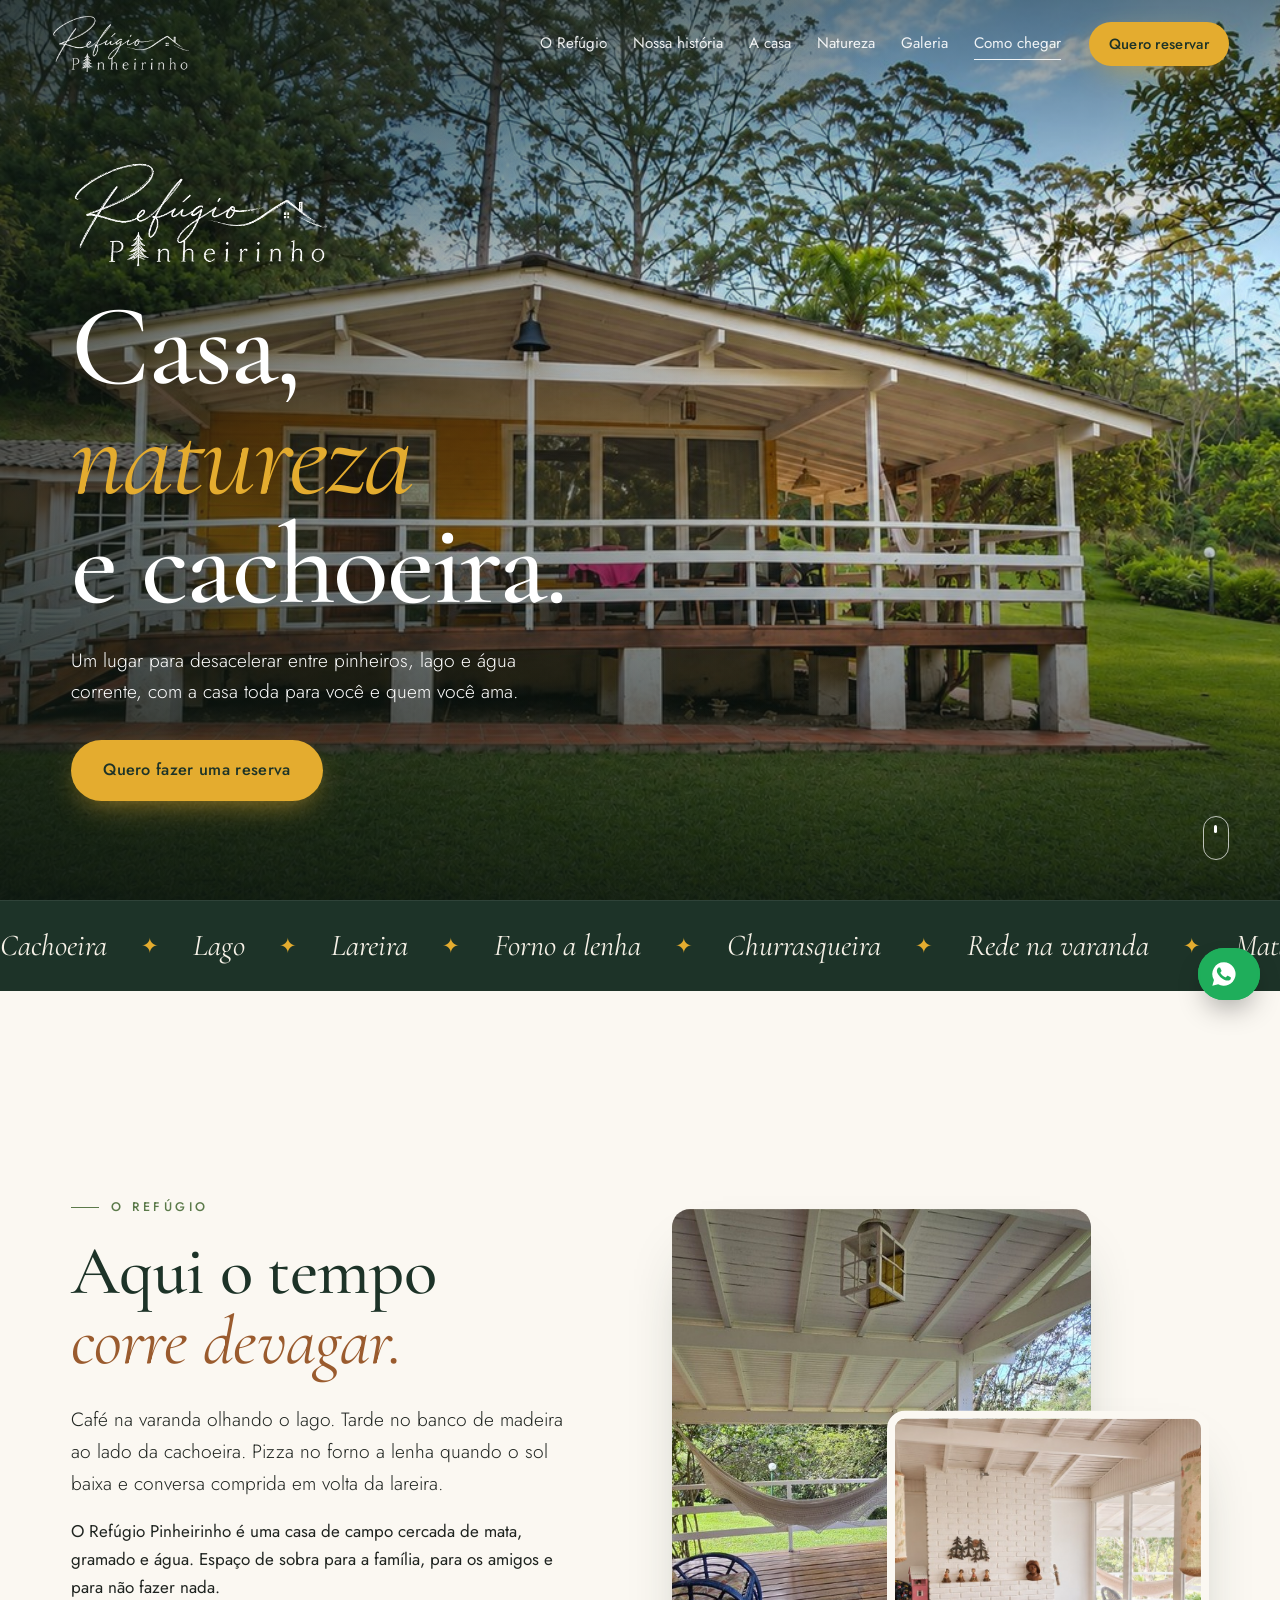
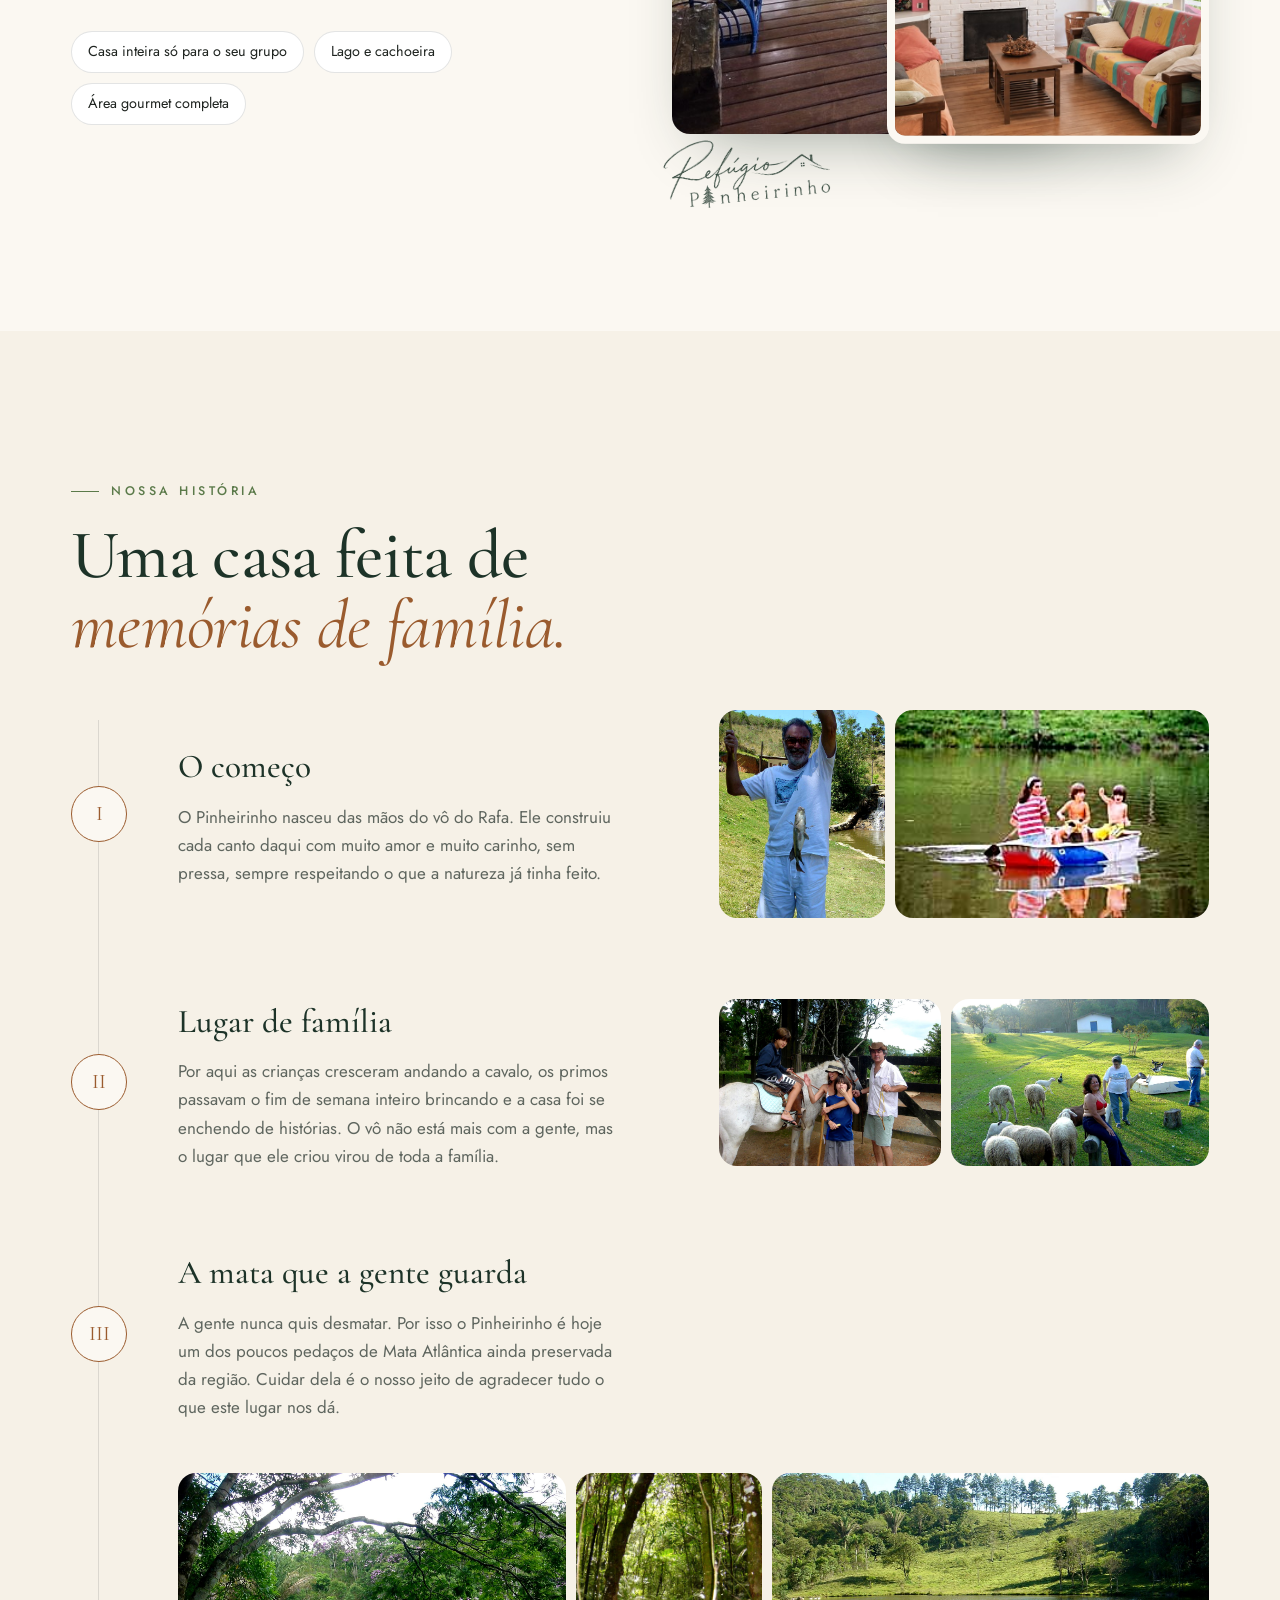
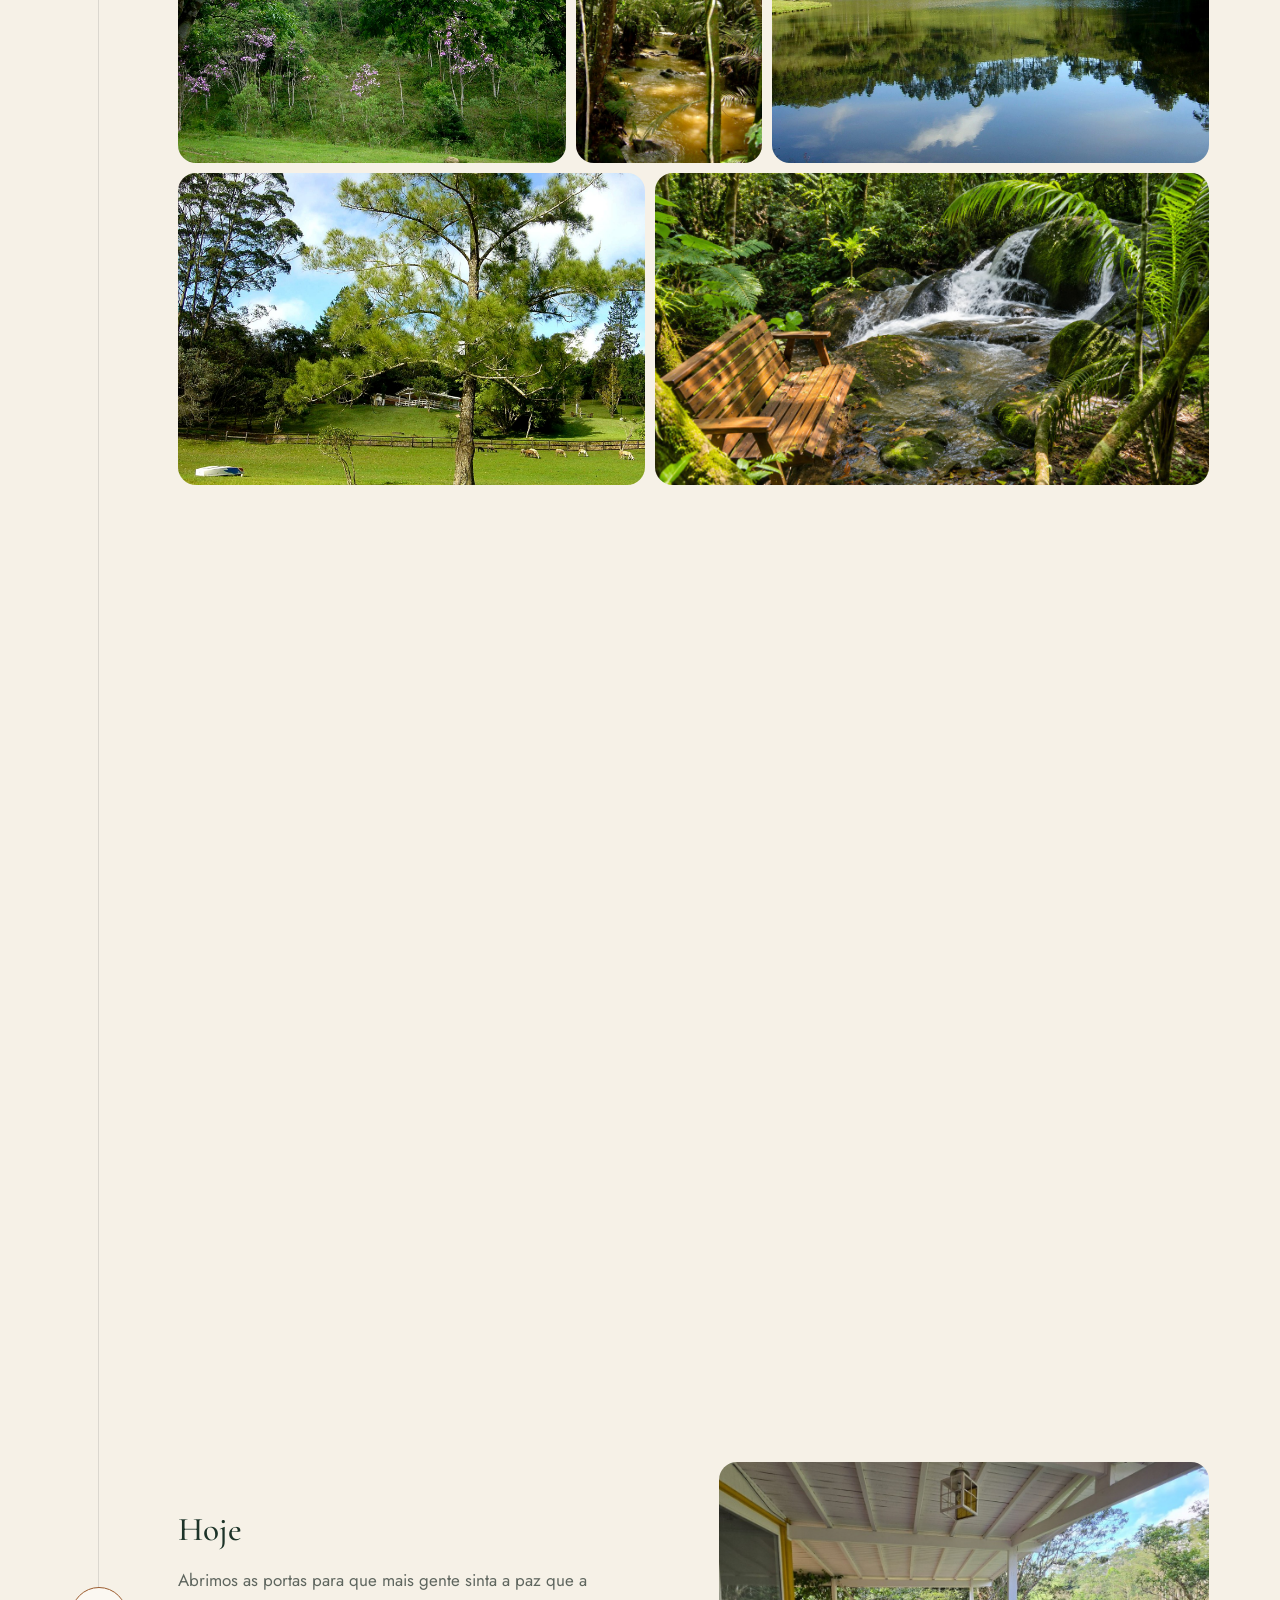
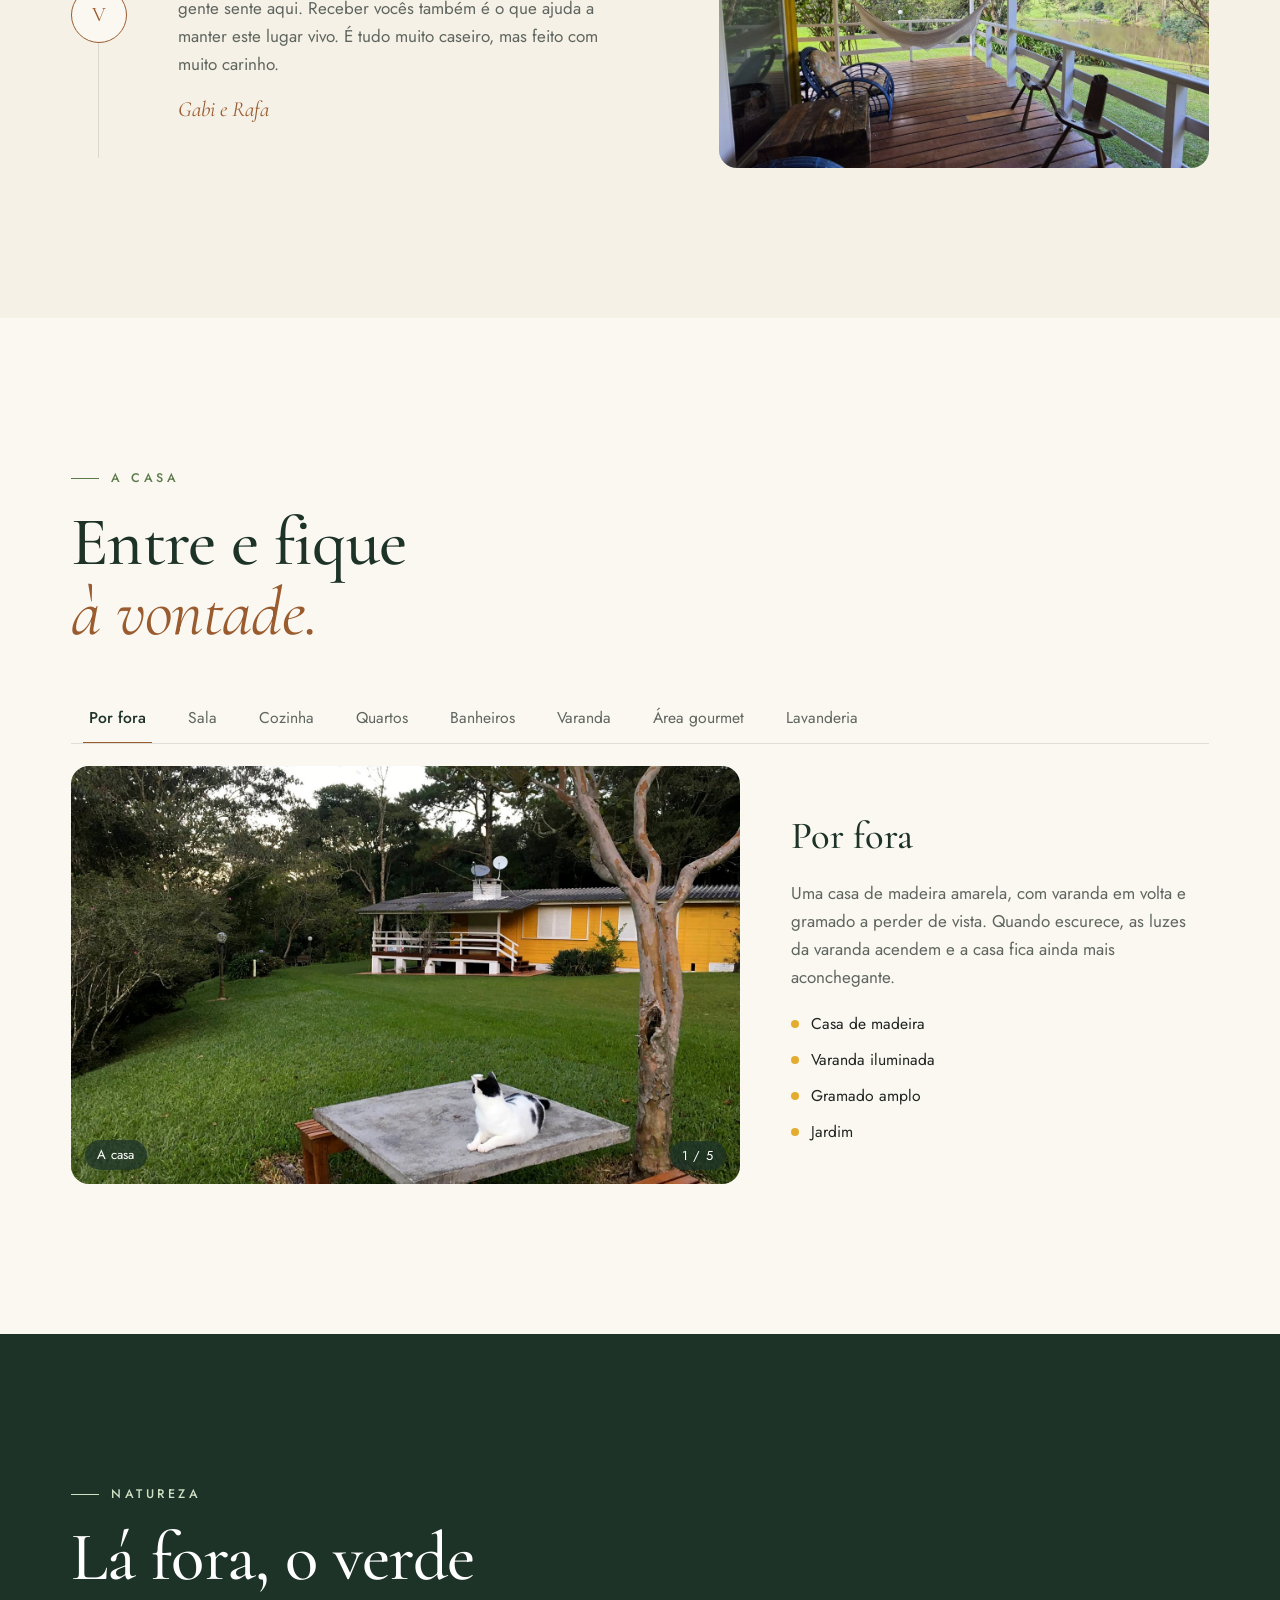
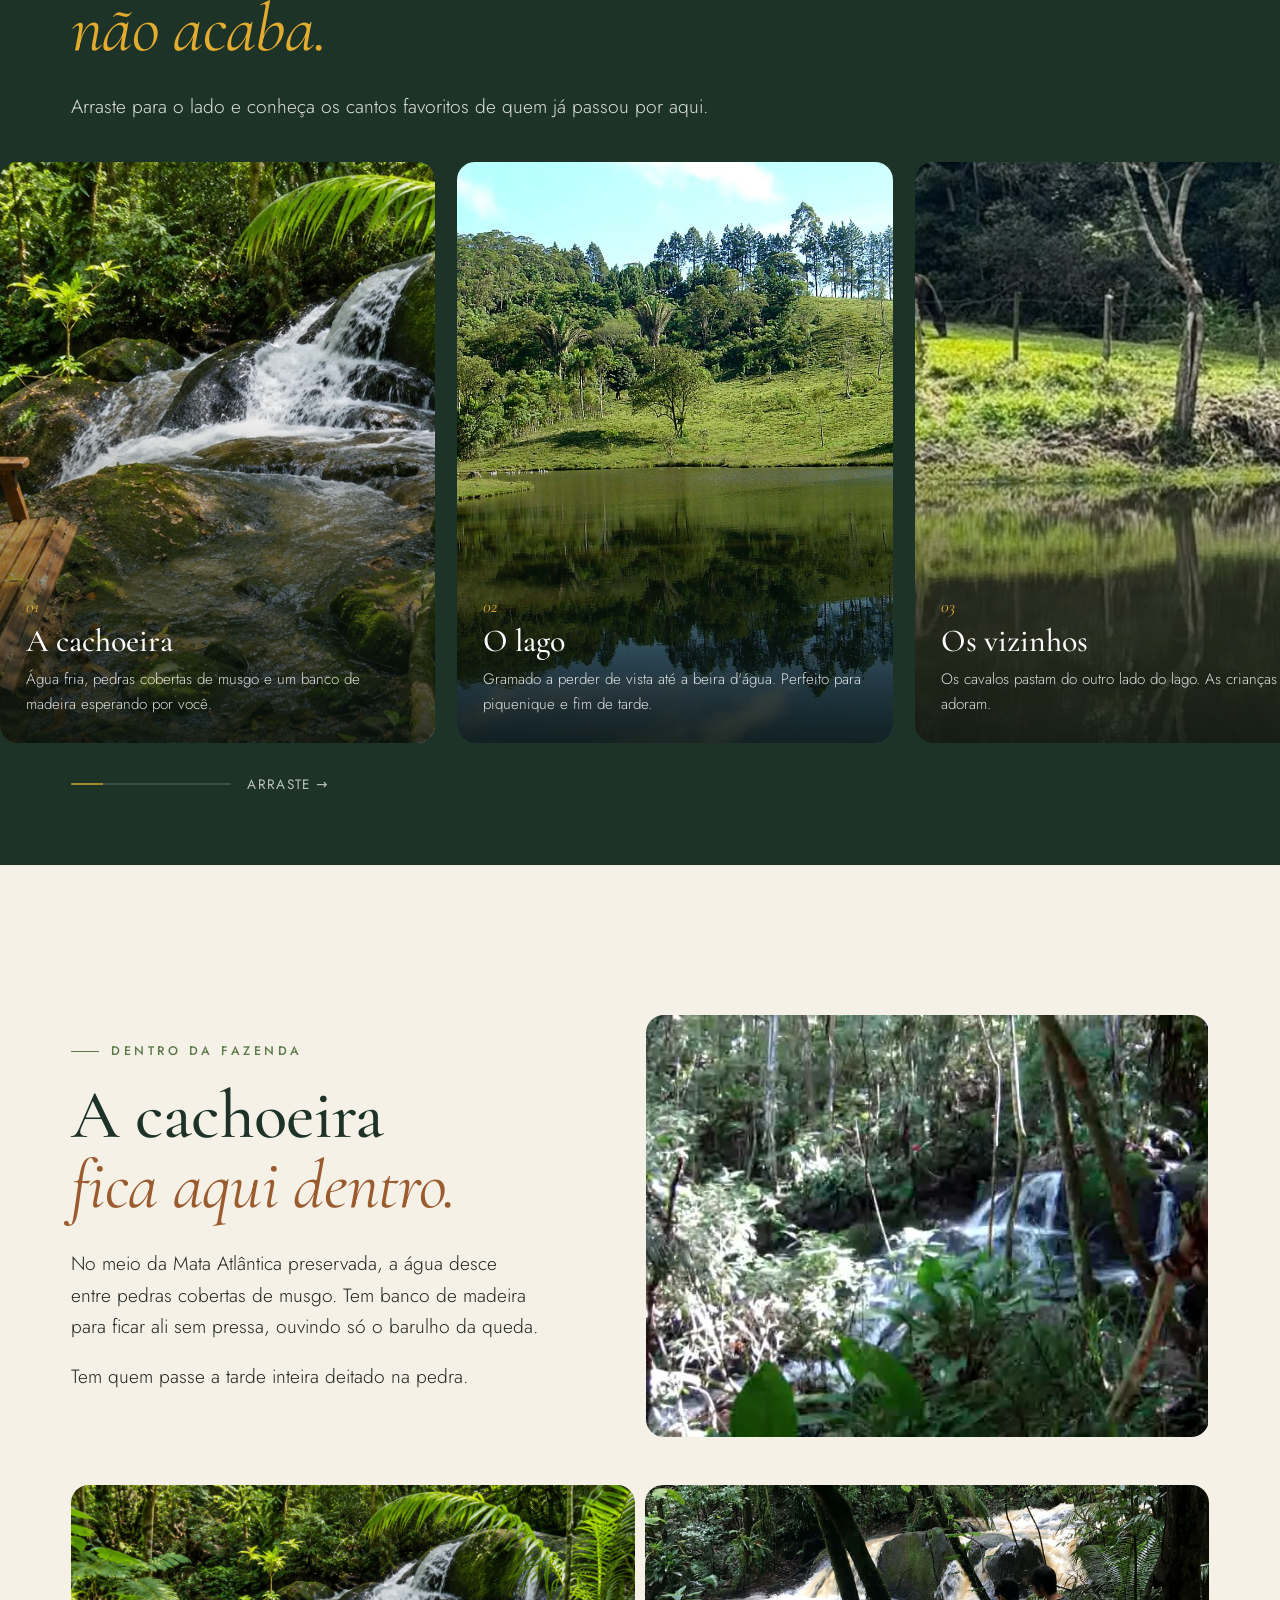
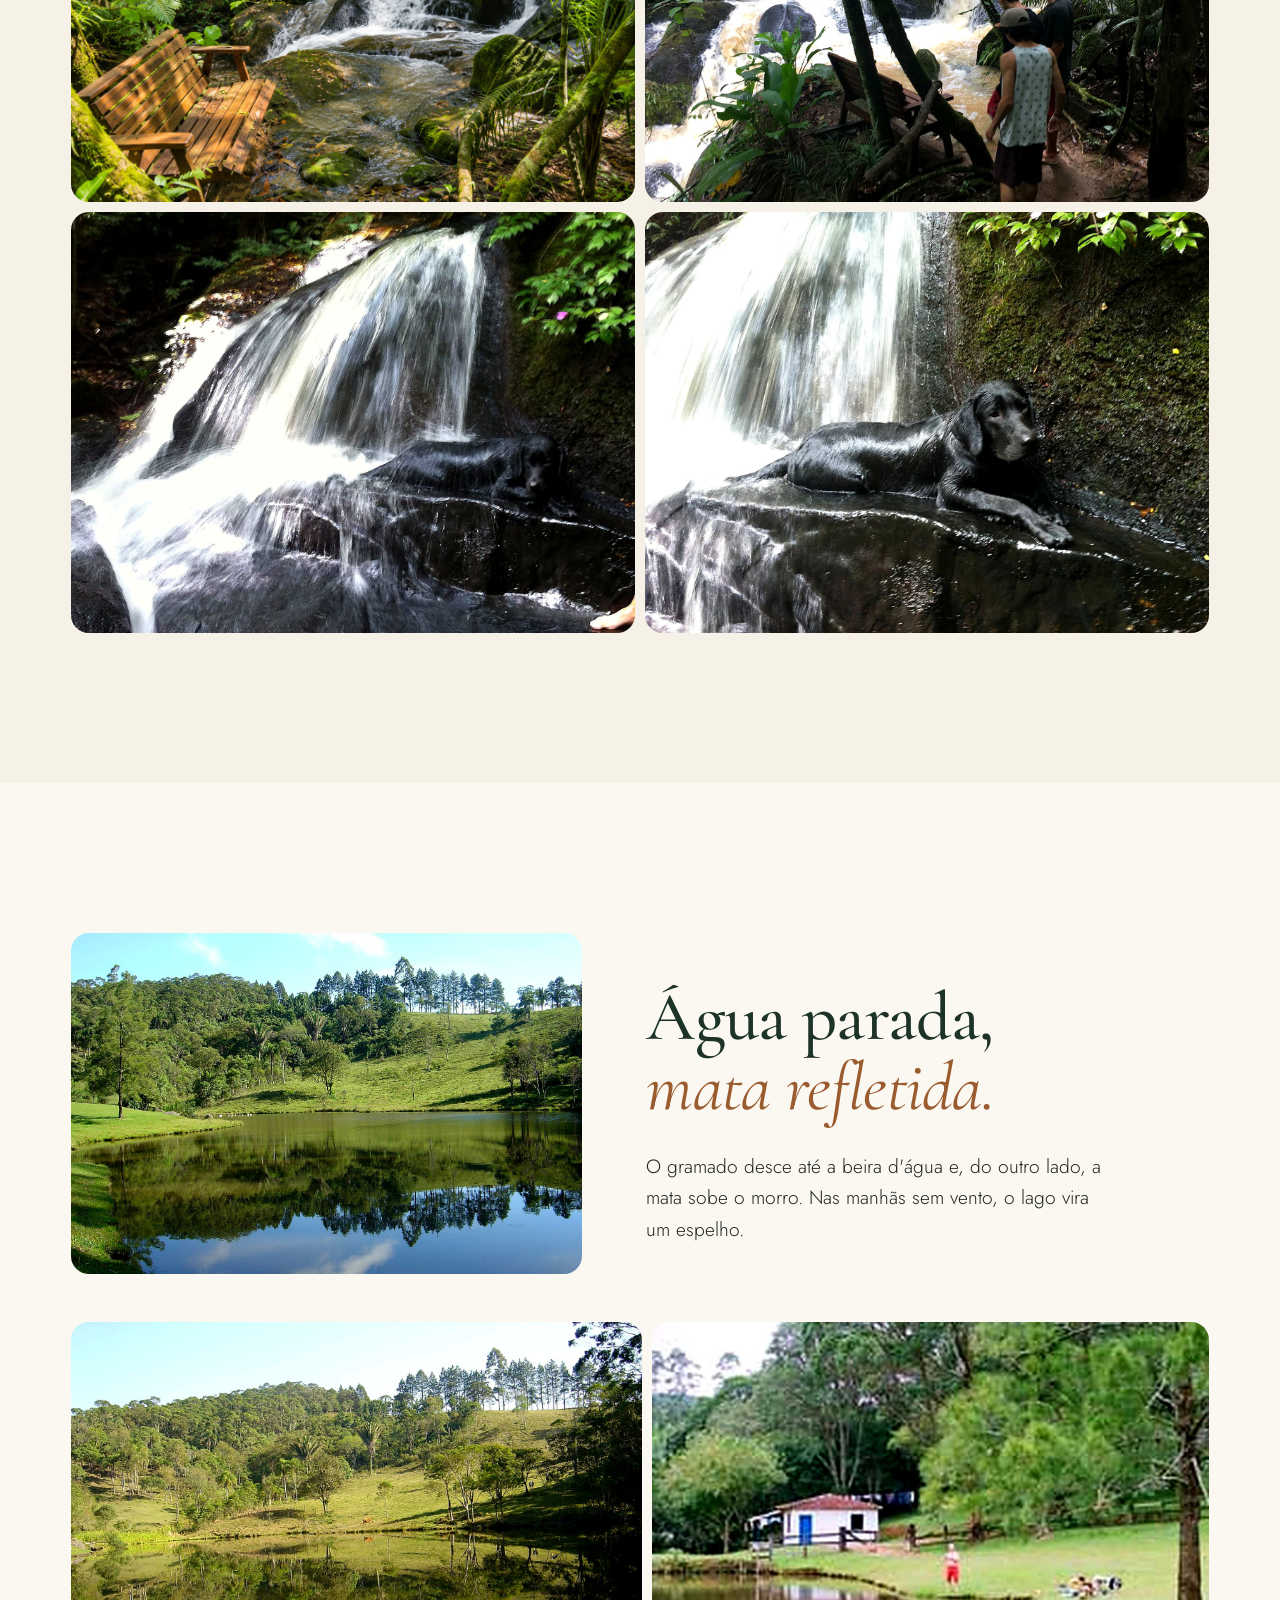
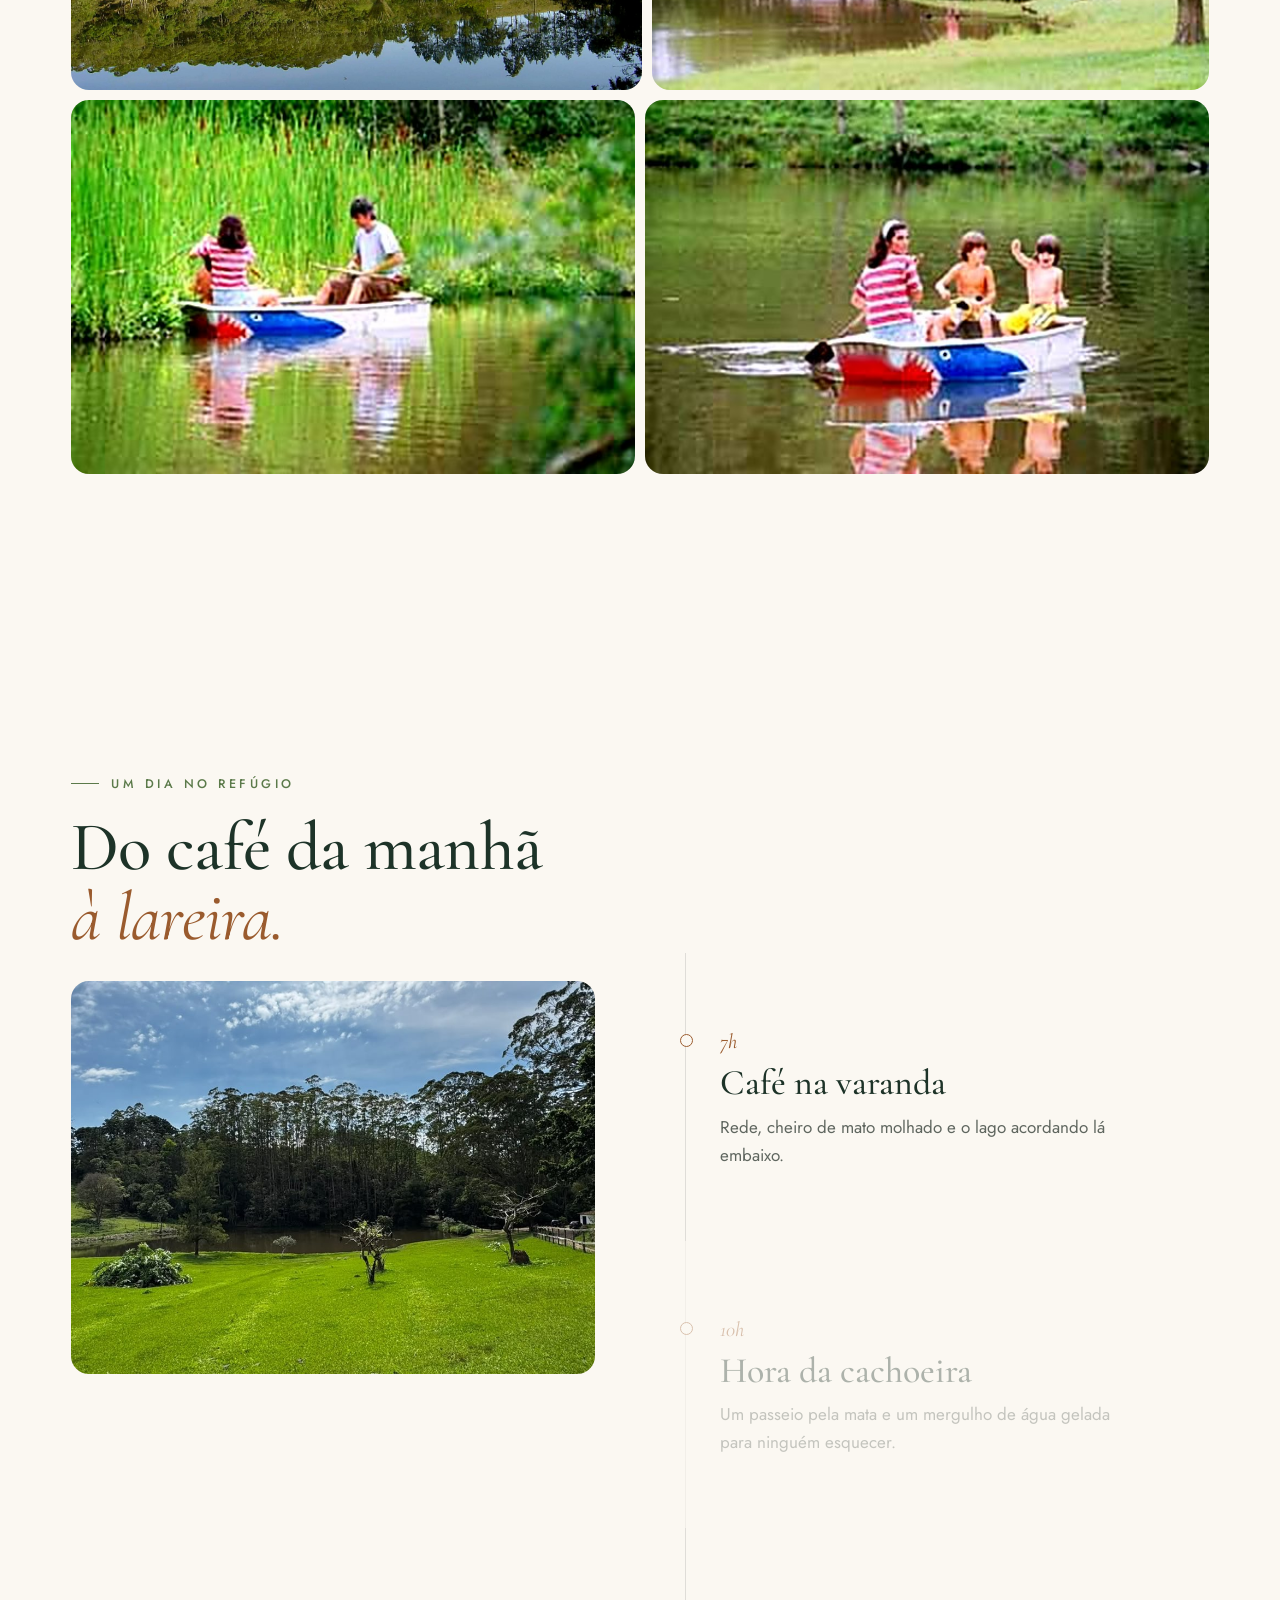
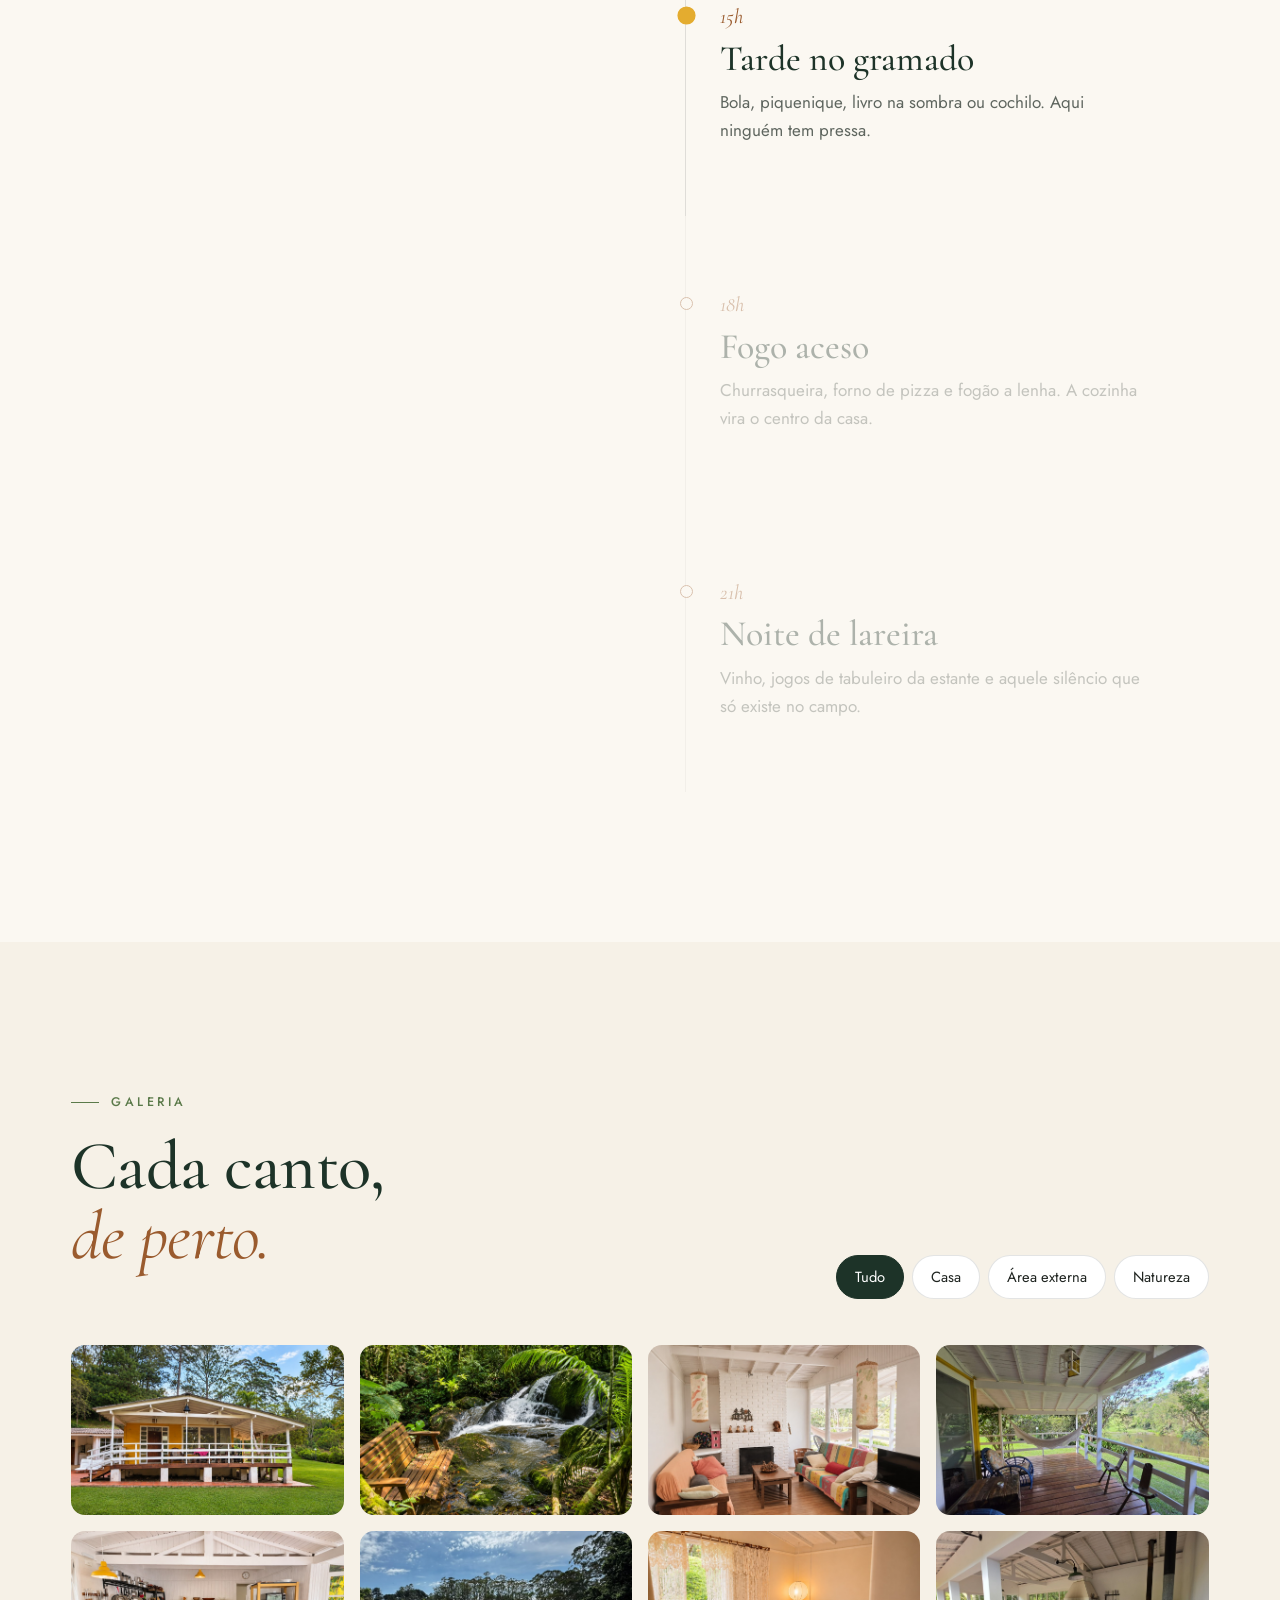
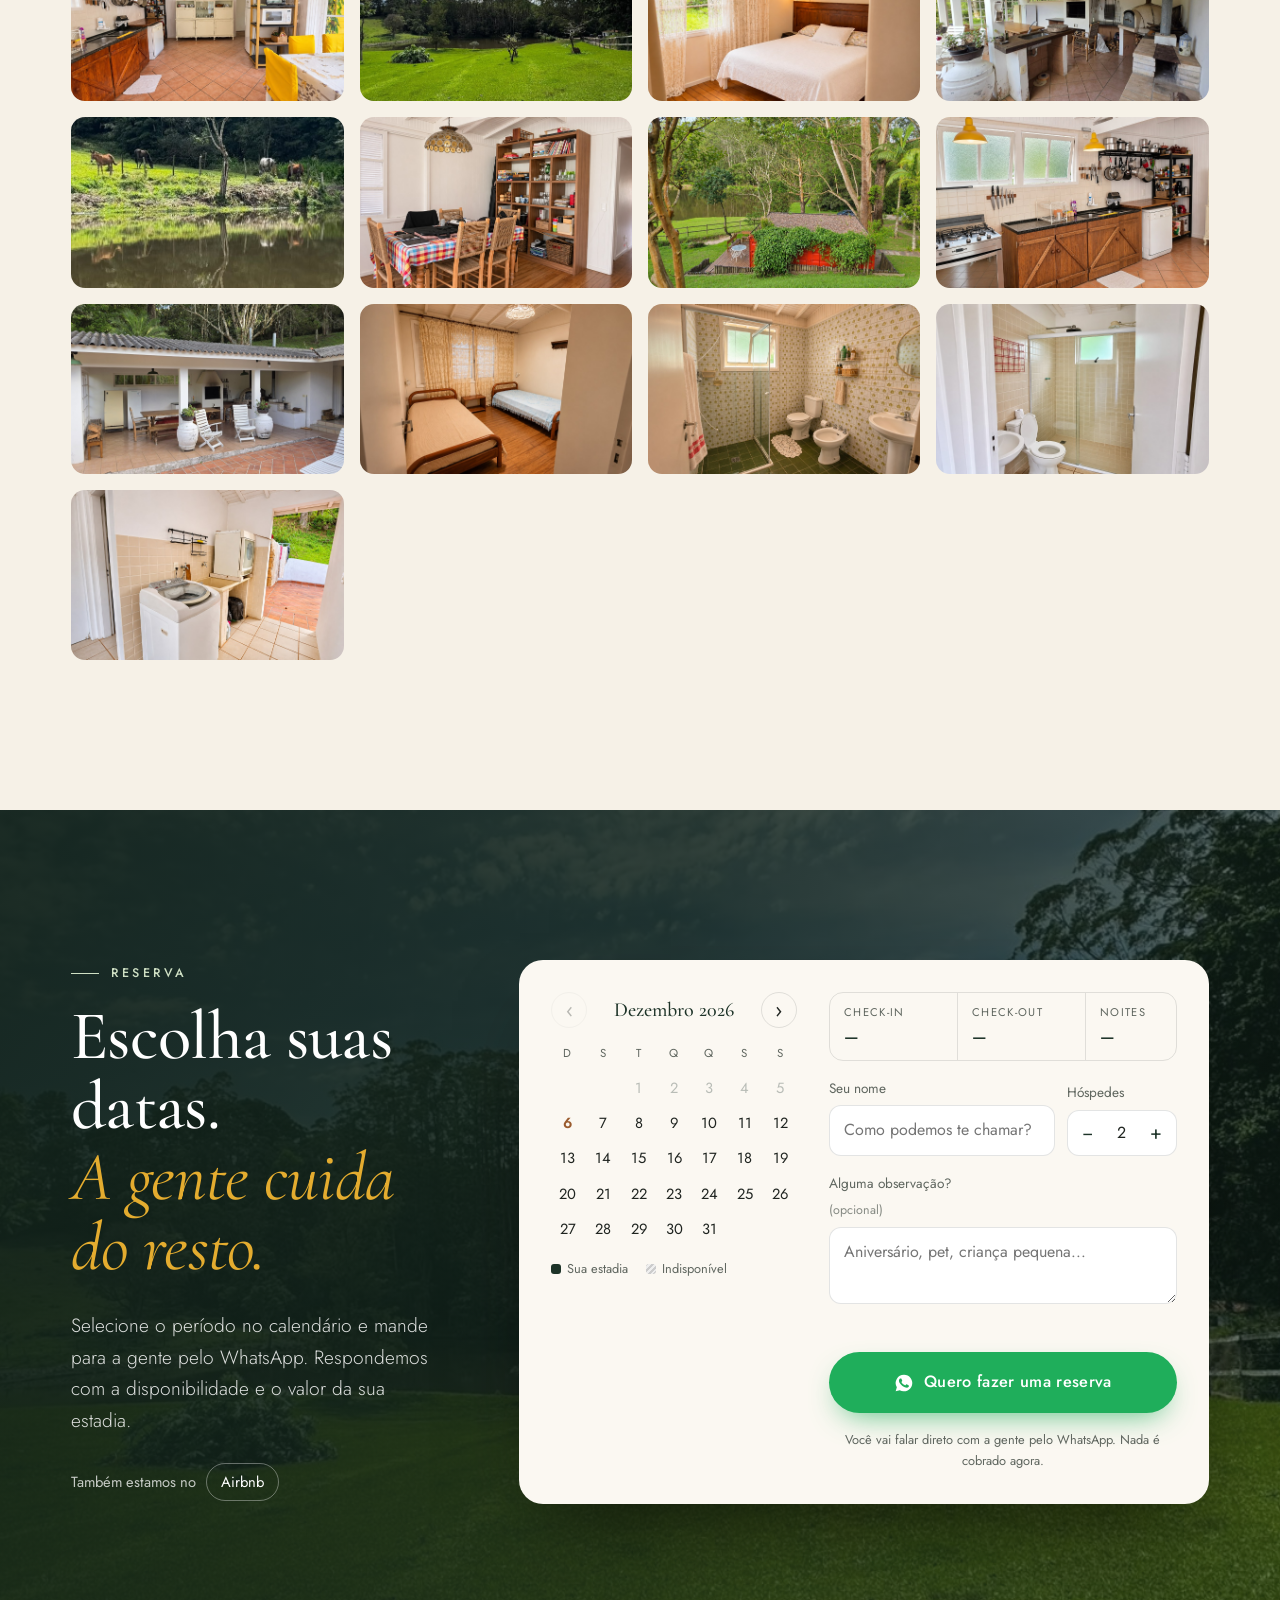
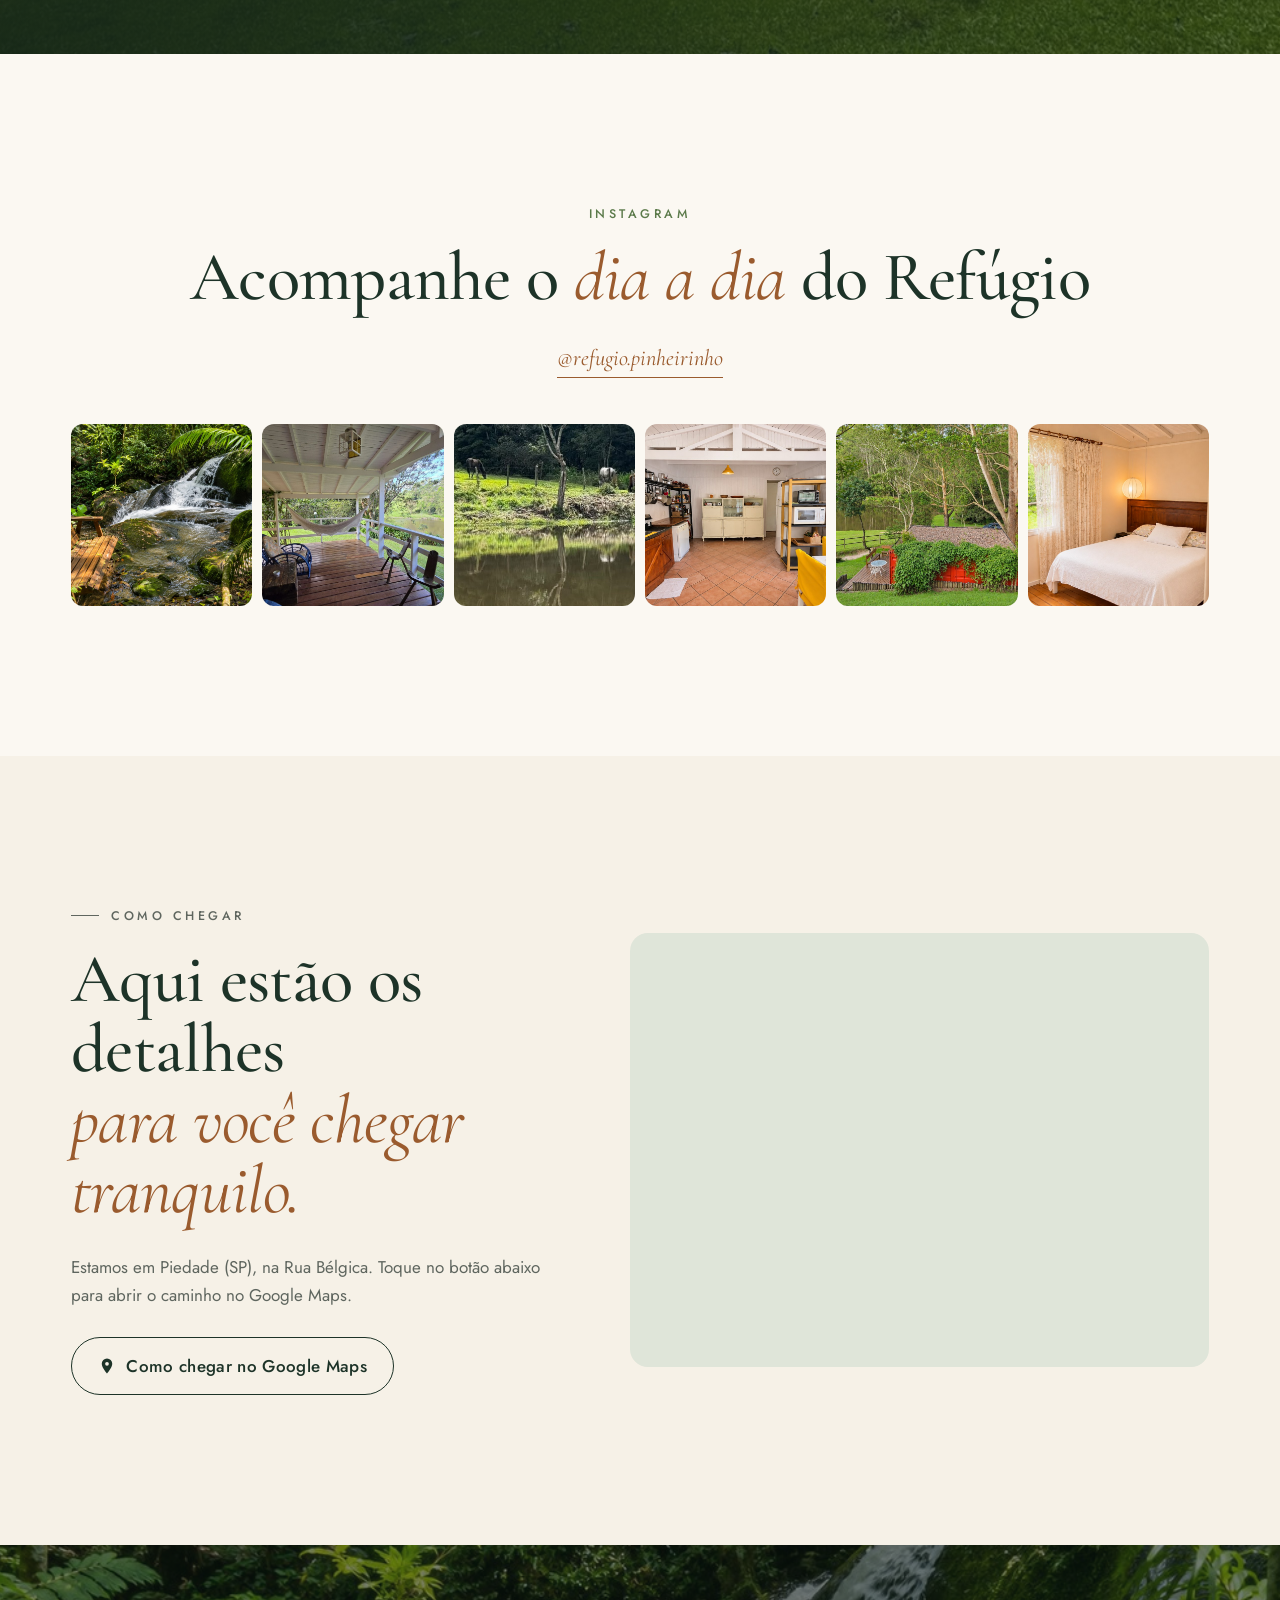
==== index.html @ 537b684e "Localização: título acolhedor, aviso de sentido (vindo de São Paulo pela Castelo Branco), aviso de s" ====
<!doctype html>
<html lang="pt-BR">
<head>
  <meta charset="utf-8">
  <meta name="viewport" content="width=device-width, initial-scale=1">
  <title>Refúgio Pinheirinho · Casa, natureza e cachoeira</title>
  <meta name="description" content="Uma casa de campo cercada de mata, com lago, cachoeira particular, lareira, forno a lenha e varanda com rede. Reserve sua estadia no Refúgio Pinheirinho.">
  <meta property="og:title" content="Refúgio Pinheirinho · Casa, natureza e cachoeira">
  <meta property="og:description" content="Casa de campo com lago, cachoeira, lareira e muito verde. Reserve pelo WhatsApp.">
  <meta property="og:image" content="assets/img/cachoeira.jpg">
  <meta name="theme-color" content="#1d3328">
  <link rel="icon" href="assets/img/favicon.svg" type="image/svg+xml">
  <link rel="preconnect" href="https://fonts.googleapis.com">
  <link rel="preconnect" href="https://fonts.gstatic.com" crossorigin>
  <link href="https://fonts.googleapis.com/css2?family=Cormorant+Garamond:ital,wght@0,400;0,500;0,600;1,400;1,500&family=Jost:wght@300;400;500;600&display=swap" rel="stylesheet">
  <link rel="stylesheet" href="assets/css/style.css?v=202611122143">
</head>
<body>

<!-- ===================== NAV ===================== -->
<header class="nav" id="nav">
  <a href="#topo" class="nav__logo" aria-label="Refúgio Pinheirinho — início">
    <img class="logo-l" src="assets/img/logo-light.png" alt="Refúgio Pinheirinho">
    <img class="logo-d" src="assets/img/logo-dark.png" alt="" aria-hidden="true">
  </a>
  <nav class="nav__links" id="navLinks" aria-label="Seções">
    <a href="#refugio">O Refúgio</a>
    <a href="#historia">Nossa história</a>
    <a href="#casa">A casa</a>
    <a href="#natureza">Natureza</a>
    <a href="#galeria">Galeria</a>
    <a href="#local">Como chegar</a>
  </nav>
  <a href="#reserva" class="btn btn--sm btn--solid nav__cta">Quero reservar</a>
  <button class="nav__burger" id="burger" aria-label="Abrir menu" aria-expanded="false"><span></span><span></span></button>
</header>

<!-- ===================== HERO ===================== -->
<section class="hero" id="topo">
  <div class="hero__media" id="heroMedia">
    <!-- O vídeo do YouTube entra aqui via JS (config.js > youtubeId). Sem vídeo, roda o slideshow abaixo. -->
    <div class="hero__slides" id="heroSlides">
      <div class="hero__slide is-active" style="background-image:url(assets/img/fachada.jpg)"></div>
      <div class="hero__slide" style="background-image:url(assets/img/cachoeira.jpg)"></div>
      <div class="hero__slide" style="background-image:url(assets/img/area-verde.jpg)"></div>
      <div class="hero__slide" style="background-image:url(assets/img/varanda.jpg)"></div>
    </div>
  </div>
  <div class="hero__shade"></div>

  <div class="hero__content">
    <img class="hero__logo" src="assets/img/logo-light.png" alt="Refúgio Pinheirinho">
    <h1 class="hero__title">
      <span class="reveal-line"><span>Casa,</span></span>
      <span class="reveal-line"><span><em>natureza</em></span></span>
      <span class="reveal-line"><span>e cachoeira.</span></span>
    </h1>
    <p class="hero__sub">Um lugar para desacelerar entre pinheiros, lago e água corrente, com a casa toda para você e quem você ama.</p>
    <div class="hero__actions">
      <a href="#reserva" class="btn btn--solid btn--lg">Quero fazer uma reserva</a>
      <button class="btn btn--ghost btn--lg" id="playFilm" hidden>
        <svg viewBox="0 0 24 24" width="18" height="18" aria-hidden="true"><path fill="currentColor" d="M8 5v14l11-7z"/></svg>
        Assistir ao vídeo
      </button>
    </div>
  </div>

  <a href="#refugio" class="hero__scroll" aria-label="Rolar para baixo"><span></span></a>
</section>

<!-- ===================== MARQUEE ===================== -->
<div class="marquee" aria-hidden="true">
  <div class="marquee__track">
    <span>Cachoeira</span><i>✦</i><span>Lago</span><i>✦</i><span>Lareira</span><i>✦</i><span>Forno a lenha</span><i>✦</i><span>Churrasqueira</span><i>✦</i><span>Rede na varanda</span><i>✦</i><span>Mata nativa</span><i>✦</i><span>Cavalos no pasto</span><i>✦</i>
    <span>Cachoeira</span><i>✦</i><span>Lago</span><i>✦</i><span>Lareira</span><i>✦</i><span>Forno a lenha</span><i>✦</i><span>Churrasqueira</span><i>✦</i><span>Rede na varanda</span><i>✦</i><span>Mata nativa</span><i>✦</i><span>Cavalos no pasto</span><i>✦</i>
  </div>
</div>

<!-- ===================== O REFÚGIO ===================== -->
<section class="intro section" id="refugio">
  <div class="wrap intro__grid">
    <div class="intro__text">
      <p class="eyebrow reveal">O Refúgio</p>
      <h2 class="h2 reveal">Aqui o tempo<br><em>corre devagar.</em></h2>
      <p class="lead reveal">Café na varanda olhando o lago. Tarde no banco de madeira ao lado da cachoeira. Pizza no forno a lenha quando o sol baixa e conversa comprida em volta da lareira.</p>
      <p class="reveal">O Refúgio Pinheirinho é uma casa de campo cercada de mata, gramado e água. Espaço de sobra para a família, para os amigos e para não fazer nada.</p>
      <ul class="pills reveal">
        <li>Casa inteira só para o seu grupo</li>
        <li>Lago e cachoeira</li>
        <li>Área gourmet completa</li>
      </ul>
    </div>
    <div class="intro__visual">
      <figure class="intro__img intro__img--a" data-parallax="0.08"><img src="assets/img/varanda.jpg" alt="Varanda com rede e vista para o lago" loading="lazy"></figure>
      <figure class="intro__img intro__img--b" data-parallax="-0.06"><img src="assets/img/sala-estar.jpg" alt="Sala de estar com lareira" loading="lazy"></figure>
      <img class="intro__stamp" src="assets/img/logo-dark.png" alt="" aria-hidden="true">
    </div>
  </div>
</section>

<!-- ===================== HISTÓRIA ===================== -->
<!-- TODO: substituir pelos textos da história que a Gabi vai enviar. Cada .story__item é um capítulo. -->
<section class="story section" id="historia">
  <div class="wrap">
    <p class="eyebrow reveal">Nossa história</p>
    <h2 class="h2 reveal">Uma casa feita de<br><em>memórias de família.</em></h2>

    <div class="story__track">
      <div class="story__line"><span id="storyProgress"></span></div>

      <article class="story__item reveal">
        <span class="story__mark">I</span>
        <div>
          <h3>O começo</h3>
          <p>O Pinheirinho nasceu das mãos do vô do Rafa. Ele construiu cada canto daqui com muito amor e muito carinho, sem pressa, sempre respeitando o que a natureza já tinha feito.</p>
        </div>
        <div class="story__pics">
          <img src="assets/img/inicio-1.jpg" alt="Memórias do Pinheirinho" loading="lazy" style="--r:.8">
          <img src="assets/img/inicio-2.jpg" alt="Memórias do Pinheirinho" loading="lazy" style="--r:1.51">
        </div>
      </article>

      <article class="story__item reveal">
        <span class="story__mark">II</span>
        <div>
          <h3>Lugar de família</h3>
          <p>Por aqui as crianças cresceram andando a cavalo, os primos passavam o fim de semana inteiro brincando e a casa foi se enchendo de histórias. O vô não está mais com a gente, mas o lugar que ele criou virou de toda a família.</p>
        </div>
        <div class="story__pics">
          <img src="assets/img/familia-1.jpg" alt="Família no Pinheirinho" loading="lazy" style="--r:1.33">
          <img src="assets/img/familia-2.jpg" alt="Família no Pinheirinho" loading="lazy" style="--r:1.54">
        </div>
      </article>

      <article class="story__item story__item--wide reveal">
        <span class="story__mark">III</span>
        <div>
          <h3>A mata que a gente guarda</h3>
          <p>A gente nunca quis desmatar. Por isso o Pinheirinho é hoje um dos poucos pedaços de Mata Atlântica ainda preservada da região. Cuidar dela é o nosso jeito de agradecer tudo o que este lugar nos dá.</p>
        </div>
        <div class="story__mosaic">
          <div class="story__pics">
            <img src="assets/img/mata-1.jpg" alt="Mata Atlântica no Pinheirinho" loading="lazy" style="--r:1.333">
            <img src="assets/img/mata-2.jpg" alt="Mata Atlântica no Pinheirinho" loading="lazy" style="--r:0.641">
            <img src="assets/img/mata-3.jpg" alt="Mata Atlântica no Pinheirinho" loading="lazy" style="--r:1.501">
          </div>
          <div class="story__pics">
            <img src="assets/img/mata-4.jpg" alt="Mata Atlântica no Pinheirinho" loading="lazy" style="--r:1.501">
            <img src="assets/img/cachoeira.jpg" alt="Cachoeira no meio da Mata Atlântica" loading="lazy" style="--r:1.778">
          </div>
        </div>
      </article>

      <article class="story__item story__item--wide reveal">
        <span class="story__mark">IV</span>
        <div>
          <h3>O nosso sim</h3>
          <p>Foi aqui, no meio desse verde, que nós dois nos casamos. Mais um capítulo da família escrito num lugar que é muito especial para a gente.</p>
        </div>
        <div class="story__mosaic">
          <div class="story__pics">
            <img src="assets/img/casamento-1.jpg" alt="Casamento no Pinheirinho" loading="lazy" style="--r:1.5">
            <img src="assets/img/casamento-2.jpg" alt="Casamento no Pinheirinho" loading="lazy" style="--r:.667">
            <img src="assets/img/casamento-3.jpg" alt="Casamento no Pinheirinho" loading="lazy" style="--r:1.5">
          </div>
          <div class="story__pics">
            <img src="assets/img/casamento-4.jpg" alt="Casamento no Pinheirinho" loading="lazy" style="--r:1.5">
            <img src="assets/img/casamento-5.jpg" alt="Casamento no Pinheirinho" loading="lazy" style="--r:1.5">
          </div>
        </div>
      </article>

      <article class="story__item reveal">
        <span class="story__mark">V</span>
        <div>
          <h3>Hoje</h3>
          <p>Abrimos as portas para que mais gente sinta a paz que a gente sente aqui. Receber vocês também é o que ajuda a manter este lugar vivo. É tudo muito caseiro, mas feito com muito carinho.</p>
          <p class="story__sign">Gabi e Rafa</p>
        </div>
        <img src="assets/img/varanda.jpg" alt="Varanda da casa com vista para o verde" loading="lazy">
      </article>
    </div>
  </div>
</section>

<!-- ===================== A CASA (explorador de ambientes) ===================== -->
<section class="house section" id="casa">
  <div class="wrap">
    <div class="section__head">
      <p class="eyebrow reveal">A casa</p>
      <h2 class="h2 reveal">Entre e fique<br><em>à vontade.</em></h2>
    </div>

    <div class="rooms">
      <div class="rooms__tabs" role="tablist" aria-label="Ambientes da casa" id="roomTabs"></div>
      <div class="rooms__stage">
        <div class="rooms__photo" id="roomPhoto">
          <img id="roomImg" src="assets/img/casa-gato.jpg" alt="">
          <button class="rooms__nav rooms__nav--prev" id="roomPrev" aria-label="Foto anterior">‹</button>
          <button class="rooms__nav rooms__nav--next" id="roomNext" aria-label="Próxima foto">›</button>
          <span class="rooms__cap" id="roomCap" hidden></span>
          <span class="rooms__count" id="roomCount"></span>
        </div>
        <div class="rooms__info">
          <h3 id="roomTitle"></h3>
          <p id="roomText"></p>
          <ul class="rooms__feats" id="roomFeats"></ul>
        </div>
      </div>
    </div>
  </div>
</section>

<!-- ===================== NATUREZA ===================== -->
<section class="nature" id="natureza">
  <div class="nature__intro wrap">
    <p class="eyebrow eyebrow--light reveal">Natureza</p>
    <h2 class="h2 h2--light reveal">Lá fora, o verde<br><em>não acaba.</em></h2>
    <p class="lead lead--light reveal">Arraste para o lado e conheça os cantos favoritos de quem já passou por aqui.</p>
  </div>

  <div class="nature__rail" id="natureRail" tabindex="0" aria-label="Galeria da natureza, arraste para o lado">
    <article class="ncard">
      <img src="assets/img/cachoeira.jpg" alt="Cachoeira com banco de madeira" loading="lazy">
      <div class="ncard__body"><span>01</span><h3>A cachoeira</h3><p>Água fria, pedras cobertas de musgo e um banco de madeira esperando por você.</p></div>
    </article>
    <article class="ncard">
      <img src="assets/img/lago-1.jpg" alt="Lago com a mata refletida na água" loading="lazy">
      <div class="ncard__body"><span>02</span><h3>O lago</h3><p>Gramado a perder de vista até a beira d'água. Perfeito para piquenique e fim de tarde.</p></div>
    </article>
    <article class="ncard">
      <img src="assets/img/lago.jpg" alt="Cavalos pastando à beira do lago" loading="lazy">
      <div class="ncard__body"><span>03</span><h3>Os vizinhos</h3><p>Os cavalos pastam do outro lado do lago. As crianças adoram.</p></div>
    </article>
    <article class="ncard">
      <img src="assets/img/jardim.jpg" alt="Jardim com deck e árvores" loading="lazy">
      <div class="ncard__body"><span>04</span><h3>O jardim</h3><p>Deck, mesinha e sombra de árvore. Um cantinho para ler, conversar ou só ouvir os passarinhos.</p></div>
    </article>
    <article class="ncard">
      <img src="assets/img/fachada.jpg" alt="Casa amarela com varanda cercada de pinheiros" loading="lazy">
      <div class="ncard__body"><span>05</span><h3>Os pinheiros</h3><p>Os pinheiros que dão nome ao lugar abraçam a casa por todos os lados.</p></div>
    </article>
  </div>
  <div class="nature__hint wrap" aria-hidden="true"><span class="nature__bar"><span id="railProgress"></span></span> arraste →</div>
</section>

<!-- ===================== A CACHOEIRA ===================== -->
<section class="falls section" id="cachoeira">
  <div class="wrap">
    <div class="falls__head">
      <div class="falls__text">
        <p class="eyebrow reveal">Dentro da fazenda</p>
        <h2 class="h2 reveal">A cachoeira<br><em>fica aqui dentro.</em></h2>
        <p class="lead reveal">No meio da Mata Atlântica preservada, a água desce entre pedras cobertas de musgo. Tem banco de madeira para ficar ali sem pressa, ouvindo só o barulho da queda.</p>
        <p class="lead reveal">Tem quem passe a tarde inteira deitado na pedra.</p>
      </div>
      <div class="falls__video reveal">
        <video src="assets/video/cachoeira.mp4" poster="assets/img/cachoeira-video.jpg" autoplay muted loop playsinline preload="metadata" aria-label="Vídeo da cachoeira no meio da mata"></video>
      </div>
    </div>
    <div class="falls__pics reveal">
      <div class="falls__row">
        <img src="assets/img/cachoeira.jpg" alt="Cachoeira com banco de madeira" loading="lazy" style="--r:1.778">
        <img src="assets/img/cachoeira-4.jpg" alt="Cachoeira cheia no meio da mata" loading="lazy" style="--r:1.776">
      </div>
      <div class="falls__row">
        <img src="assets/img/cachoeira-2.jpg" alt="Queda d'água da cachoeira" loading="lazy" style="--r:1.339">
        <img src="assets/img/cachoeira-3.jpg" alt="Cachorro deitado na pedra da cachoeira" loading="lazy" style="--r:1.339">
      </div>
    </div>
  </div>
</section>

<!-- ===================== O LAGO ===================== -->
<section class="falls falls--lake falls--flip section" id="lago">
  <div class="wrap">
    <div class="falls__head">
      <div class="falls__text">
        <p class="eyebrow reveal">O lago</p>
        <h2 class="h2 reveal">Água parada,<br><em>mata refletida.</em></h2>
        <p class="lead reveal">O gramado desce até a beira d'água e, do outro lado, a mata sobe o morro. Nas manhãs sem vento, o lago vira um espelho.</p>
      </div>
      <div class="falls__media reveal">
        <img src="assets/img/lago-1.jpg" alt="Lago com a mata refletida na água" loading="lazy">
      </div>
    </div>
    <div class="falls__pics reveal">
      <div class="falls__row">
        <img src="assets/img/lago-2.jpg" alt="Reflexo da mata no lago" loading="lazy" style="--r:1.55">
        <img src="assets/img/lago-casa.jpg" alt="Beira do lago com o gramado" loading="lazy" style="--r:1.511">
      </div>
      <div class="falls__row">
        <img src="assets/img/lago-3.jpg" alt="Barco no lago" loading="lazy" style="--r:1.511">
        <img src="assets/img/lago-4.jpg" alt="Barco no lago" loading="lazy" style="--r:1.511">
      </div>
    </div>
  </div>
</section>

<!-- ===================== UM DIA NO REFÚGIO ===================== -->
<section class="day section" id="dia">
  <div class="wrap day__grid">
    <div class="day__sticky">
      <p class="eyebrow reveal">Um dia no Refúgio</p>
      <h2 class="h2 reveal">Do café da manhã<br><em>à lareira.</em></h2>
      <div class="day__frame">
        <img data-day="0" class="is-on" src="assets/img/varanda.jpg" alt="" loading="lazy">
        <img data-day="1" src="assets/img/cachoeira.jpg" alt="" loading="lazy">
        <img data-day="2" src="assets/img/area-verde.jpg" alt="" loading="lazy">
        <img data-day="3" src="assets/img/churrasqueira.jpg" alt="" loading="lazy">
        <img data-day="4" src="assets/img/sala-estar.jpg" alt="" loading="lazy">
      </div>
    </div>
    <ol class="day__list">
      <li data-step="0"><time>7h</time><h3>Café na varanda</h3><p>Rede, cheiro de mato molhado e o lago acordando lá embaixo.</p></li>
      <li data-step="1"><time>10h</time><h3>Hora da cachoeira</h3><p>Um passeio pela mata e um mergulho de água gelada para ninguém esquecer.</p></li>
      <li data-step="2"><time>15h</time><h3>Tarde no gramado</h3><p>Bola, piquenique, livro na sombra ou cochilo. Aqui ninguém tem pressa.</p></li>
      <li data-step="3"><time>18h</time><h3>Fogo aceso</h3><p>Churrasqueira, forno de pizza e fogão a lenha. A cozinha vira o centro da casa.</p></li>
      <li data-step="4"><time>21h</time><h3>Noite de lareira</h3><p>Vinho, jogos de tabuleiro da estante e aquele silêncio que só existe no campo.</p></li>
    </ol>
  </div>
</section>

<!-- ===================== GALERIA ===================== -->
<section class="gallery section" id="galeria">
  <div class="wrap">
    <div class="section__head section__head--row">
      <div>
        <p class="eyebrow reveal">Galeria</p>
        <h2 class="h2 reveal">Cada canto,<br><em>de perto.</em></h2>
      </div>
      <div class="chips" role="group" aria-label="Filtrar fotos" id="galleryFilters">
        <button class="chip is-on" data-filter="all">Tudo</button>
        <button class="chip" data-filter="casa">Casa</button>
        <button class="chip" data-filter="externa">Área externa</button>
        <button class="chip" data-filter="natureza">Natureza</button>
      </div>
    </div>
    <div class="masonry" id="gallery"></div>
  </div>
</section>

<!-- ===================== RESERVA ===================== -->
<section class="booking section" id="reserva">
  <div class="booking__bg" style="background-image:url(assets/img/area-verde.jpg)"></div>
  <div class="wrap booking__grid">
    <div class="booking__text">
      <p class="eyebrow eyebrow--light reveal">Reserva</p>
      <h2 class="h2 h2--light reveal">Escolha suas datas.<br><em>A gente cuida do resto.</em></h2>
      <p class="lead lead--light reveal">Selecione o período no calendário e mande para a gente pelo WhatsApp. Respondemos com a disponibilidade e o valor da sua estadia.</p>
      <div class="channels reveal" id="channels">
        <span>Também estamos no</span>
        <a id="lnkAirbnb" target="_blank" rel="noopener">Airbnb</a>
        <a id="lnkBooking" target="_blank" rel="noopener">Booking</a>
      </div>
    </div>

    <form class="bform" id="bookingForm" novalidate>
      <div class="cal" id="calendar" aria-label="Calendário de disponibilidade">
        <div class="cal__head">
          <button type="button" class="cal__arrow" id="calPrev" aria-label="Mês anterior">‹</button>
          <div class="cal__months" id="calMonths"></div>
          <button type="button" class="cal__arrow" id="calNext" aria-label="Próximo mês">›</button>
        </div>
        <div class="cal__body" id="calBody"></div>
        <div class="cal__legend">
          <span><i class="dot dot--sel"></i>Sua estadia</span>
          <span><i class="dot dot--off"></i>Indisponível</span>
        </div>
      </div>

      <div class="bform__summary">
        <div class="bform__dates">
          <div><small>Check-in</small><strong id="outIn">—</strong></div>
          <div><small>Check-out</small><strong id="outOut">—</strong></div>
          <div><small>Noites</small><strong id="outNights">—</strong></div>
        </div>
        <div class="bform__row">
          <label>Seu nome<input type="text" id="fName" autocomplete="name" placeholder="Como podemos te chamar?"></label>
          <label>Hóspedes
            <div class="stepper">
              <button type="button" data-step="-1" aria-label="Menos hóspedes">−</button>
              <output id="fGuests">2</output>
              <button type="button" data-step="1" aria-label="Mais hóspedes">+</button>
            </div>
          </label>
        </div>
        <label>Alguma observação? <span class="opt">(opcional)</span><textarea id="fNotes" rows="2" placeholder="Aniversário, pet, criança pequena..."></textarea></label>
        <p class="bform__msg" id="formMsg" role="status"></p>
        <button type="submit" class="btn btn--wa btn--lg btn--block">
          <svg viewBox="0 0 24 24" width="20" height="20" aria-hidden="true"><path fill="currentColor" d="M12 2a10 10 0 0 0-8.6 15.1L2 22l5-1.3A10 10 0 1 0 12 2Zm5.8 14.2c-.2.7-1.4 1.3-2 1.4-.5.1-1.2.1-1.9-.1-.4-.1-1-.3-1.7-.6-3-1.3-4.9-4.3-5.1-4.5-.1-.2-1.2-1.6-1.2-3s.8-2.2 1-2.5c.3-.3.6-.4.8-.4h.6c.2 0 .4 0 .6.5l.9 2.1c.1.2.1.3 0 .5l-.3.5-.4.5c-.1.1-.3.3-.1.6.2.3.8 1.3 1.7 2.1 1.2 1 2.1 1.3 2.4 1.5.3.1.5.1.6-.1l.9-1c.2-.3.4-.2.7-.1l2 1c.3.1.5.2.5.3.1.2.1.7-.1 1.3Z"/></svg>
          Quero fazer uma reserva
        </button>
        <p class="bform__note">Você vai falar direto com a gente pelo WhatsApp. Nada é cobrado agora.</p>
      </div>
    </form>
  </div>
</section>

<!-- ===================== INSTAGRAM ===================== -->
<section class="insta section" id="instagram">
  <div class="wrap">
    <div class="section__head section__head--center">
      <p class="eyebrow reveal">Instagram</p>
      <h2 class="h2 reveal">Acompanhe o <em>dia a dia</em> do Refúgio</h2>
      <a class="insta__handle reveal" id="instaHandle" target="_blank" rel="noopener">@refugiopinheirinho</a>
    </div>
    <div class="insta__grid" id="instaGrid">
      <a target="_blank" rel="noopener"><img src="assets/img/cachoeira.jpg" alt="" loading="lazy"></a>
      <a target="_blank" rel="noopener"><img src="assets/img/varanda.jpg" alt="" loading="lazy"></a>
      <a target="_blank" rel="noopener"><img src="assets/img/lago.jpg" alt="" loading="lazy"></a>
      <a target="_blank" rel="noopener"><img src="assets/img/cozinha-1.jpg" alt="" loading="lazy"></a>
      <a target="_blank" rel="noopener"><img src="assets/img/jardim.jpg" alt="" loading="lazy"></a>
      <a target="_blank" rel="noopener"><img src="assets/img/quarto-casal.jpg" alt="" loading="lazy"></a>
    </div>
  </div>
</section>

<!-- ===================== LOCALIZAÇÃO / GOOGLE ===================== -->
<section class="local section" id="local">
  <div class="wrap local__grid">
    <div>
      <p class="eyebrow reveal">Como chegar</p>
      <h2 class="h2 reveal">Aqui estão os detalhes<br><em>para você chegar tranquilo.</em></h2>
      <p class="reveal">Estamos em Piedade (SP), na Rua Bélgica. Toque no botão abaixo para abrir o caminho no Google Maps.</p>
      <div class="local__actions reveal">
        <a class="btn btn--line" id="lnkGoogle" target="_blank" rel="noopener">
          <svg viewBox="0 0 24 24" width="18" height="18" aria-hidden="true"><path fill="currentColor" d="M12 2a7 7 0 0 0-7 7c0 5.2 7 13 7 13s7-7.8 7-13a7 7 0 0 0-7-7Zm0 9.5A2.5 2.5 0 1 1 12 6.5a2.5 2.5 0 0 1 0 5Z"/></svg>
          Como chegar no Google Maps
        </a>
        <a class="btn btn--line" id="lnkReview" target="_blank" rel="noopener">★ Avalie a gente no Google</a>
      </div>
    </div>
    <div class="local__map" id="mapBox">
      <div class="local__mapph">
        <img src="assets/img/area-verde.jpg" alt="" loading="lazy">
        <span>Mapa do Google entra aqui</span>
      </div>
    </div>
  </div>
</section>

<!-- ===================== CTA FINAL ===================== -->
<section class="final">
  <div class="final__bg" data-parallax="0.15" style="background-image:url(assets/img/cachoeira.jpg)"></div>
  <div class="final__content wrap">
    <h2 class="h2 h2--light reveal">Seu próximo fim de semana<br><em>pode ser aqui.</em></h2>
    <a href="#reserva" class="btn btn--solid btn--lg reveal">Quero fazer uma reserva</a>
  </div>
</section>

<!-- ===================== FOOTER ===================== -->
<footer class="footer">
  <div class="wrap footer__grid">
    <img class="footer__logo" src="assets/img/logo-light.png" alt="Refúgio Pinheirinho">
    <p>Casa, natureza e cachoeira.</p>
    <div class="footer__links">
      <a id="ftWa" target="_blank" rel="noopener">WhatsApp</a>
      <a id="ftInsta" target="_blank" rel="noopener">Instagram</a>
      <a id="ftGoogle" target="_blank" rel="noopener">Google</a>
    </div>
    <small>© <span id="year"></span> Refúgio Pinheirinho</small>
  </div>
</footer>

<!-- WhatsApp flutuante -->
<a class="wa-float" id="waFloat" target="_blank" rel="noopener" aria-label="Falar no WhatsApp">
  <svg viewBox="0 0 24 24" width="28" height="28" aria-hidden="true"><path fill="currentColor" d="M12 2a10 10 0 0 0-8.6 15.1L2 22l5-1.3A10 10 0 1 0 12 2Zm5.8 14.2c-.2.7-1.4 1.3-2 1.4-.5.1-1.2.1-1.9-.1-.4-.1-1-.3-1.7-.6-3-1.3-4.9-4.3-5.1-4.5-.1-.2-1.2-1.6-1.2-3s.8-2.2 1-2.5c.3-.3.6-.4.8-.4h.6c.2 0 .4 0 .6.5l.9 2.1c.1.2.1.3 0 .5l-.3.5-.4.5c-.1.1-.3.3-.1.6.2.3.8 1.3 1.7 2.1 1.2 1 2.1 1.3 2.4 1.5.3.1.5.1.6-.1l.9-1c.2-.3.4-.2.7-.1l2 1c.3.1.5.2.5.3.1.2.1.7-.1 1.3Z"/></svg>
  <span>Fale com a gente</span>
</a>

<!-- Lightbox -->
<div class="lightbox" id="lightbox" hidden>
  <button class="lightbox__close" id="lbClose" aria-label="Fechar">×</button>
  <button class="lightbox__nav lightbox__nav--prev" id="lbPrev" aria-label="Anterior">‹</button>
  <figure><img id="lbImg" alt=""><figcaption id="lbCap"></figcaption></figure>
  <button class="lightbox__nav lightbox__nav--next" id="lbNext" aria-label="Próxima">›</button>
</div>

<!-- Modal do vídeo -->
<div class="lightbox" id="filmModal" hidden>
  <button class="lightbox__close" id="filmClose" aria-label="Fechar">×</button>
  <div class="film" id="filmBox"></div>
</div>

<script src="assets/js/config.js?v=202611122143"></script>
<script src="assets/js/main.js?v=202611122143"></script>
</body>
</html>
---- assets/css/style.css ----
/* =========================================================
   Refúgio Pinheirinho — estilos
   Paleta tirada das fotos: verde da mata, creme do papel da
   logo, madeira da varanda e o amarelo da casa.
   ========================================================= */
:root{
  --forest:#1d3328;
  --forest-2:#27443a;
  --moss:#5b7a4a;
  --cream:#f6f1e7;
  --paper:#fbf8f2;
  --ink:#1f2420;
  --muted:#5f665f;
  --wood:#9a5b2e;
  --sun:#e4ac2f;
  --line:rgba(31,36,32,.12);
  --wa:#1fae5b;

  --serif:"Cormorant Garamond", Georgia, serif;
  --sans:"Jost", system-ui, sans-serif;
  --radius:18px;
  --ease:cubic-bezier(.2,.7,.2,1);
  --gutter:clamp(16px,4vw,56px);
}
*{box-sizing:border-box;margin:0;padding:0}
[hidden]{display:none!important}
html{scroll-behavior:smooth;-webkit-text-size-adjust:100%}
body{font-family:var(--sans);font-weight:400;color:var(--ink);background:var(--paper);font-size:17px;line-height:1.65;overflow-x:hidden}
img{display:block;max-width:100%}
a{color:inherit;text-decoration:none}
button{font:inherit;cursor:pointer;border:0;background:none;color:inherit}
em{font-style:italic;font-weight:400;color:var(--wood)}
.wrap{width:100%;max-width:1240px;margin:0 auto;padding:0 var(--gutter)}
.section{padding:clamp(80px,12vw,150px) 0}
::selection{background:var(--sun);color:var(--forest)}

/* ---------- tipografia ---------- */
.eyebrow{font-size:.78rem;letter-spacing:.28em;text-transform:uppercase;color:var(--moss);font-weight:500;margin-bottom:18px;display:flex;align-items:center;gap:12px}
.eyebrow::before{content:"";width:28px;height:1px;background:currentColor}
.eyebrow--light{color:#cfe0c4}
.h2{font-family:var(--serif);font-weight:500;font-size:clamp(2.3rem,5.4vw,4.3rem);line-height:1.02;letter-spacing:-.01em;color:var(--forest);margin-bottom:28px}
.h2--light{color:#fff}
.h2--light em{color:var(--sun)}
.lead{font-size:clamp(1.08rem,1.5vw,1.25rem);color:var(--ink);margin-bottom:18px;font-weight:300}
.lead--light{color:rgba(255,255,255,.85)}

/* ---------- botões ---------- */
.btn{display:inline-flex;align-items:center;justify-content:center;gap:10px;border-radius:999px;padding:14px 26px;font-weight:500;letter-spacing:.02em;transition:transform .35s var(--ease),background .3s,color .3s,box-shadow .3s;white-space:nowrap}
.btn:hover{transform:translateY(-2px)}
.btn--sm{padding:10px 20px;font-size:.92rem}
.btn--lg{padding:17px 32px;font-size:1.02rem}
.btn--block{width:100%}
.btn--solid{background:var(--sun);color:var(--forest);box-shadow:0 10px 30px -10px rgba(228,172,47,.7)}
.btn--solid:hover{background:#f0bd45}
.btn--ghost{border:1px solid rgba(255,255,255,.55);color:#fff;backdrop-filter:blur(6px);background:rgba(255,255,255,.06)}
.btn--ghost:hover{background:rgba(255,255,255,.16)}
.btn--line{border:1px solid var(--forest);color:var(--forest)}
.btn--line:hover{background:var(--forest);color:#fff}
.btn--wa{background:var(--wa);color:#fff;box-shadow:0 12px 30px -12px rgba(31,174,91,.8)}
.btn--wa:hover{background:#18994f}

/* ---------- NAV ---------- */
.nav{position:fixed;inset:0 0 auto 0;z-index:50;display:flex;align-items:center;gap:28px;padding:14px var(--gutter);transition:background .4s,box-shadow .4s,padding .4s}
.nav__logo{width:140px;flex-shrink:0;position:relative;display:block}
.nav__logo img{width:100%;height:auto;transition:opacity .4s}
.nav__logo .logo-d{position:absolute;inset:0;opacity:0}
.nav__links{display:flex;gap:26px;margin-left:auto;font-size:.95rem;color:#fff}
.nav__links a{position:relative;opacity:.9}
.nav__links a::after{content:"";position:absolute;left:0;right:0;bottom:-4px;height:1px;background:currentColor;transform:scaleX(0);transform-origin:left;transition:transform .35s var(--ease)}
.nav__links a:hover::after,.nav__links a.is-active::after{transform:scaleX(1)}
.nav__burger{display:none;width:42px;height:42px;position:relative;margin-left:auto}
.nav__burger span{position:absolute;left:10px;right:10px;height:1.5px;background:#fff;transition:.35s var(--ease)}
.nav__burger span:first-child{top:16px}.nav__burger span:last-child{top:25px}
.nav.is-solid{background:rgba(251,248,242,.92);backdrop-filter:blur(14px);box-shadow:0 1px 0 var(--line);padding-top:8px;padding-bottom:8px}
.nav.is-solid .logo-l{opacity:0}
.nav.is-solid .logo-d{opacity:1}
.nav.is-solid .nav__links{color:var(--ink)}
.nav.is-solid .nav__burger span{background:var(--ink)}

/* ---------- HERO ---------- */
.hero{position:relative;height:100vh;height:100svh;min-height:600px;overflow:hidden;color:#fff;display:flex;align-items:flex-end}
.hero__media{position:absolute;inset:0;background:var(--forest)}
.hero__slides,.hero__slide{position:absolute;inset:0}
.hero__slide{background-size:cover;background-position:center;opacity:0;transform:scale(1.12);transition:opacity 1.6s ease,transform 9s linear}
.hero__slide.is-active{opacity:1;transform:scale(1)}
.hero__video{position:absolute;top:50%;left:50%;width:100vw;height:56.25vw;min-height:100%;min-width:177.78vh;transform:translate(-50%,-50%);pointer-events:none;border:0;opacity:0;transition:opacity 1.2s}
.hero__video.is-ready{opacity:1}
.hero__shade{position:absolute;inset:0;background:linear-gradient(90deg,rgba(12,22,17,.62) 0%,rgba(12,22,17,.25) 45%,rgba(12,22,17,0) 70%),linear-gradient(180deg,rgba(15,28,21,.5) 0%,rgba(15,28,21,0) 30%,rgba(15,28,21,.2) 60%,rgba(12,22,17,.85) 100%)}
.hero__content{position:relative;z-index:2;padding:0 var(--gutter) clamp(70px,11vh,120px);max-width:1240px;margin:0 auto;width:100%}
.hero__logo{width:min(260px,58vw);margin:0 0 22px;opacity:0;animation:fadeUp 1.2s .2s var(--ease) forwards}
.hero__title{font-family:var(--serif);font-weight:500;font-size:clamp(3rem,9vw,7.5rem);line-height:.95;letter-spacing:-.02em;margin-bottom:24px}
.hero__title em{color:var(--sun)}
.reveal-line{display:block;overflow:hidden}
.reveal-line>span{display:inline-block;transform:translateY(105%);animation:lineUp 1.1s var(--ease) forwards}
.reveal-line:nth-child(1)>span{animation-delay:.35s}
.reveal-line:nth-child(2)>span{animation-delay:.5s}
.reveal-line:nth-child(3)>span{animation-delay:.65s}
.hero__sub{max-width:520px;font-size:clamp(1.02rem,1.5vw,1.2rem);font-weight:300;opacity:0;animation:fadeUp 1s .95s var(--ease) forwards;margin-bottom:32px}
.hero__actions{display:flex;flex-wrap:wrap;gap:14px;opacity:0;animation:fadeUp 1s 1.15s var(--ease) forwards}
.hero__scroll{position:absolute;right:var(--gutter);bottom:40px;z-index:2;width:26px;height:44px;border:1.5px solid rgba(255,255,255,.7);border-radius:20px}
.hero__scroll span{position:absolute;left:50%;top:8px;width:3px;height:8px;margin-left:-1.5px;background:#fff;border-radius:2px;animation:scrollDot 1.8s infinite}
@keyframes lineUp{to{transform:none}}
@keyframes fadeUp{from{opacity:0;transform:translateY(24px)}to{opacity:1;transform:none}}
@keyframes scrollDot{0%{opacity:0;transform:translateY(0)}30%{opacity:1}100%{opacity:0;transform:translateY(16px)}}

/* ---------- MARQUEE ---------- */
.marquee{background:var(--forest);color:var(--cream);overflow:hidden;padding:20px 0;border-top:1px solid rgba(255,255,255,.08)}
.marquee__track{display:flex;gap:34px;width:max-content;animation:marquee 38s linear infinite;font-family:var(--serif);font-size:clamp(1.3rem,2.4vw,1.9rem);font-style:italic;align-items:center}
.marquee i{font-style:normal;color:var(--sun);font-size:.7em}
@keyframes marquee{to{transform:translateX(-50%)}}

/* ---------- reveal ao rolar ---------- */
.reveal{opacity:0;transform:translateY(34px);transition:opacity 1s var(--ease),transform 1s var(--ease)}
.reveal.is-in{opacity:1;transform:none}

/* ---------- INTRO ---------- */
.intro__grid{display:grid;grid-template-columns:1fr 1.05fr;gap:clamp(40px,7vw,110px);align-items:center}
.pills{list-style:none;display:flex;flex-wrap:wrap;gap:10px;margin-top:30px}
.pills li{border:1px solid var(--line);border-radius:999px;padding:8px 16px;font-size:.9rem;background:#fff}
.intro__visual{position:relative;height:clamp(420px,52vw,640px)}
.intro__img{position:absolute;overflow:hidden;border-radius:var(--radius);box-shadow:0 30px 60px -30px rgba(29,51,40,.45)}
.intro__img img{width:100%;height:100%;object-fit:cover;transition:transform 1.2s var(--ease)}
.intro__img:hover img{transform:scale(1.05)}
.intro__img--a{inset:0 22% 18% 0}
.intro__img--b{inset:48% 0 0 40%;border:8px solid var(--paper)}
.intro__stamp{position:absolute;left:-10px;bottom:-4%;width:170px;transform:rotate(-6deg);opacity:.9}

/* ---------- HISTÓRIA ---------- */
.story{background:var(--cream)}
.story__track{position:relative;margin-top:50px;display:grid;gap:clamp(40px,6vw,80px)}
.story__line{position:absolute;left:27px;top:10px;bottom:10px;width:1px;background:var(--line)}
.story__line span{position:absolute;left:0;top:0;width:1px;height:0;background:var(--wood);transition:height .1s linear}
.story__item{position:relative;display:grid;grid-template-columns:56px 1fr 1fr;gap:clamp(20px,4vw,56px);align-items:center}
.story__mark{width:56px;height:56px;border-radius:50%;display:grid;place-items:center;background:var(--paper);border:1px solid var(--wood);color:var(--wood);font-family:var(--serif);font-size:1.3rem;z-index:1}
.story__item h3{font-family:var(--serif);font-weight:500;font-size:clamp(1.6rem,2.6vw,2.2rem);color:var(--forest);margin-bottom:8px}
.story__item p{color:var(--muted);max-width:440px}
.story__pics{display:flex;gap:10px;align-items:stretch}
.story__item .story__pics img{flex:var(--r) 1 0;min-width:0;width:auto;aspect-ratio:var(--r);border-radius:var(--radius)}
.story__item--wide{grid-template-columns:56px 1fr}
.story__item--wide .story__mosaic{grid-column:2;display:grid;gap:10px}
.story__item p.story__sign{margin-top:14px;font-family:var(--serif);font-style:italic;font-size:1.35rem;color:var(--wood)}
.story__item img{width:100%;aspect-ratio:16/10;object-fit:cover;border-radius:var(--radius)}

/* ---------- A CASA ---------- */
.section__head{margin-bottom:46px}
.section__head--row{display:flex;justify-content:space-between;align-items:flex-end;gap:24px;flex-wrap:wrap}
.section__head--center{text-align:center}
.section__head--center .eyebrow{justify-content:center}
.section__head--center .eyebrow::before{display:none}
.rooms__tabs{display:flex;gap:6px;overflow-x:auto;scrollbar-width:none;margin-bottom:22px;border-bottom:1px solid var(--line)}
.rooms__tabs::-webkit-scrollbar{display:none}
.rooms__tab{padding:12px 18px;font-size:.98rem;color:var(--muted);position:relative;white-space:nowrap}
.rooms__tab::after{content:"";position:absolute;left:12px;right:12px;bottom:-1px;height:2px;background:var(--wood);transform:scaleX(0);transition:transform .4s var(--ease)}
.rooms__tab[aria-selected="true"]{color:var(--forest);font-weight:500}
.rooms__tab[aria-selected="true"]::after{transform:scaleX(1)}
.rooms__stage{display:grid;grid-template-columns:1.6fr 1fr;gap:clamp(24px,4vw,56px);align-items:center}
.rooms__photo{position:relative;border-radius:var(--radius);overflow:hidden;aspect-ratio:16/10;background:var(--cream)}
.rooms__photo img{width:100%;height:100%;object-fit:cover;transition:opacity .45s,transform .9s var(--ease)}
.rooms__photo img.is-swap{opacity:0;transform:scale(1.04)}
.rooms__nav{position:absolute;top:50%;transform:translateY(-50%);width:46px;height:46px;border-radius:50%;background:rgba(255,255,255,.88);color:var(--forest);font-size:1.6rem;line-height:1;display:grid;place-items:center;opacity:0;transition:opacity .3s}
.rooms__photo:hover .rooms__nav,.rooms__nav:focus-visible{opacity:1}
.rooms__nav--prev{left:14px}.rooms__nav--next{right:14px}
.rooms__cap{position:absolute;left:14px;bottom:14px;max-width:calc(100% - 110px);background:rgba(29,51,40,.75);color:#fff;font-size:.82rem;padding:4px 12px;border-radius:999px;letter-spacing:.02em}
.rooms__count{position:absolute;right:14px;bottom:14px;background:rgba(29,51,40,.75);color:#fff;font-size:.8rem;padding:4px 12px;border-radius:999px;letter-spacing:.06em}
.rooms__info h3{font-family:var(--serif);font-size:clamp(1.9rem,3vw,2.6rem);font-weight:500;color:var(--forest);margin-bottom:10px}
.rooms__info p{color:var(--muted);margin-bottom:20px}
.rooms__feats{list-style:none;display:grid;gap:10px}
.rooms__feats li{display:flex;gap:12px;align-items:center;font-size:.98rem}
.rooms__feats li::before{content:"";width:8px;height:8px;border-radius:50%;background:var(--sun);flex-shrink:0}
.rooms__info>*{transition:opacity .35s,transform .35s}
.rooms__info.is-swap>*{opacity:0;transform:translateY(10px)}

/* ---------- NATUREZA ---------- */
.nature{background:var(--forest);color:#fff;padding:clamp(80px,12vw,150px) 0 70px;overflow:hidden}
.nature__rail{display:flex;gap:22px;overflow-x:auto;scroll-snap-type:x mandatory;padding:20px var(--gutter) 30px;margin-top:20px;cursor:grab;scrollbar-width:none;overscroll-behavior-x:contain}
.nature__rail::-webkit-scrollbar{display:none}
.nature__rail.is-drag{cursor:grabbing;scroll-snap-type:none}
.nature__rail.is-drag *{pointer-events:none}
.ncard{position:relative;flex:0 0 clamp(270px,34vw,440px);aspect-ratio:3/4;border-radius:var(--radius);overflow:hidden;scroll-snap-align:start;user-select:none}
.ncard img{position:absolute;inset:0;width:100%;height:100%;object-fit:cover;transition:transform 1.2s var(--ease)}
.ncard:hover img{transform:scale(1.07)}
.ncard::after{content:"";position:absolute;inset:0;background:linear-gradient(180deg,transparent 40%,rgba(10,20,15,.85))}
.ncard__body{position:absolute;left:0;right:0;bottom:0;padding:26px;z-index:1}
.ncard__body span{font-family:var(--serif);font-style:italic;color:var(--sun);font-size:1.1rem}
.ncard__body h3{font-family:var(--serif);font-weight:500;font-size:2rem;line-height:1.1;margin:2px 0 8px}
.ncard__body p{font-size:.95rem;opacity:.85;font-weight:300}
.nature__hint{display:flex;align-items:center;gap:16px;font-size:.85rem;letter-spacing:.1em;text-transform:uppercase;opacity:.7}
.nature__bar{flex:0 0 160px;height:2px;background:rgba(255,255,255,.2);position:relative;border-radius:2px;overflow:hidden}
.nature__bar span{position:absolute;inset:0 auto 0 0;width:20%;background:var(--sun);transition:width .15s}

/* ---------- UM DIA ---------- */
.day__grid{display:grid;grid-template-columns:1fr 1fr;gap:clamp(40px,7vw,110px)}
.day__sticky{position:sticky;top:110px;align-self:start}
.day__frame{position:relative;aspect-ratio:4/3;border-radius:var(--radius);overflow:hidden;background:var(--cream)}
.day__frame img{position:absolute;inset:0;width:100%;height:100%;object-fit:cover;opacity:0;transform:scale(1.06);transition:opacity .8s,transform 1.4s var(--ease)}
.day__frame img.is-on{opacity:1;transform:none}
.day__list{list-style:none;padding-top:clamp(0px,14vw,180px)}
.day__list li{padding:clamp(40px,8vh,80px) 0 clamp(40px,8vh,80px) 34px;border-left:1px solid var(--line);position:relative;opacity:.35;transition:opacity .5s}
.day__list li::before{content:"";position:absolute;left:-6px;top:clamp(50px,9vh,90px);width:11px;height:11px;border-radius:50%;background:var(--paper);border:1px solid var(--wood);transition:background .4s,transform .4s}
.day__list li.is-on{opacity:1}
.day__list li.is-on::before{background:var(--sun);border-color:var(--sun);transform:scale(1.4)}
.day__list time{font-family:var(--serif);font-style:italic;color:var(--wood);font-size:1.3rem}
.day__list h3{font-family:var(--serif);font-weight:500;font-size:clamp(1.7rem,2.8vw,2.4rem);color:var(--forest);line-height:1.1;margin:4px 0 10px}
.day__list p{color:var(--muted);max-width:420px}

/* ---------- GALERIA ---------- */
.gallery{background:var(--cream)}
.chips{display:flex;flex-wrap:wrap;gap:8px}
.chip{padding:9px 18px;border-radius:999px;border:1px solid var(--line);font-size:.92rem;background:#fff;transition:.3s}
.chip:hover{border-color:var(--forest)}
.chip.is-on{background:var(--forest);color:#fff;border-color:var(--forest)}
.masonry{display:grid;grid-template-columns:repeat(auto-fill,minmax(260px,1fr));gap:16px}
.masonry figure{aspect-ratio:16/10;border-radius:14px;overflow:hidden;position:relative;cursor:zoom-in;transition:opacity .4s,transform .4s}
.masonry figure.is-hidden{display:none}
.masonry img{width:100%;height:100%;object-fit:cover;transition:transform 1s var(--ease)}
.masonry figure:hover img{transform:scale(1.05)}
.masonry figcaption{position:absolute;left:12px;bottom:12px;background:rgba(251,248,242,.92);color:var(--forest);font-size:.82rem;padding:4px 12px;border-radius:999px;opacity:0;transform:translateY(6px);transition:.35s}
.masonry figure:hover figcaption{opacity:1;transform:none}
.masonry figure.tall img{aspect-ratio:4/5;object-fit:cover}

/* ---------- LIGHTBOX ---------- */
.lightbox{position:fixed;inset:0;z-index:100;background:rgba(12,20,16,.94);display:flex;align-items:center;justify-content:center;padding:60px 70px;animation:fadeIn .3s}
.lightbox[hidden]{display:none}
.lightbox figure{max-width:1200px;width:100%;text-align:center}
.lightbox img{max-height:80vh;width:auto;margin:0 auto;border-radius:10px}
.lightbox figcaption{color:#fff;opacity:.8;margin-top:14px;font-family:var(--serif);font-style:italic;font-size:1.2rem}
.lightbox__close{position:absolute;top:16px;right:22px;color:#fff;font-size:2.4rem;line-height:1;width:48px;height:48px}
.lightbox__nav{position:absolute;top:50%;transform:translateY(-50%);color:#fff;font-size:3rem;width:56px;height:56px;opacity:.75}
.lightbox__nav:hover{opacity:1}
.lightbox__nav--prev{left:10px}.lightbox__nav--next{right:10px}
.film{width:min(1100px,100%);aspect-ratio:16/9}
.film iframe{width:100%;height:100%;border:0;border-radius:10px}
@keyframes fadeIn{from{opacity:0}}

/* ---------- RESERVA ---------- */
.booking{position:relative;color:#fff;overflow:hidden}
.booking__bg{position:absolute;inset:0;background-size:cover;background-position:center}
.booking__bg::after{content:"";position:absolute;inset:0;background:linear-gradient(110deg,rgba(18,34,26,.95) 0%,rgba(18,34,26,.86) 45%,rgba(18,34,26,.55) 100%)}
.booking__grid{position:relative;display:grid;grid-template-columns:.7fr 1.3fr;gap:clamp(36px,6vw,90px);align-items:center}
.channels{display:flex;flex-wrap:wrap;align-items:center;gap:10px;margin-top:26px;font-size:.92rem;color:rgba(255,255,255,.75)}
.channels a{border:1px solid rgba(255,255,255,.35);border-radius:999px;padding:6px 14px;color:#fff;transition:.3s}
.channels a:hover{background:#fff;color:var(--forest)}
.channels a[hidden]{display:none}
.bform{background:var(--paper);color:var(--ink);border-radius:24px;padding:clamp(18px,3vw,32px);display:grid;grid-template-columns:1.1fr 1fr;gap:clamp(18px,3vw,32px);box-shadow:0 40px 80px -30px rgba(0,0,0,.6)}
.cal__head{display:flex;align-items:center;gap:8px;margin-bottom:10px}
.cal__months{flex:1;text-align:center;white-space:nowrap;font-family:var(--serif);font-size:1.25rem;font-weight:500;color:var(--forest);text-transform:capitalize}
.cal__arrow{width:36px;height:36px;border-radius:50%;border:1px solid var(--line);font-size:1.3rem;line-height:1;display:grid;place-items:center;transition:.25s}
.cal__arrow:hover:not(:disabled){background:var(--forest);color:#fff}
.cal__arrow:disabled{opacity:.3;cursor:default}
.cal__grid{display:grid;grid-template-columns:repeat(7,1fr);gap:2px;text-align:center}
.cal__dow{font-size:.72rem;letter-spacing:.08em;text-transform:uppercase;color:var(--muted);padding:6px 0}
.cal__day{aspect-ratio:1;display:grid;place-items:center;font-size:.92rem;border-radius:10px;position:relative;transition:background .2s,color .2s}
.cal__day:hover:not(:disabled){background:var(--cream)}
.cal__day:disabled{color:#b9bdb7;cursor:not-allowed}
.cal__day.is-off{text-decoration:line-through;color:#b9bdb7;background:repeating-linear-gradient(135deg,transparent 0 4px,rgba(0,0,0,.035) 4px 8px)}
.cal__day.is-today{font-weight:600;color:var(--wood)}
.cal__day.in-range{background:rgba(228,172,47,.22);border-radius:0}
.cal__day.is-start,.cal__day.is-end{background:var(--forest)!important;color:#fff!important;border-radius:10px}
.cal__legend{display:flex;gap:18px;font-size:.8rem;color:var(--muted);margin-top:12px}
.cal__legend span{display:flex;align-items:center;gap:6px}
.dot{width:10px;height:10px;border-radius:3px;display:inline-block}
.dot--sel{background:var(--forest)}
.dot--off{background:repeating-linear-gradient(135deg,#ccc 0 2px,#eee 2px 4px)}
.bform__summary{display:flex;flex-direction:column;gap:16px}
.bform__dates{display:grid;grid-template-columns:1fr 1fr .7fr;border:1px solid var(--line);border-radius:14px;overflow:hidden}
.bform__dates>div{padding:10px 14px;border-right:1px solid var(--line)}
.bform__dates>div:last-child{border-right:0}
.bform__dates small{display:block;font-size:.7rem;letter-spacing:.12em;text-transform:uppercase;color:var(--muted)}
.bform__dates strong{font-weight:500;color:var(--forest);font-size:1rem}
.bform label{display:flex;flex-direction:column;gap:6px;font-size:.85rem;color:var(--muted)}
.bform .opt{font-size:.78rem;opacity:.75}
.bform input,.bform textarea{font:inherit;font-size:1rem;color:var(--ink);border:1px solid var(--line);border-radius:12px;padding:11px 14px;background:#fff;resize:vertical;transition:border-color .2s}
.bform input:focus,.bform textarea:focus{outline:none;border-color:var(--forest)}
.bform__row{display:grid;grid-template-columns:1fr auto;gap:12px;align-items:end}
.bform__row input{min-width:0}
.stepper{display:flex;align-items:center;border:1px solid var(--line);border-radius:12px;background:#fff;height:46px}
.stepper button{width:40px;height:100%;font-size:1.2rem;color:var(--forest)}
.stepper output{min-width:28px;text-align:center;color:var(--ink);font-size:1rem}
.bform__msg{font-size:.88rem;color:#b3452c;min-height:1.2em}
.bform__msg.ok{color:var(--moss)}
.bform__note{font-size:.8rem;color:var(--muted);text-align:center}

/* ---------- INSTAGRAM ---------- */
.insta__handle{display:inline-block;font-family:var(--serif);font-style:italic;font-size:1.4rem;color:var(--wood);border-bottom:1px solid currentColor}
.insta__grid{display:grid;grid-template-columns:repeat(6,1fr);gap:10px;margin-top:10px}
.insta__grid a{position:relative;aspect-ratio:1;overflow:hidden;border-radius:12px}
.insta__grid img{width:100%;height:100%;object-fit:cover;transition:transform .8s var(--ease)}
.insta__grid a::after{content:"";position:absolute;inset:0;background:rgba(29,51,40,.45) url("data:image/svg+xml,%3Csvg xmlns='http://www.w3.org/2000/svg' viewBox='0 0 24 24' fill='none' stroke='white' stroke-width='1.6'%3E%3Crect x='3' y='3' width='18' height='18' rx='5'/%3E%3Ccircle cx='12' cy='12' r='4'/%3E%3Ccircle cx='17.5' cy='6.5' r='.8' fill='white'/%3E%3C/svg%3E") center/34px no-repeat;opacity:0;transition:opacity .35s}
.insta__grid a:hover::after{opacity:1}
.insta__grid a:hover img{transform:scale(1.08)}

/* ---------- LOCAL ---------- */
.local{background:var(--cream)}
.local__grid{display:grid;grid-template-columns:1fr 1.2fr;gap:clamp(36px,6vw,90px);align-items:center}
.local__grid p{color:var(--muted)}
.local__actions{display:flex;flex-wrap:wrap;gap:12px;margin-top:28px}
.local__actions a[hidden]{display:none}
.local__tip{margin-top:16px;font-size:.95rem}
.btn--route{color:#fff;padding:15px 26px;font-size:1rem}
.btn--waze{background:#1a8fd6;box-shadow:0 12px 30px -14px rgba(26,143,214,.85)}
.btn--waze:hover{background:#1580c0}
.btn--gmaps{background:var(--forest);box-shadow:0 12px 30px -14px rgba(29,51,40,.8)}
.btn--gmaps:hover{background:#264536}
/* Página /localizacao */
.loc__top{position:absolute;inset:0 0 auto 0;z-index:5;padding:22px 0}
.loc__logo img{width:170px}
.loc__intro{padding-top:clamp(130px,16vw,170px)}
.loc__intro h1{margin-bottom:22px}
.local__map[hidden]{display:none}
.loc__help{margin-top:clamp(48px,7vw,80px);text-align:center;display:flex;flex-direction:column;align-items:center;gap:16px}
.loc__help p{font-family:var(--serif);font-style:italic;font-size:1.4rem;color:var(--forest)}
.steps{margin-top:clamp(64px,9vw,110px)}
.steps__list{list-style:none;padding:0;margin:0 auto;max-width:1040px;display:grid;gap:clamp(28px,4vw,44px)}
.step{display:grid;grid-template-columns:1fr 1fr;gap:clamp(20px,4vw,48px);align-items:center}
.step:nth-child(even) .step__img{order:2}
.step__img{margin:0;border-radius:var(--radius);overflow:hidden;aspect-ratio:16/9;background:#dfe5d9}
.step__img img{width:100%;height:100%;object-fit:cover}
.step__n{display:inline-grid;place-items:center;width:40px;height:40px;border-radius:50%;background:var(--forest);color:#fff;font-weight:500;margin-bottom:14px}
.step__txt h3{font-family:var(--serif);font-weight:500;font-size:clamp(1.5rem,2.6vw,2rem);line-height:1.15;color:var(--forest);margin-bottom:8px}
.step__txt p{color:var(--muted)}
.step--alert{background:var(--cream);border-left:4px solid var(--sun);border-radius:var(--radius);padding:clamp(20px,3vw,32px)}
.step__play{margin-top:14px;font:inherit;font-size:.9rem;color:var(--wood);background:none;border:0;padding:0;cursor:pointer;text-decoration:underline;text-underline-offset:3px}
.step__play[hidden]{display:none}
#rota{scroll-margin-top:20px}
.route{margin-top:clamp(56px,8vw,100px)}
.route[hidden]{display:none}
.route__head{max-width:640px;margin:0 auto 28px;text-align:center}
.route__head .eyebrow{justify-content:center}
.route__head h2{font-family:var(--serif);font-weight:500;font-size:clamp(1.9rem,3.6vw,2.8rem);line-height:1.1;color:var(--forest);margin-bottom:14px}
.route__head p{color:var(--muted)}
.route__video{max-width:960px;margin:0 auto;border-radius:var(--radius);overflow:hidden;aspect-ratio:16/9;background:#000;box-shadow:0 30px 60px -30px rgba(29,51,40,.45)}
.route__video iframe{width:100%;height:100%;border:0;display:block}
.local__map{border-radius:var(--radius);overflow:hidden;aspect-ratio:4/3;background:#dfe5d9}
.local__map iframe{width:100%;height:100%;border:0}
.local__mapph{position:relative;height:100%}
.local__mapph img{width:100%;height:100%;object-fit:cover;filter:grayscale(.4) brightness(.75)}
.local__mapph span{position:absolute;inset:auto 0 0 0;padding:18px;color:#fff;font-family:var(--serif);font-style:italic;font-size:1.2rem}

/* ---------- CTA FINAL ---------- */
.final{position:relative;min-height:80vh;display:grid;place-items:center;text-align:center;overflow:hidden;color:#fff}
.final__bg{position:absolute;inset:-15% 0;background-size:cover;background-position:center}
.final::before{content:"";position:absolute;inset:0;background:rgba(12,24,18,.55);z-index:1}
.final__content{position:relative;z-index:2}
.final .h2{font-size:clamp(2.6rem,6.5vw,5.6rem);margin-bottom:36px}

/* ---------- FOOTER ---------- */
.footer{background:var(--forest);color:rgba(255,255,255,.75);padding:60px 0 100px;text-align:center}
.footer__grid{display:flex;flex-direction:column;align-items:center;gap:14px}
.footer__logo{width:220px;opacity:.95}
.footer p{font-family:var(--serif);font-style:italic;font-size:1.2rem;color:#fff}
.footer__links{display:flex;gap:22px}
.footer__links a:hover{color:var(--sun)}
.footer__links a[hidden]{display:none}
.footer small{font-size:.8rem;opacity:.6}

/* ---------- WhatsApp flutuante ---------- */
.wa-float{position:fixed;right:20px;bottom:20px;z-index:60;display:flex;align-items:center;gap:10px;background:var(--wa);color:#fff;border-radius:999px;padding:12px;box-shadow:0 14px 30px -10px rgba(0,0,0,.45);transition:transform .35s var(--ease),padding .35s;transform:translateY(120px)}
.wa-float.is-in{transform:none}
.wa-float span{max-width:0;overflow:hidden;white-space:nowrap;transition:max-width .4s var(--ease);font-weight:500}
.wa-float:hover span{max-width:180px;padding-right:6px}
.wa-float::before{content:"";position:absolute;inset:0;border-radius:inherit;border:2px solid var(--wa);animation:pulse 2.4s infinite}
@keyframes pulse{0%{opacity:.8;transform:scale(1)}100%{opacity:0;transform:scale(1.35)}}

/* ---------- RESPONSIVO ---------- */
@media (max-width:1000px){
  .nav__links{position:fixed;inset:0;background:var(--forest);color:#fff!important;flex-direction:column;align-items:center;justify-content:center;gap:22px;font-family:var(--serif);font-size:2rem;opacity:0;pointer-events:none;transition:opacity .4s;margin:0}
  .nav.is-open .nav__links{opacity:1;pointer-events:auto}
  .nav.is-open .nav__burger span{background:#fff}
  .nav.is-open .nav__burger span:first-child{transform:translateY(4.5px) rotate(45deg)}
  .nav.is-open .nav__burger span:last-child{transform:translateY(-4.5px) rotate(-45deg)}
  .nav__burger{display:block;z-index:2}
  .nav__cta{display:none}
  .intro__grid,.rooms__stage,.booking__grid,.local__grid,.day__grid{grid-template-columns:1fr}
  .bform{grid-template-columns:1fr}
  .day__sticky{position:sticky;top:64px;z-index:2;background:var(--paper);padding-bottom:12px}
  .day__sticky .h2{display:none}
  .day__sticky .eyebrow{display:none}
  .day__frame{aspect-ratio:16/9}
  .day__list{padding-top:0}
  .insta__grid{grid-template-columns:repeat(3,1fr)}
  .story__item{grid-template-columns:56px 1fr}
  .story__item img,.story__pics{grid-column:2}
}
@media (max-width:600px){
  body{font-size:16px}
  .hero__logo{margin-top:0}
  .hero__actions .btn{width:100%}
  .local__actions .btn--route{flex:1 1 100%}
  .step{grid-template-columns:1fr;gap:14px}
  .step:nth-child(even) .step__img{order:0}
  .hero__scroll{display:none}
  .intro__visual{height:440px}
  .intro__stamp{display:none}
  .story__item{grid-template-columns:44px 1fr;gap:16px}
  .story__mark{width:44px;height:44px;font-size:1.1rem}
  .story__line{left:21px}
  .story__pics{flex-direction:column}
  .story__item .story__pics img{flex:none;width:100%}
  .story__mosaic{grid-template-columns:1fr 1fr}
  .story__mosaic .story__pics{display:contents}
  .story__item .story__mosaic img{grid-column:auto;aspect-ratio:1;object-fit:cover}
  .story__item .story__mosaic .story__pics:first-child img:first-child{grid-column:1/-1;aspect-ratio:1.5}
  .masonry{grid-template-columns:1fr 1fr;gap:10px}
  .bform__row{grid-template-columns:1fr}
  .stepper{width:max-content}
  .lightbox{padding:50px 10px}
  .lightbox__nav{top:auto;bottom:10px;transform:none}
  .wa-float{right:14px;bottom:14px}
}
@media (prefers-reduced-motion:reduce){
  *,*::before,*::after{animation-duration:.01ms!important;animation-iteration-count:1!important;transition-duration:.01ms!important;scroll-behavior:auto!important}
  .reveal{opacity:1;transform:none}
}

/* logo do menu some no topo (o hero já mostra a logo grande) */
.nav__logo{transition:opacity .4s}
.nav:not(.is-solid):not(.is-open) .nav__logo{opacity:0;pointer-events:none}

/* ---------- cachoeira ---------- */
.falls{background:var(--cream)}
.falls__head{display:grid;grid-template-columns:1fr 1.1fr;gap:clamp(28px,5vw,72px);align-items:center}
.falls__text .lead{max-width:470px}
.falls__video{border-radius:var(--radius);overflow:hidden;aspect-ratio:4/3;background:var(--forest)}
.falls__video video{width:100%;height:100%;object-fit:cover;display:block}
.falls__pics{display:grid;gap:10px;margin-top:clamp(28px,4vw,48px)}
.falls__row{display:flex;gap:10px}
.falls__row img{flex:var(--r) 1 0;min-width:0;aspect-ratio:var(--r);object-fit:cover;border-radius:var(--radius)}
@media (max-width:900px){
  .falls__head{grid-template-columns:1fr}
}
@media (max-width:600px){
  .falls__pics{grid-template-columns:1fr 1fr}
  .falls__row{display:contents}
  .falls__row img{aspect-ratio:1;width:100%}
}
.falls--lake{background:var(--paper)}
.falls__media{border-radius:var(--radius);overflow:hidden;aspect-ratio:3/2}
.falls__media img{width:100%;height:100%;object-fit:cover;display:block}
@media (min-width:901px){ .falls--flip .falls__text{order:2} }
@media (max-width:600px){
}
/* ---------- perto da casa (localização) ---------- */
.near{margin-top:clamp(64px,9vw,110px);max-width:1040px}
.near__head{text-align:center;max-width:620px;margin:0 auto clamp(24px,4vw,40px)}
.near__head .eyebrow{justify-content:center}
.near__head h2{font-family:var(--serif);font-weight:500;font-size:clamp(1.9rem,3.6vw,2.8rem);line-height:1.1;color:var(--forest);margin-bottom:12px}
.near__head p{color:var(--muted)}
.near__grid{display:grid;grid-template-columns:repeat(3,1fr);gap:16px}
.near__card{display:flex;flex-direction:column;gap:8px;background:var(--cream);border:1px solid var(--line);border-radius:var(--radius);padding:clamp(20px,3vw,28px);transition:transform .3s var(--ease),box-shadow .3s}
.near__card:hover{transform:translateY(-2px);box-shadow:0 14px 30px -18px rgba(29,51,40,.35)}
.near__tag{font-size:.75rem;letter-spacing:.2em;text-transform:uppercase;color:var(--moss)}
.near__card h3{font-family:var(--serif);font-weight:500;font-size:1.6rem;color:var(--forest)}
.near__card p{color:var(--muted);font-size:.96rem}
.near__link{margin-top:auto;padding-top:8px;display:inline-flex;align-items:center;gap:8px;color:var(--wood);font-weight:500}
@media (max-width:900px){ .near__grid{grid-template-columns:1fr} }
.steps__notes{max-width:760px;margin:0 auto clamp(28px,4vw,44px);display:grid;gap:12px;text-align:left}
.steps__note{background:var(--cream);border-left:4px solid var(--sun);border-radius:12px;padding:14px 18px;color:var(--ink);font-size:.98rem}
.steps__note--signal{border-left-color:var(--wood)}
.steps__pdf{justify-self:center;margin-top:6px}
.steps__end{text-align:center;margin-top:clamp(36px,5vw,56px);display:grid;gap:14px;justify-items:center}
.steps__end p{color:var(--muted)}
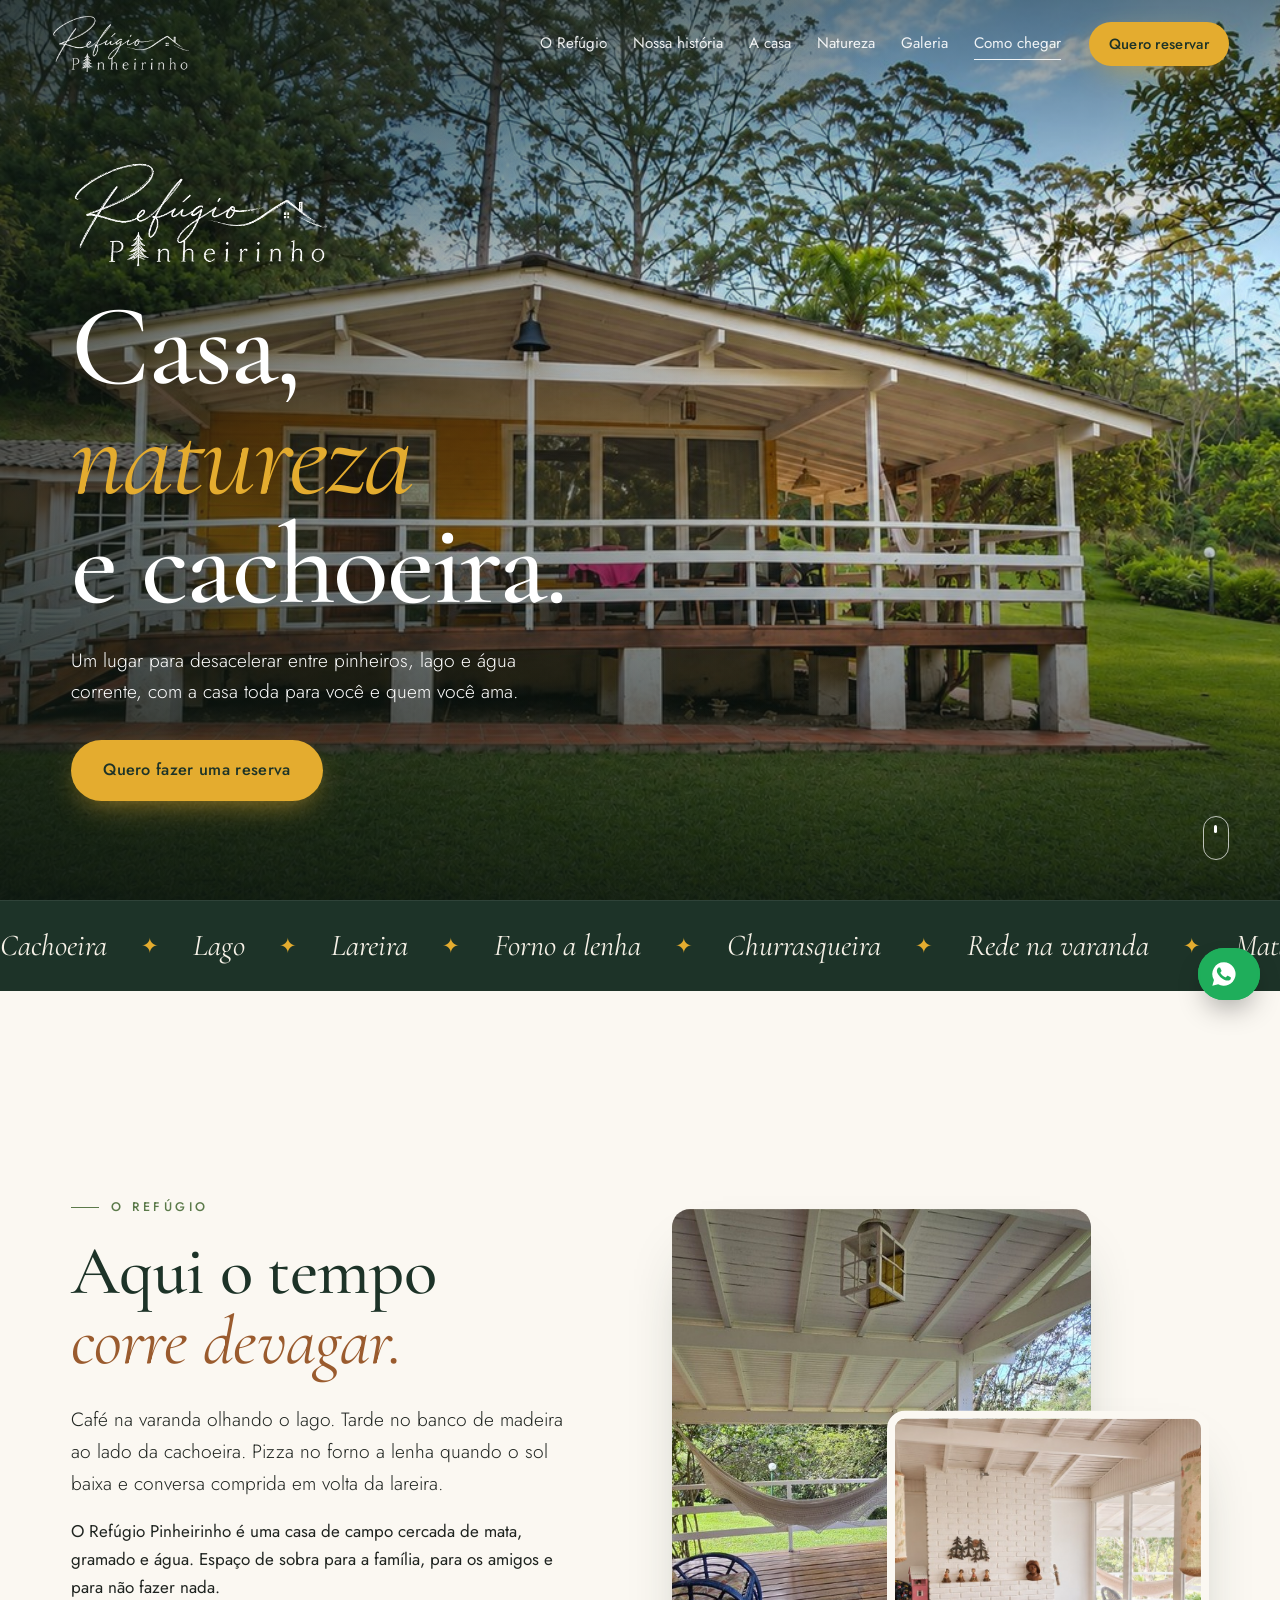
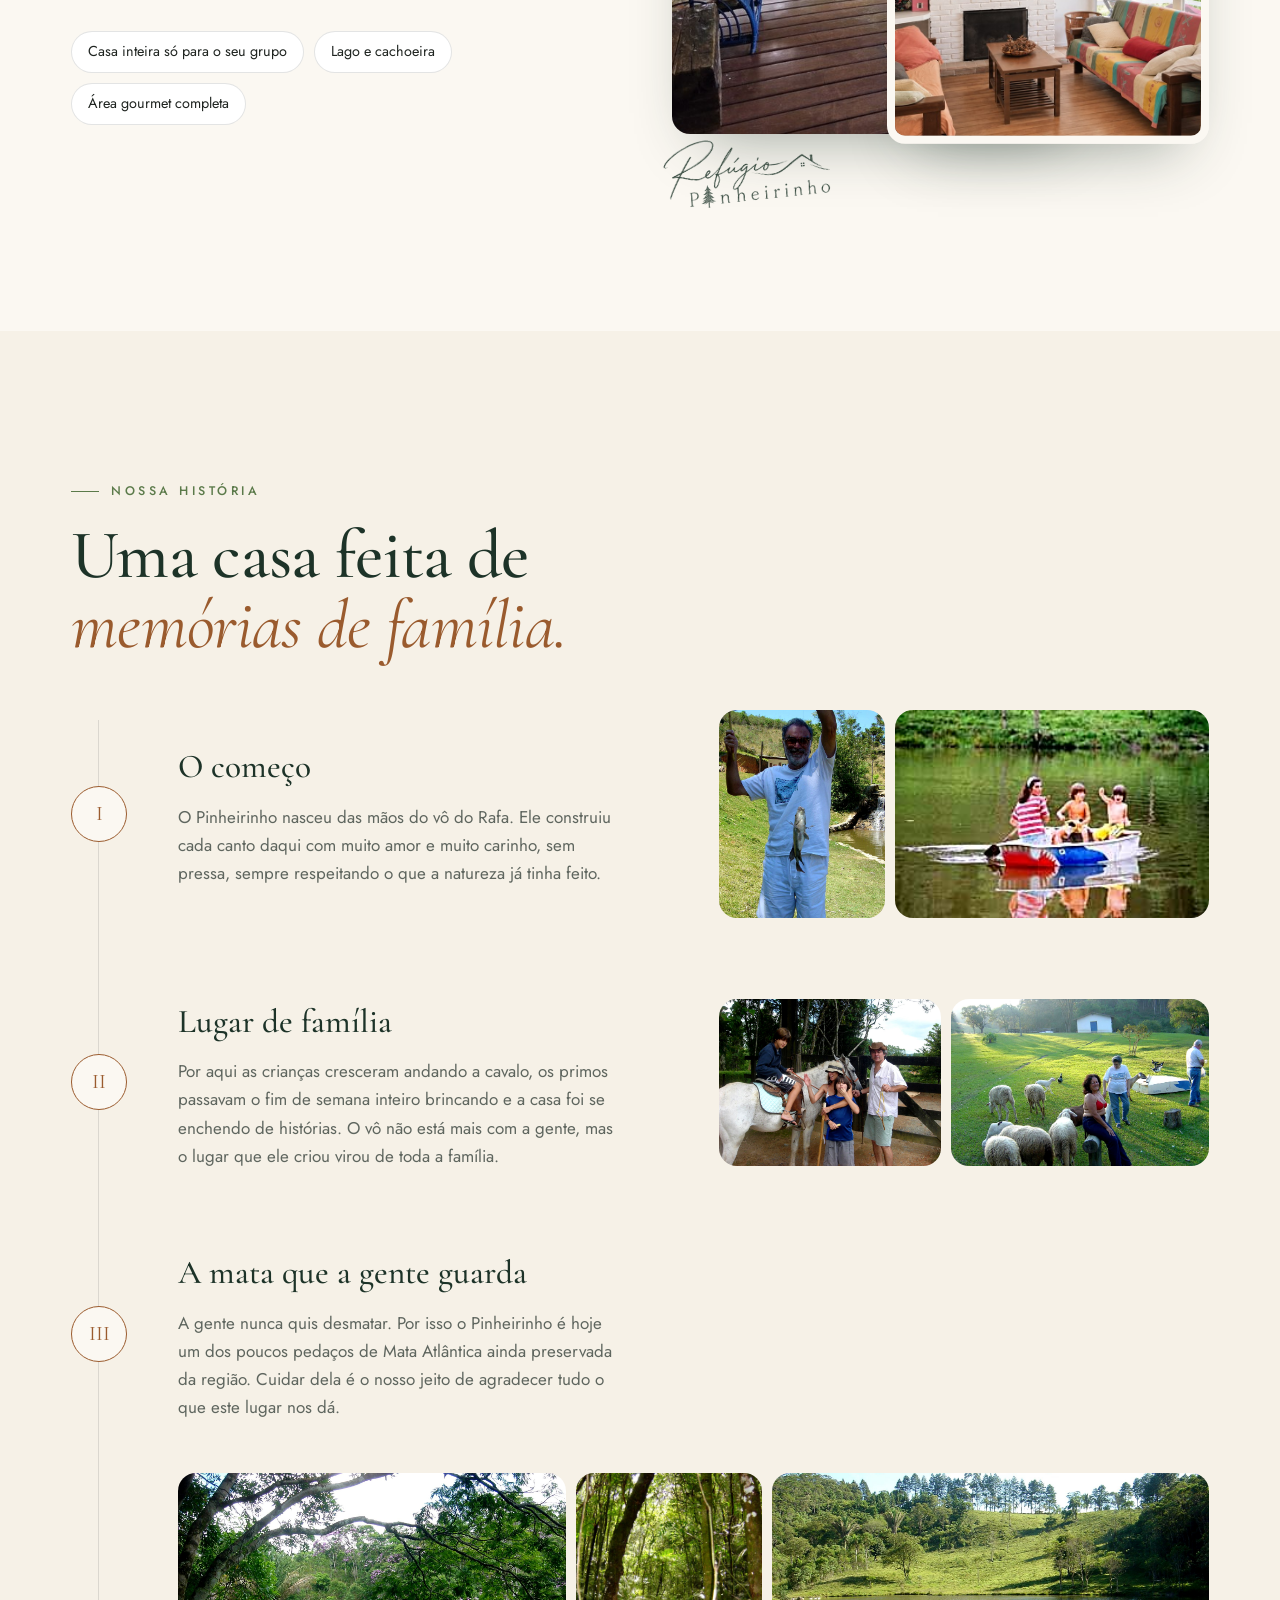
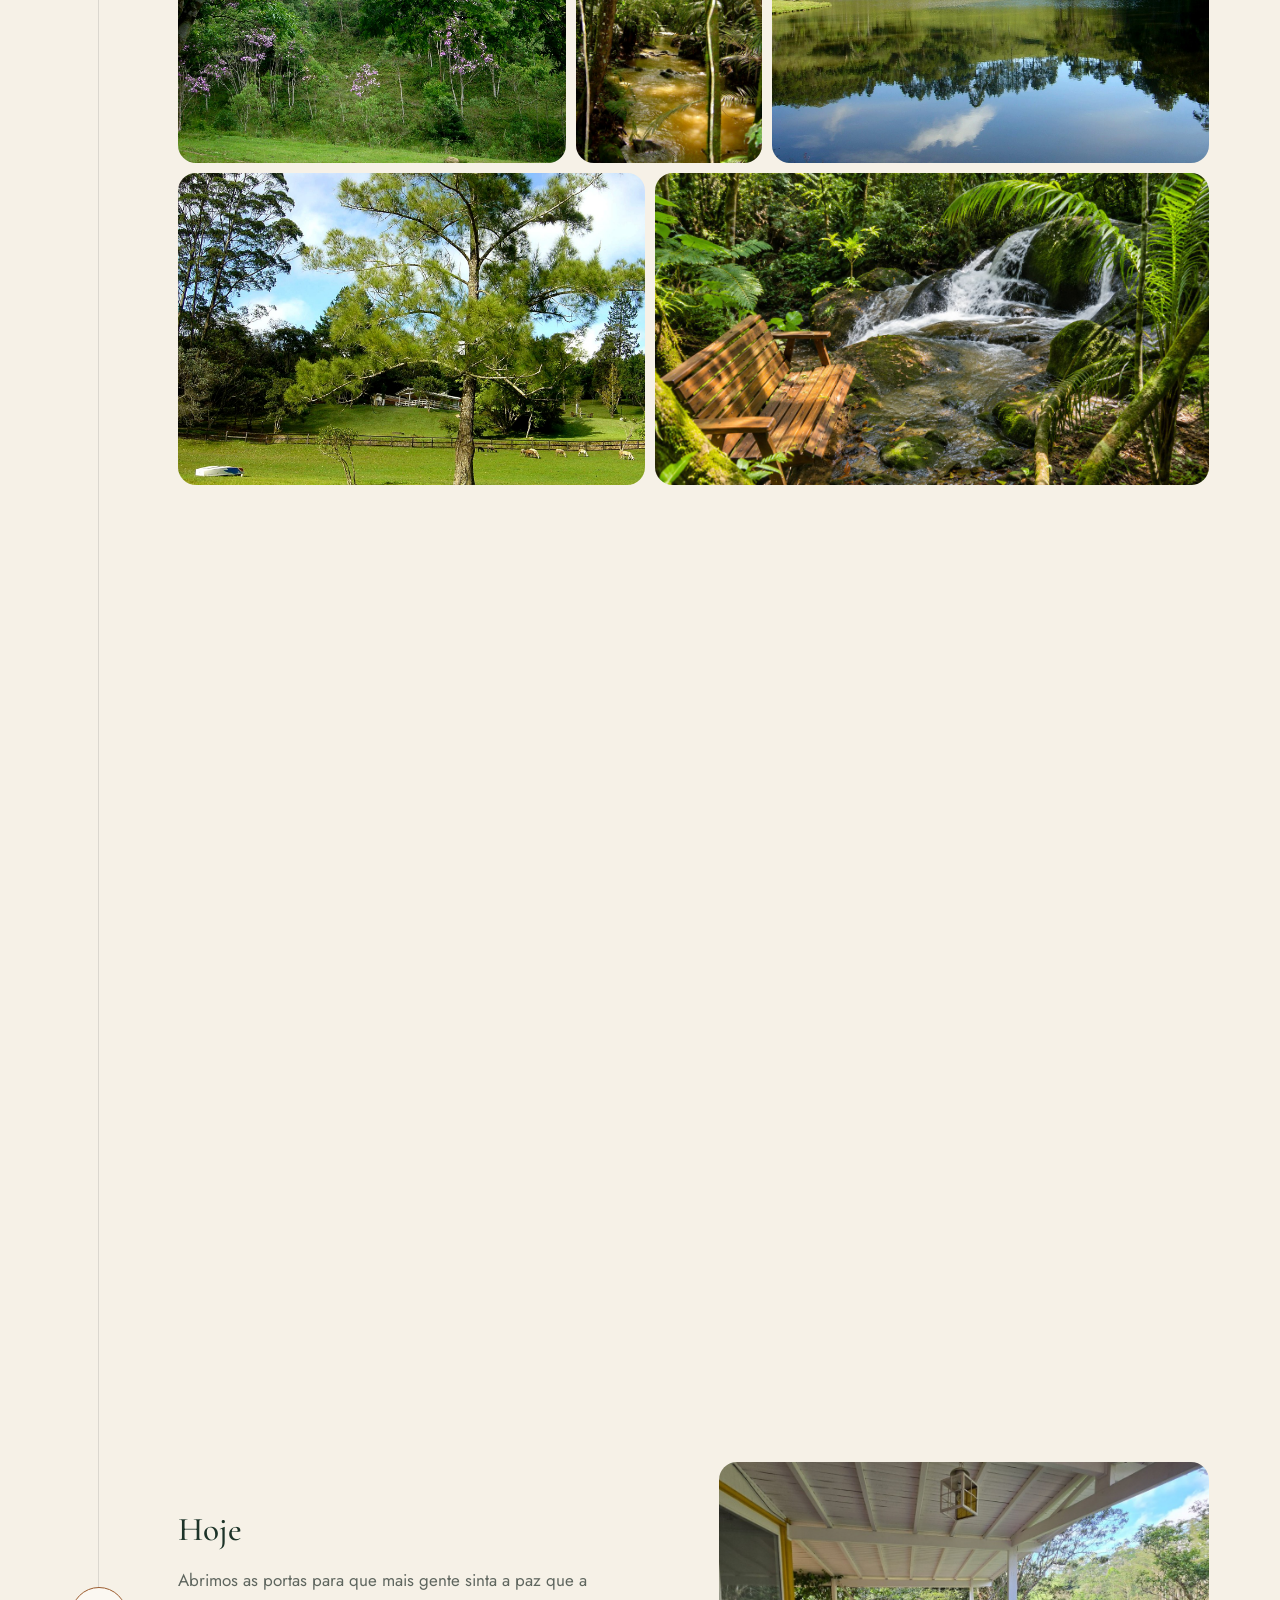
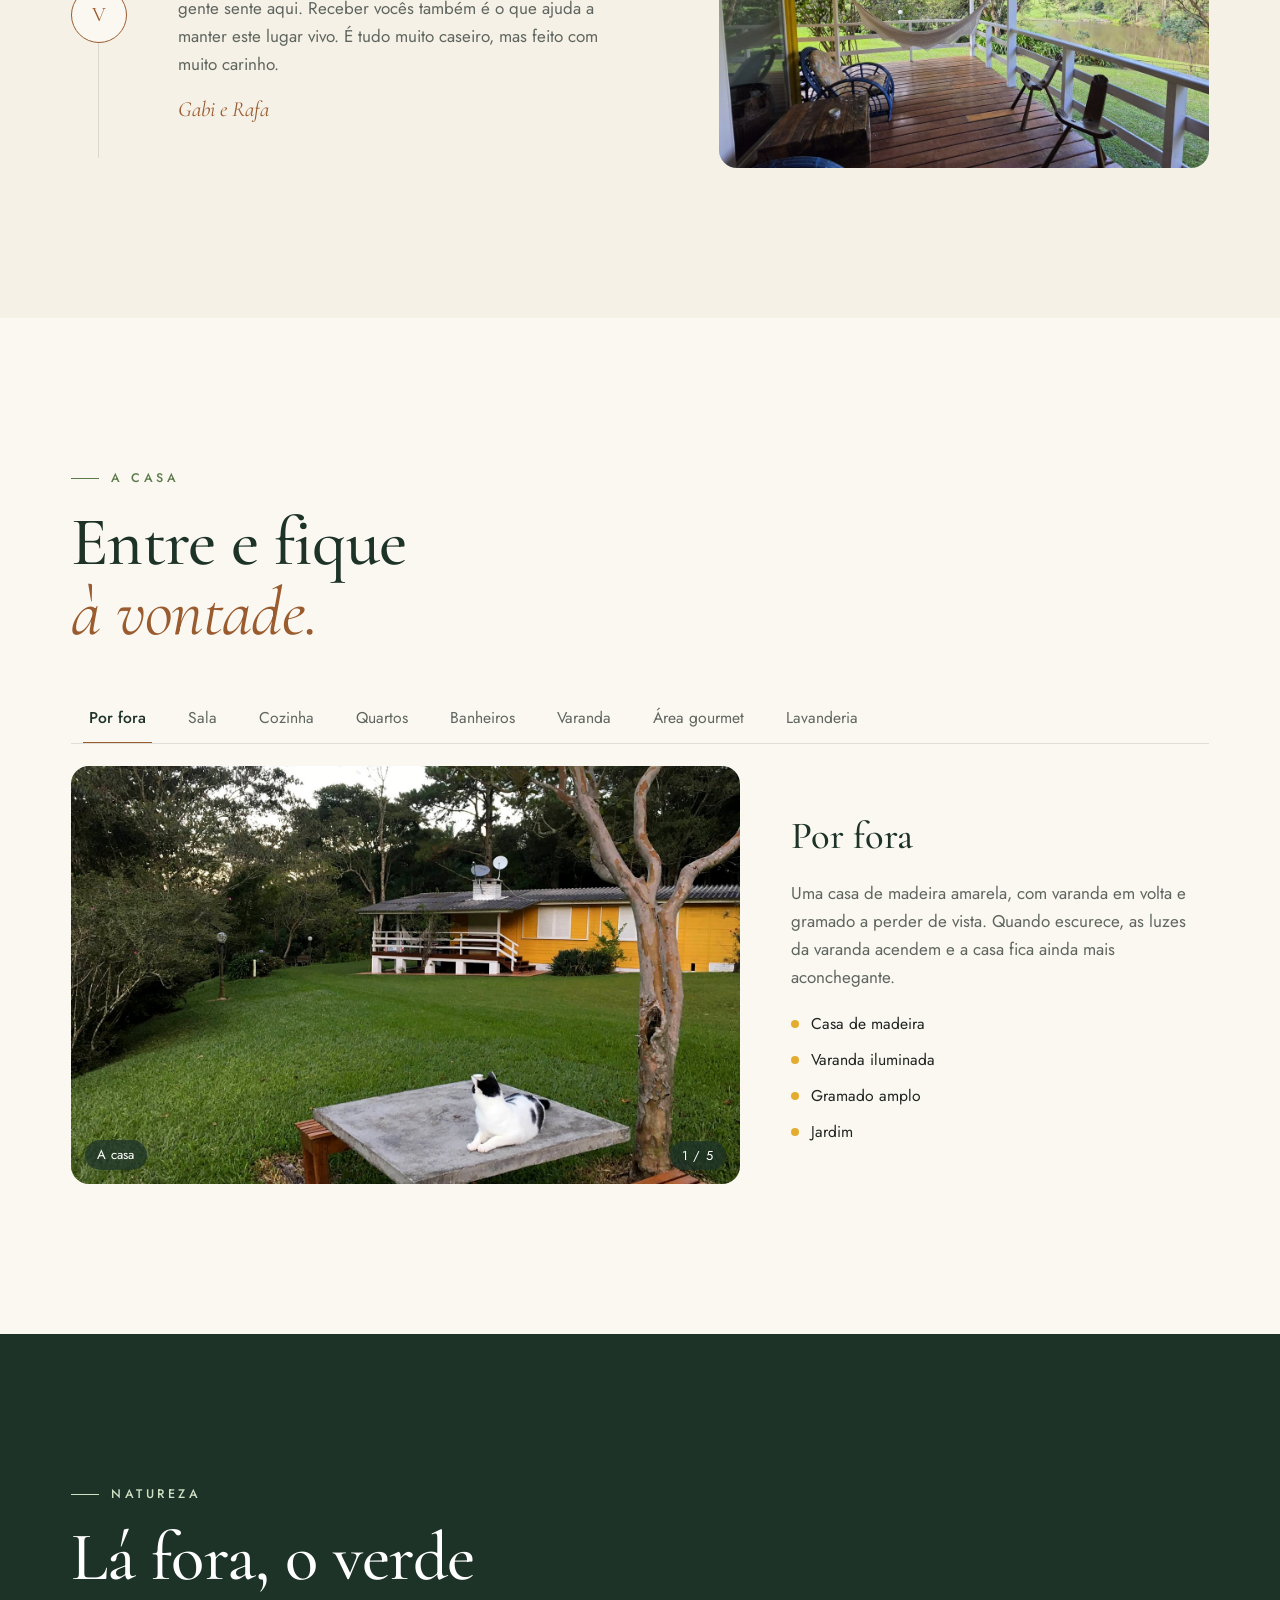
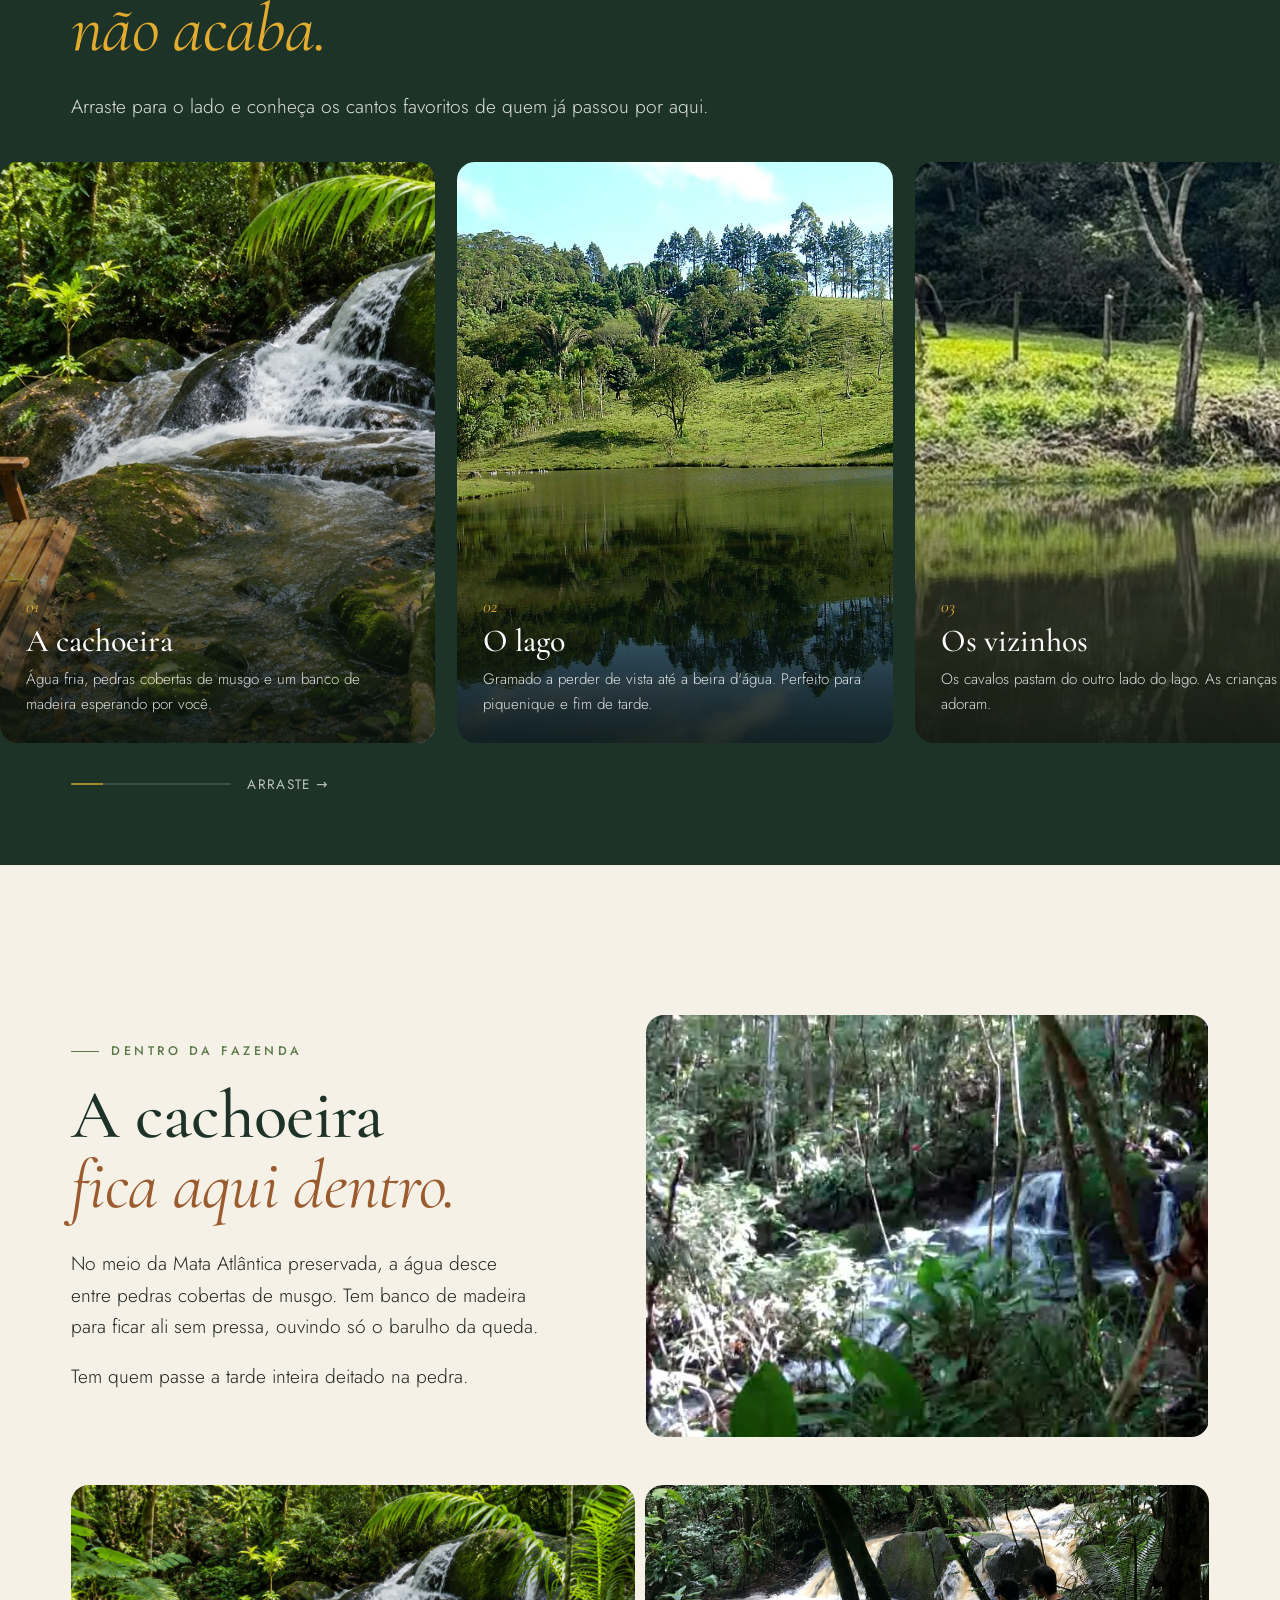
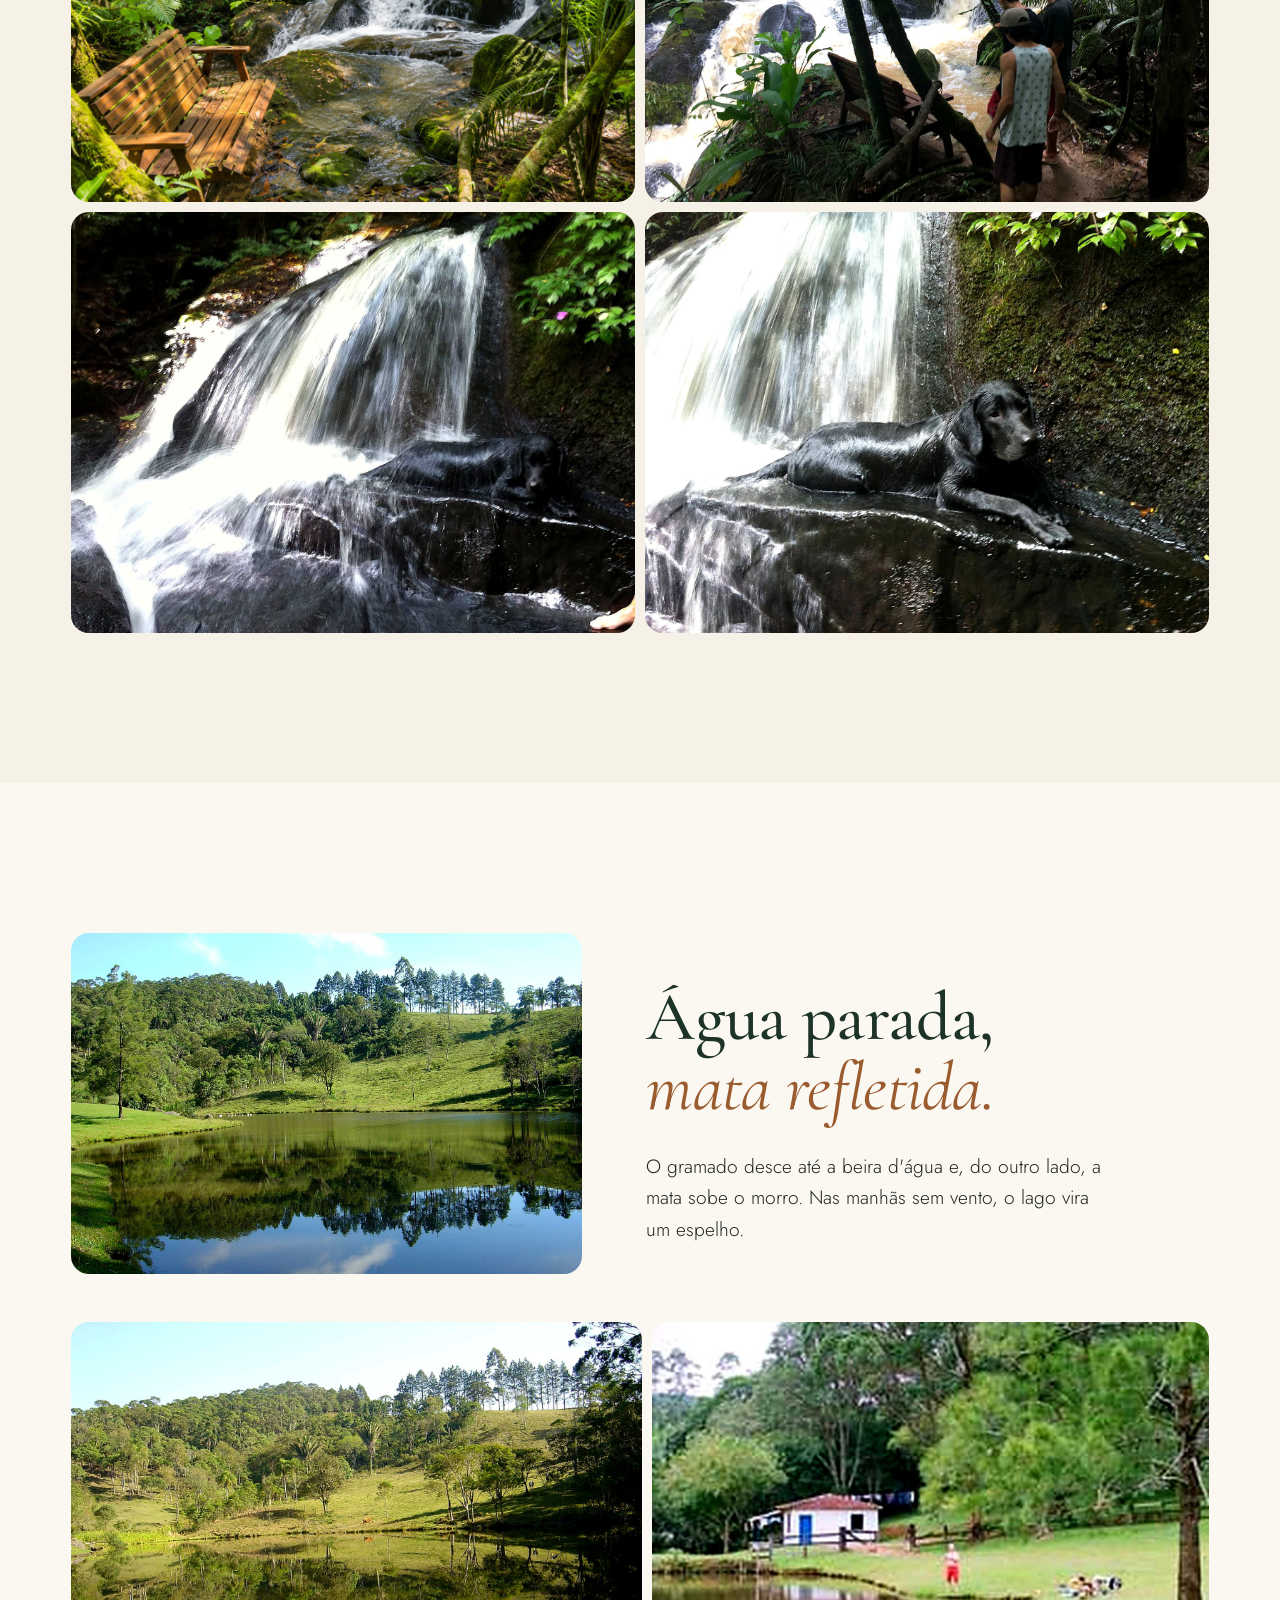
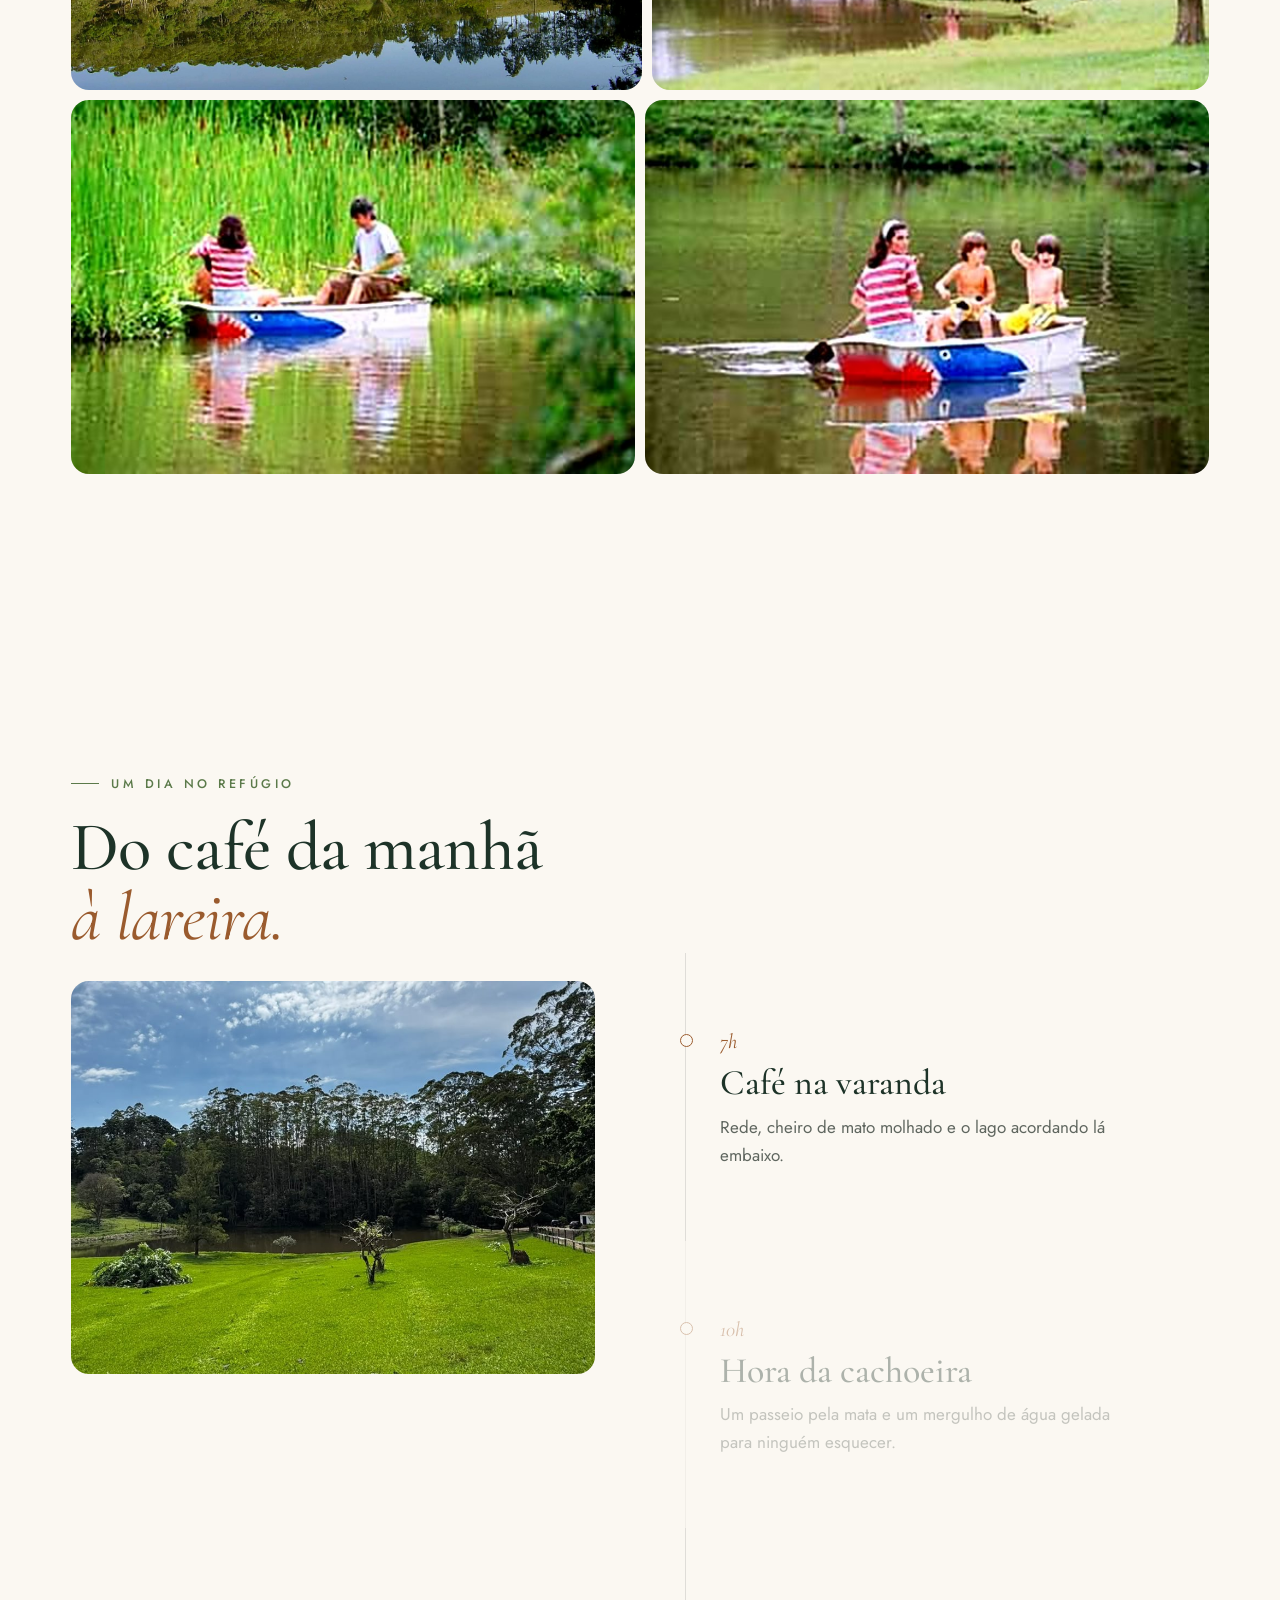
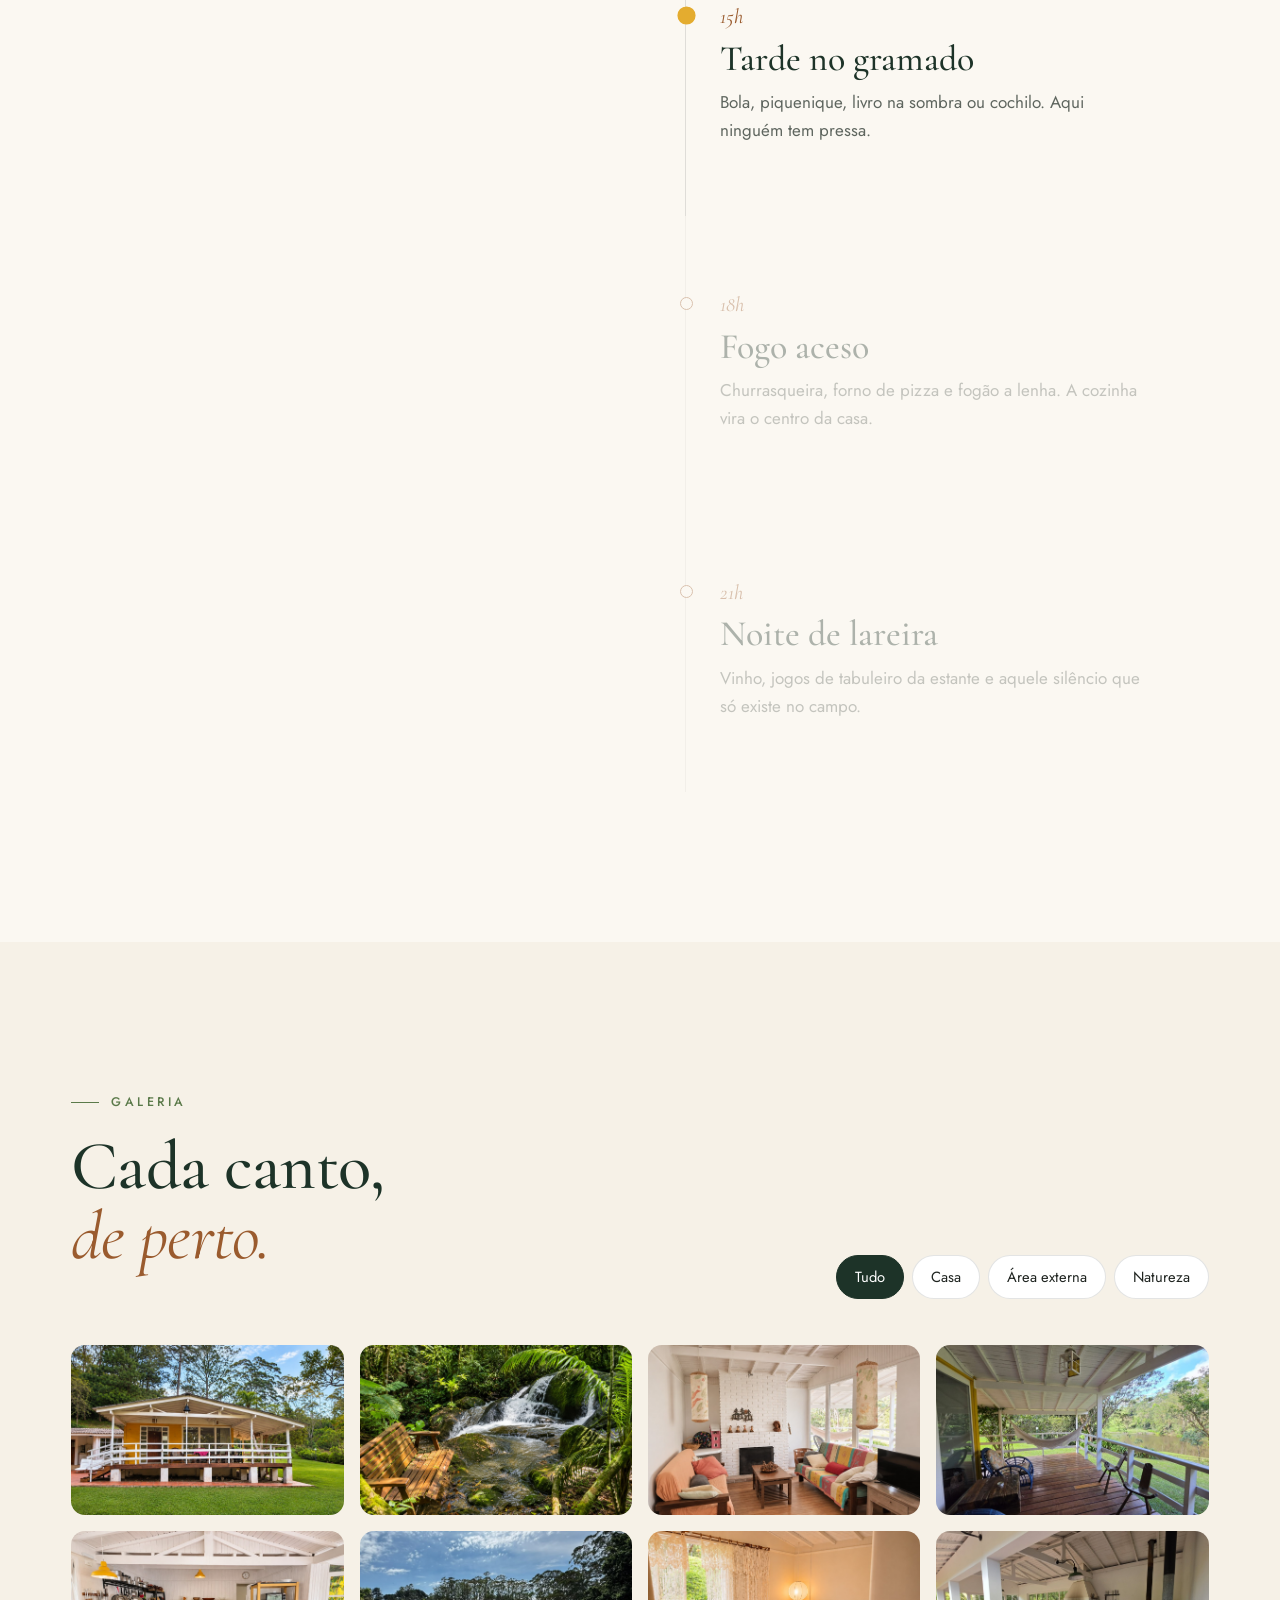
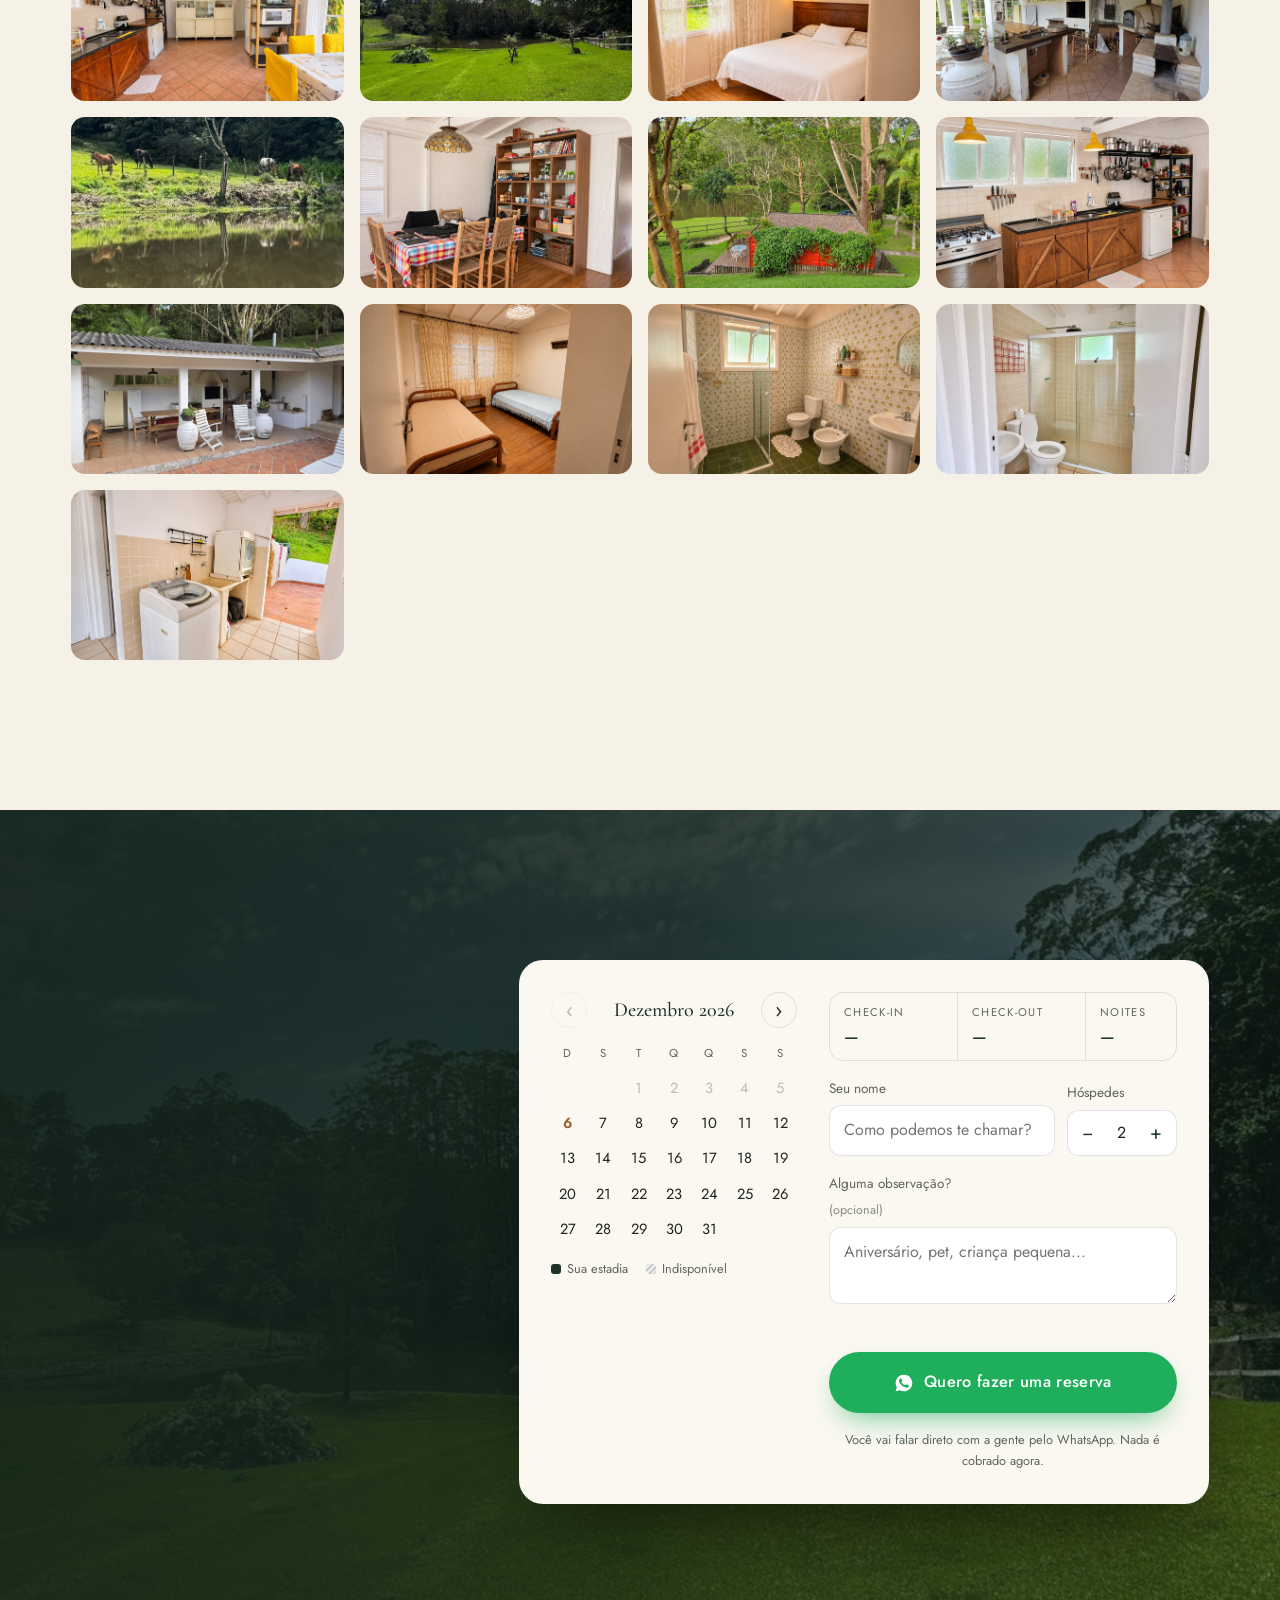
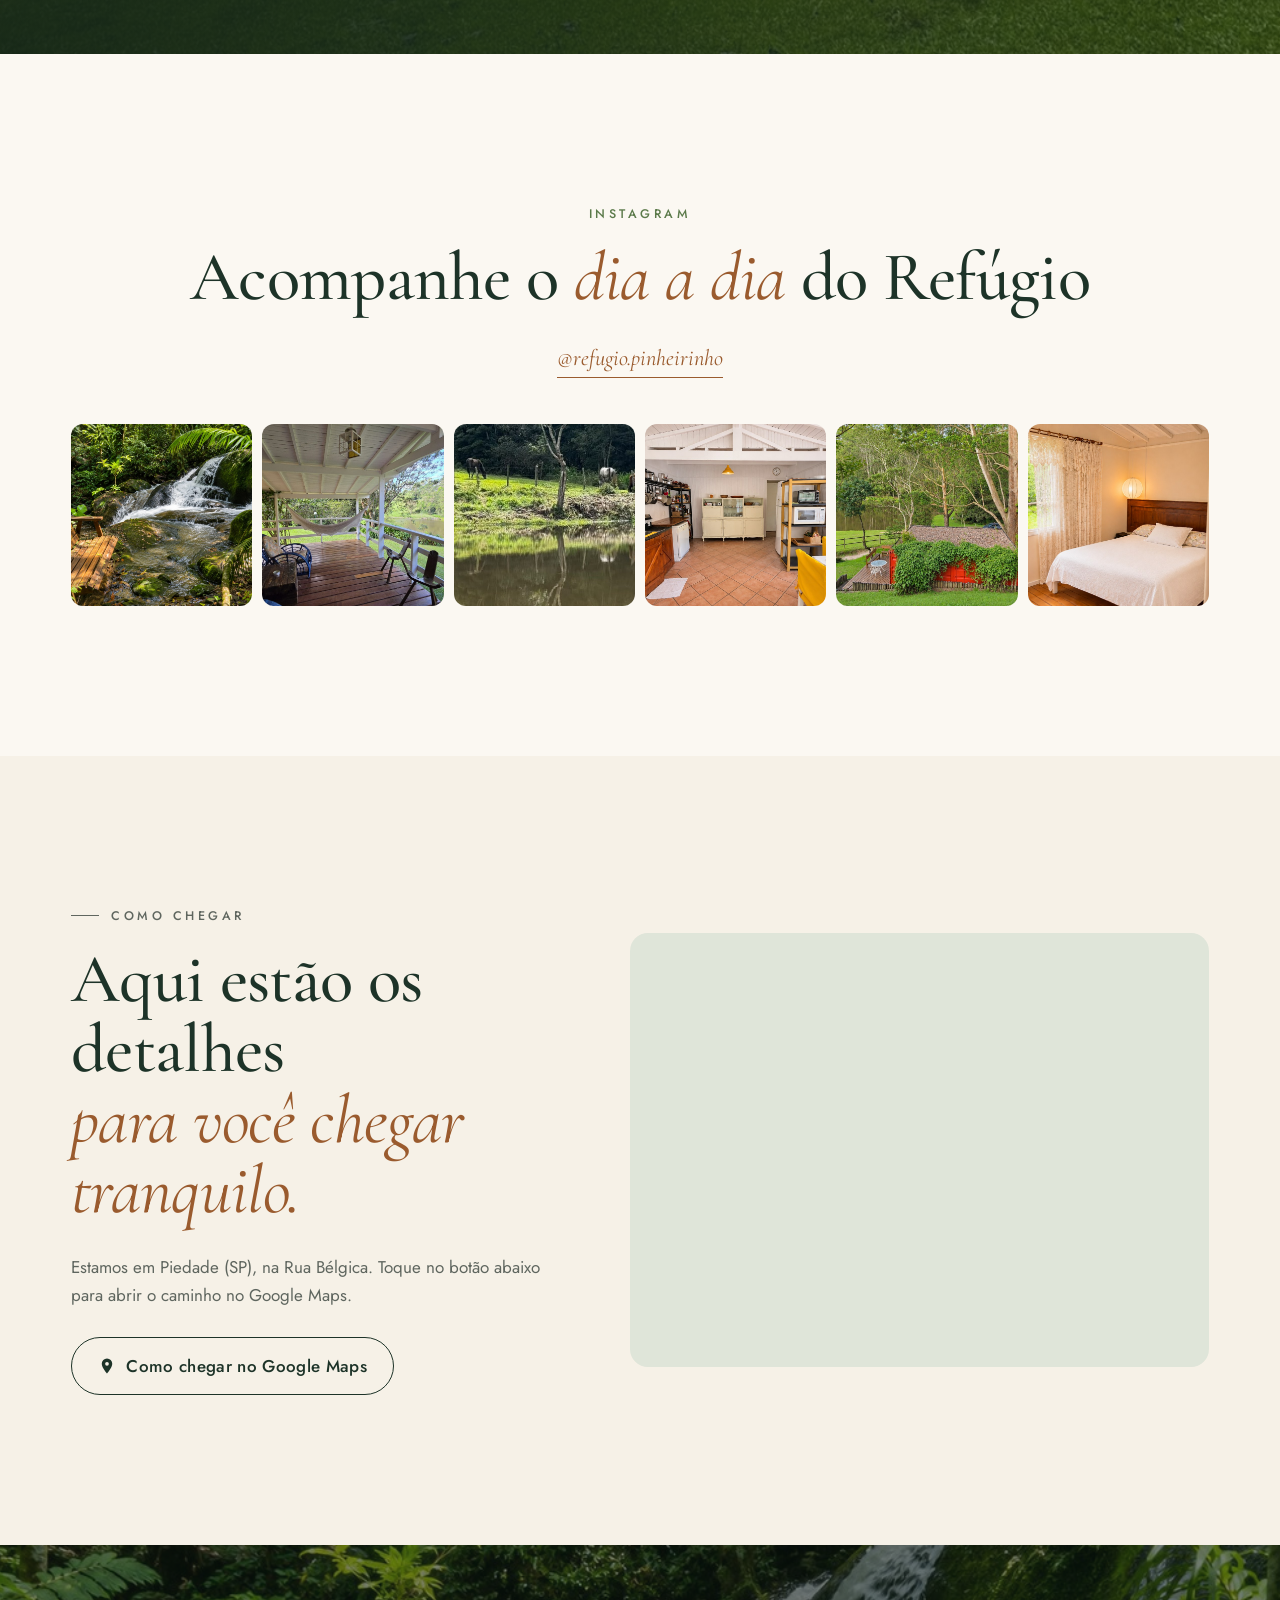
==== commit d5ce8159: "Localização: espaço entre o botão do WhatsApp e o rodapé Co-Authored-By: Claude Opus 5.5 <noreply@an" ====
--- a/index.html
+++ b/index.html
@@ -13,7 +13,7 @@
   <link rel="preconnect" href="https://fonts.googleapis.com">
   <link rel="preconnect" href="https://fonts.gstatic.com" crossorigin>
   <link href="https://fonts.googleapis.com/css2?family=Cormorant+Garamond:ital,wght@0,400;0,500;0,600;1,400;1,500&family=Jost:wght@300;400;500;600&display=swap" rel="stylesheet">
-  <link rel="stylesheet" href="assets/css/style.css?v=202611122143">
+  <link rel="stylesheet" href="assets/css/style.css?v=202611122207">
 </head>
 <body>
 
@@ -483,7 +483,7 @@
   <div class="film" id="filmBox"></div>
 </div>
 
-<script src="assets/js/config.js?v=202611122143"></script>
-<script src="assets/js/main.js?v=202611122143"></script>
+<script src="assets/js/config.js?v=202611122207"></script>
+<script src="assets/js/main.js?v=202611122207"></script>
 </body>
 </html>
--- a/assets/css/style.css
+++ b/assets/css/style.css
@@ -307,7 +307,7 @@
 .loc__intro{padding-top:clamp(130px,16vw,170px)}
 .loc__intro h1{margin-bottom:22px}
 .local__map[hidden]{display:none}
-.loc__help{margin-top:clamp(48px,7vw,80px);text-align:center;display:flex;flex-direction:column;align-items:center;gap:16px}
+.loc__help{margin-top:clamp(48px,7vw,80px);padding-bottom:clamp(56px,8vw,96px);text-align:center;display:flex;flex-direction:column;align-items:center;gap:16px}
 .loc__help p{font-family:var(--serif);font-style:italic;font-size:1.4rem;color:var(--forest)}
 .steps{margin-top:clamp(64px,9vw,110px)}
 .steps__list{list-style:none;padding:0;margin:0 auto;max-width:1040px;display:grid;gap:clamp(28px,4vw,44px)}
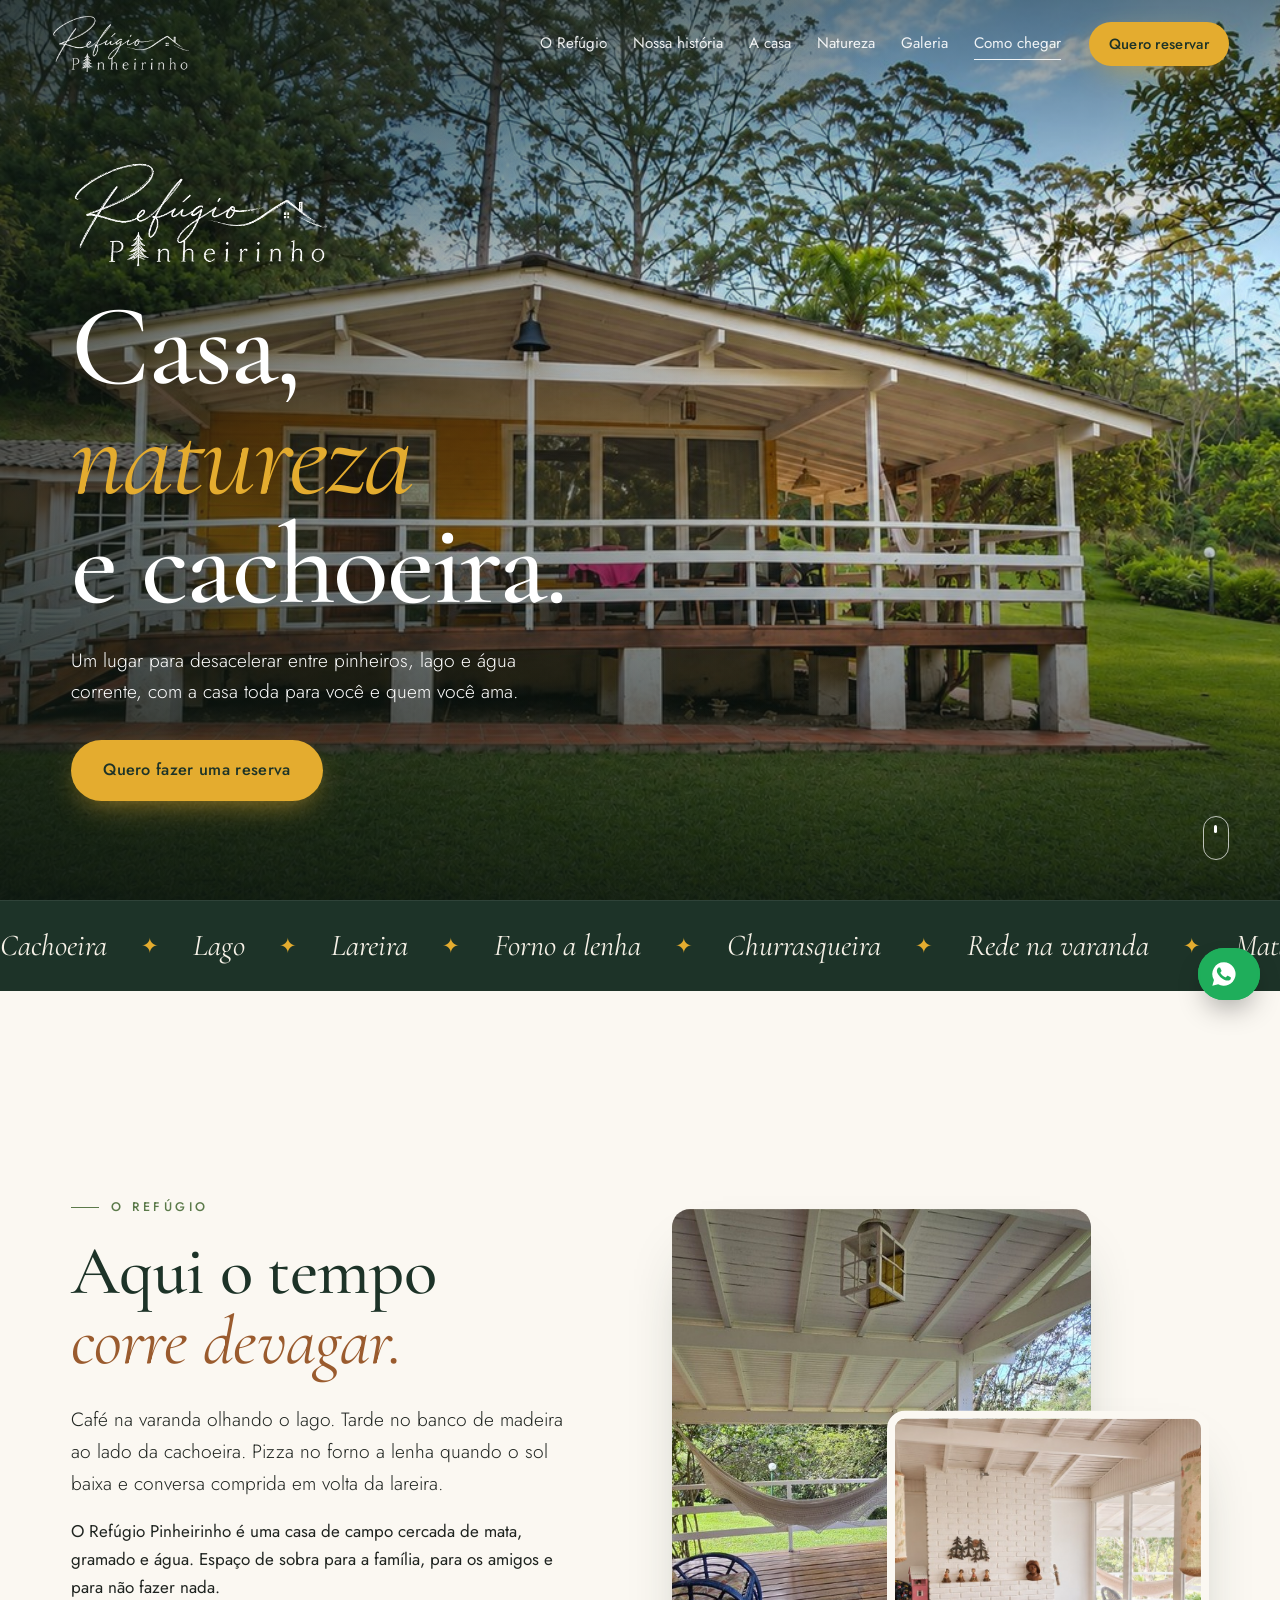
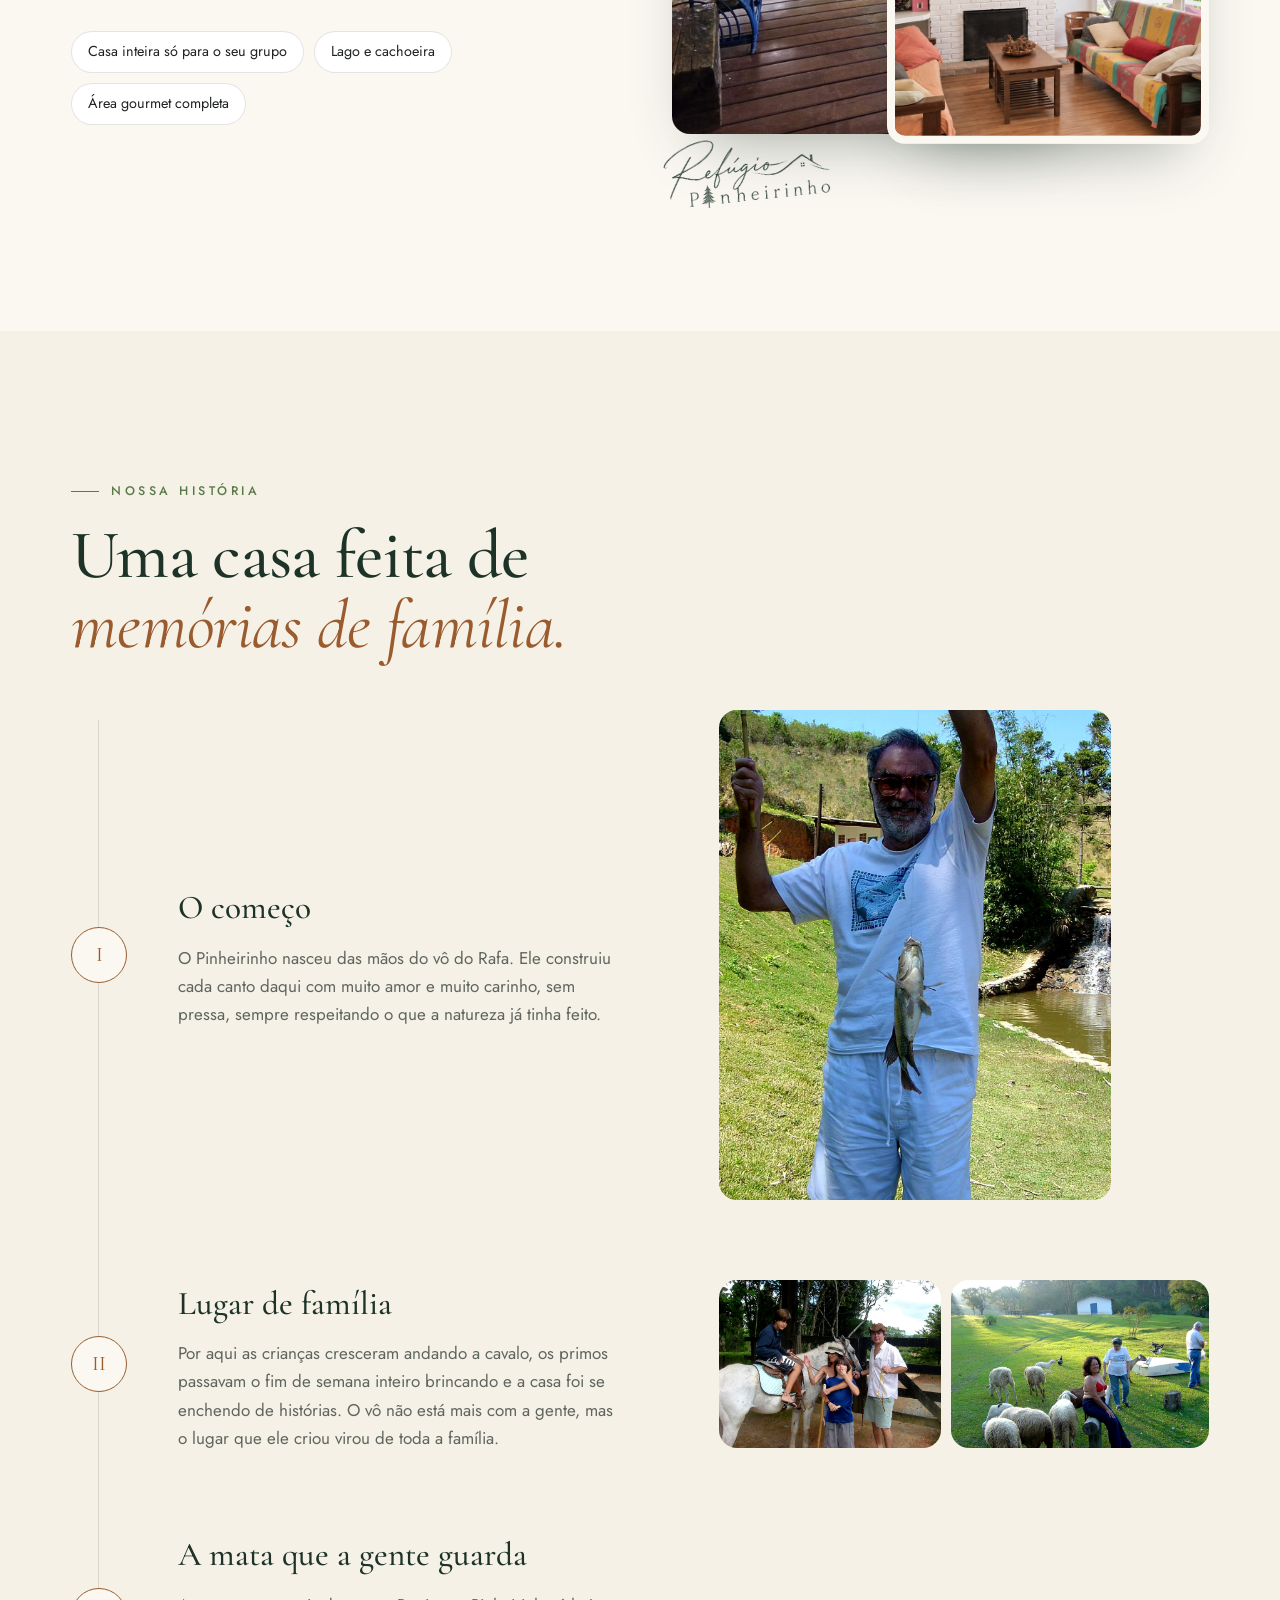
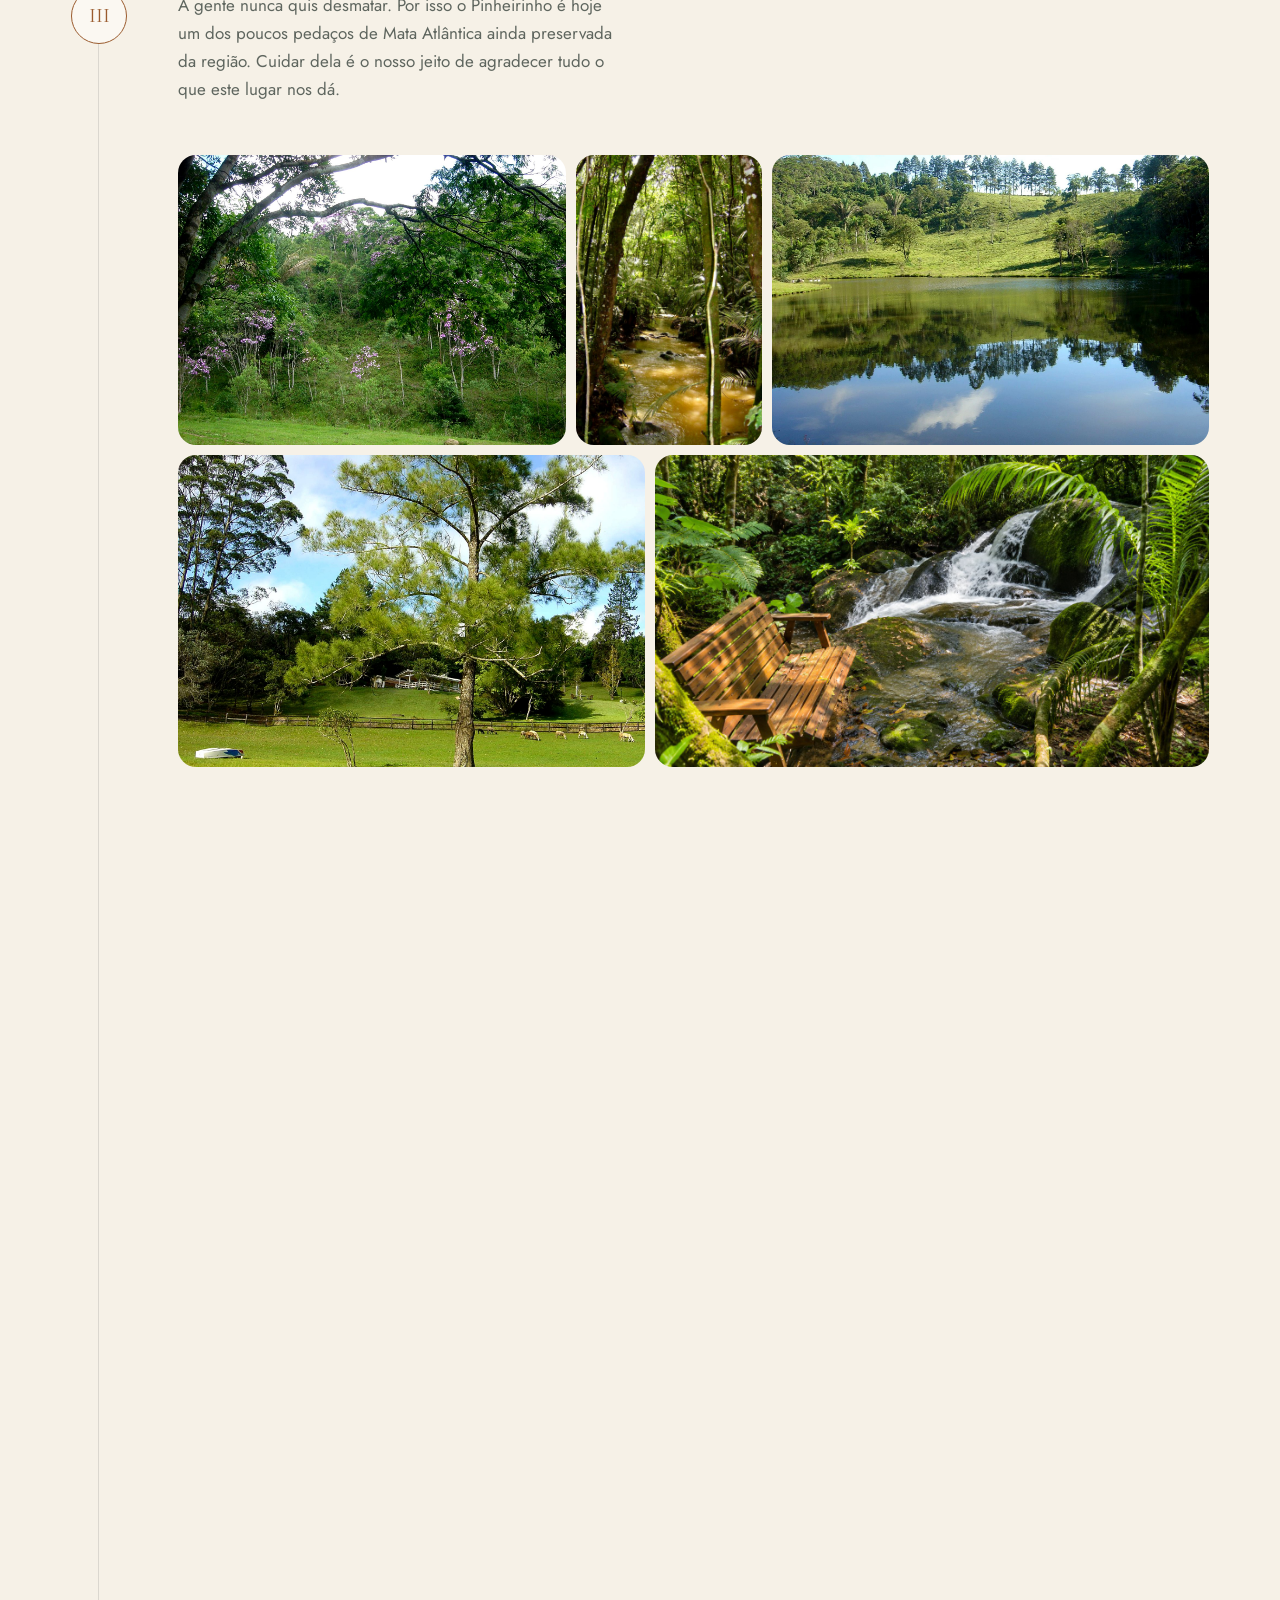
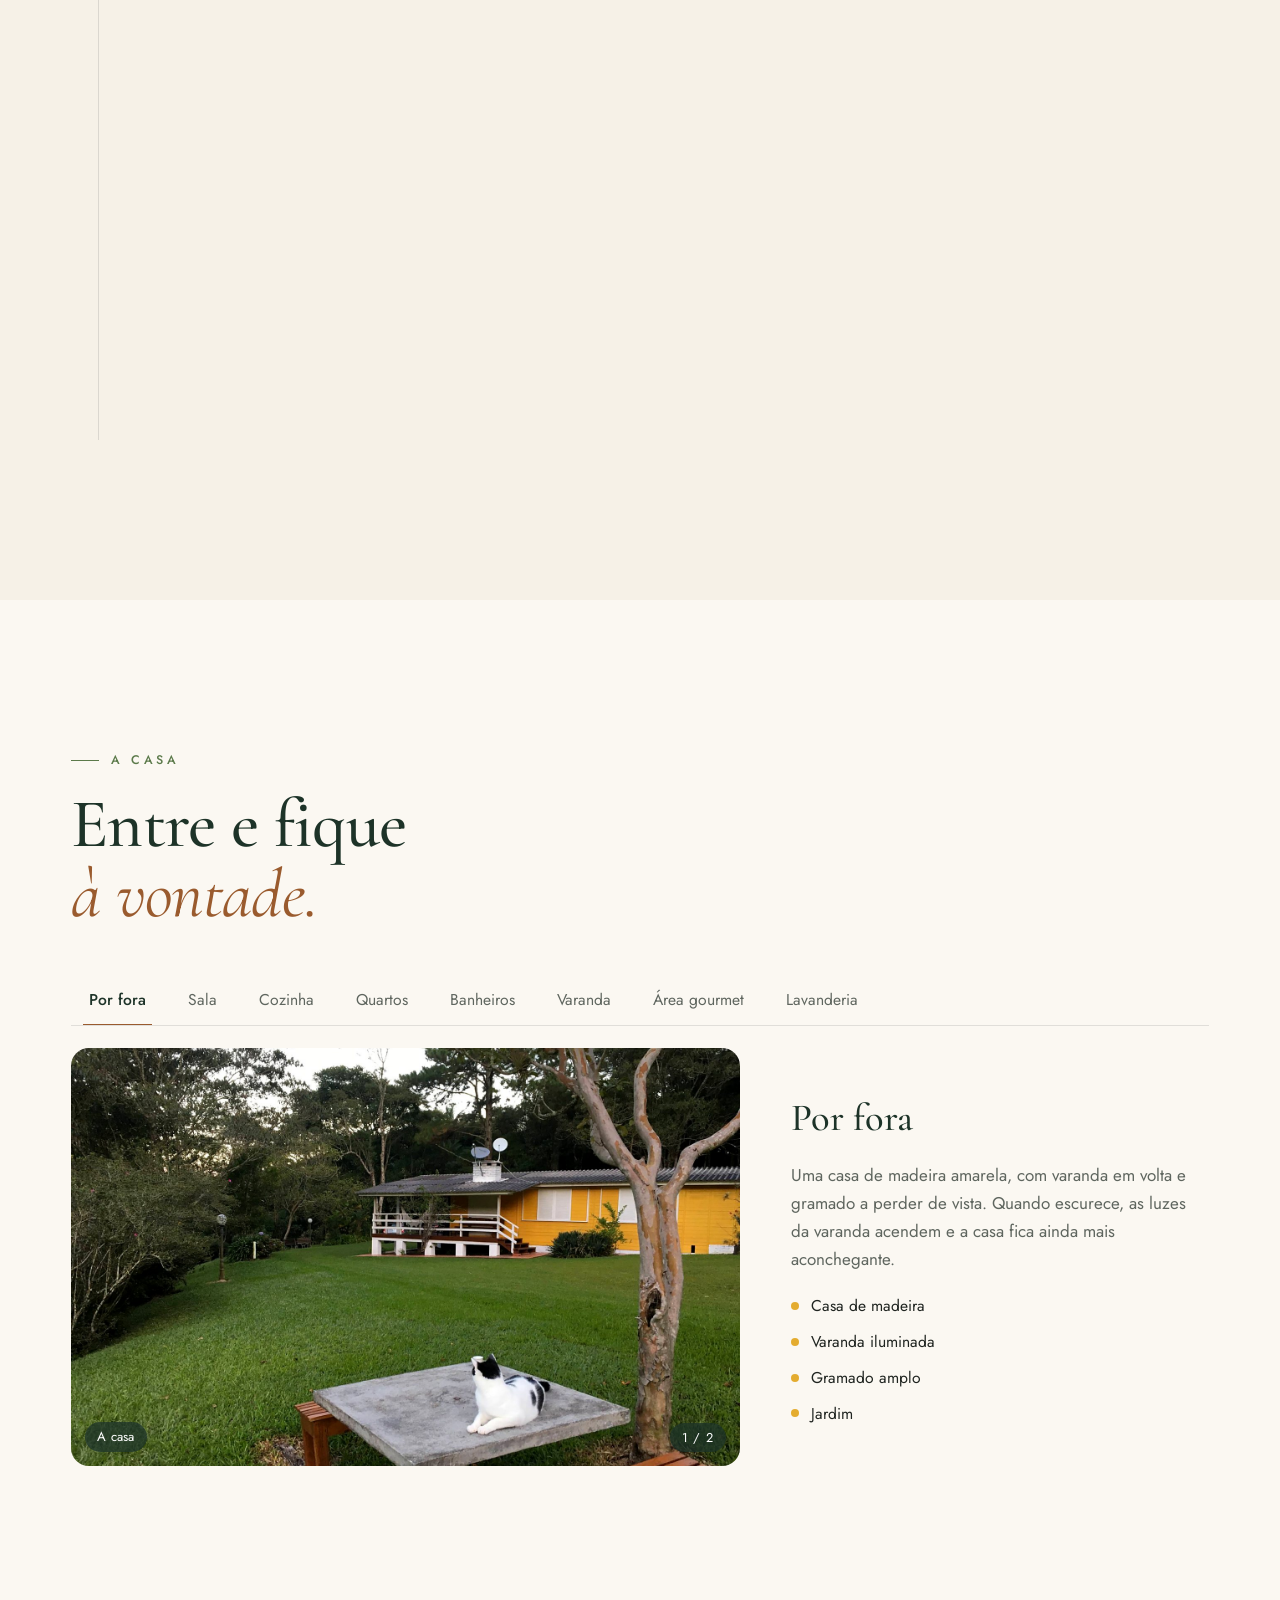
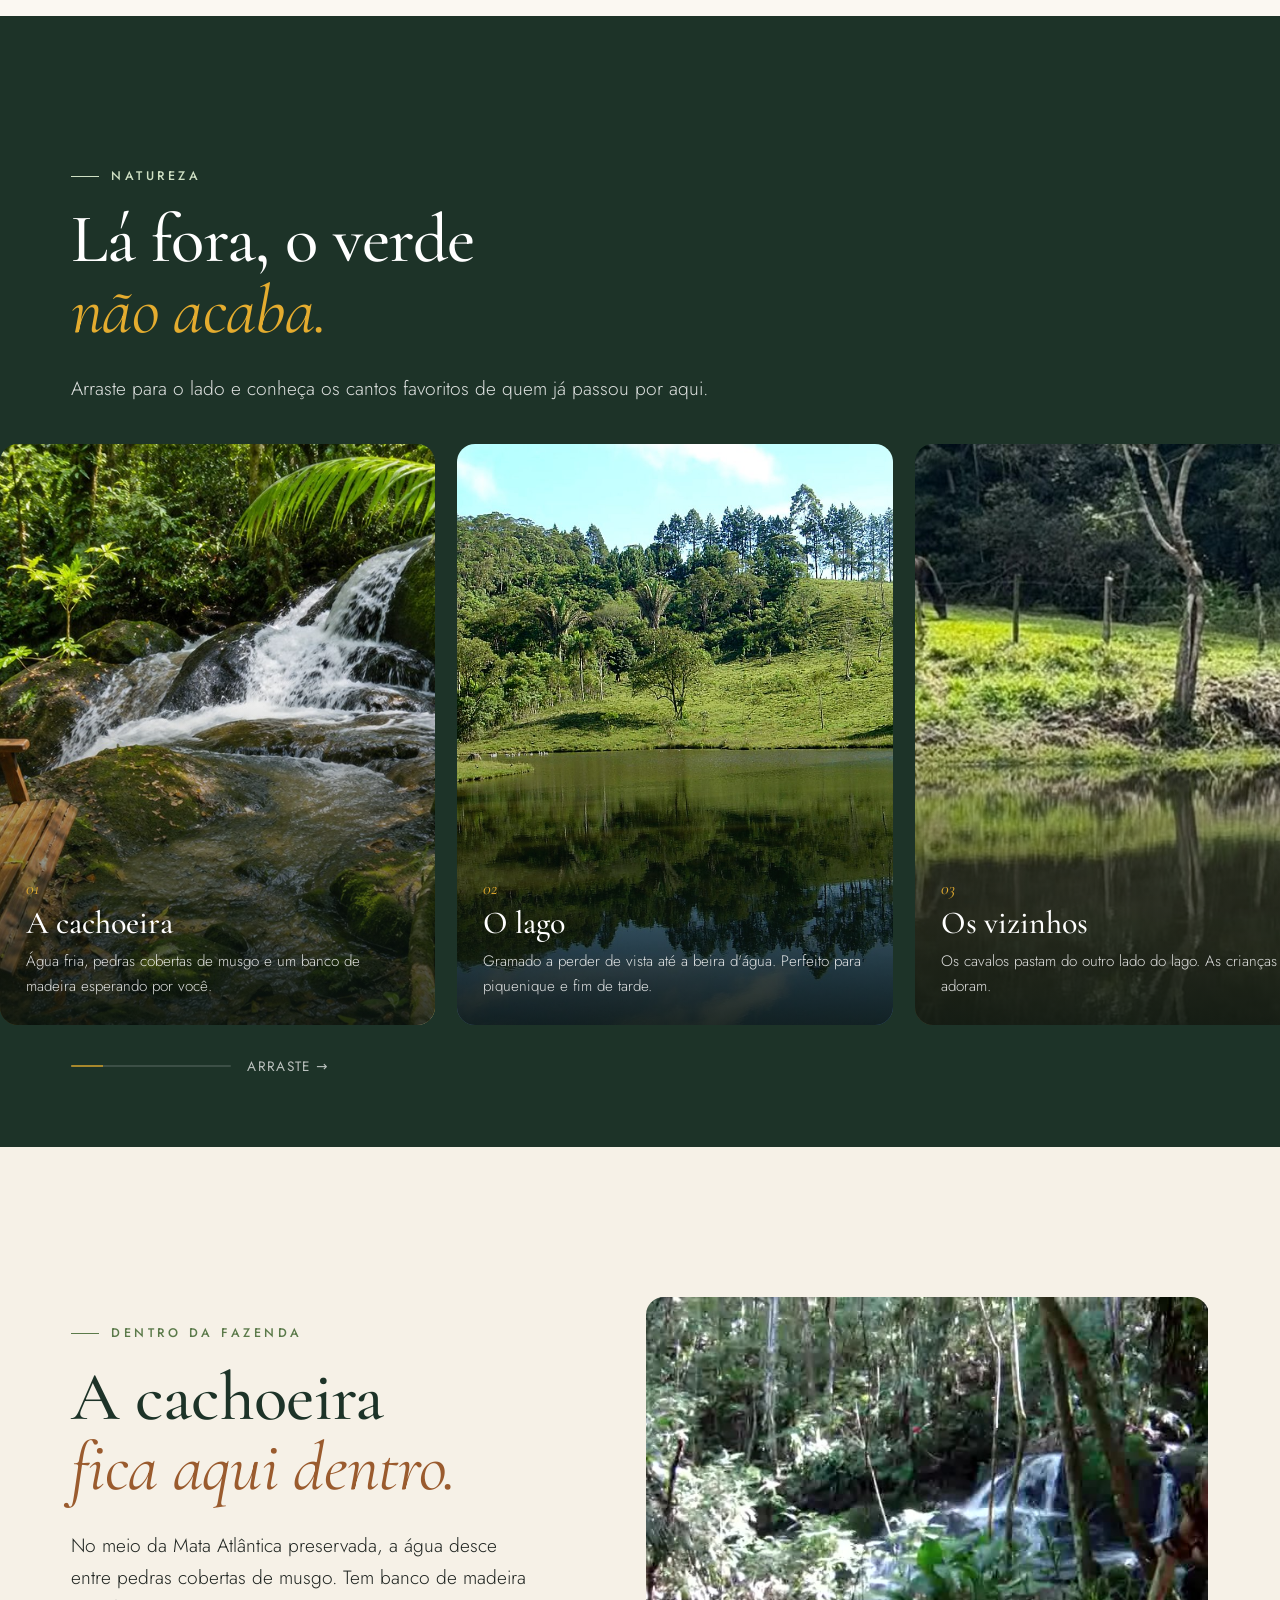
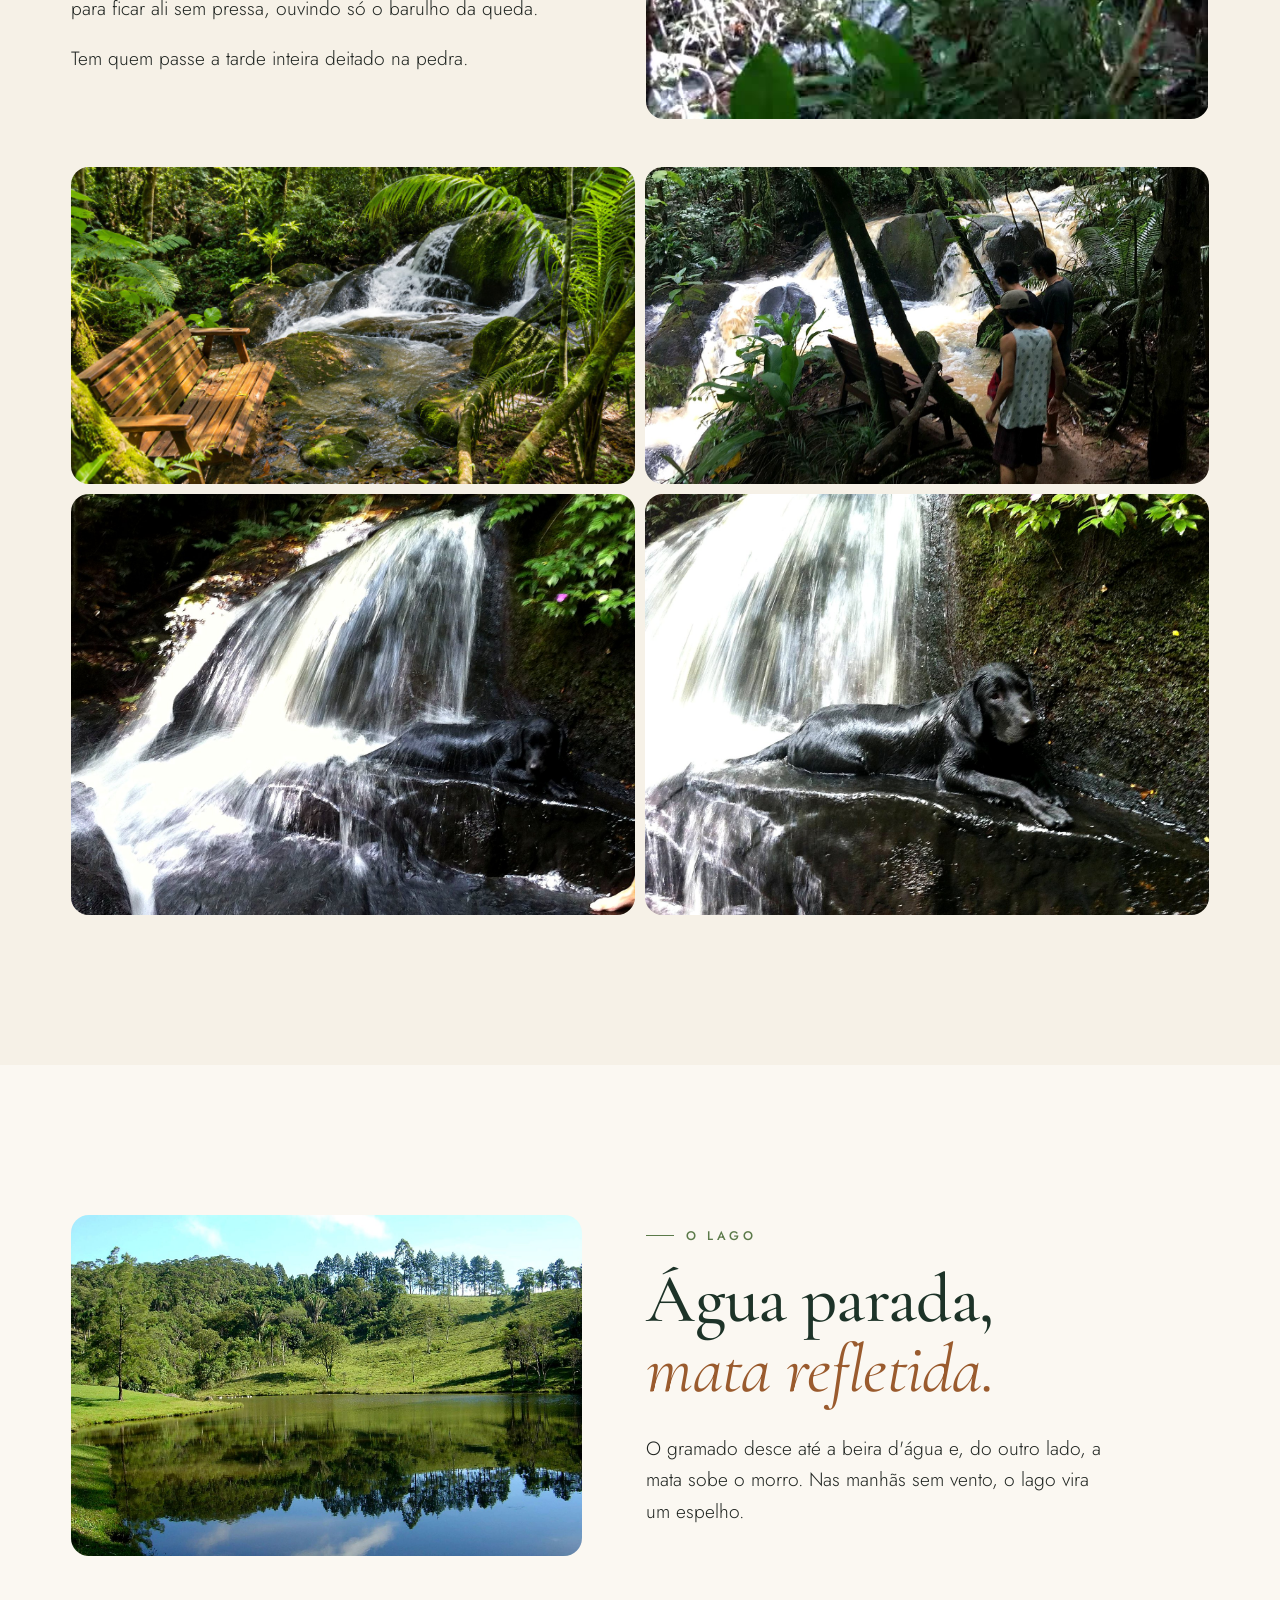
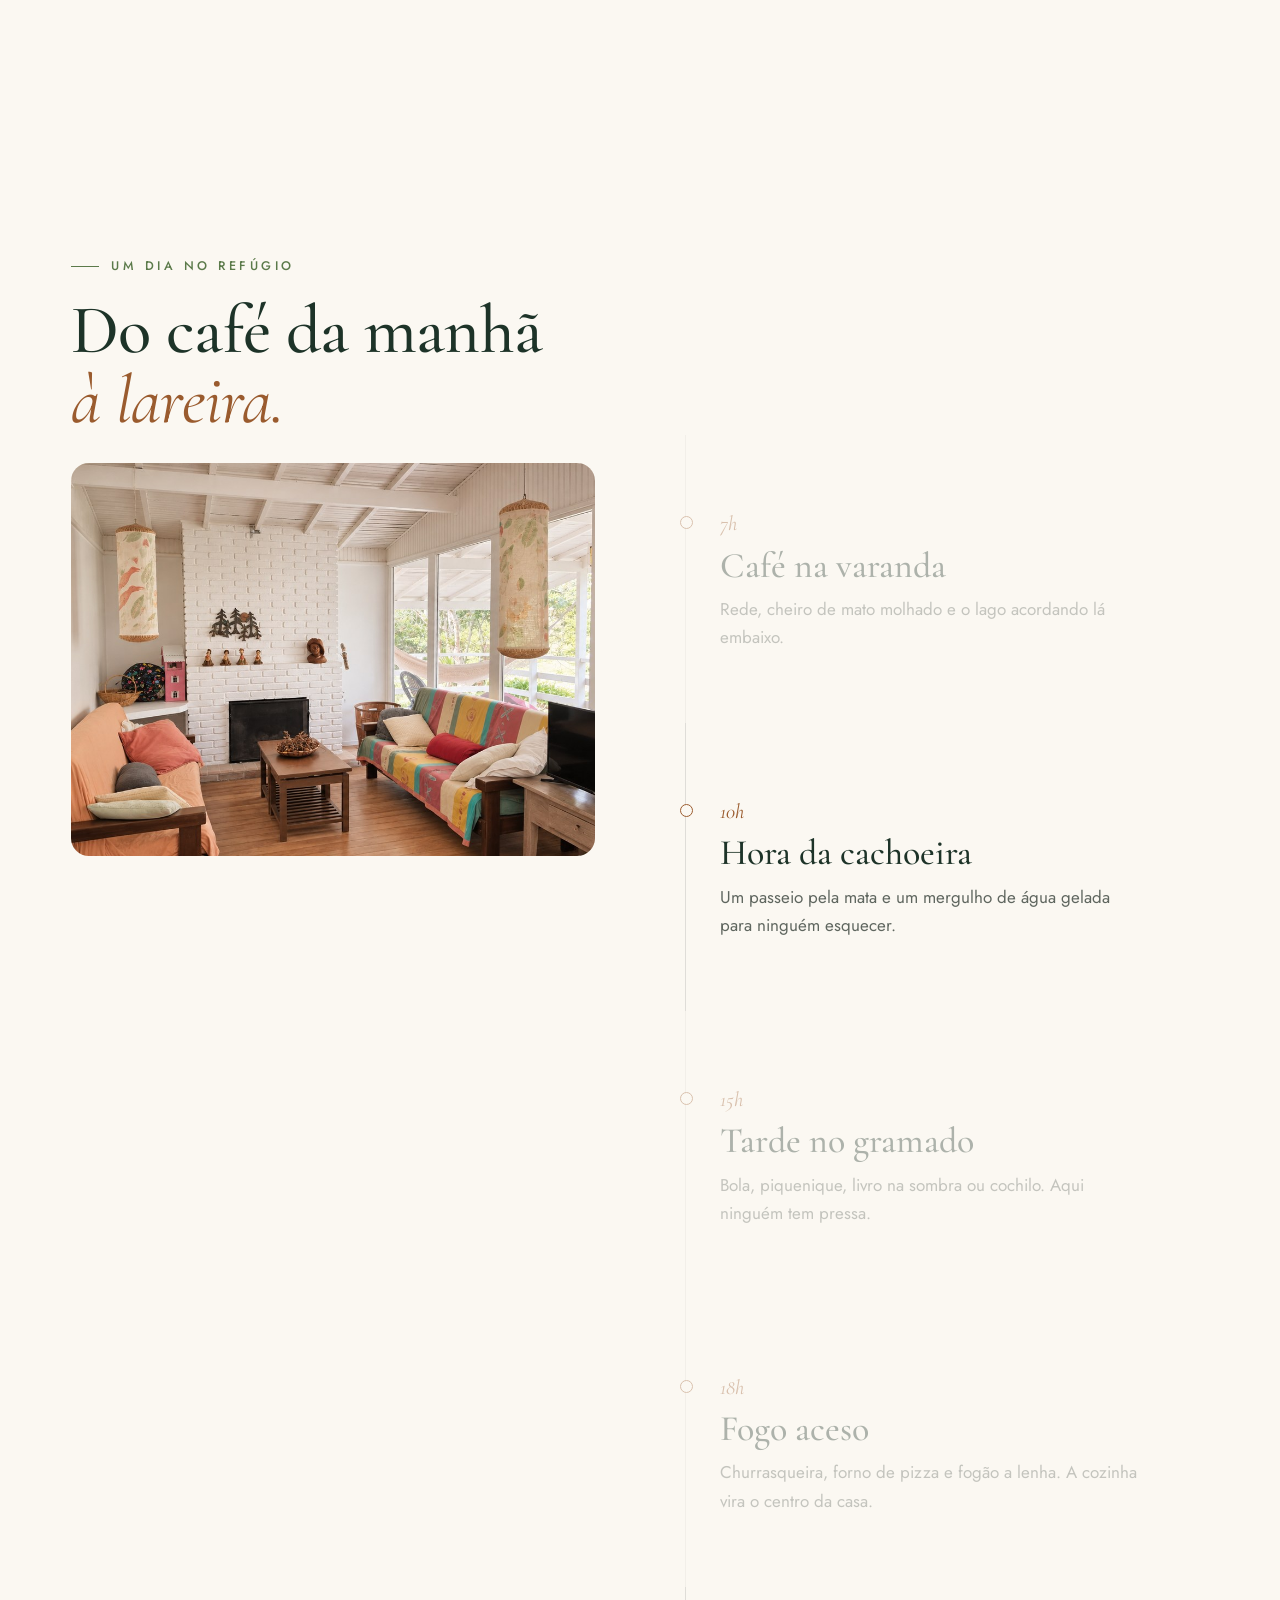
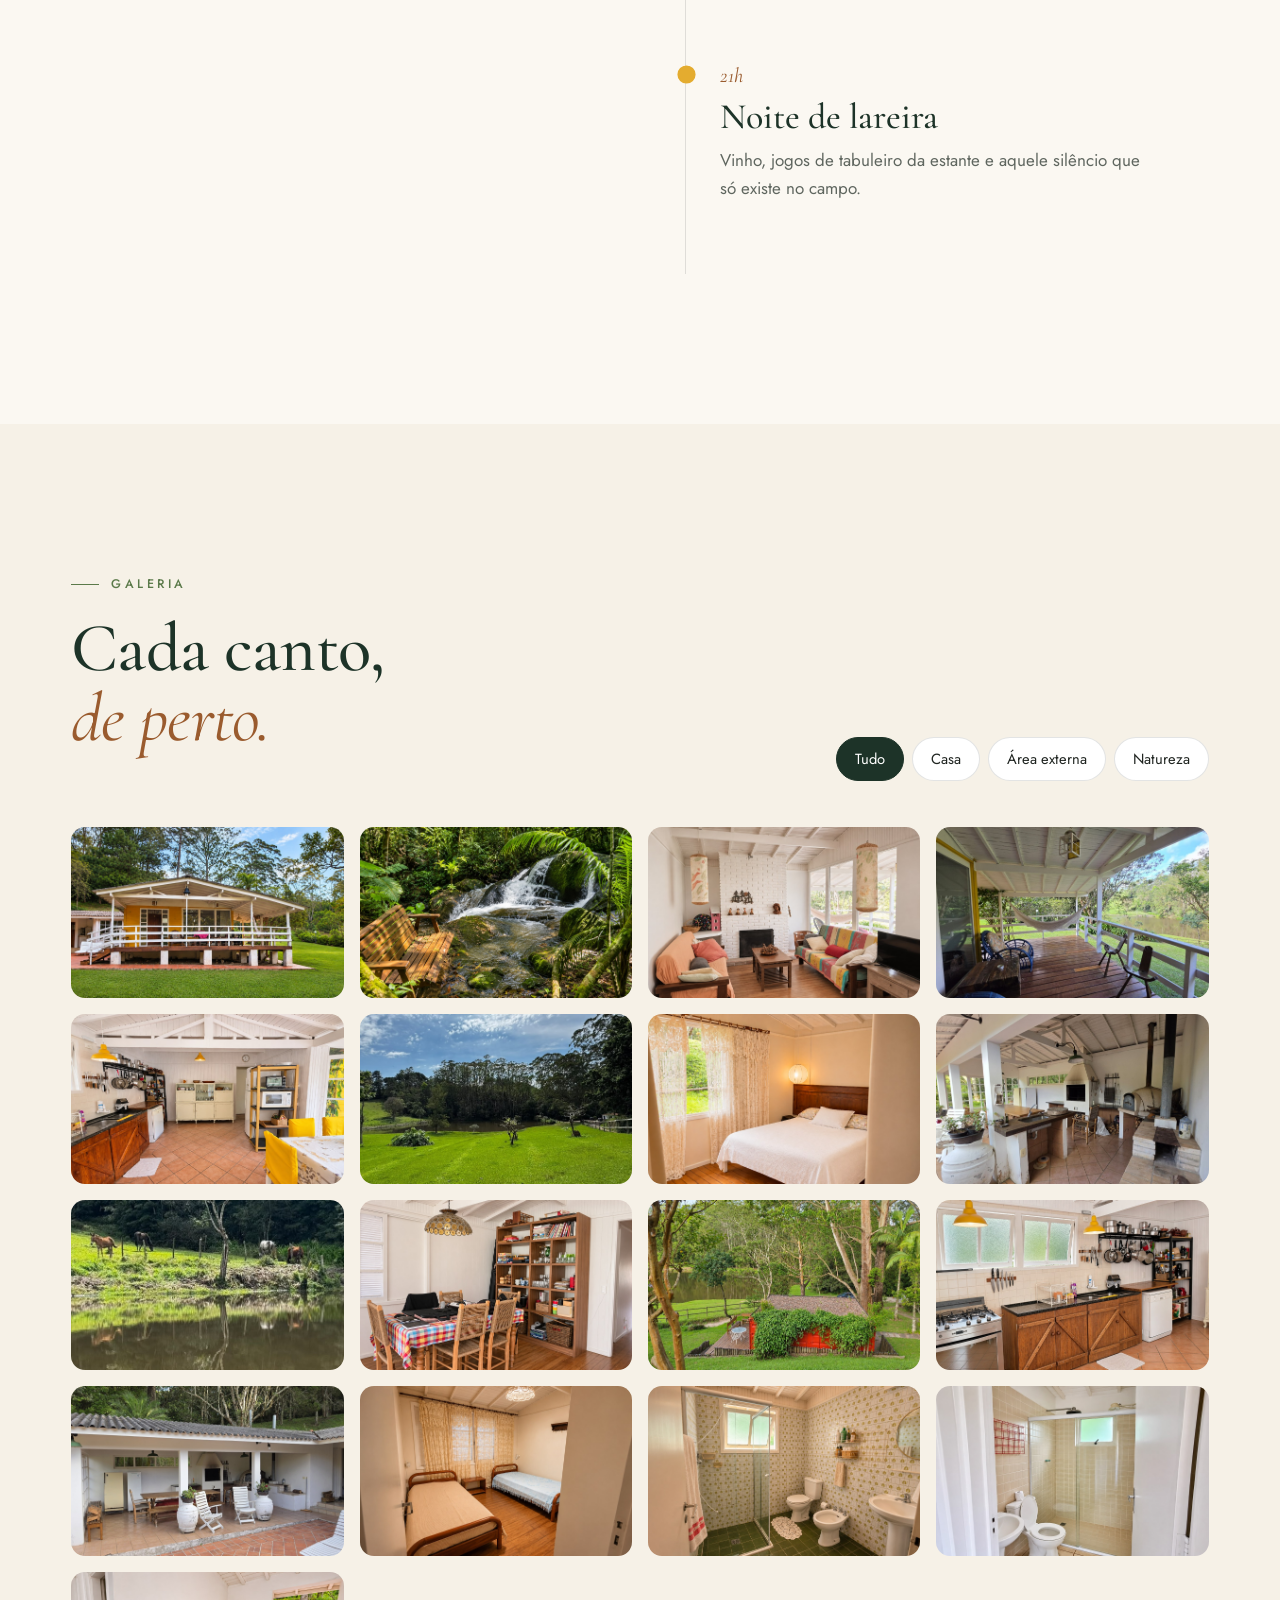
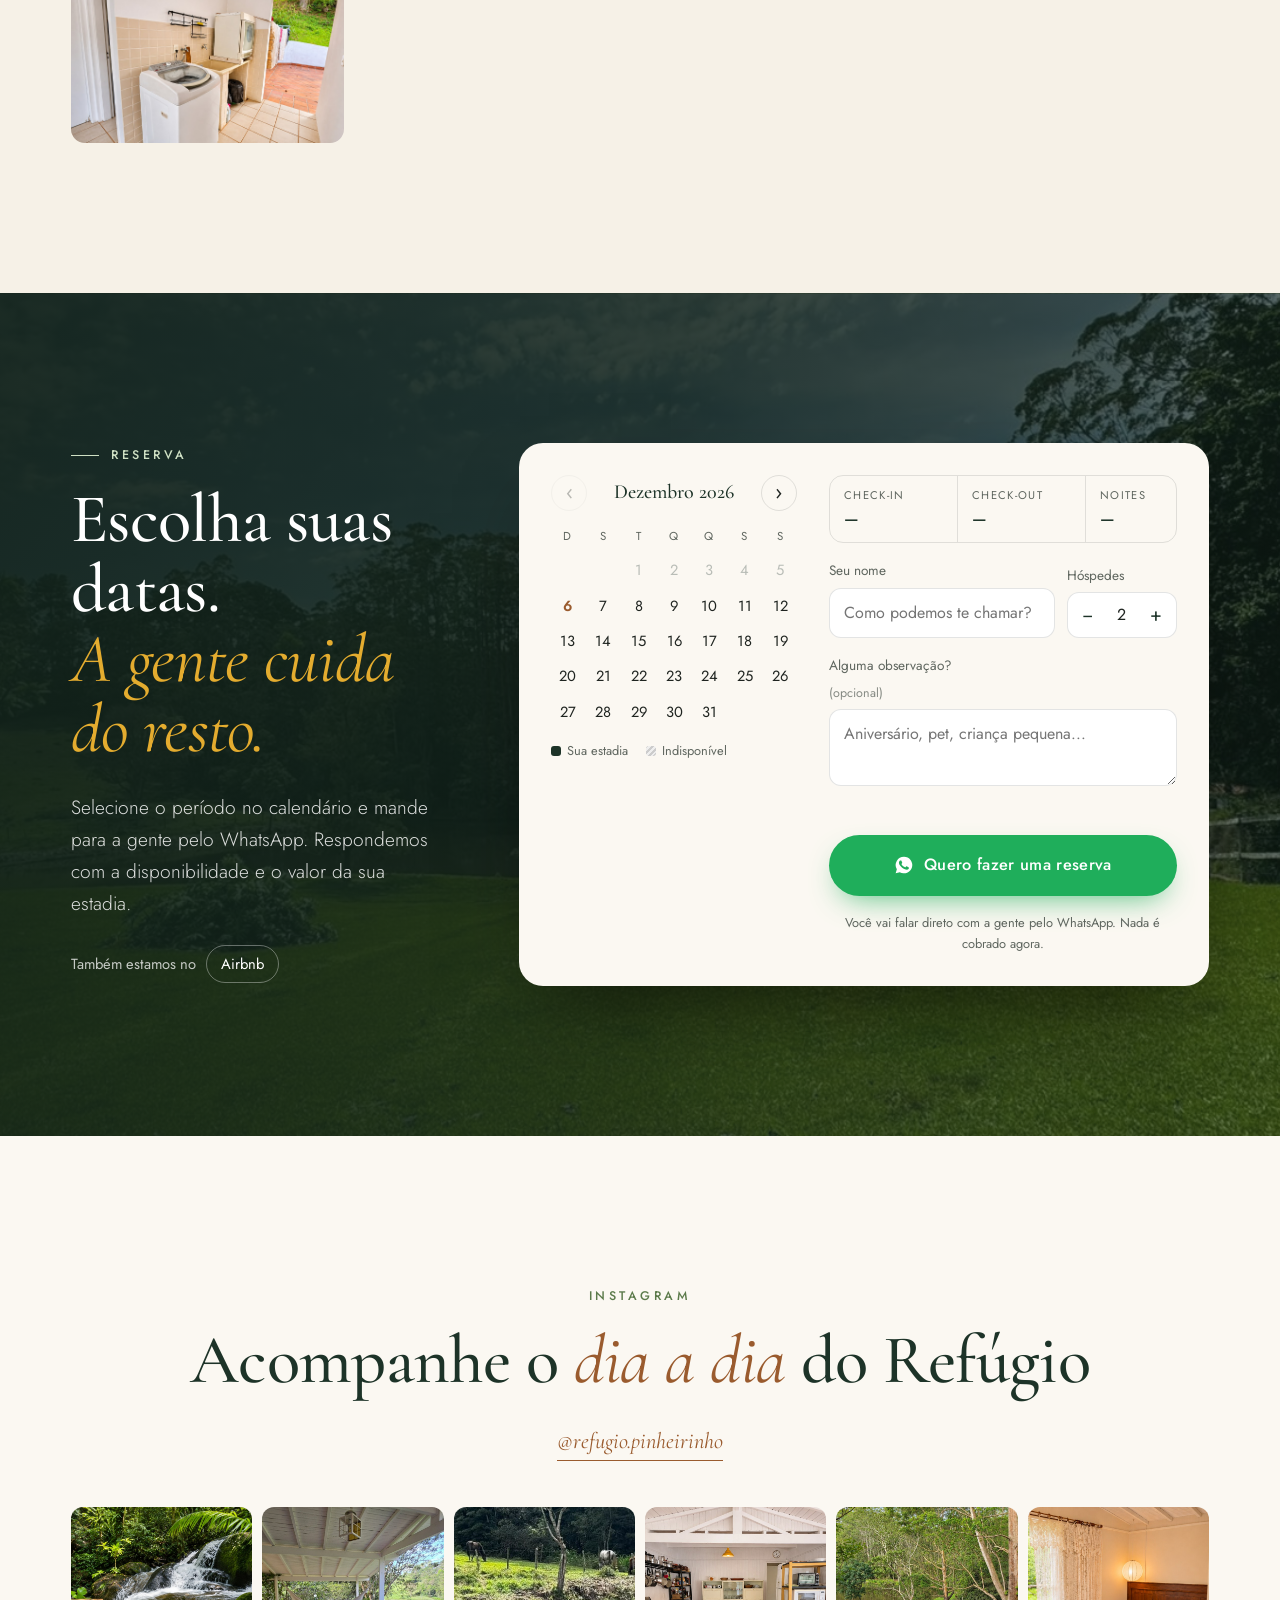
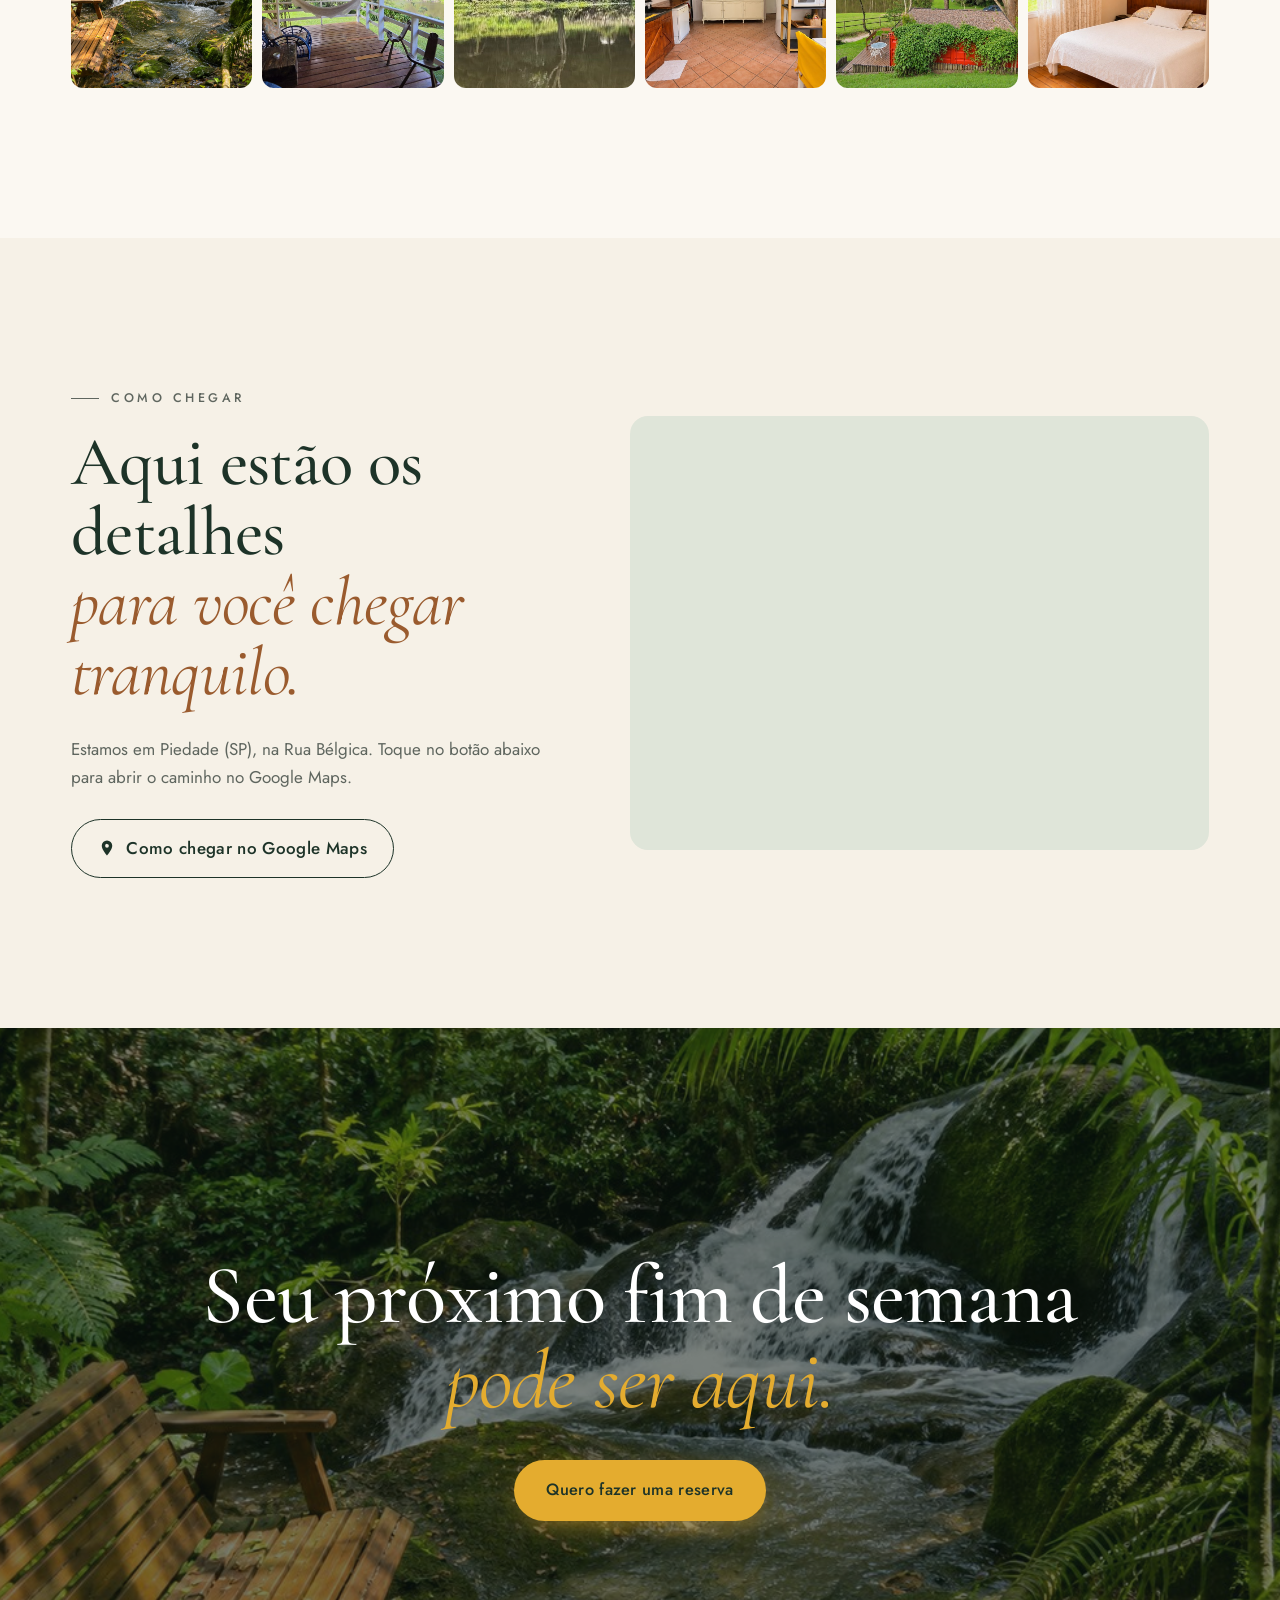
==== commit 04b7a70b: "Tira do site as fotos com resolução muito baixa (barco, casa à noite, área gourmet com violão, lago " ====
--- a/index.html
+++ b/index.html
@@ -13,7 +13,7 @@
   <link rel="preconnect" href="https://fonts.googleapis.com">
   <link rel="preconnect" href="https://fonts.gstatic.com" crossorigin>
   <link href="https://fonts.googleapis.com/css2?family=Cormorant+Garamond:ital,wght@0,400;0,500;0,600;1,400;1,500&family=Jost:wght@300;400;500;600&display=swap" rel="stylesheet">
-  <link rel="stylesheet" href="assets/css/style.css?v=202611122207">
+  <link rel="stylesheet" href="assets/css/style.css?v=202611122222">
 </head>
 <body>
 
@@ -116,7 +116,6 @@
         </div>
         <div class="story__pics">
           <img src="assets/img/inicio-1.jpg" alt="Memórias do Pinheirinho" loading="lazy" style="--r:.8">
-          <img src="assets/img/inicio-2.jpg" alt="Memórias do Pinheirinho" loading="lazy" style="--r:1.51">
         </div>
       </article>
 
@@ -284,16 +283,6 @@
         <img src="assets/img/lago-1.jpg" alt="Lago com a mata refletida na água" loading="lazy">
       </div>
     </div>
-    <div class="falls__pics reveal">
-      <div class="falls__row">
-        <img src="assets/img/lago-2.jpg" alt="Reflexo da mata no lago" loading="lazy" style="--r:1.55">
-        <img src="assets/img/lago-casa.jpg" alt="Beira do lago com o gramado" loading="lazy" style="--r:1.511">
-      </div>
-      <div class="falls__row">
-        <img src="assets/img/lago-3.jpg" alt="Barco no lago" loading="lazy" style="--r:1.511">
-        <img src="assets/img/lago-4.jpg" alt="Barco no lago" loading="lazy" style="--r:1.511">
-      </div>
-    </div>
   </div>
 </section>
 
@@ -483,7 +472,7 @@
   <div class="film" id="filmBox"></div>
 </div>
 
-<script src="assets/js/config.js?v=202611122207"></script>
-<script src="assets/js/main.js?v=202611122207"></script>
+<script src="assets/js/config.js?v=202611122222"></script>
+<script src="assets/js/main.js?v=202611122222"></script>
 </body>
 </html>
--- a/assets/css/style.css
+++ b/assets/css/style.css
@@ -459,3 +459,5 @@
 .steps__pdf{justify-self:center;margin-top:6px}
 .steps__end{text-align:center;margin-top:clamp(36px,5vw,56px);display:grid;gap:14px;justify-items:center}
 .steps__end p{color:var(--muted)}
+.step__img--duo{display:grid;grid-template-rows:1fr 1fr;gap:6px;aspect-ratio:8/9;background:none}
+.step__img--duo img{border-radius:var(--radius)}
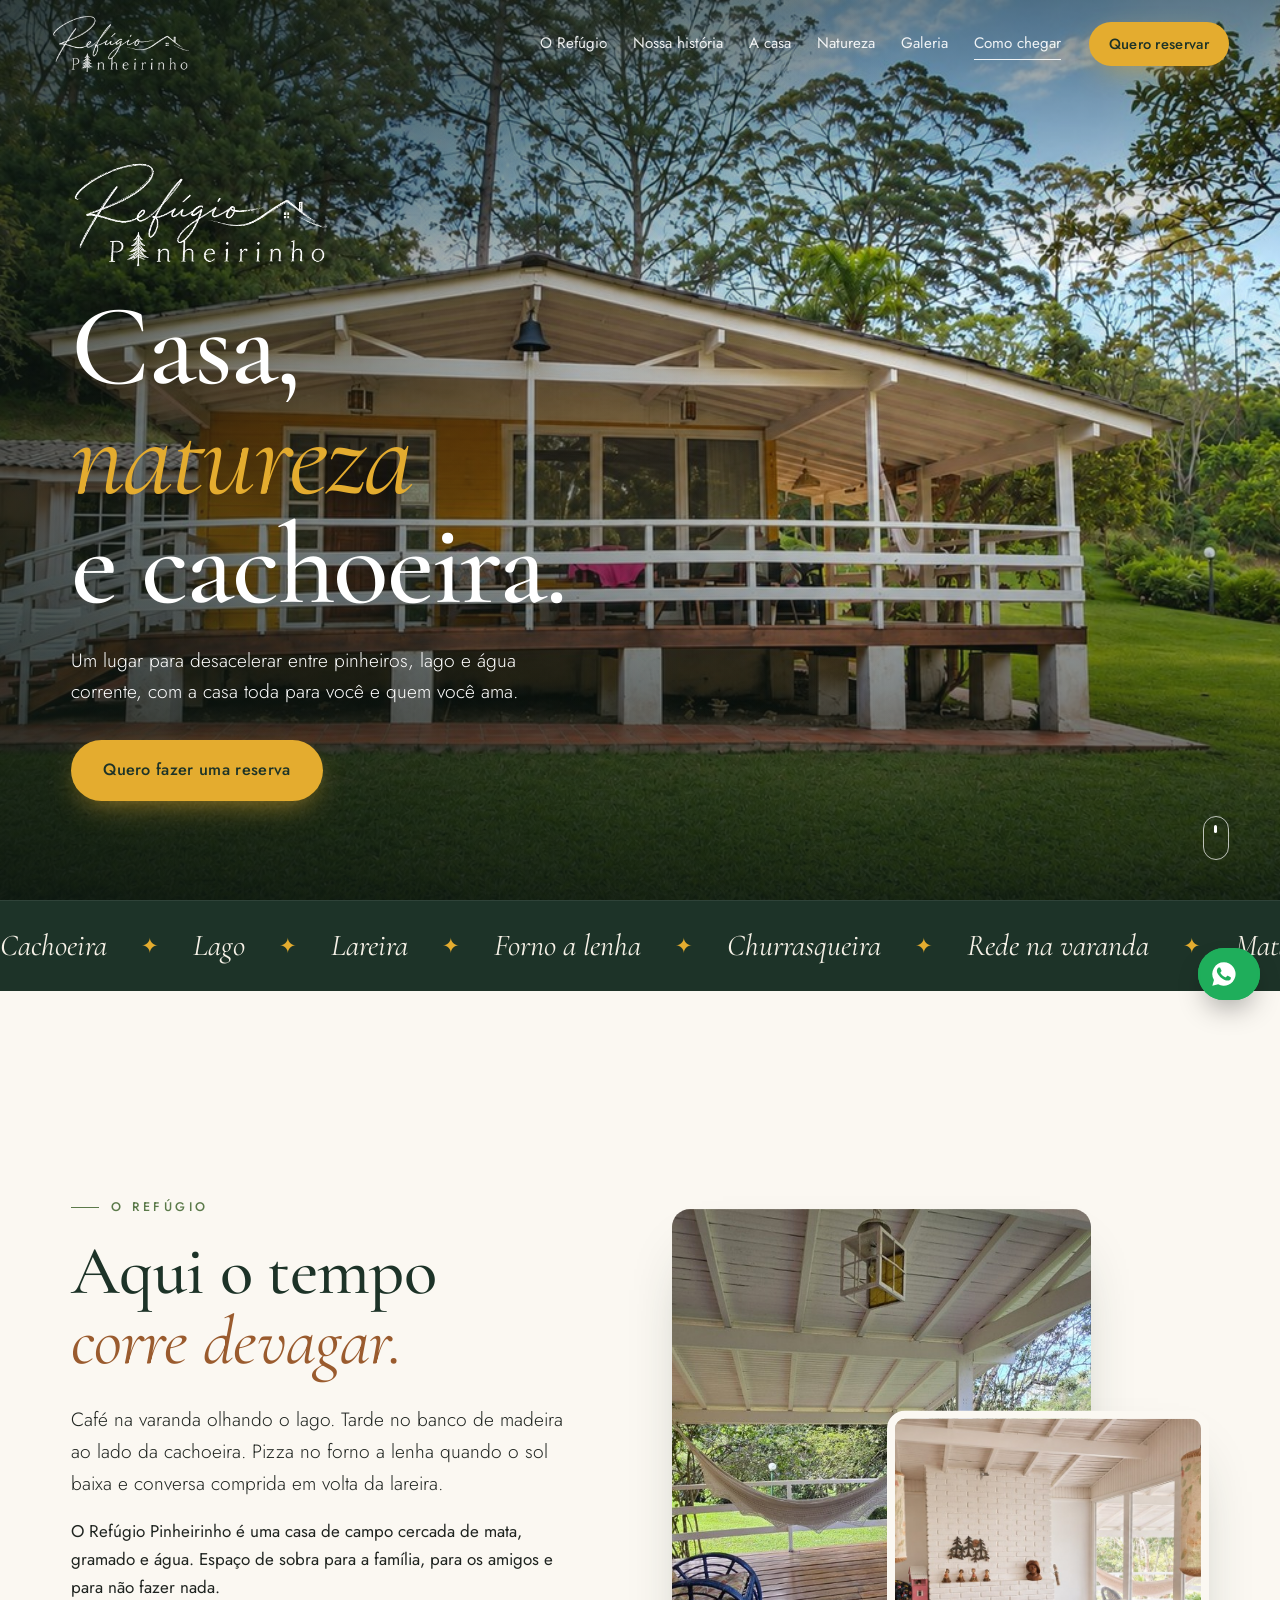
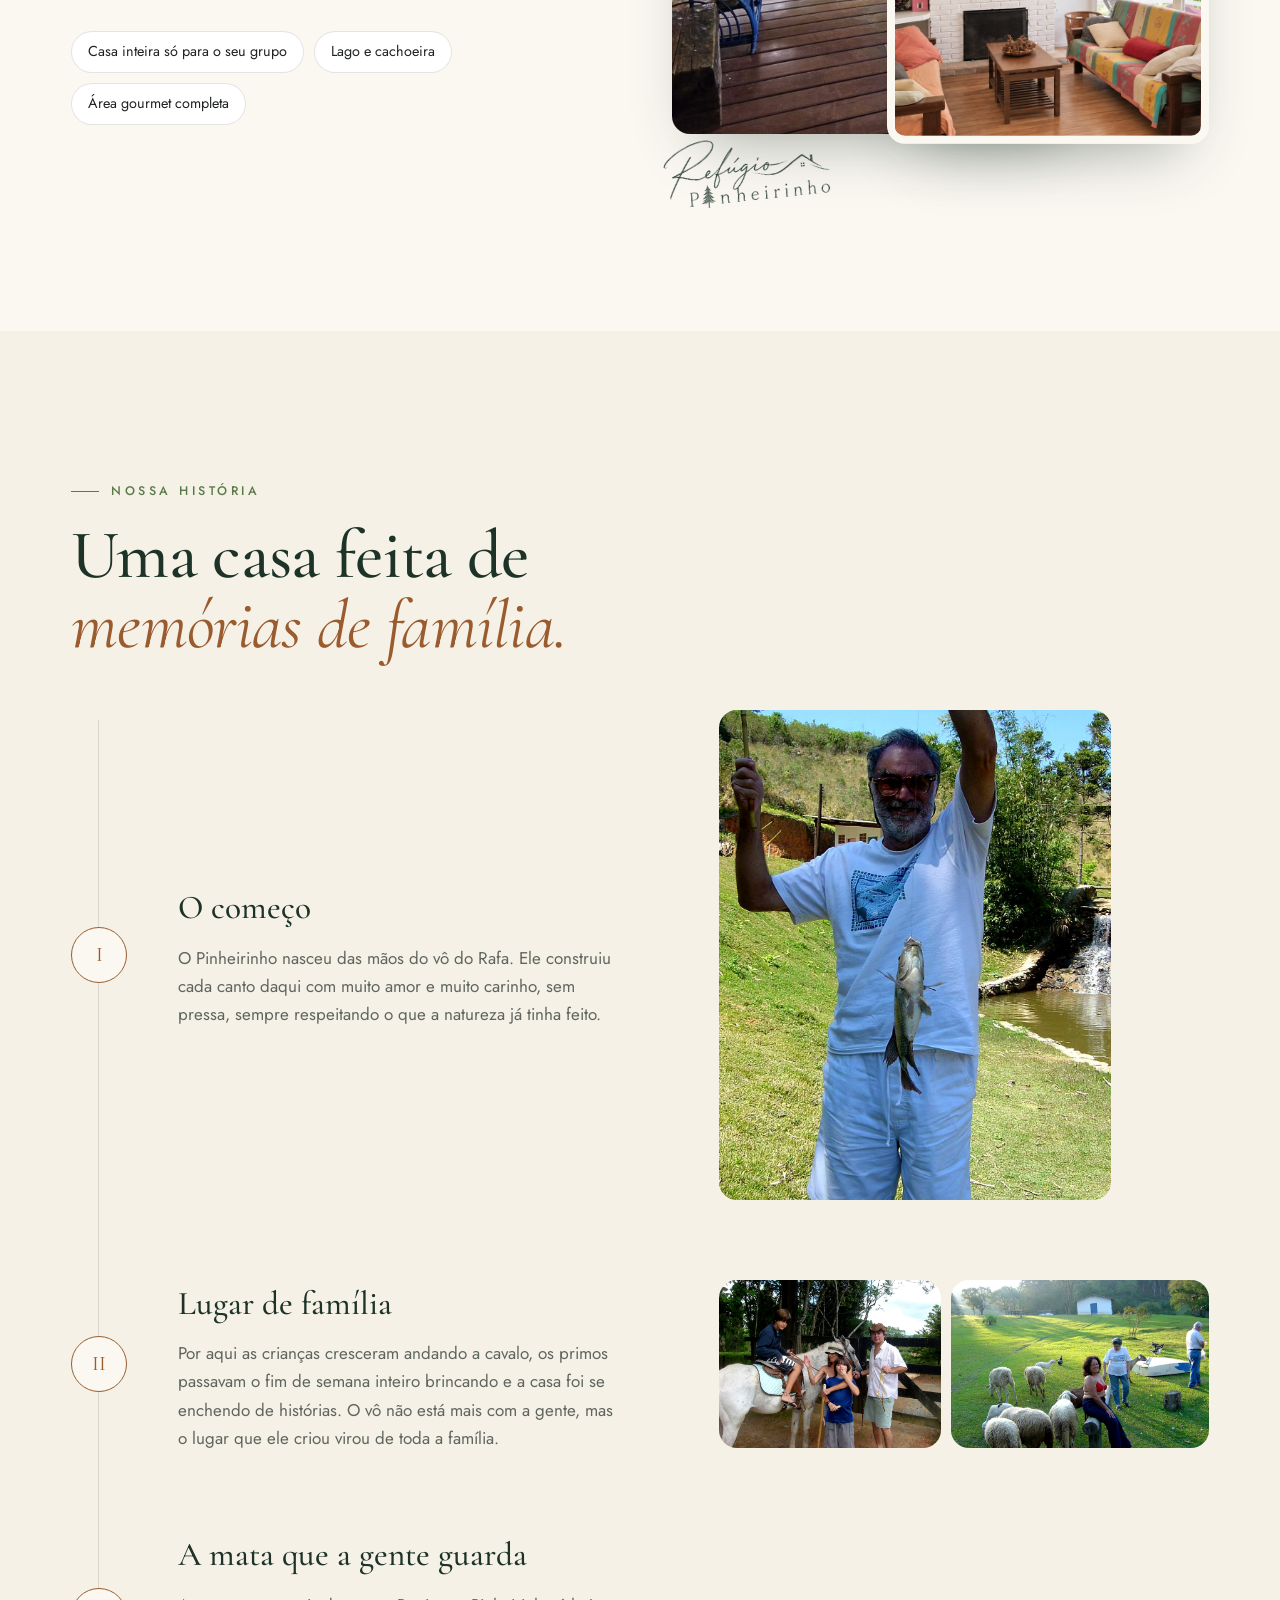
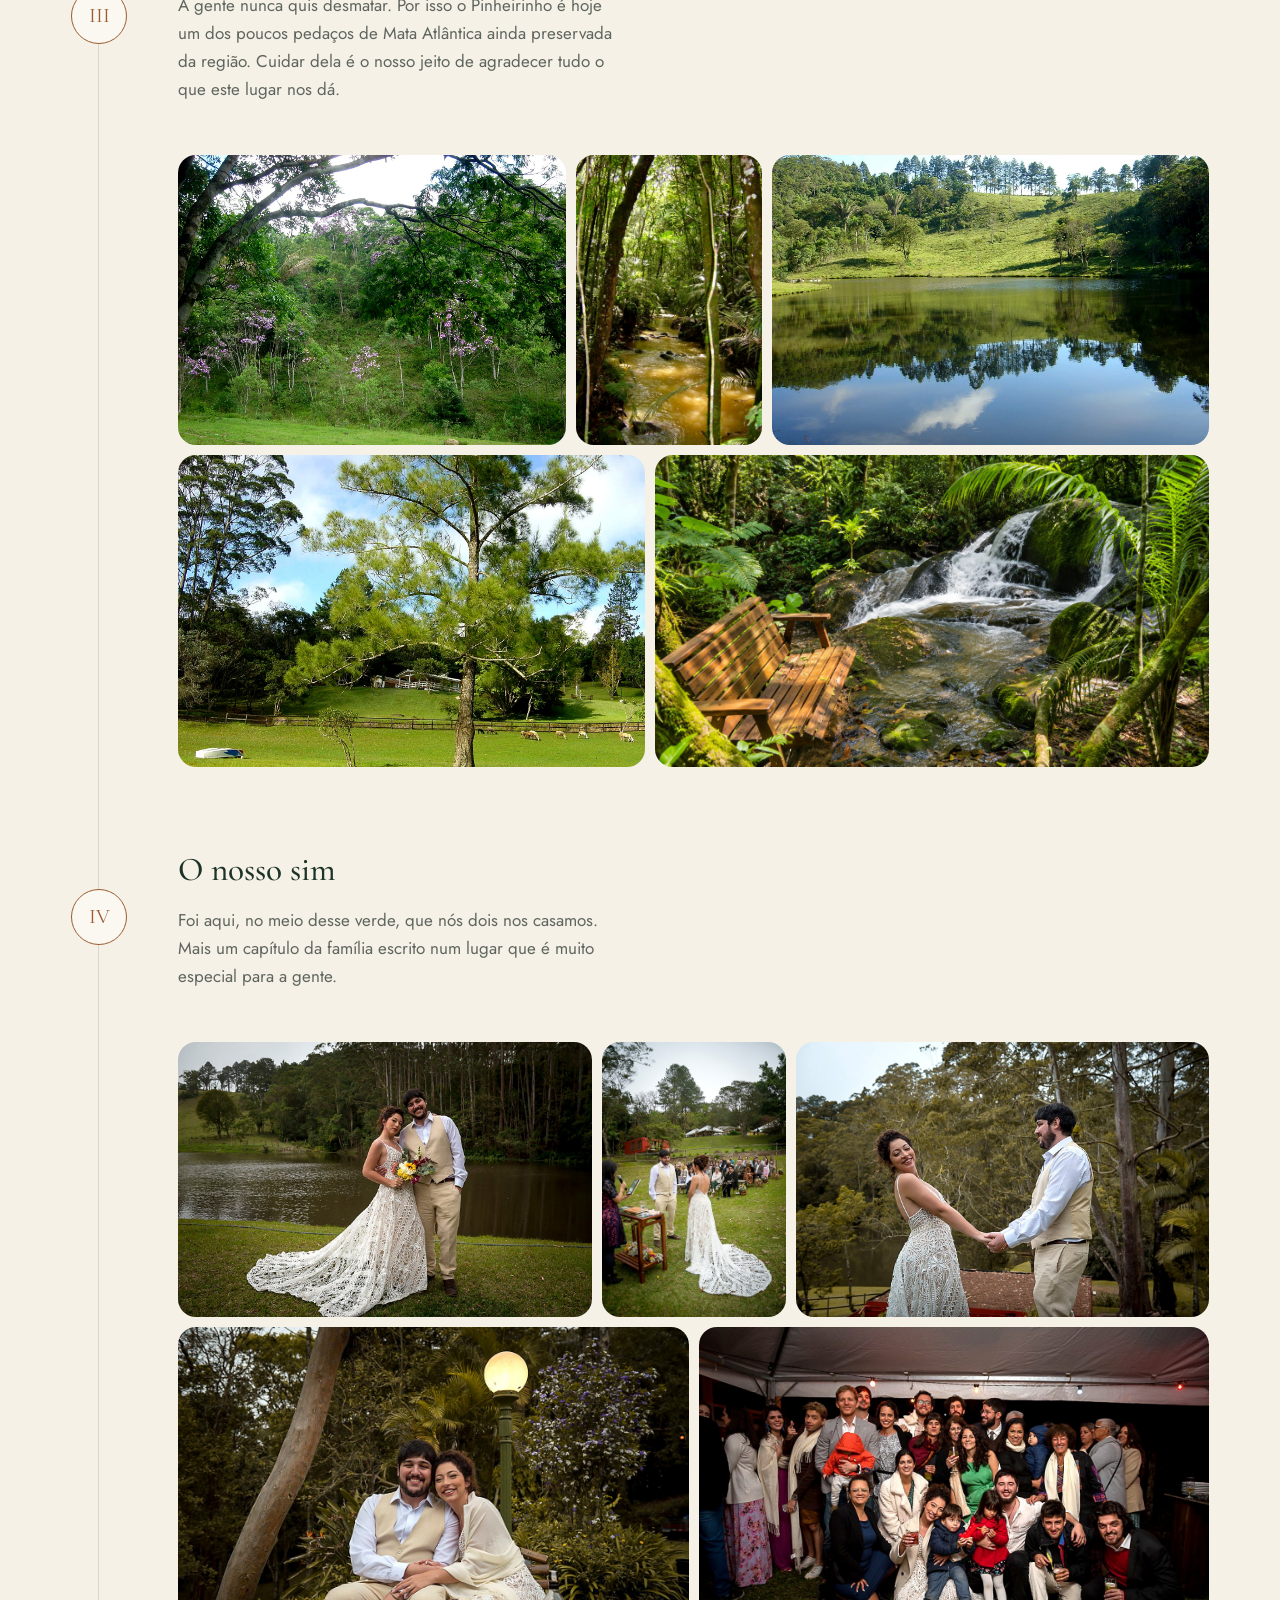
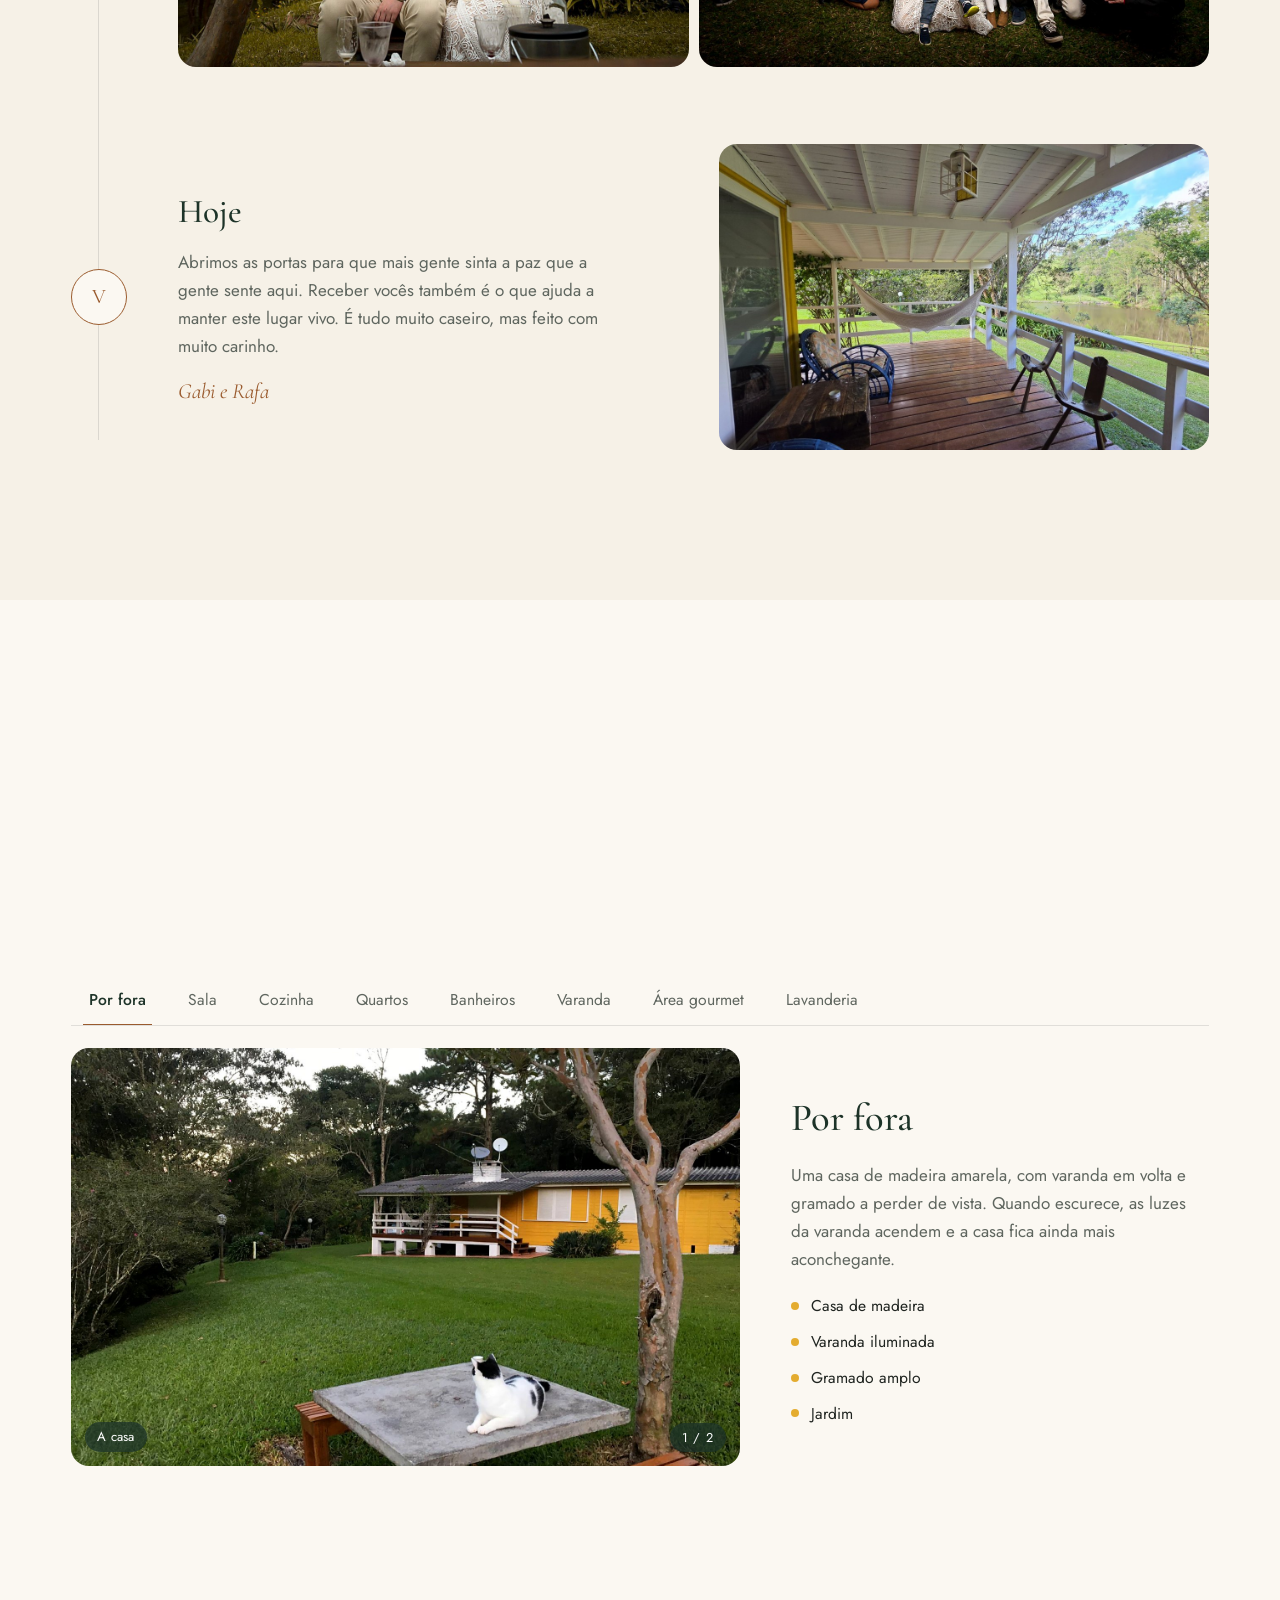
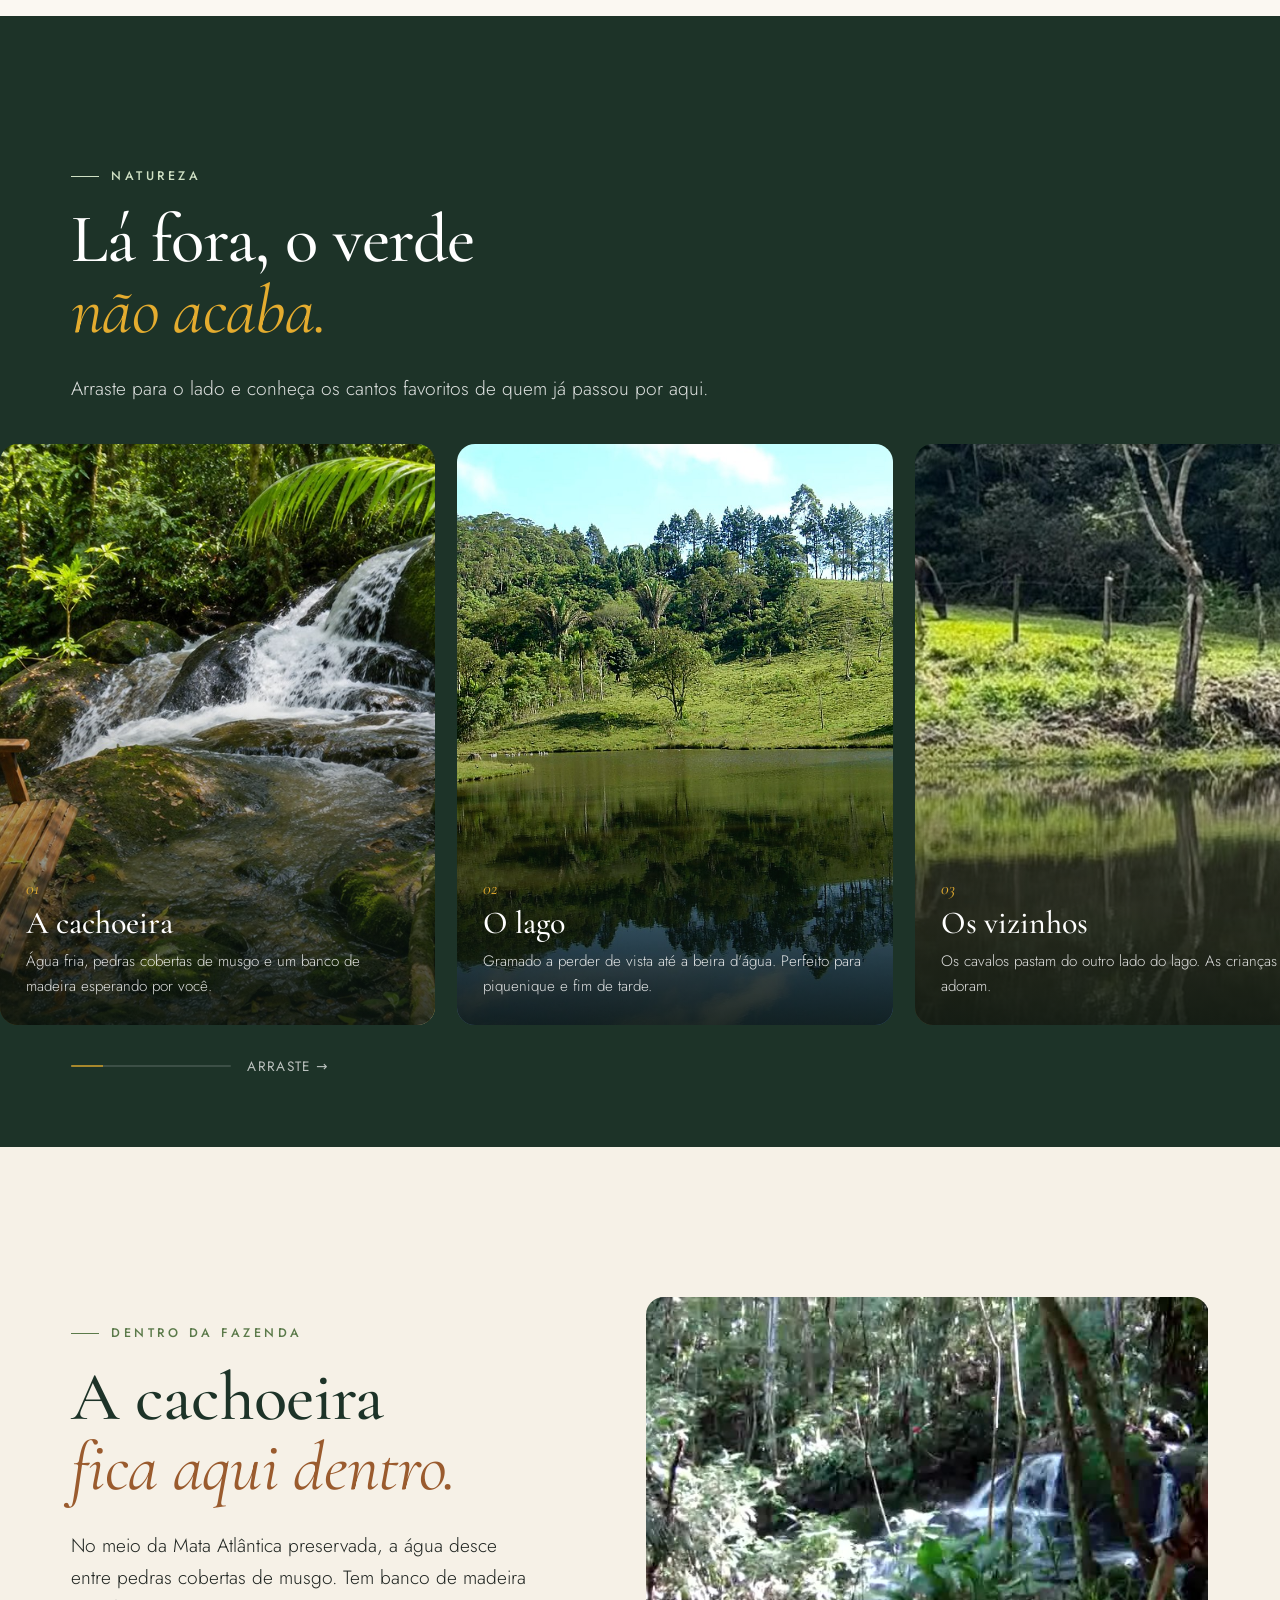
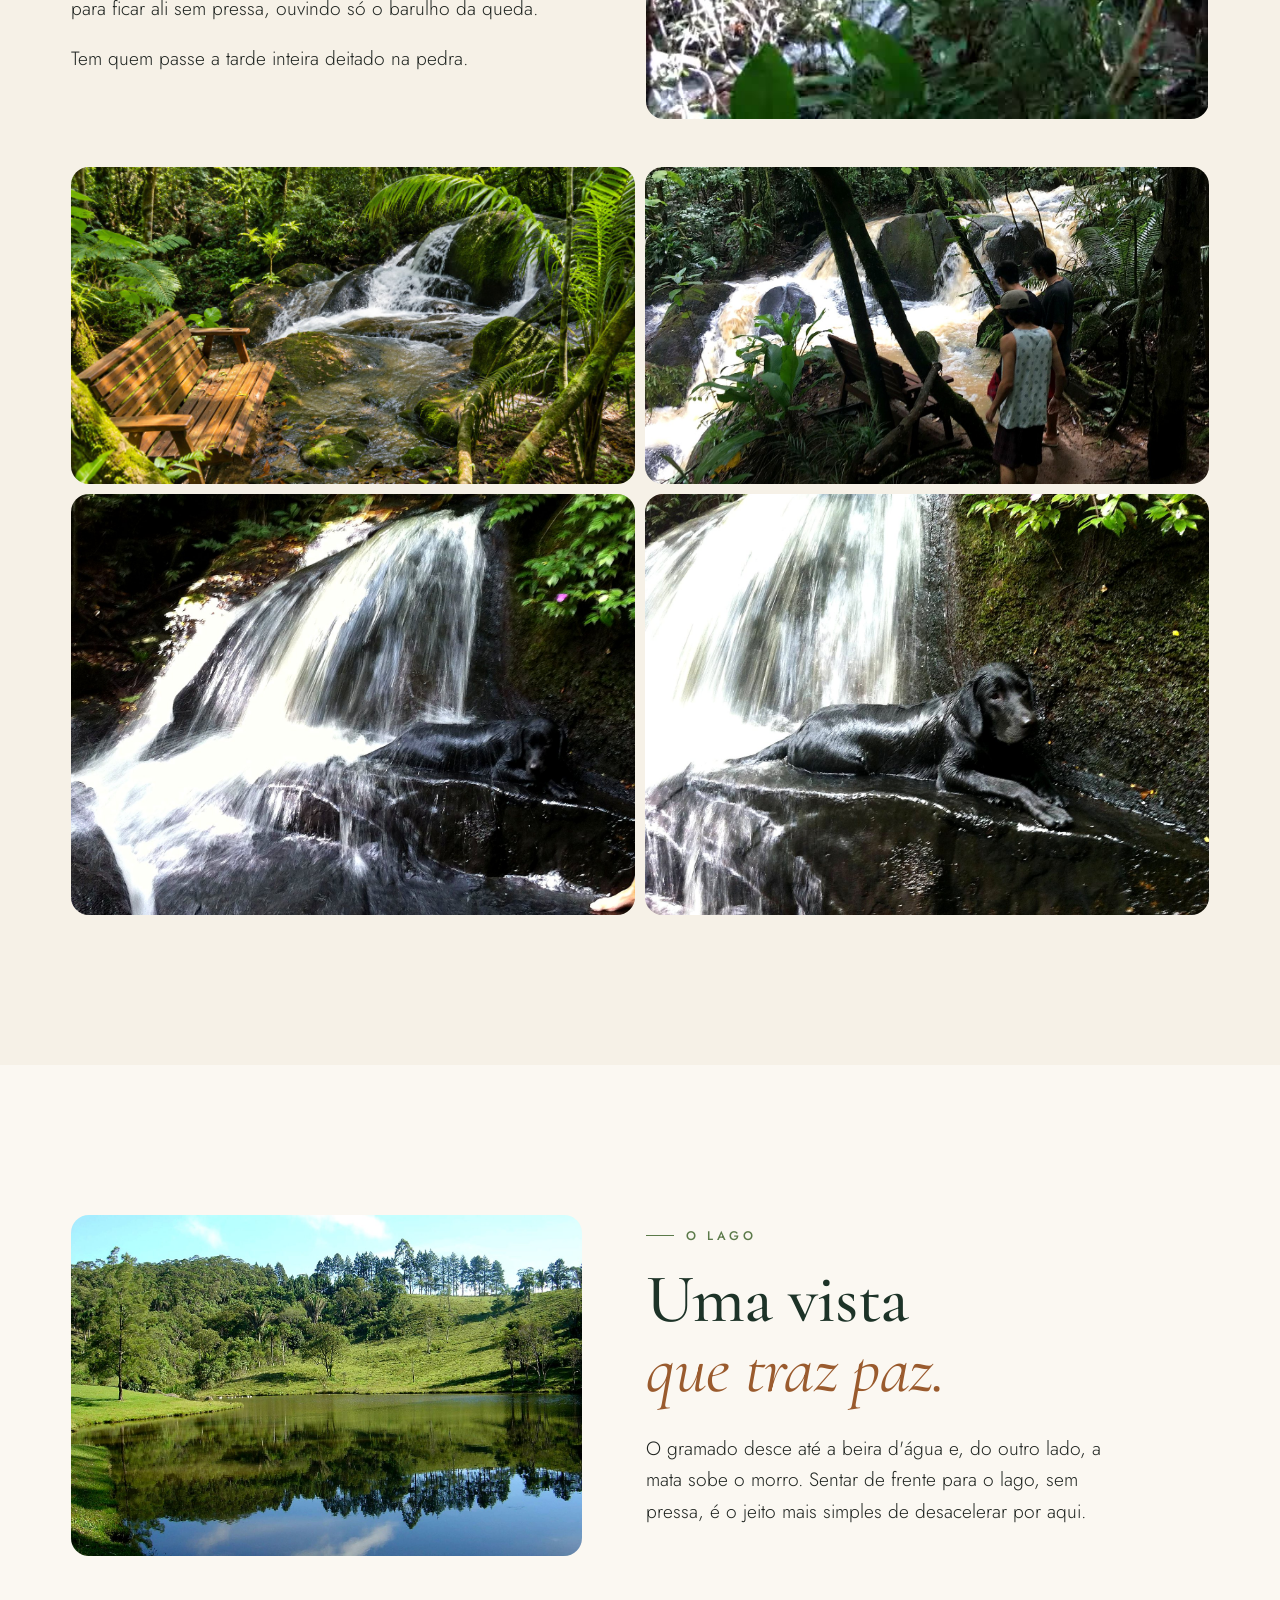
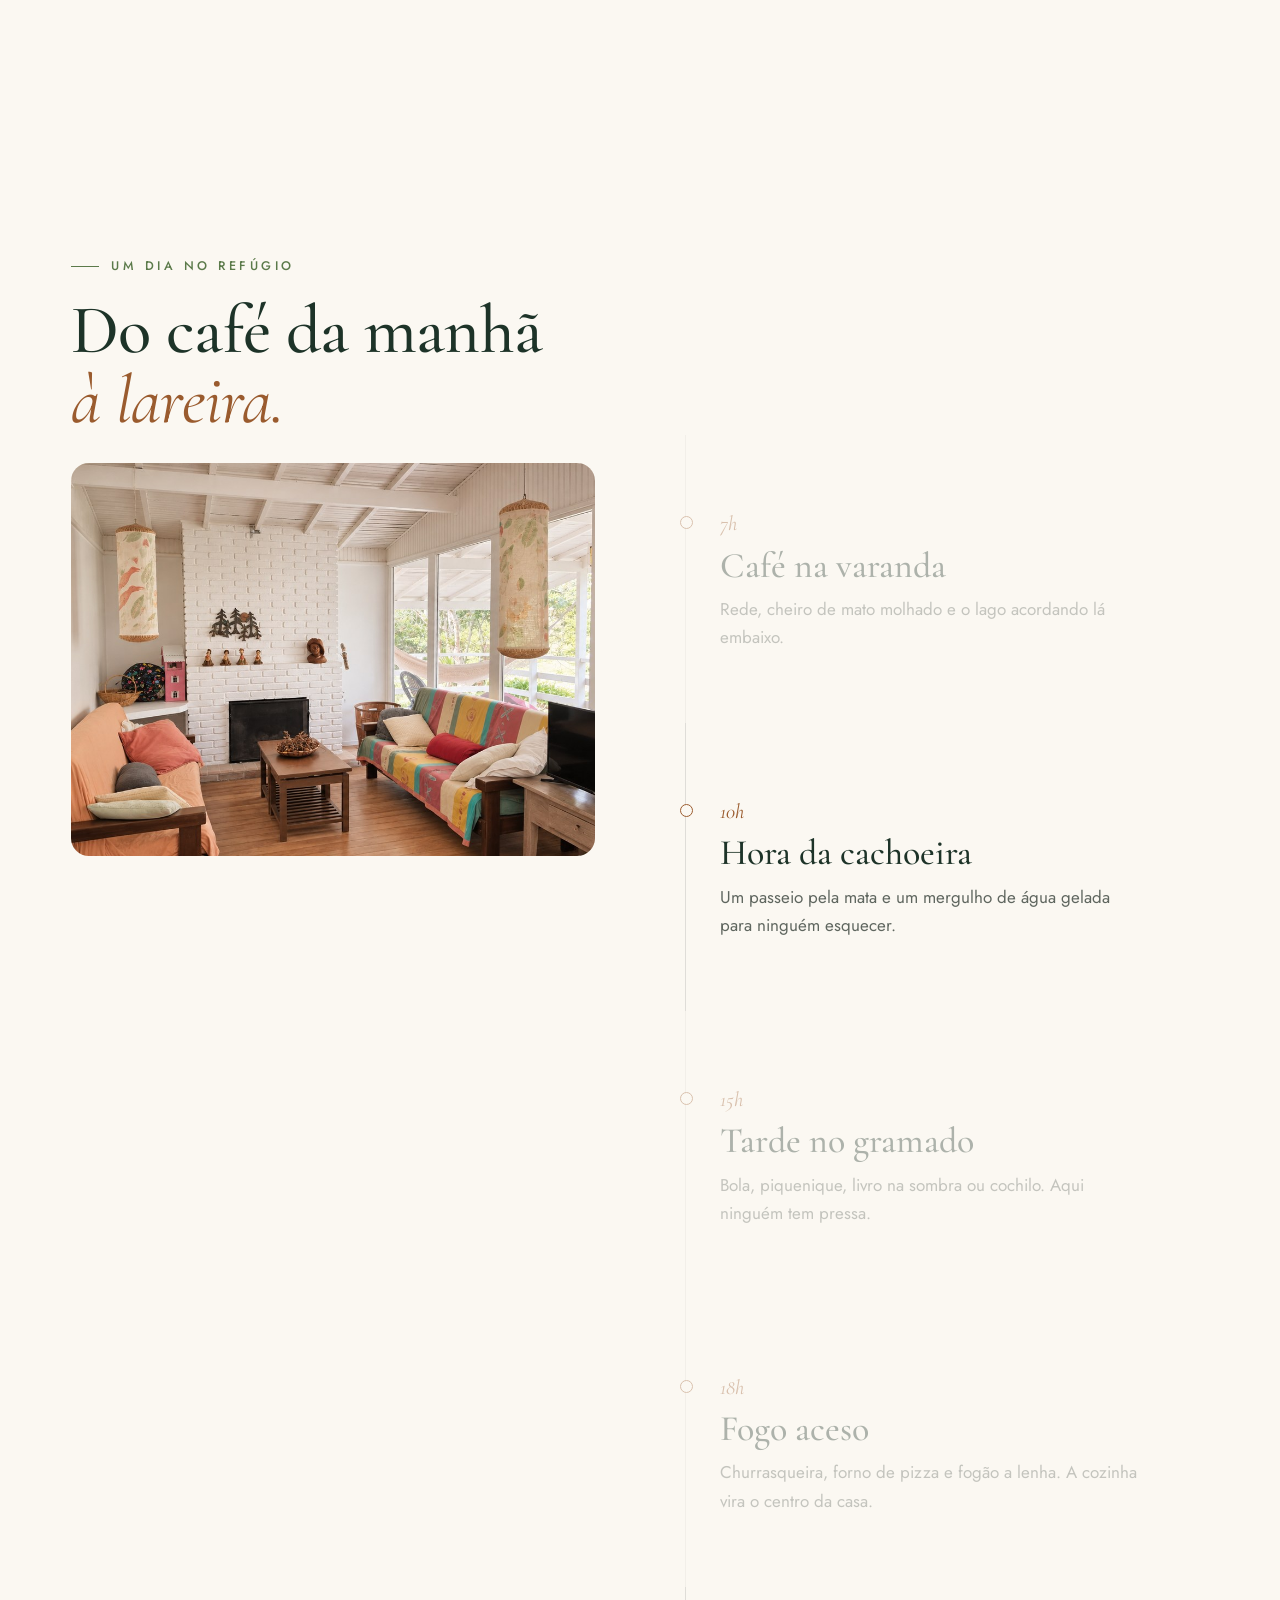
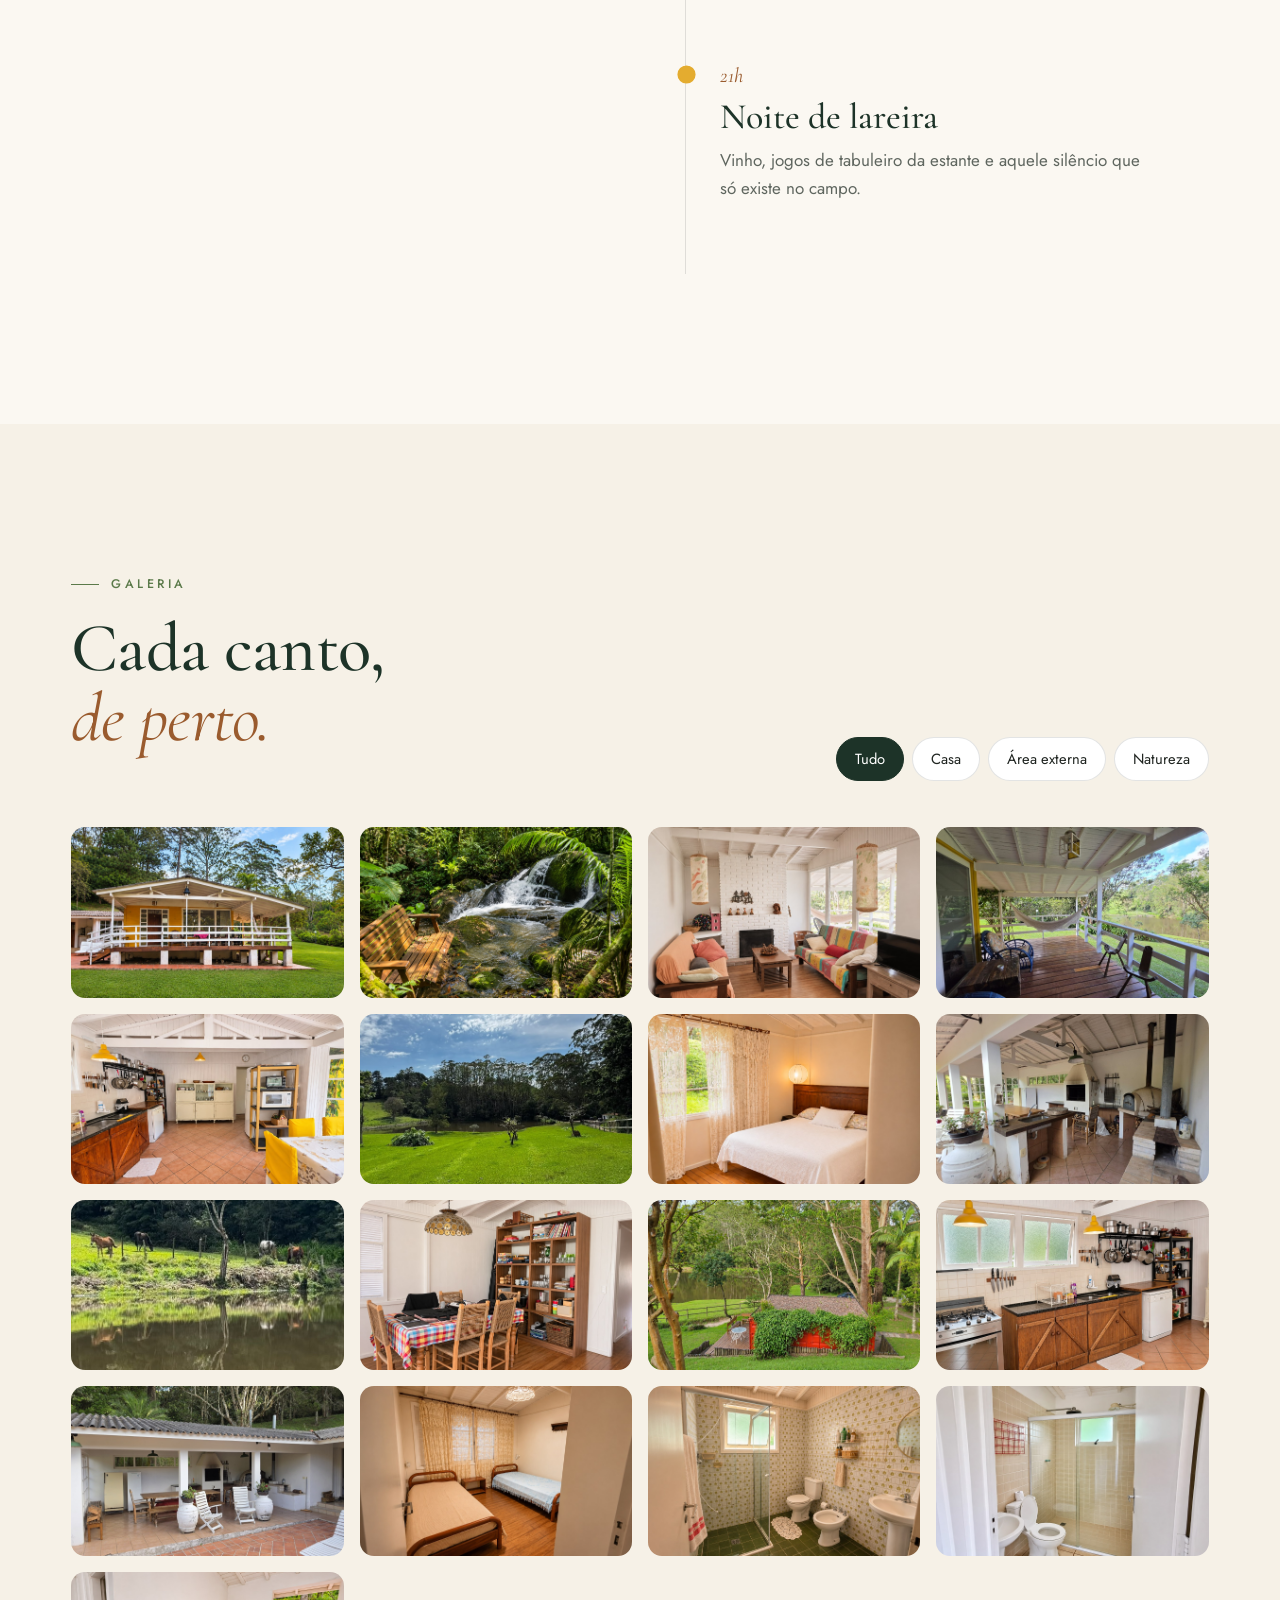
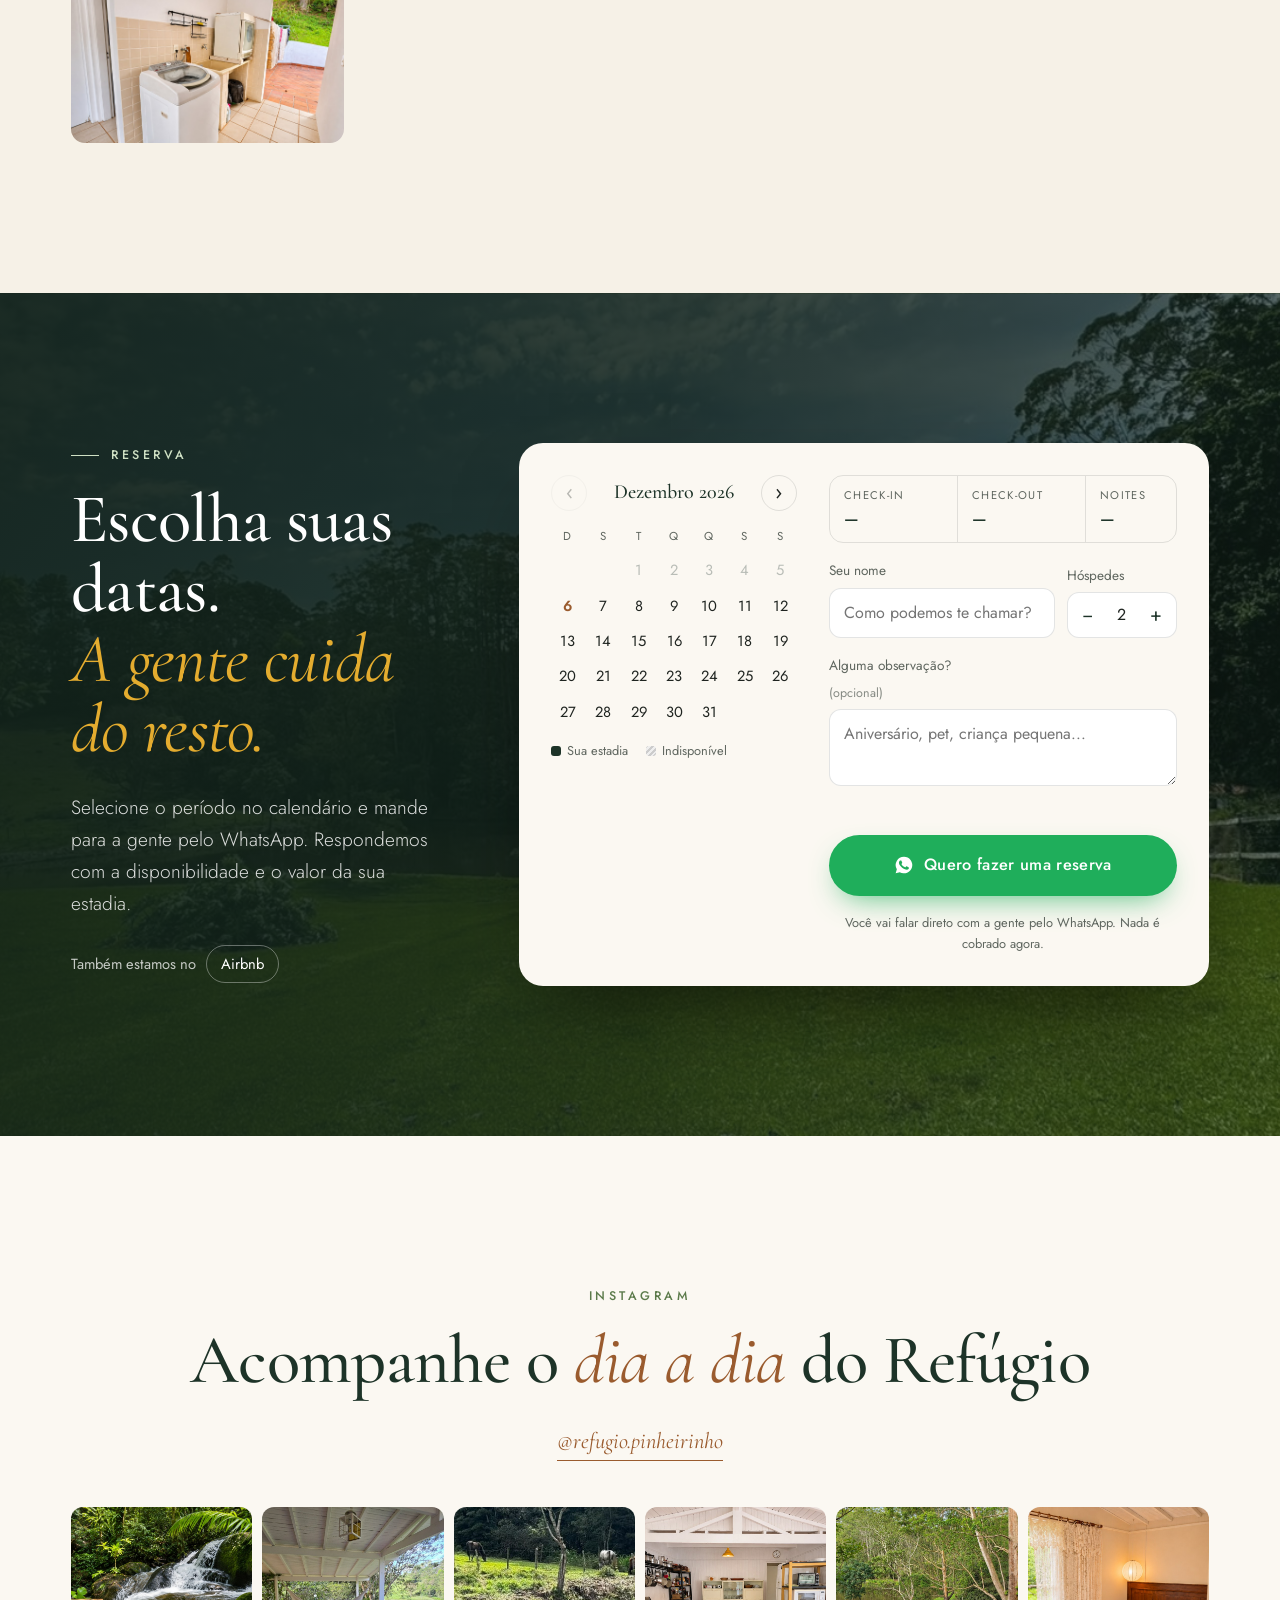
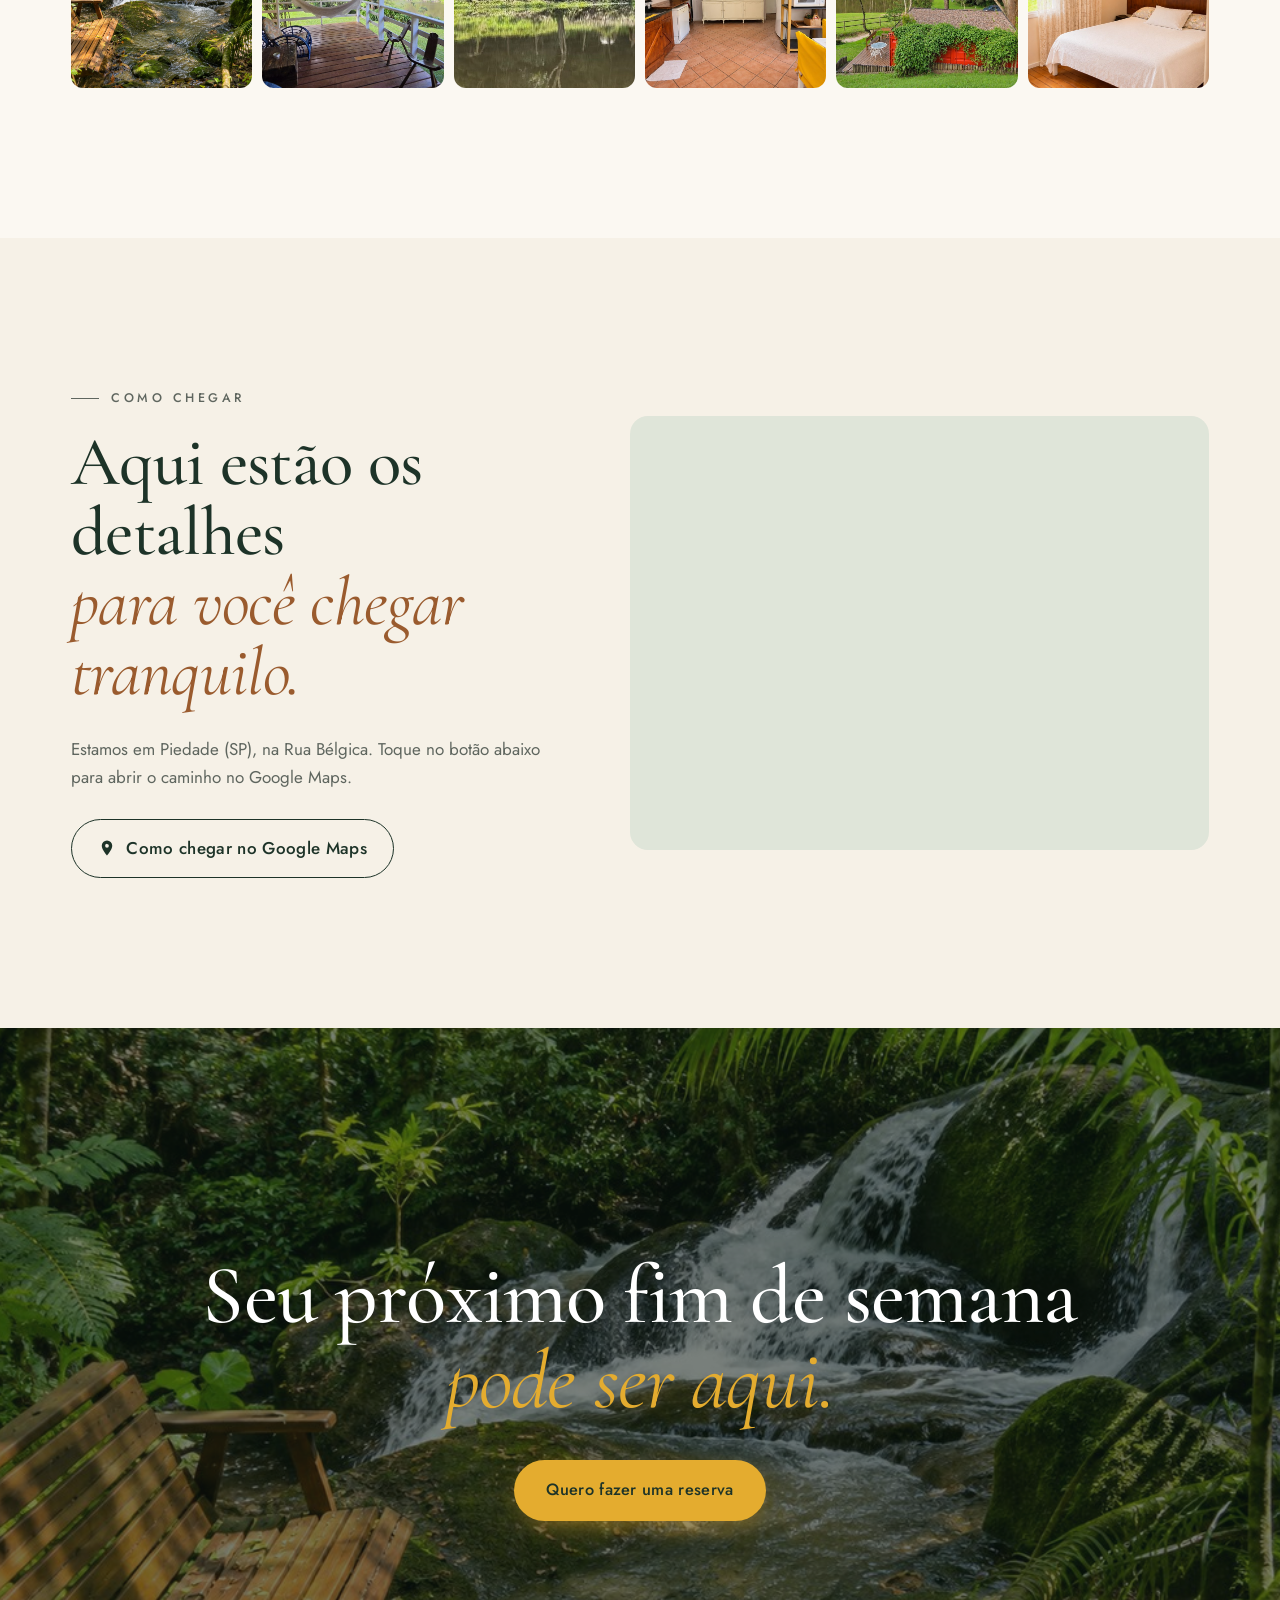
==== commit 85b1ab9f: "O lago: título e texto sobre a vista que traz paz Co-Authored-By: Claude Opus 5.5 <noreply@anthropic" ====
--- a/index.html
+++ b/index.html
@@ -13,7 +13,7 @@
   <link rel="preconnect" href="https://fonts.googleapis.com">
   <link rel="preconnect" href="https://fonts.gstatic.com" crossorigin>
   <link href="https://fonts.googleapis.com/css2?family=Cormorant+Garamond:ital,wght@0,400;0,500;0,600;1,400;1,500&family=Jost:wght@300;400;500;600&display=swap" rel="stylesheet">
-  <link rel="stylesheet" href="assets/css/style.css?v=202611122222">
+  <link rel="stylesheet" href="assets/css/style.css?v=202611122223">
 </head>
 <body>
 
@@ -276,8 +276,8 @@
     <div class="falls__head">
       <div class="falls__text">
         <p class="eyebrow reveal">O lago</p>
-        <h2 class="h2 reveal">Água parada,<br><em>mata refletida.</em></h2>
-        <p class="lead reveal">O gramado desce até a beira d'água e, do outro lado, a mata sobe o morro. Nas manhãs sem vento, o lago vira um espelho.</p>
+        <h2 class="h2 reveal">Uma vista<br><em>que traz paz.</em></h2>
+        <p class="lead reveal">O gramado desce até a beira d'água e, do outro lado, a mata sobe o morro. Sentar de frente para o lago, sem pressa, é o jeito mais simples de desacelerar por aqui.</p>
       </div>
       <div class="falls__media reveal">
         <img src="assets/img/lago-1.jpg" alt="Lago com a mata refletida na água" loading="lazy">
@@ -472,7 +472,7 @@
   <div class="film" id="filmBox"></div>
 </div>
 
-<script src="assets/js/config.js?v=202611122222"></script>
-<script src="assets/js/main.js?v=202611122222"></script>
+<script src="assets/js/config.js?v=202611122223"></script>
+<script src="assets/js/main.js?v=202611122223"></script>
 </body>
 </html>
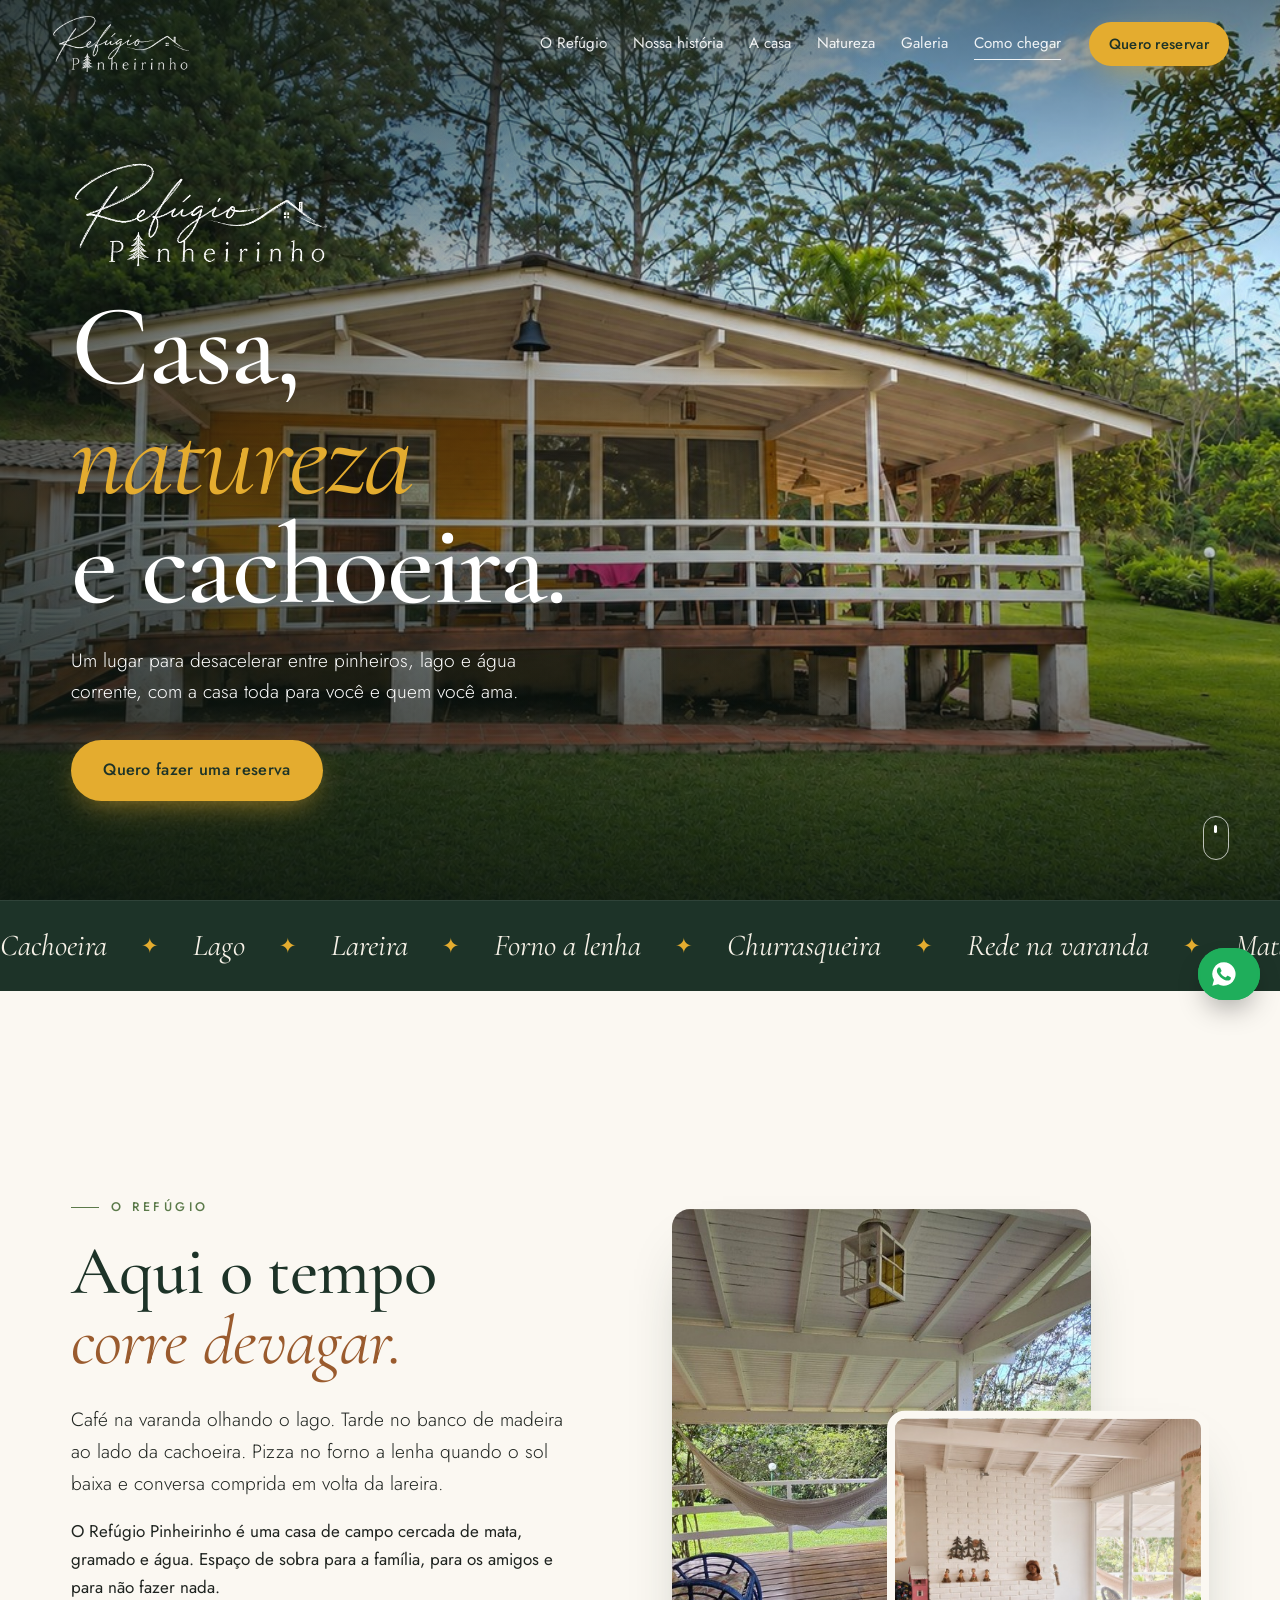
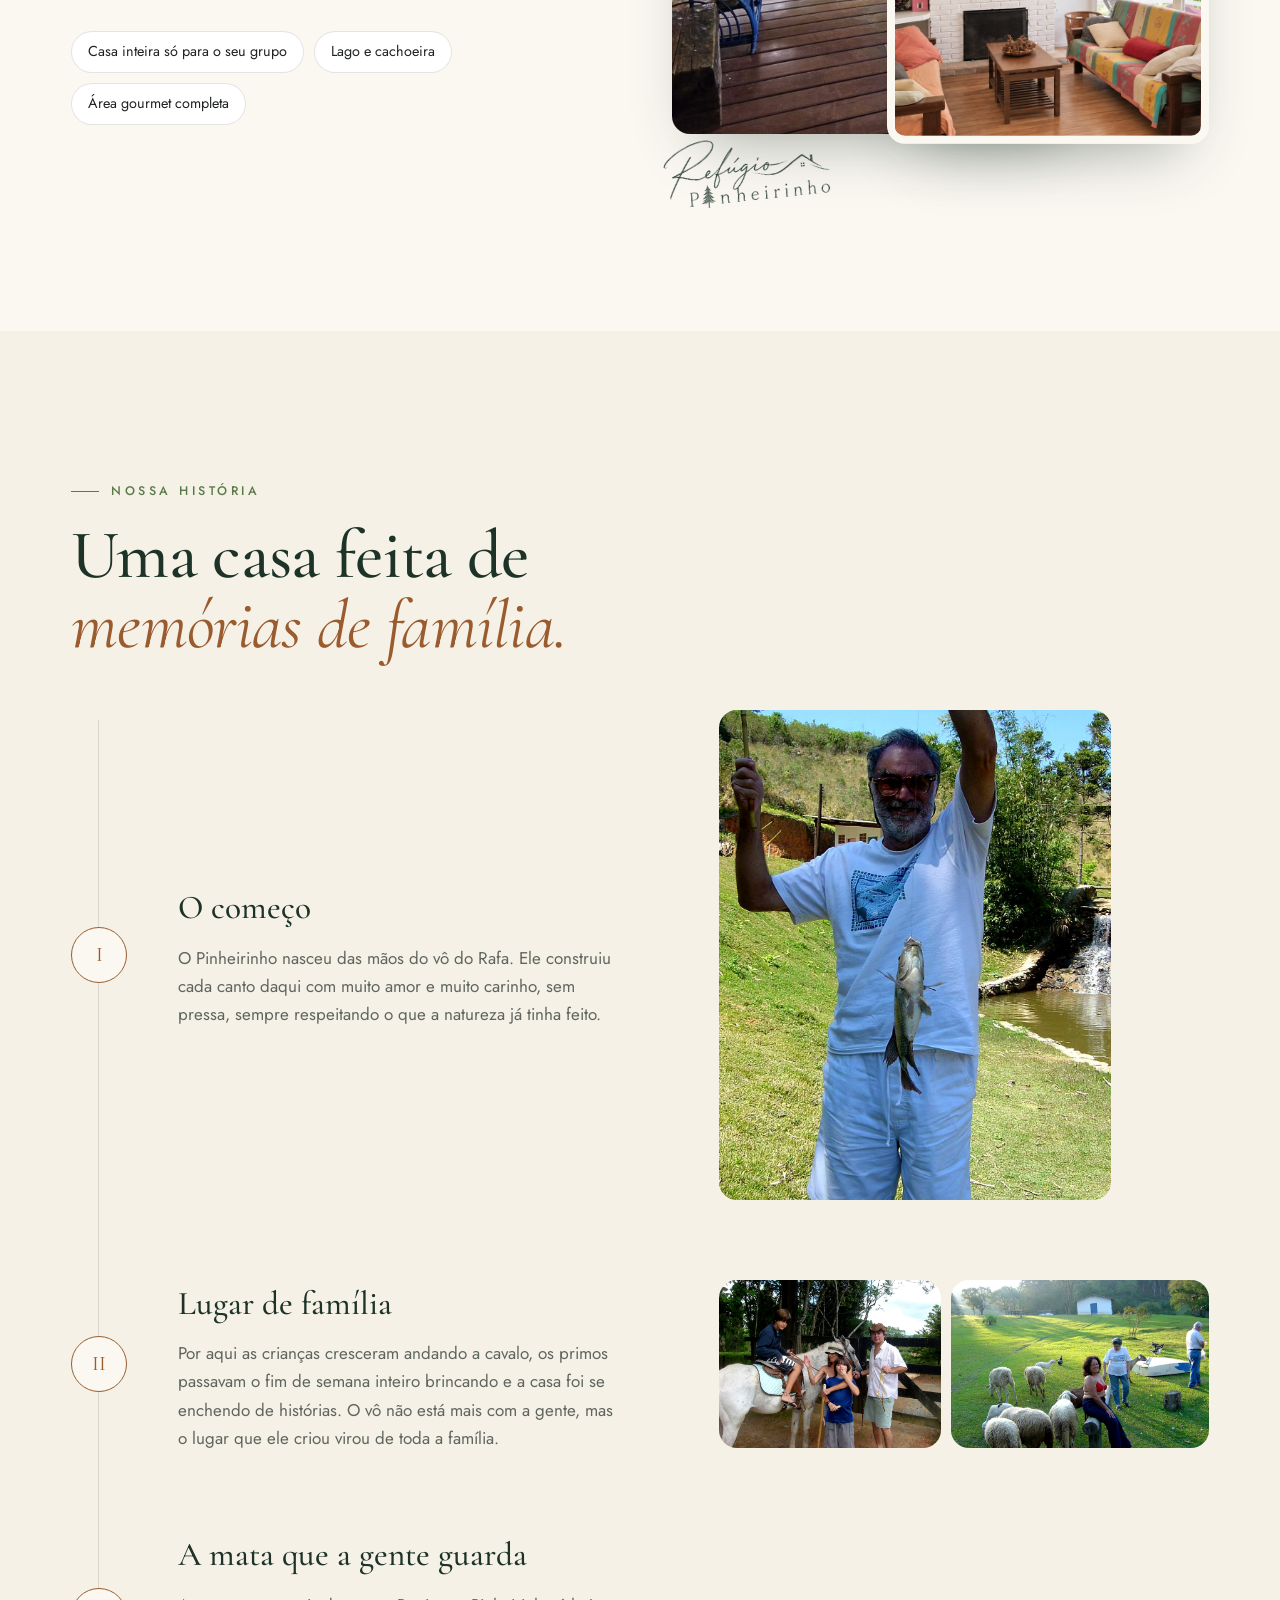
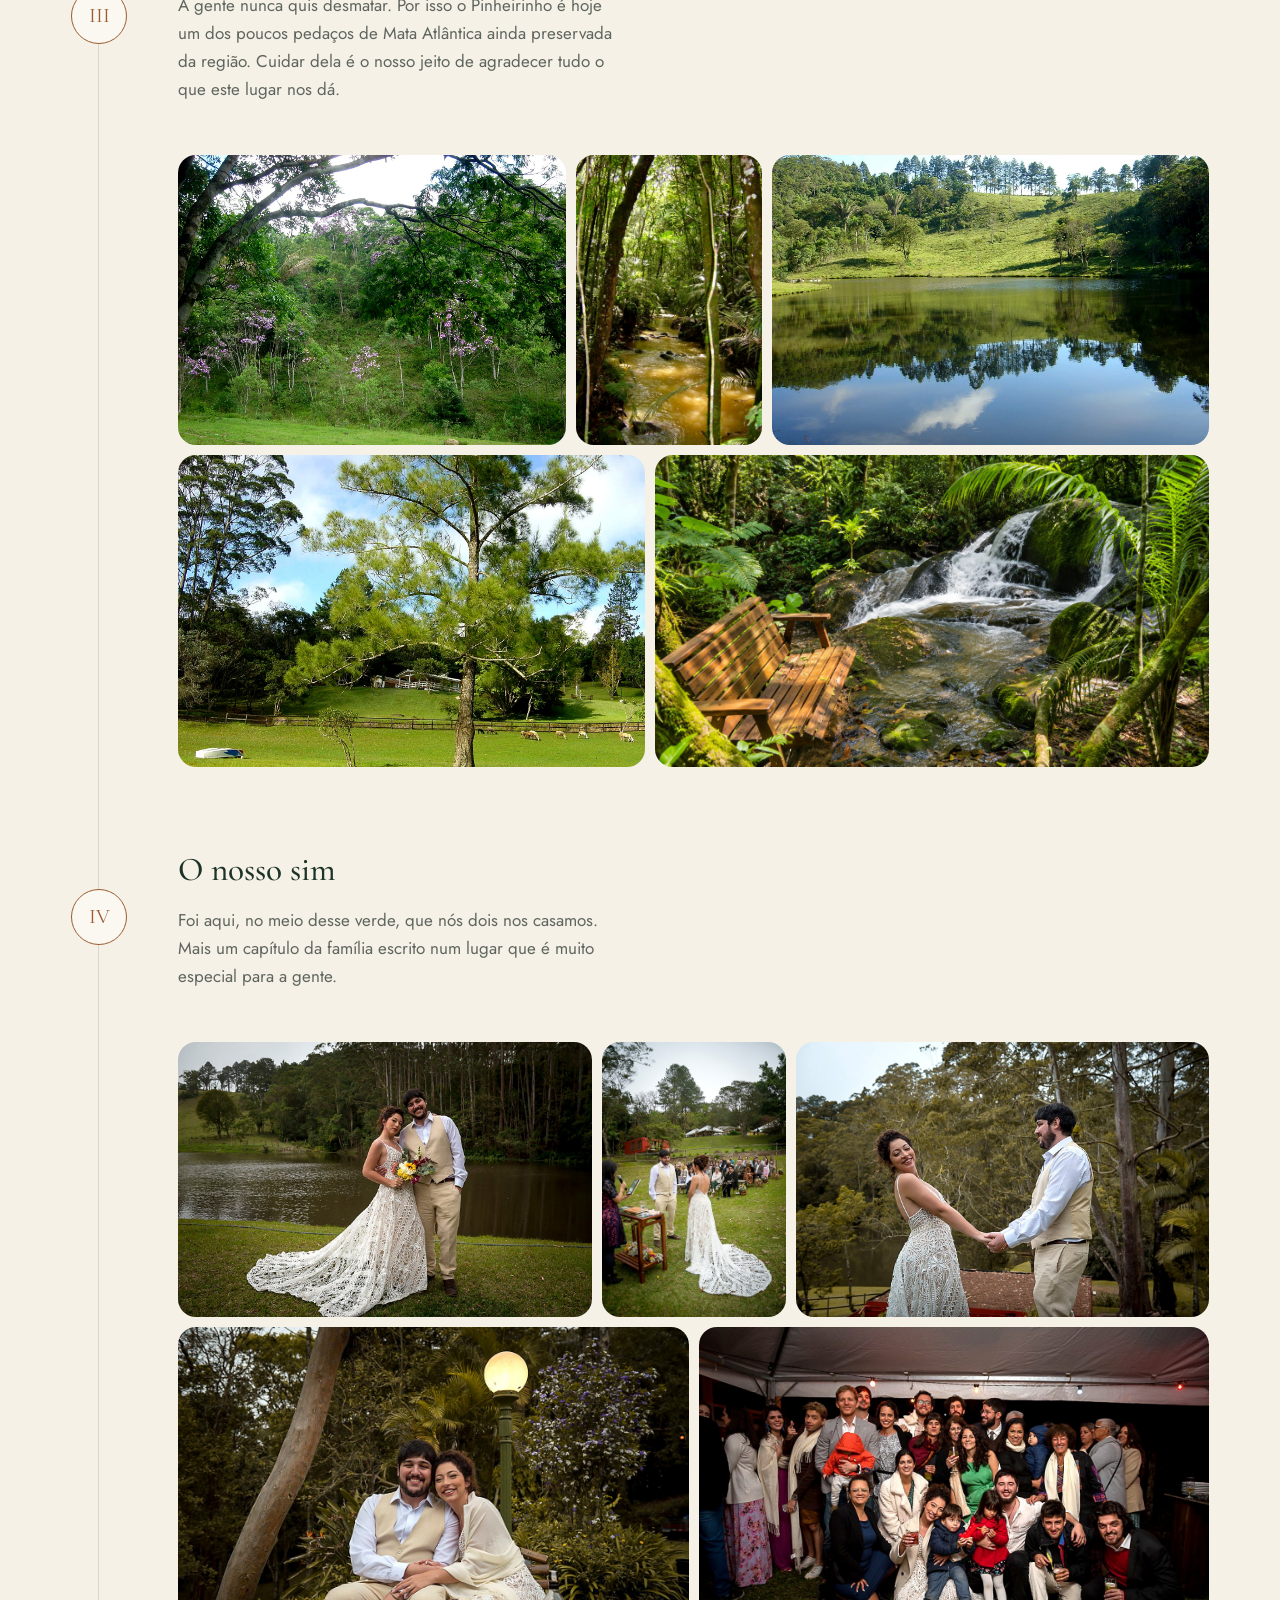
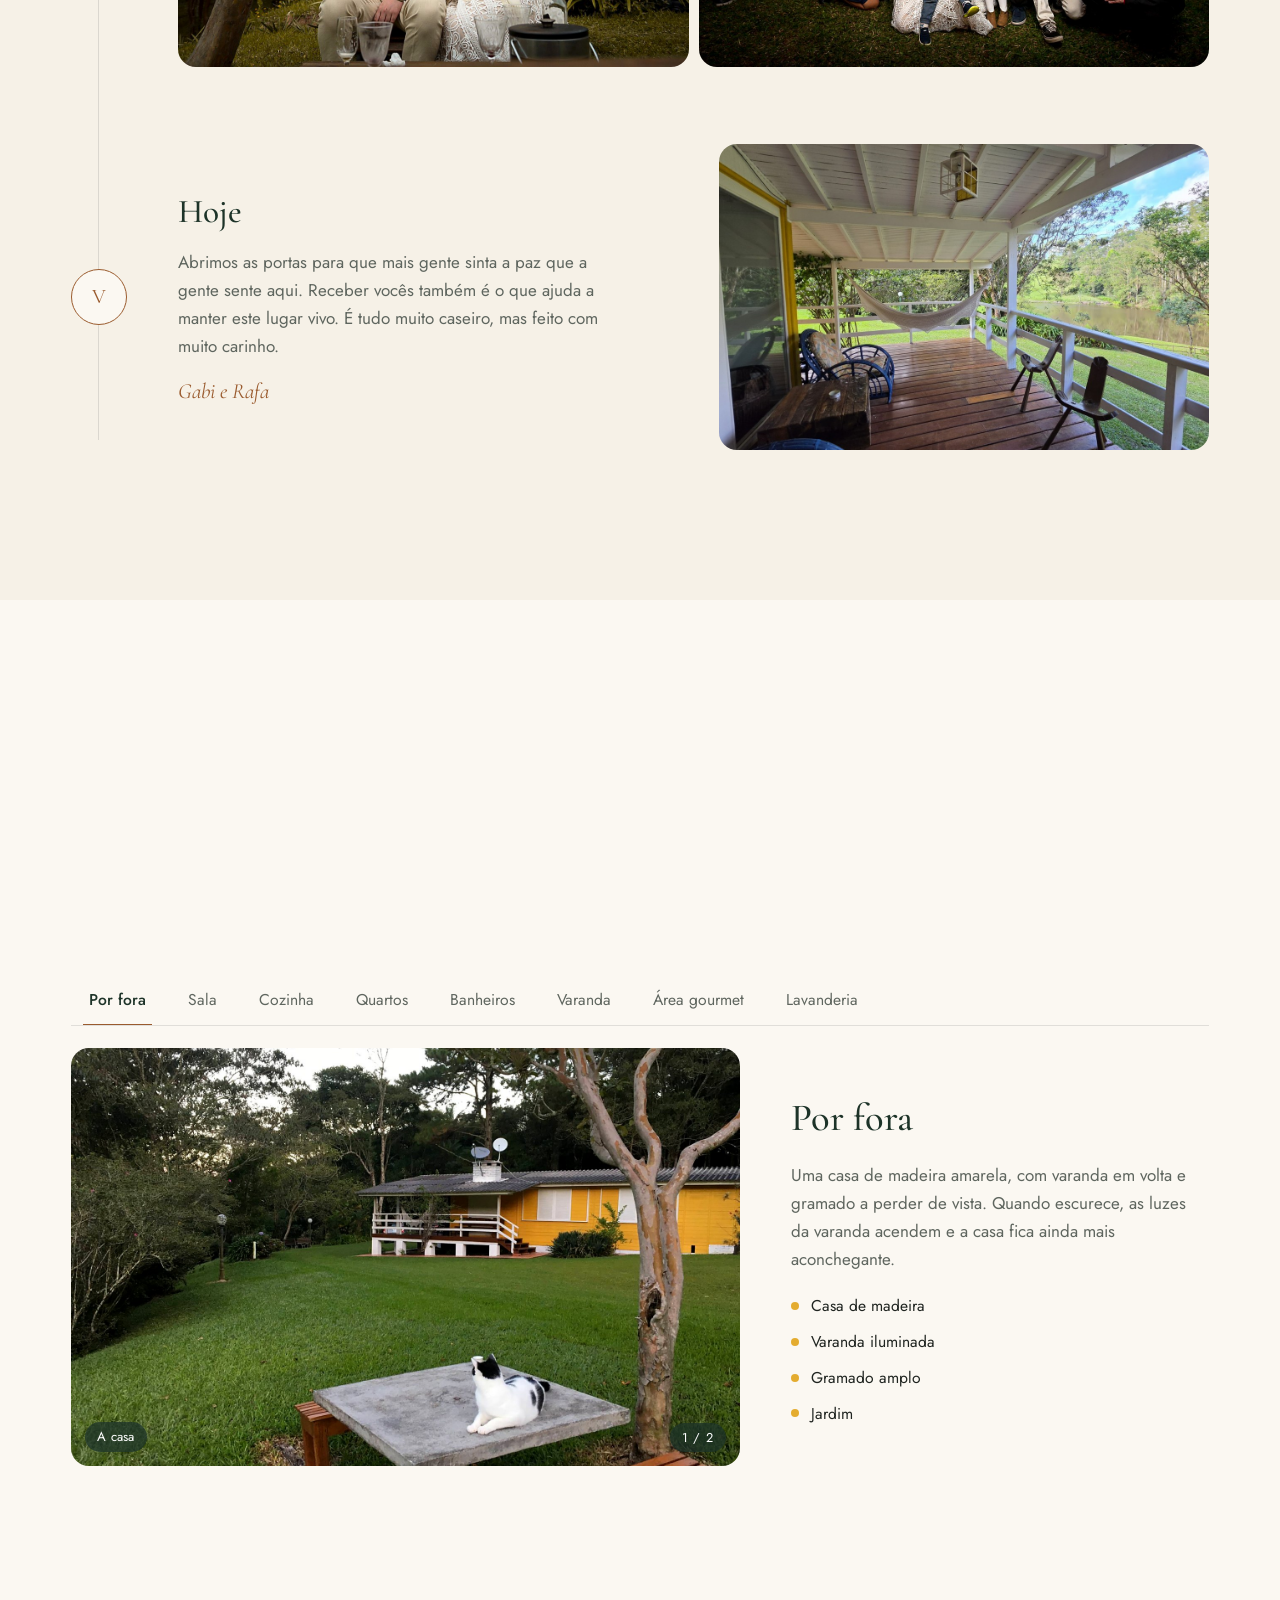
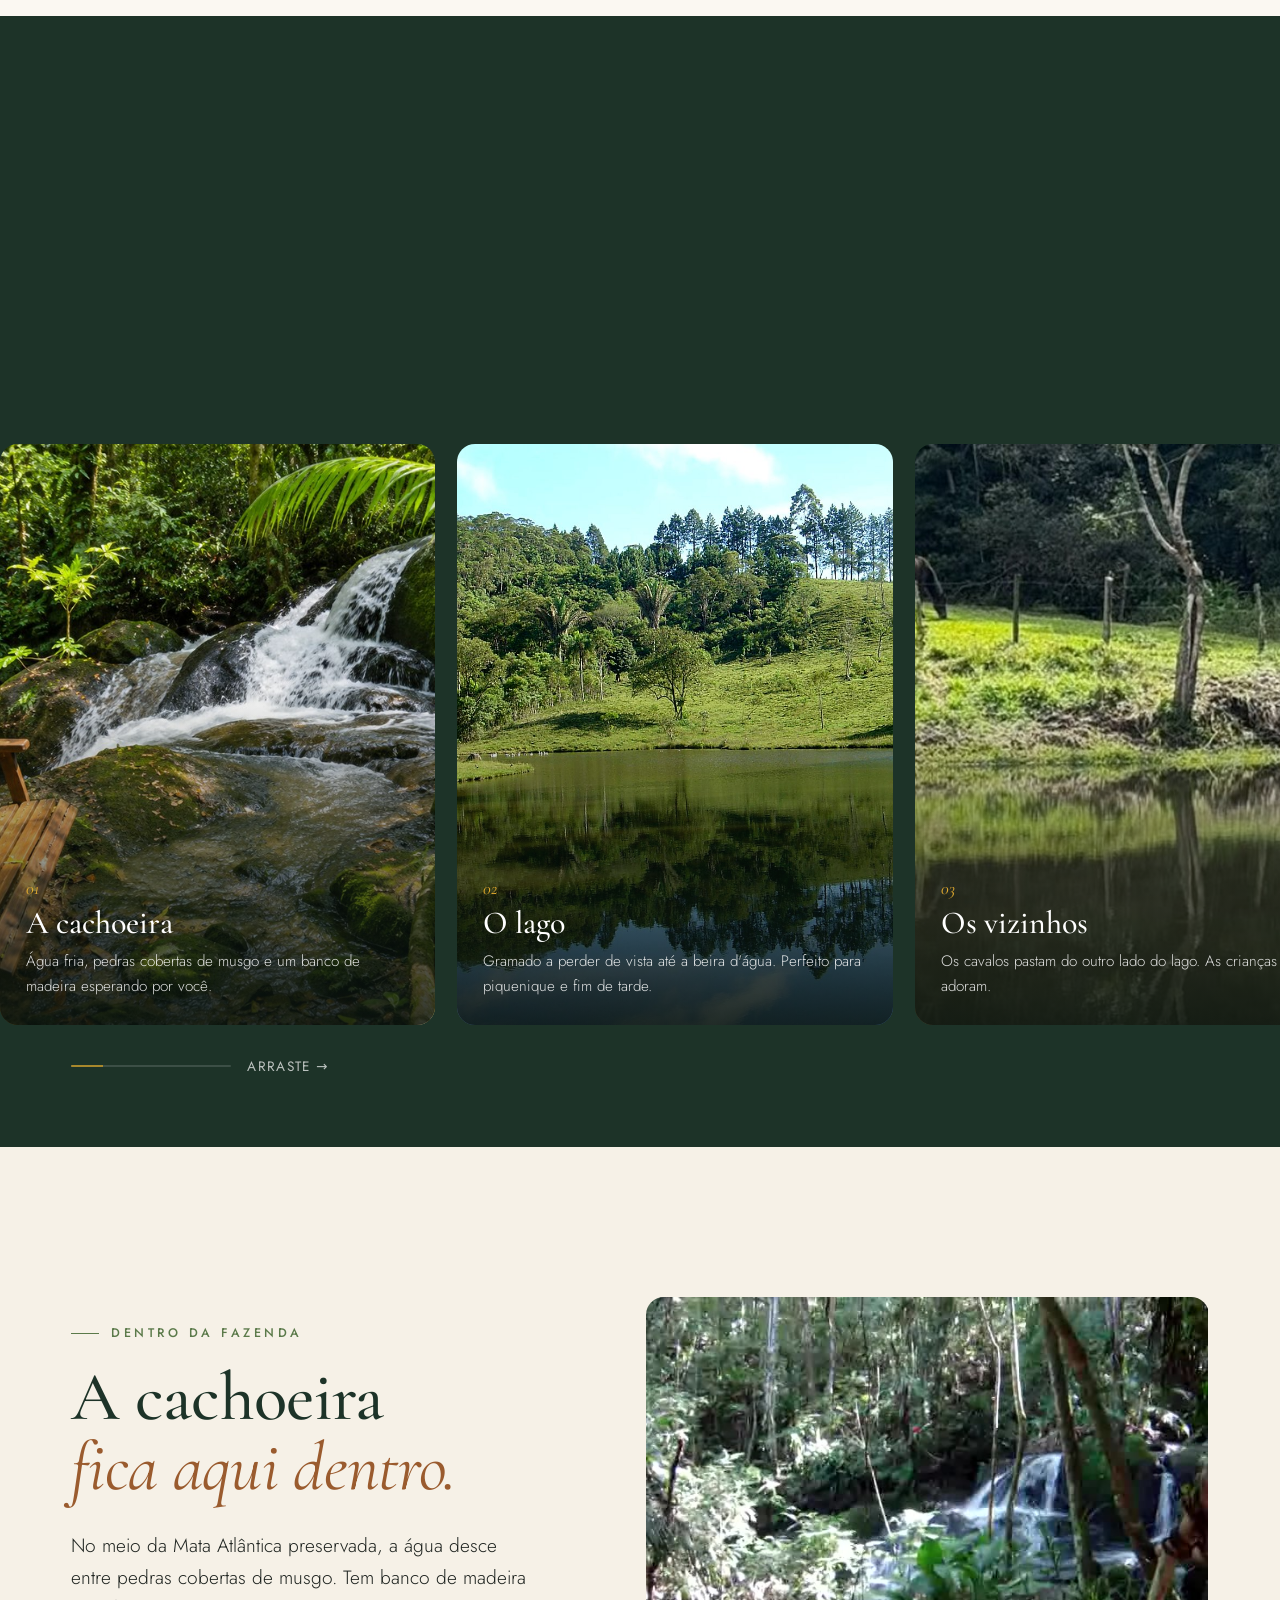
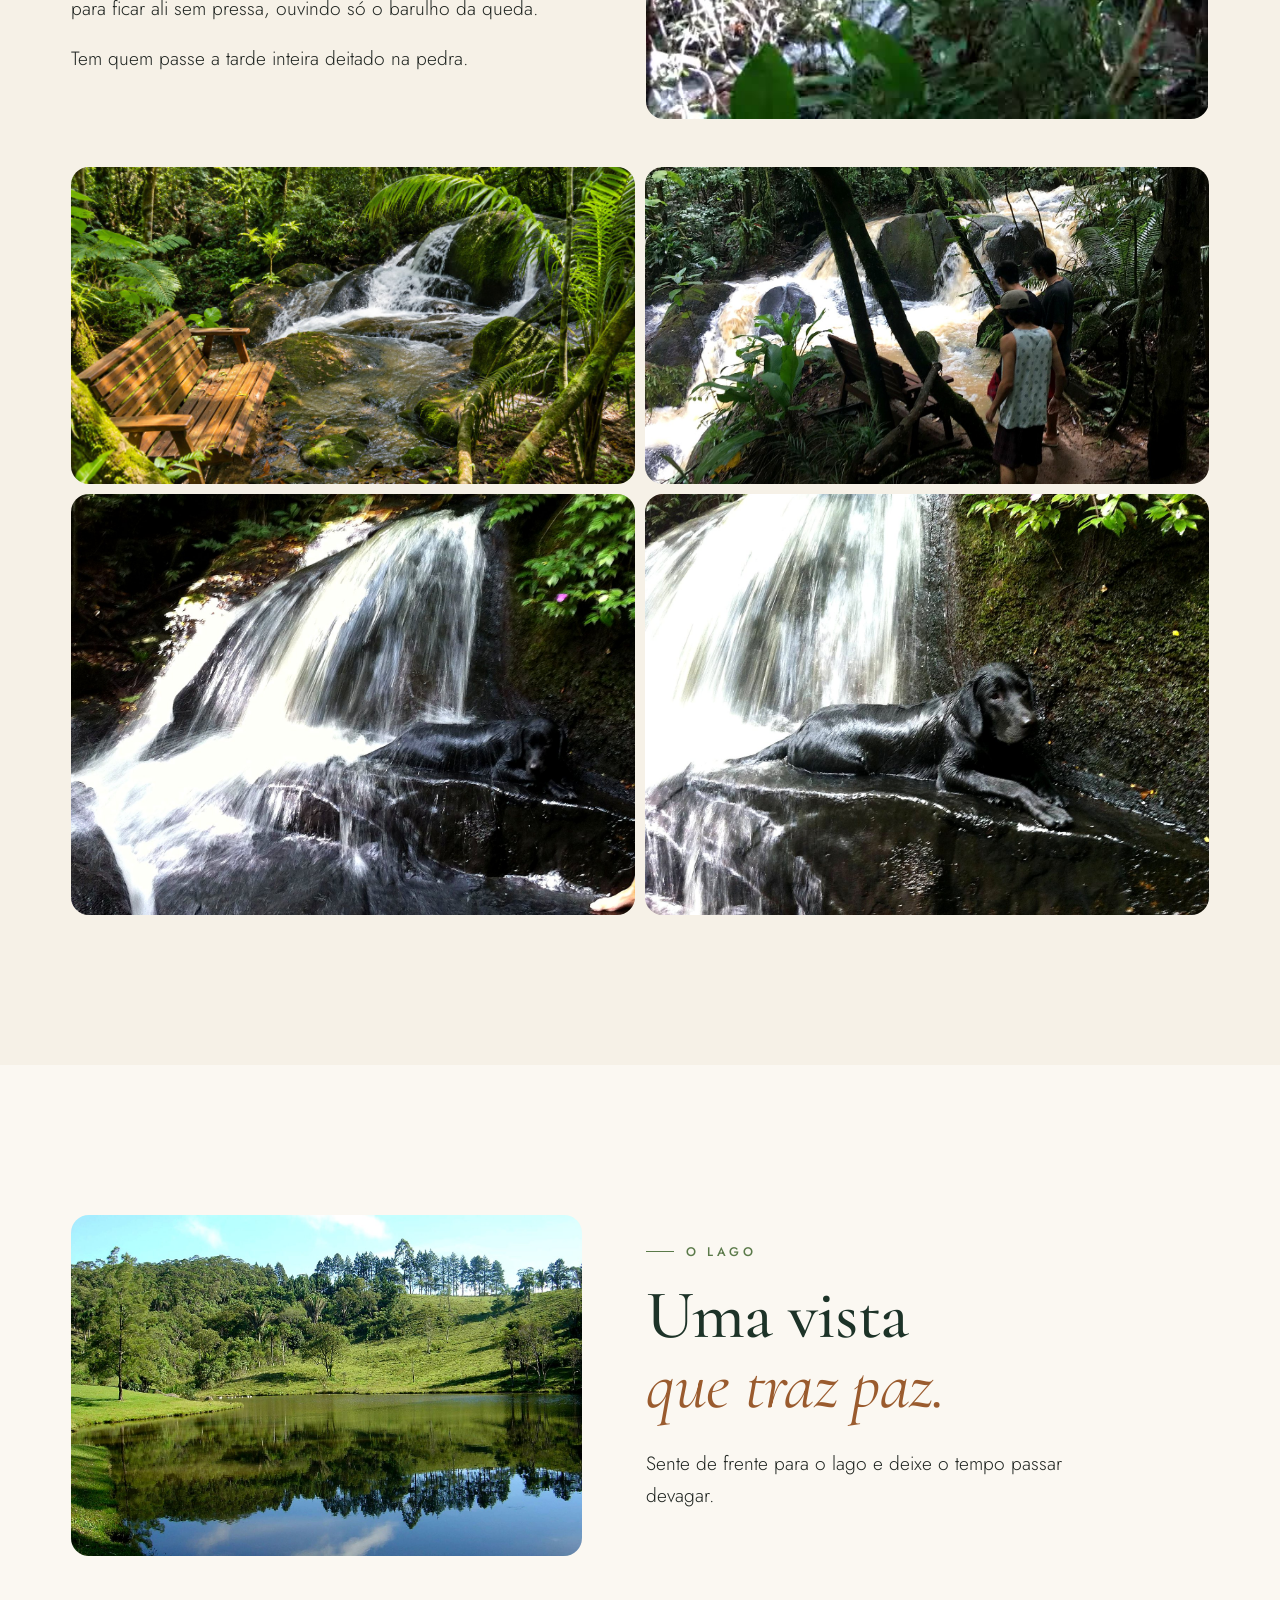
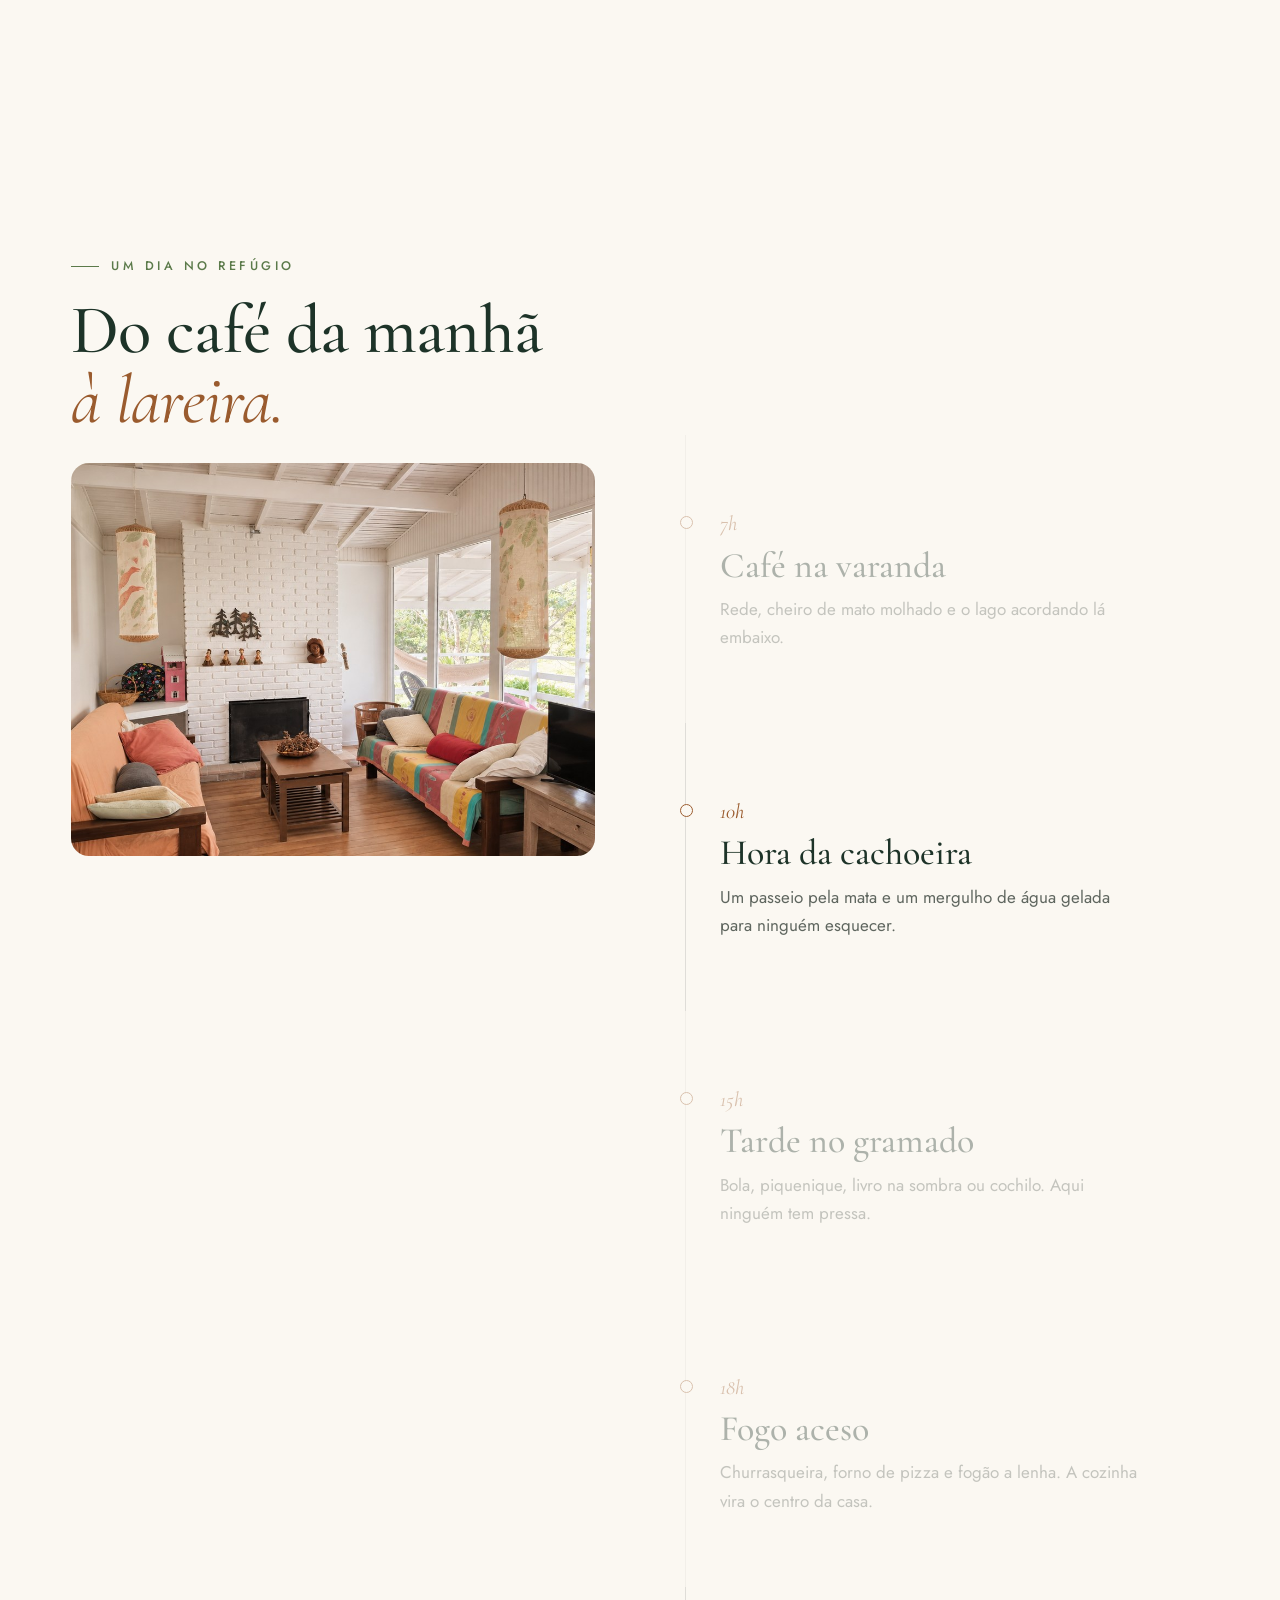
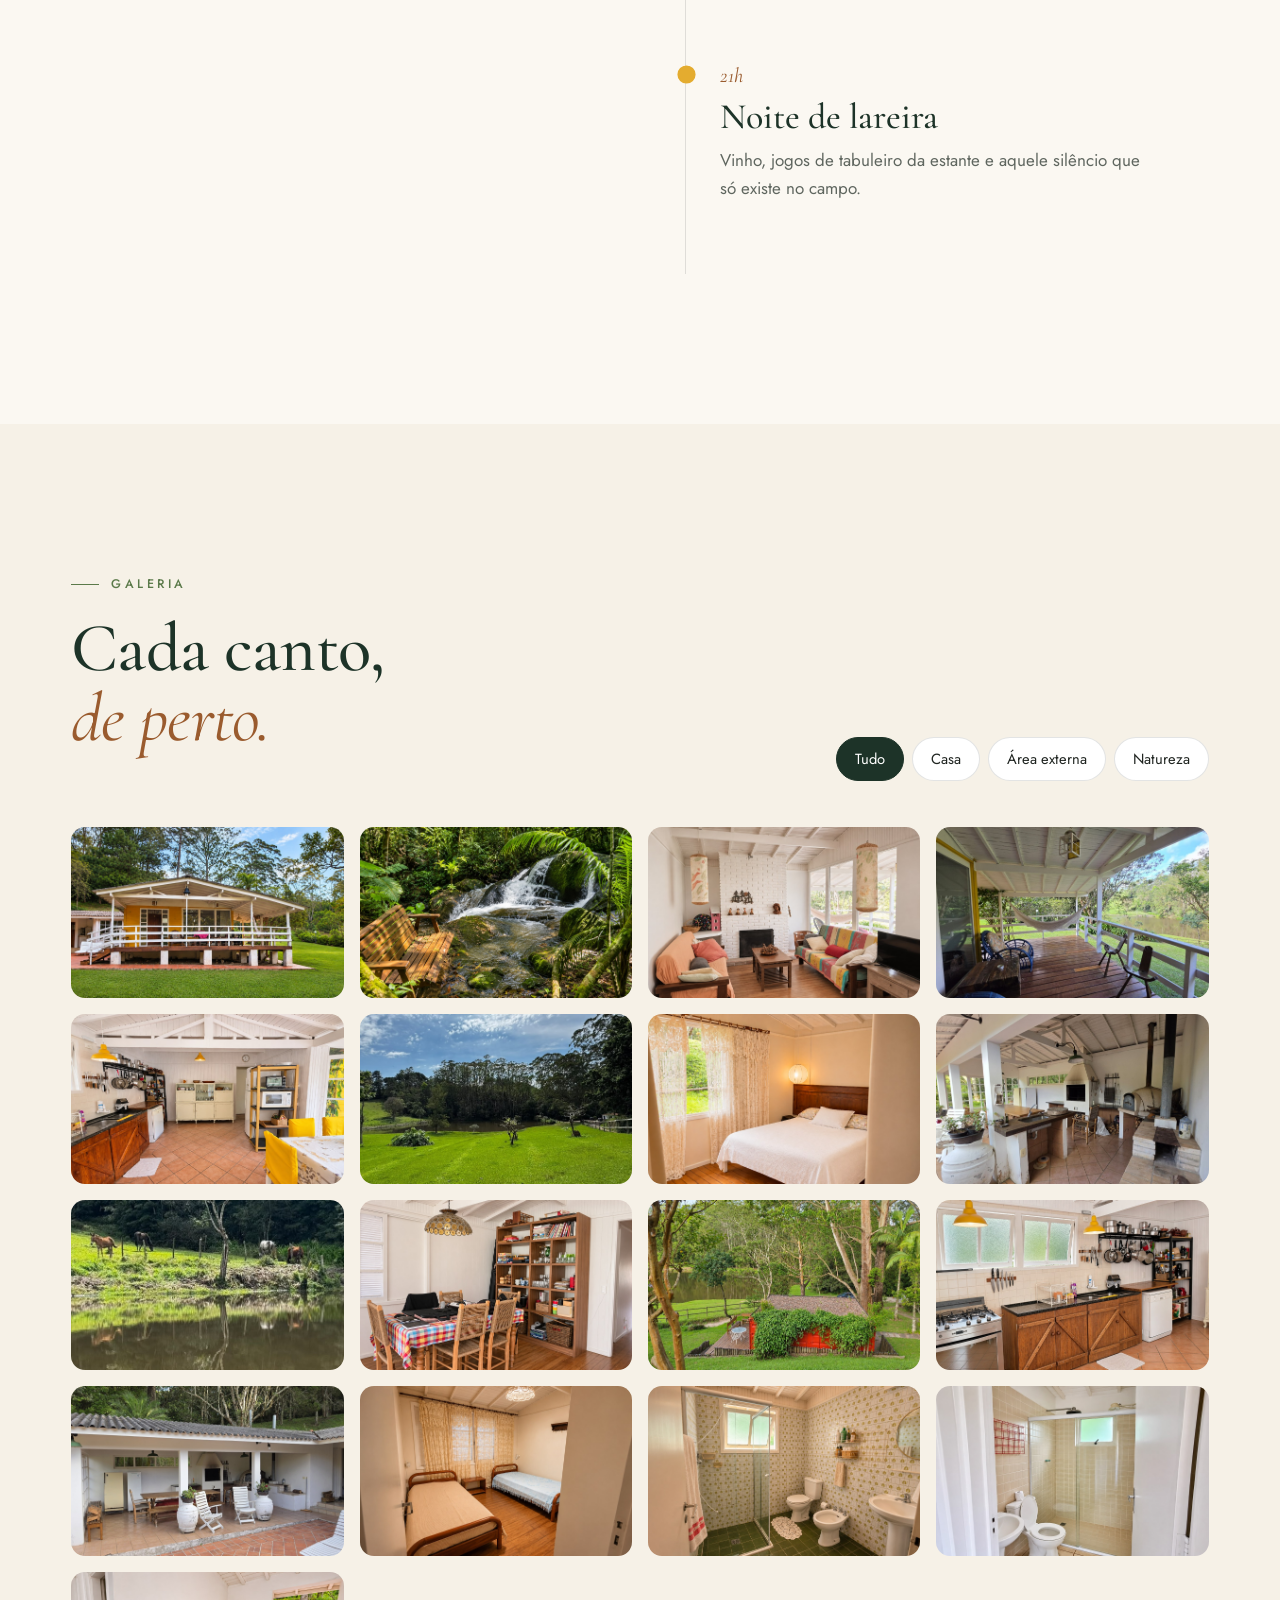
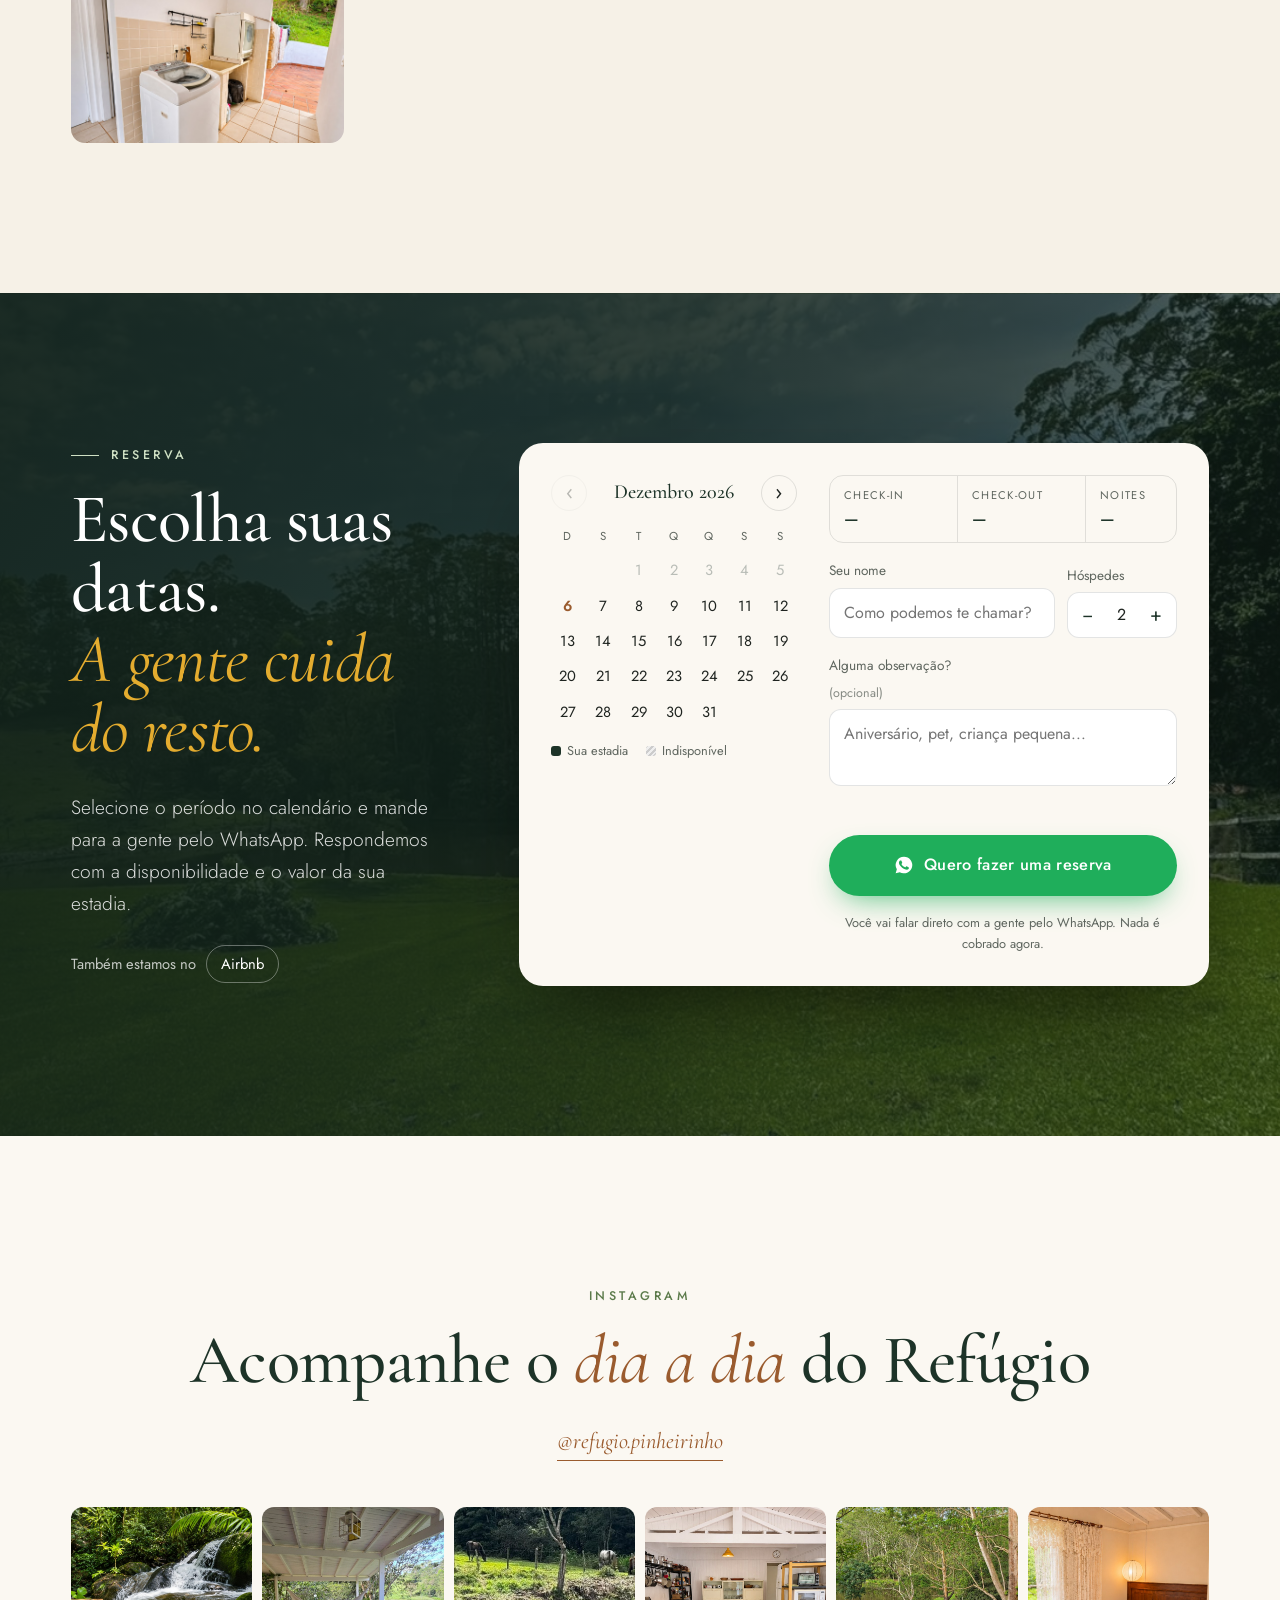
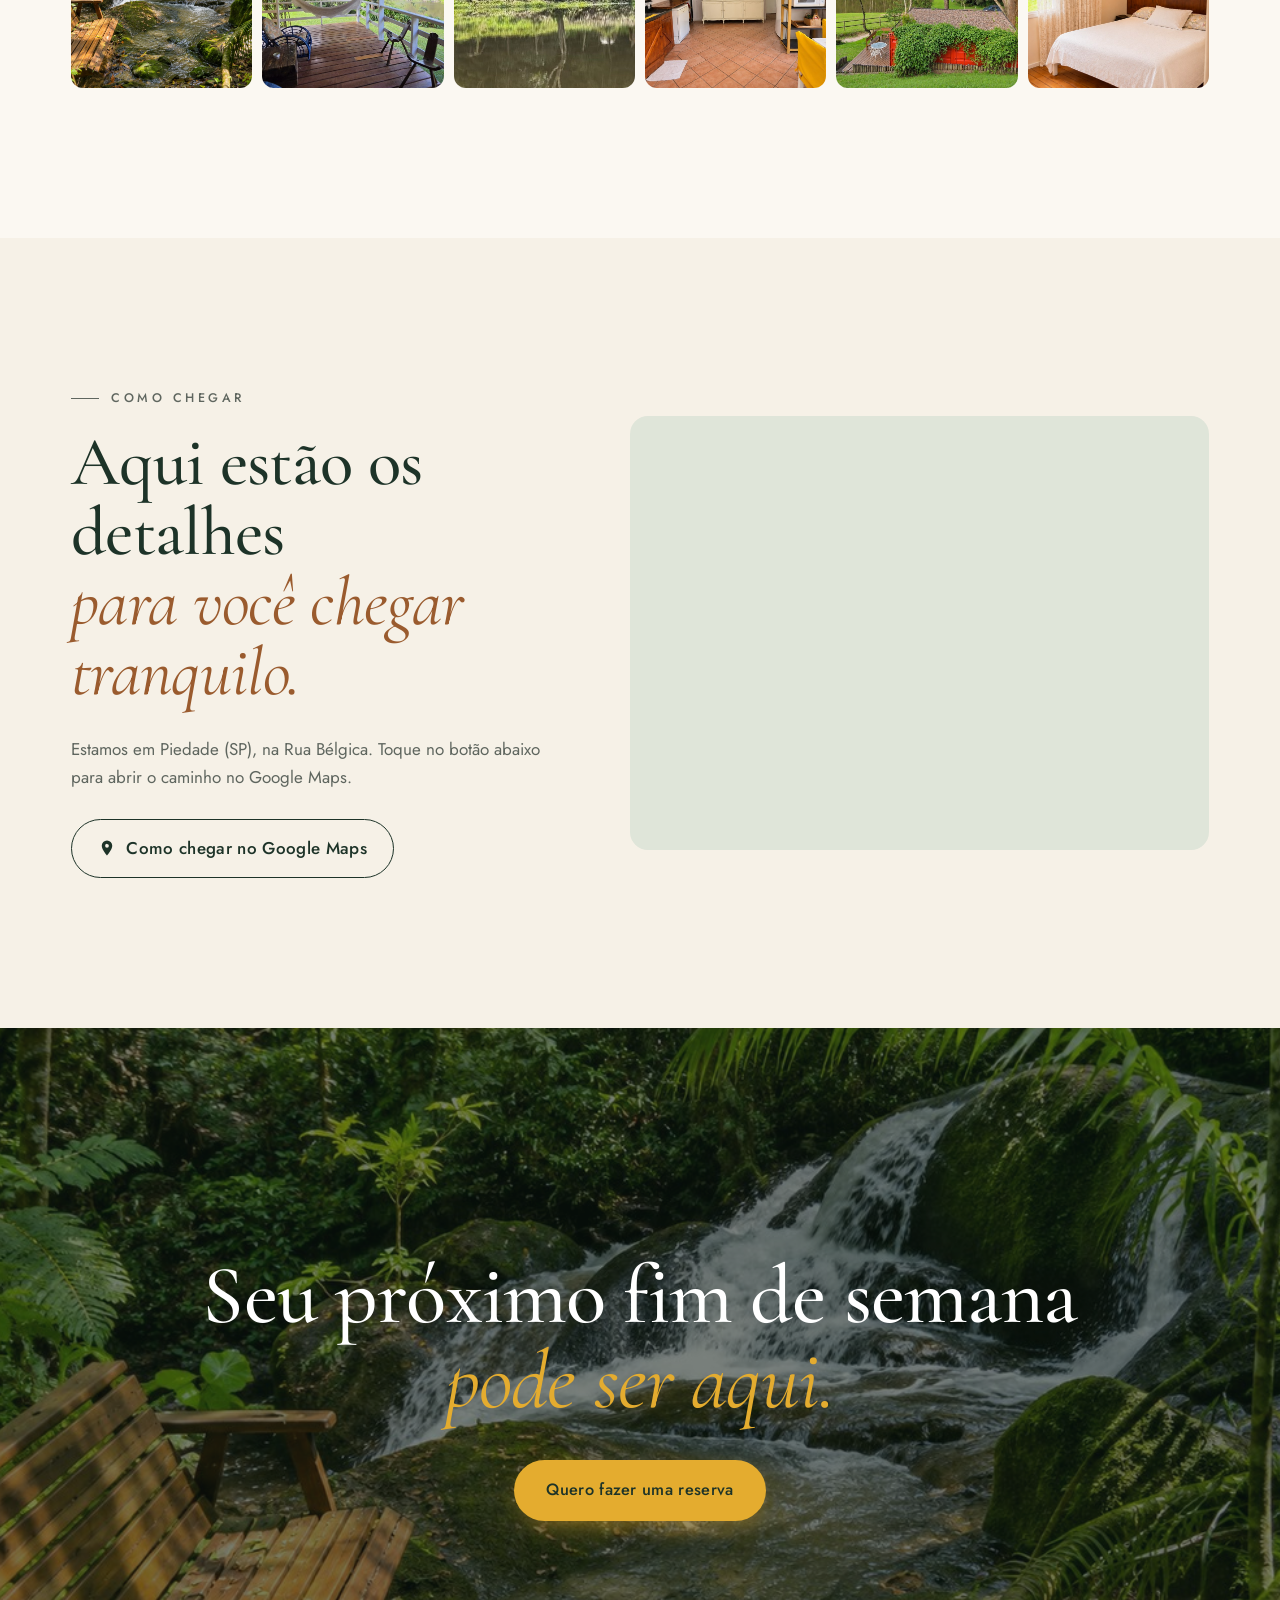
==== commit aef286d0: "O lago: texto mais curto Co-Authored-By: Claude Opus 5.5 <noreply@anthropic.com> Claude-Session: htt" ====
--- a/index.html
+++ b/index.html
@@ -13,7 +13,7 @@
   <link rel="preconnect" href="https://fonts.googleapis.com">
   <link rel="preconnect" href="https://fonts.gstatic.com" crossorigin>
   <link href="https://fonts.googleapis.com/css2?family=Cormorant+Garamond:ital,wght@0,400;0,500;0,600;1,400;1,500&family=Jost:wght@300;400;500;600&display=swap" rel="stylesheet">
-  <link rel="stylesheet" href="assets/css/style.css?v=202611122223">
+  <link rel="stylesheet" href="assets/css/style.css?v=202611122320">
 </head>
 <body>
 
@@ -277,7 +277,7 @@
       <div class="falls__text">
         <p class="eyebrow reveal">O lago</p>
         <h2 class="h2 reveal">Uma vista<br><em>que traz paz.</em></h2>
-        <p class="lead reveal">O gramado desce até a beira d'água e, do outro lado, a mata sobe o morro. Sentar de frente para o lago, sem pressa, é o jeito mais simples de desacelerar por aqui.</p>
+        <p class="lead reveal">Sente de frente para o lago e deixe o tempo passar devagar.</p>
       </div>
       <div class="falls__media reveal">
         <img src="assets/img/lago-1.jpg" alt="Lago com a mata refletida na água" loading="lazy">
@@ -472,7 +472,7 @@
   <div class="film" id="filmBox"></div>
 </div>
 
-<script src="assets/js/config.js?v=202611122223"></script>
-<script src="assets/js/main.js?v=202611122223"></script>
+<script src="assets/js/config.js?v=202611122320"></script>
+<script src="assets/js/main.js?v=202611122320"></script>
 </body>
 </html>
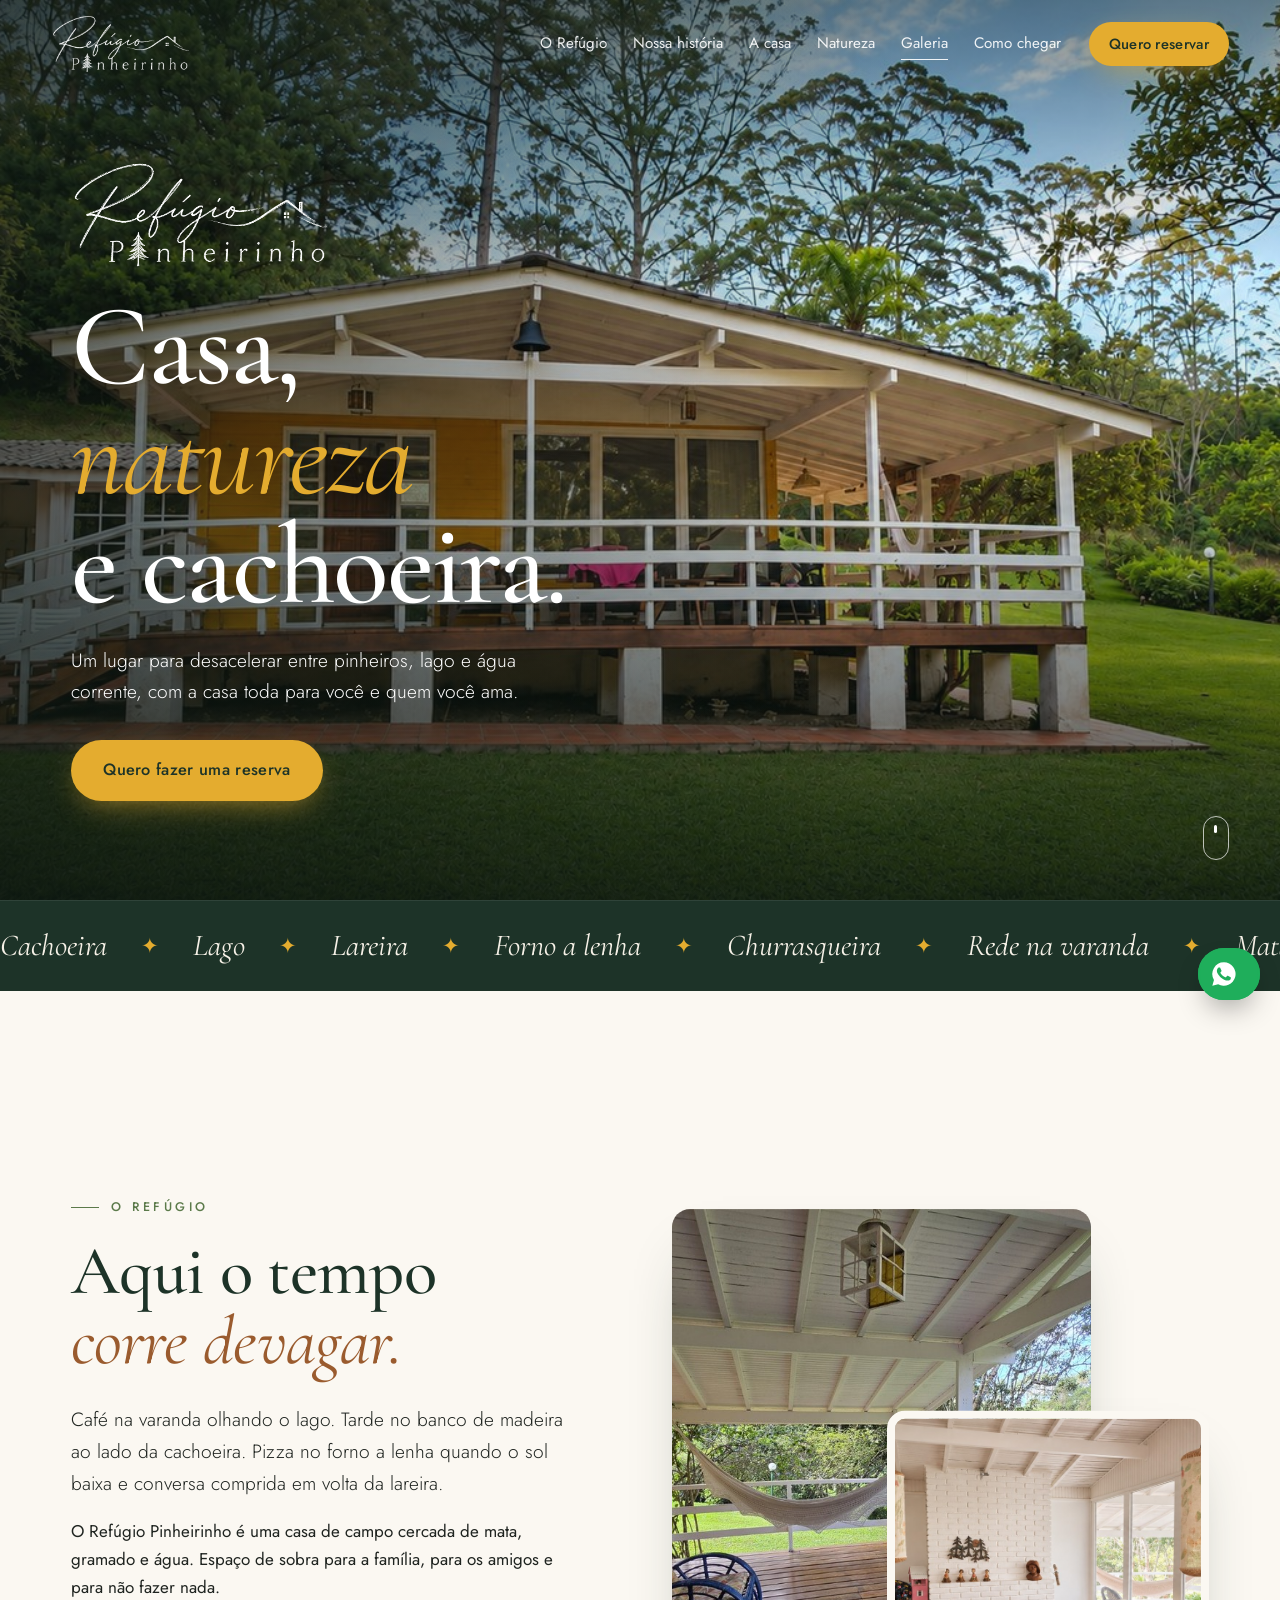
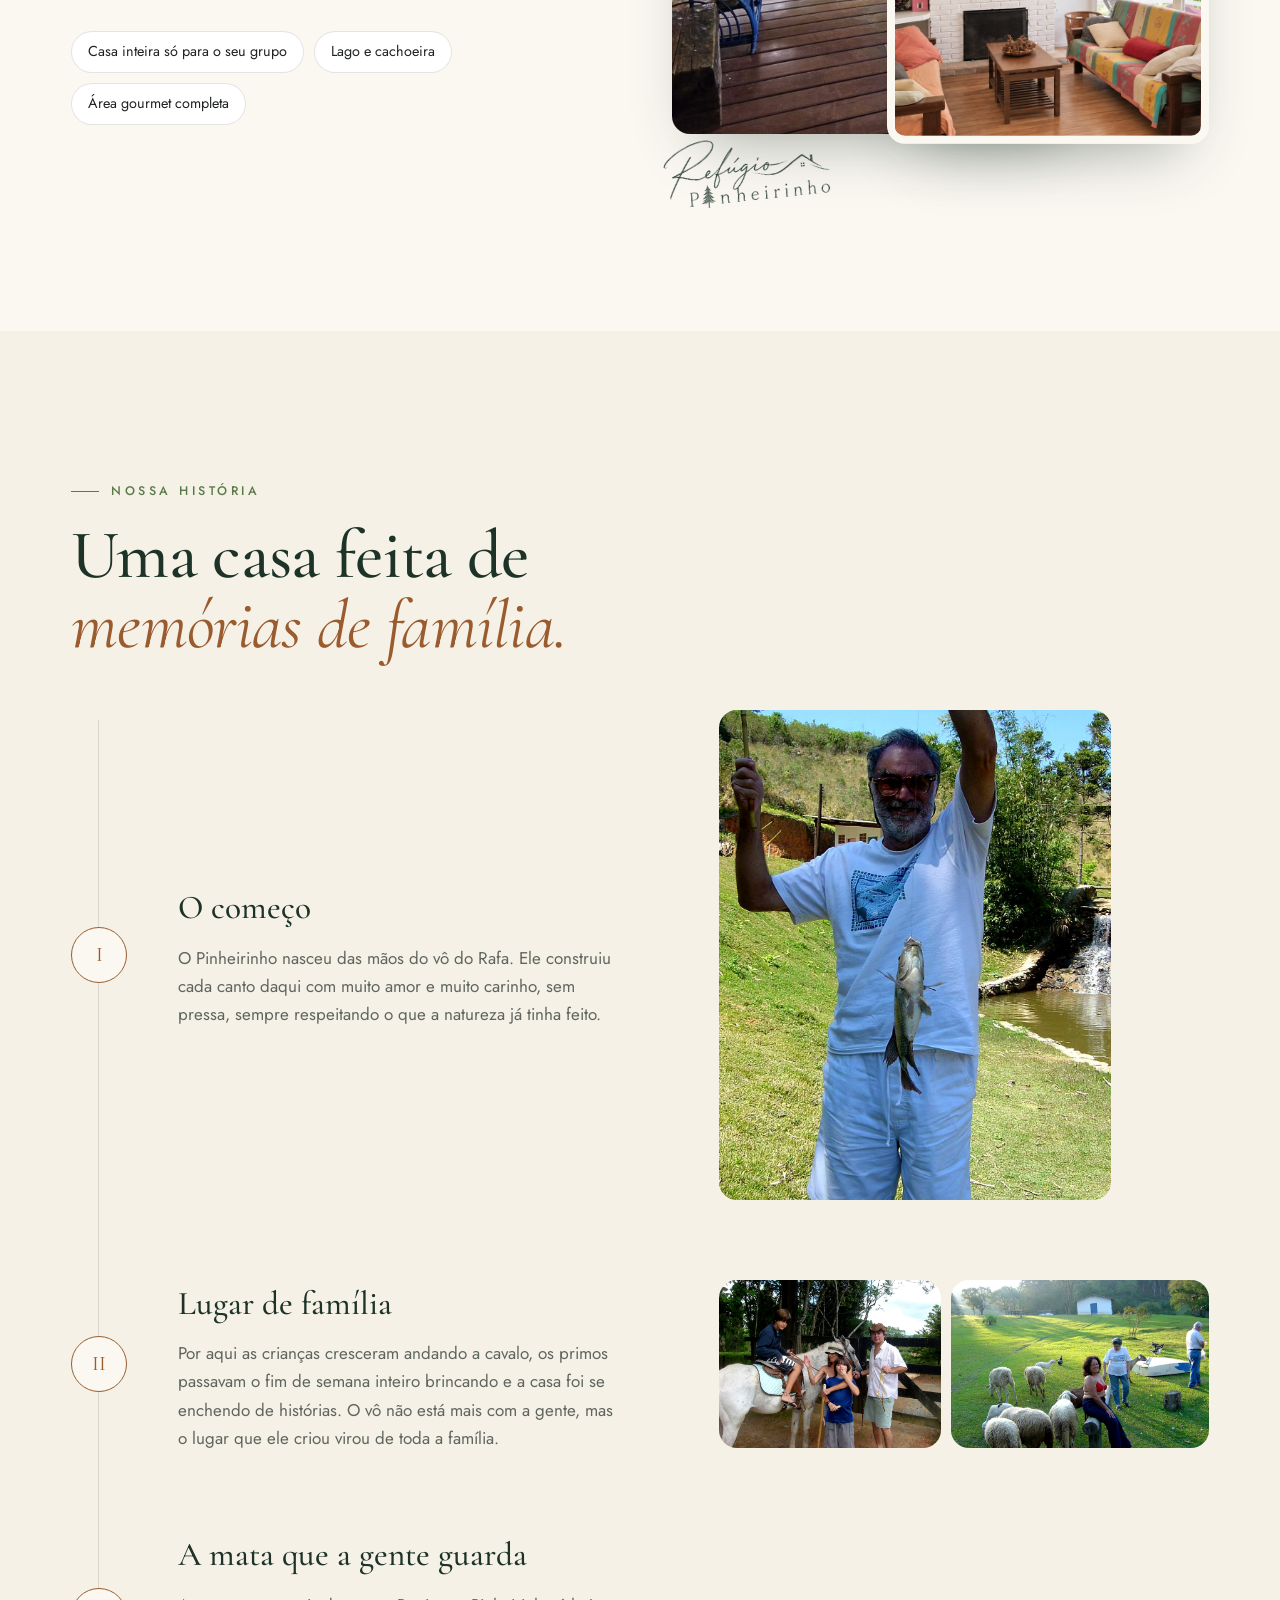
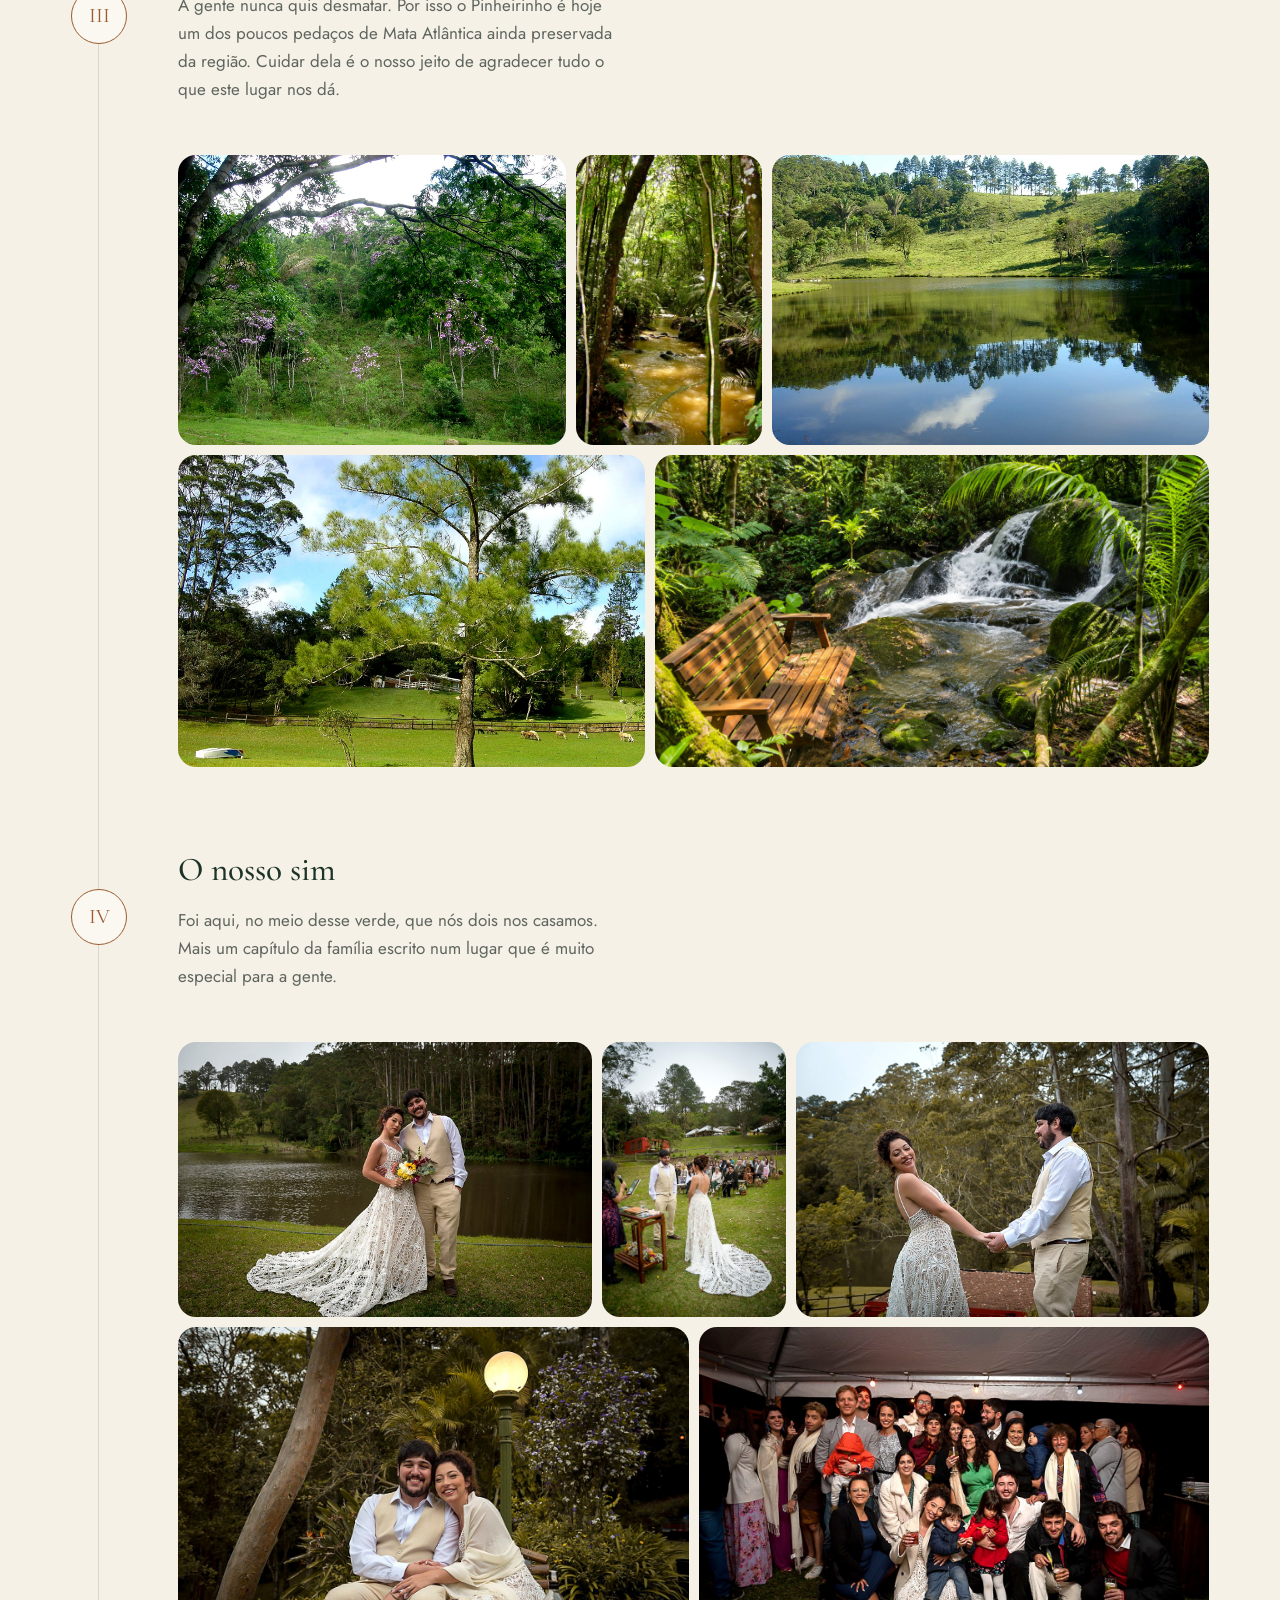
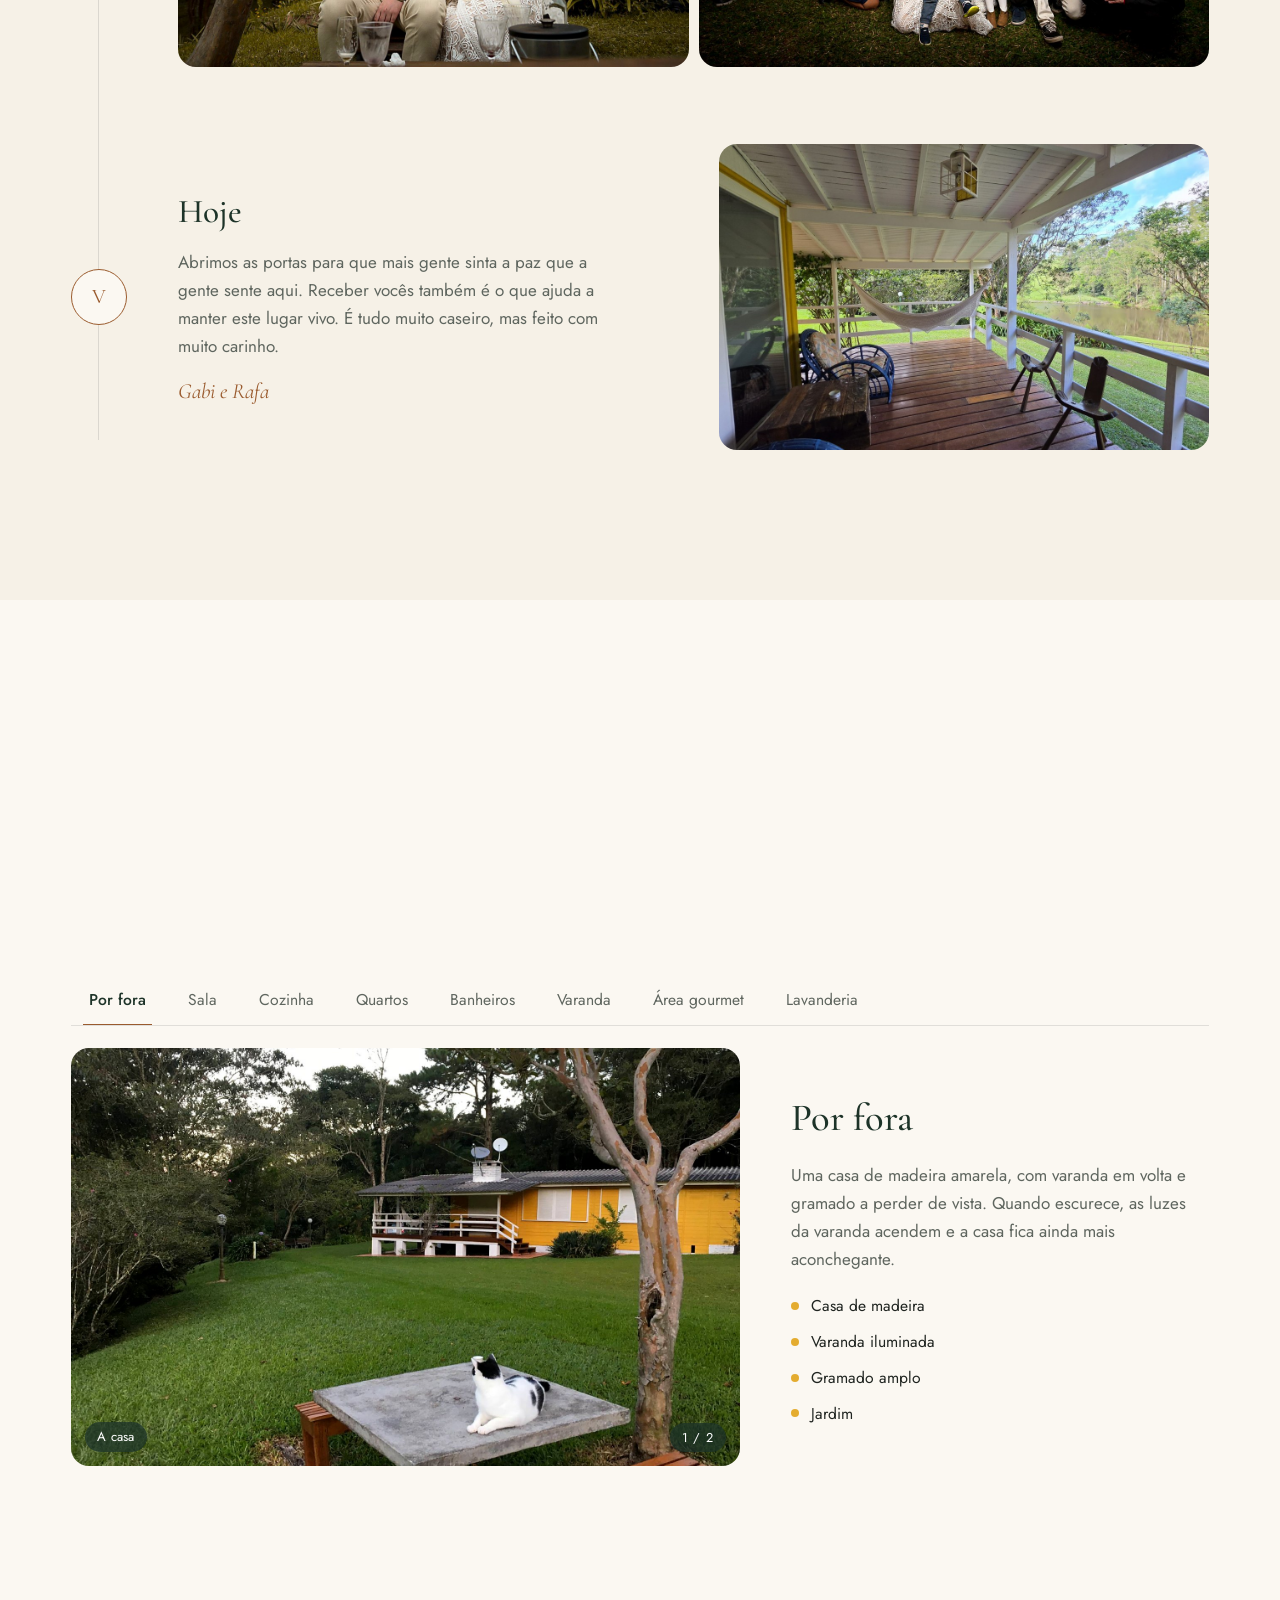
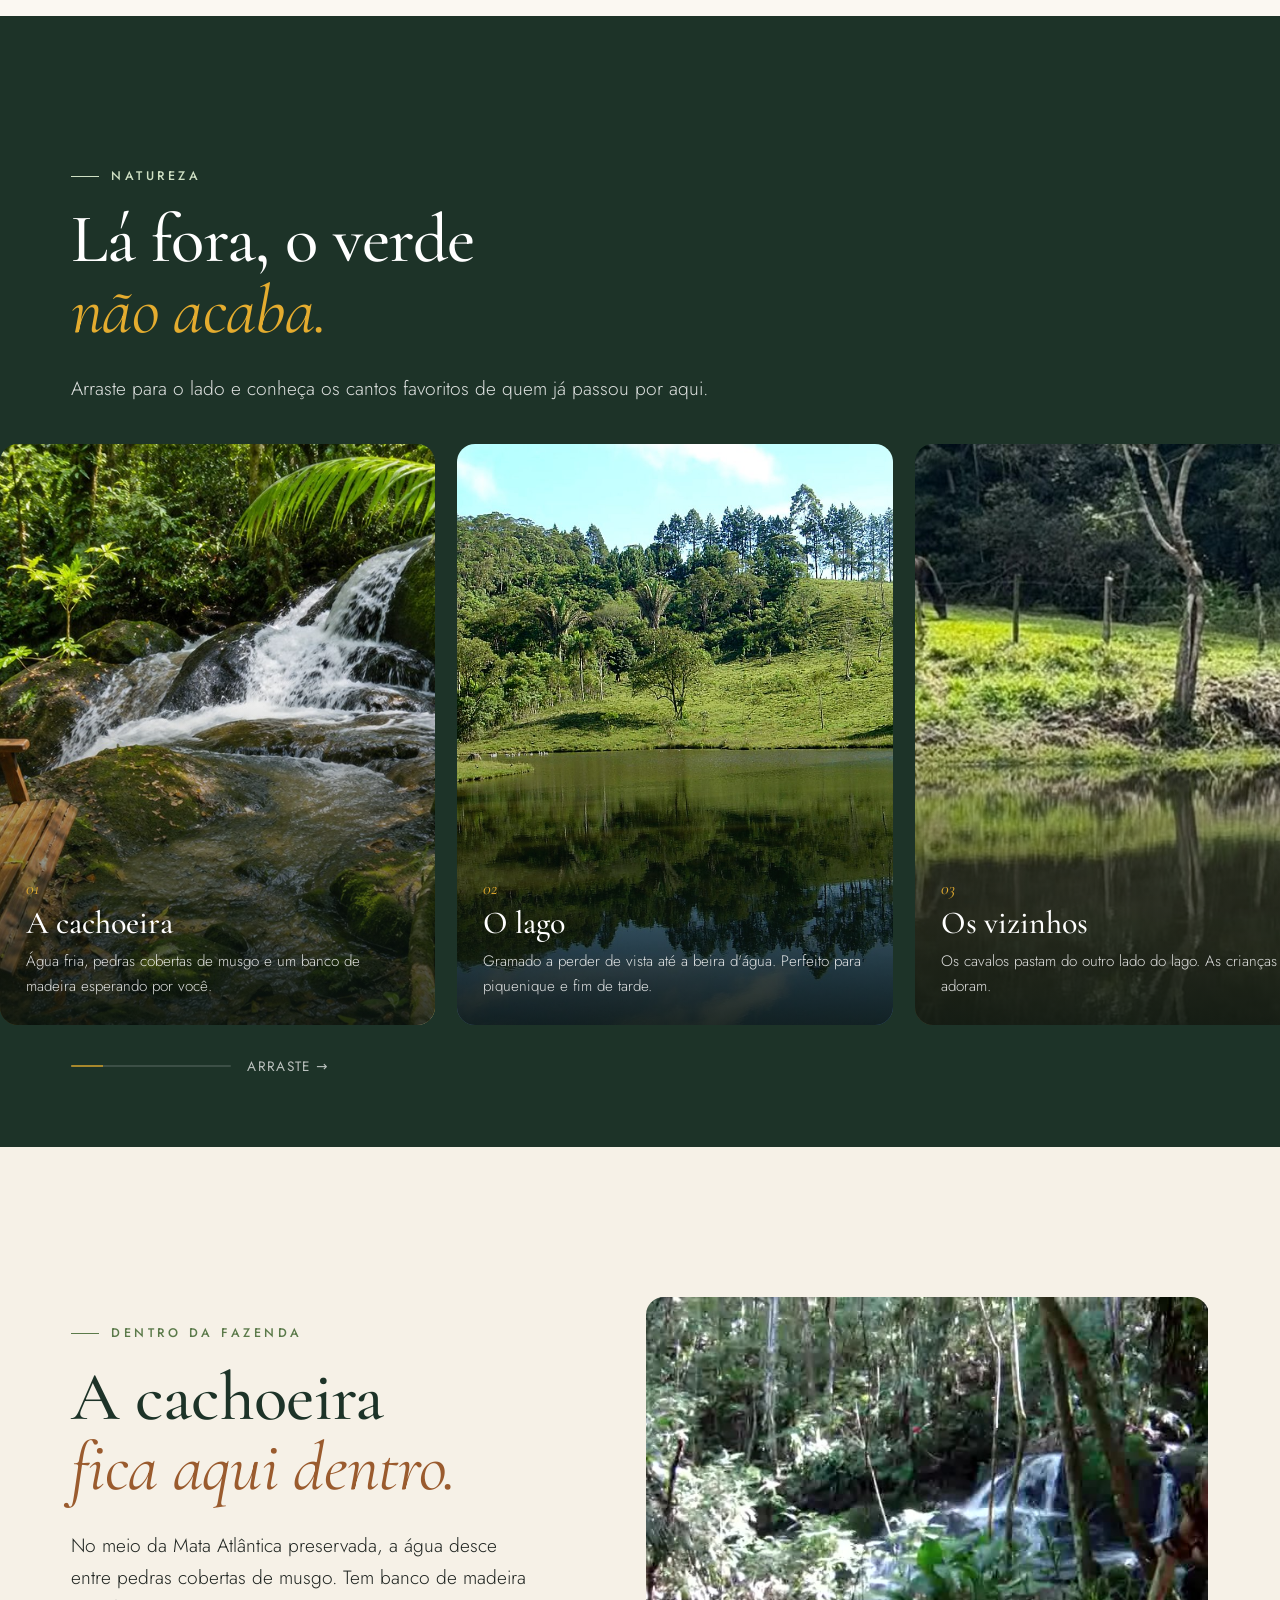
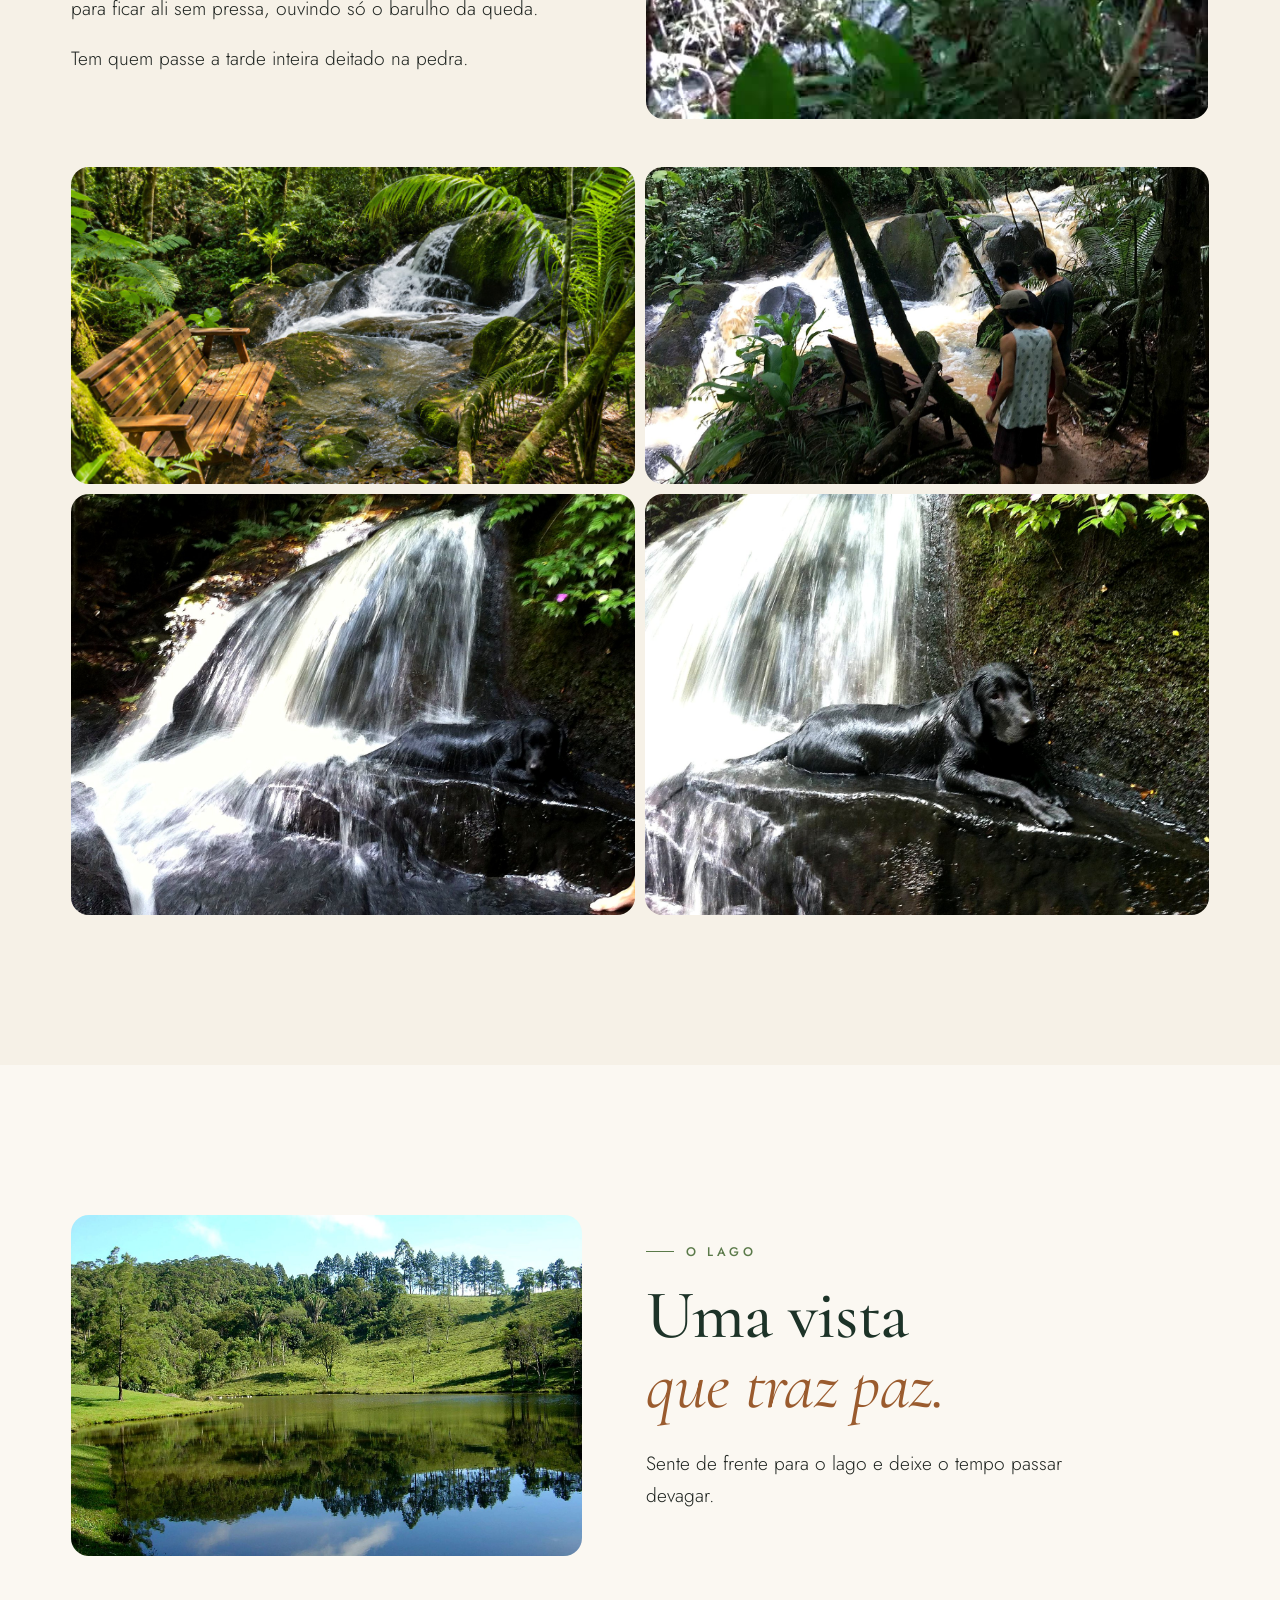
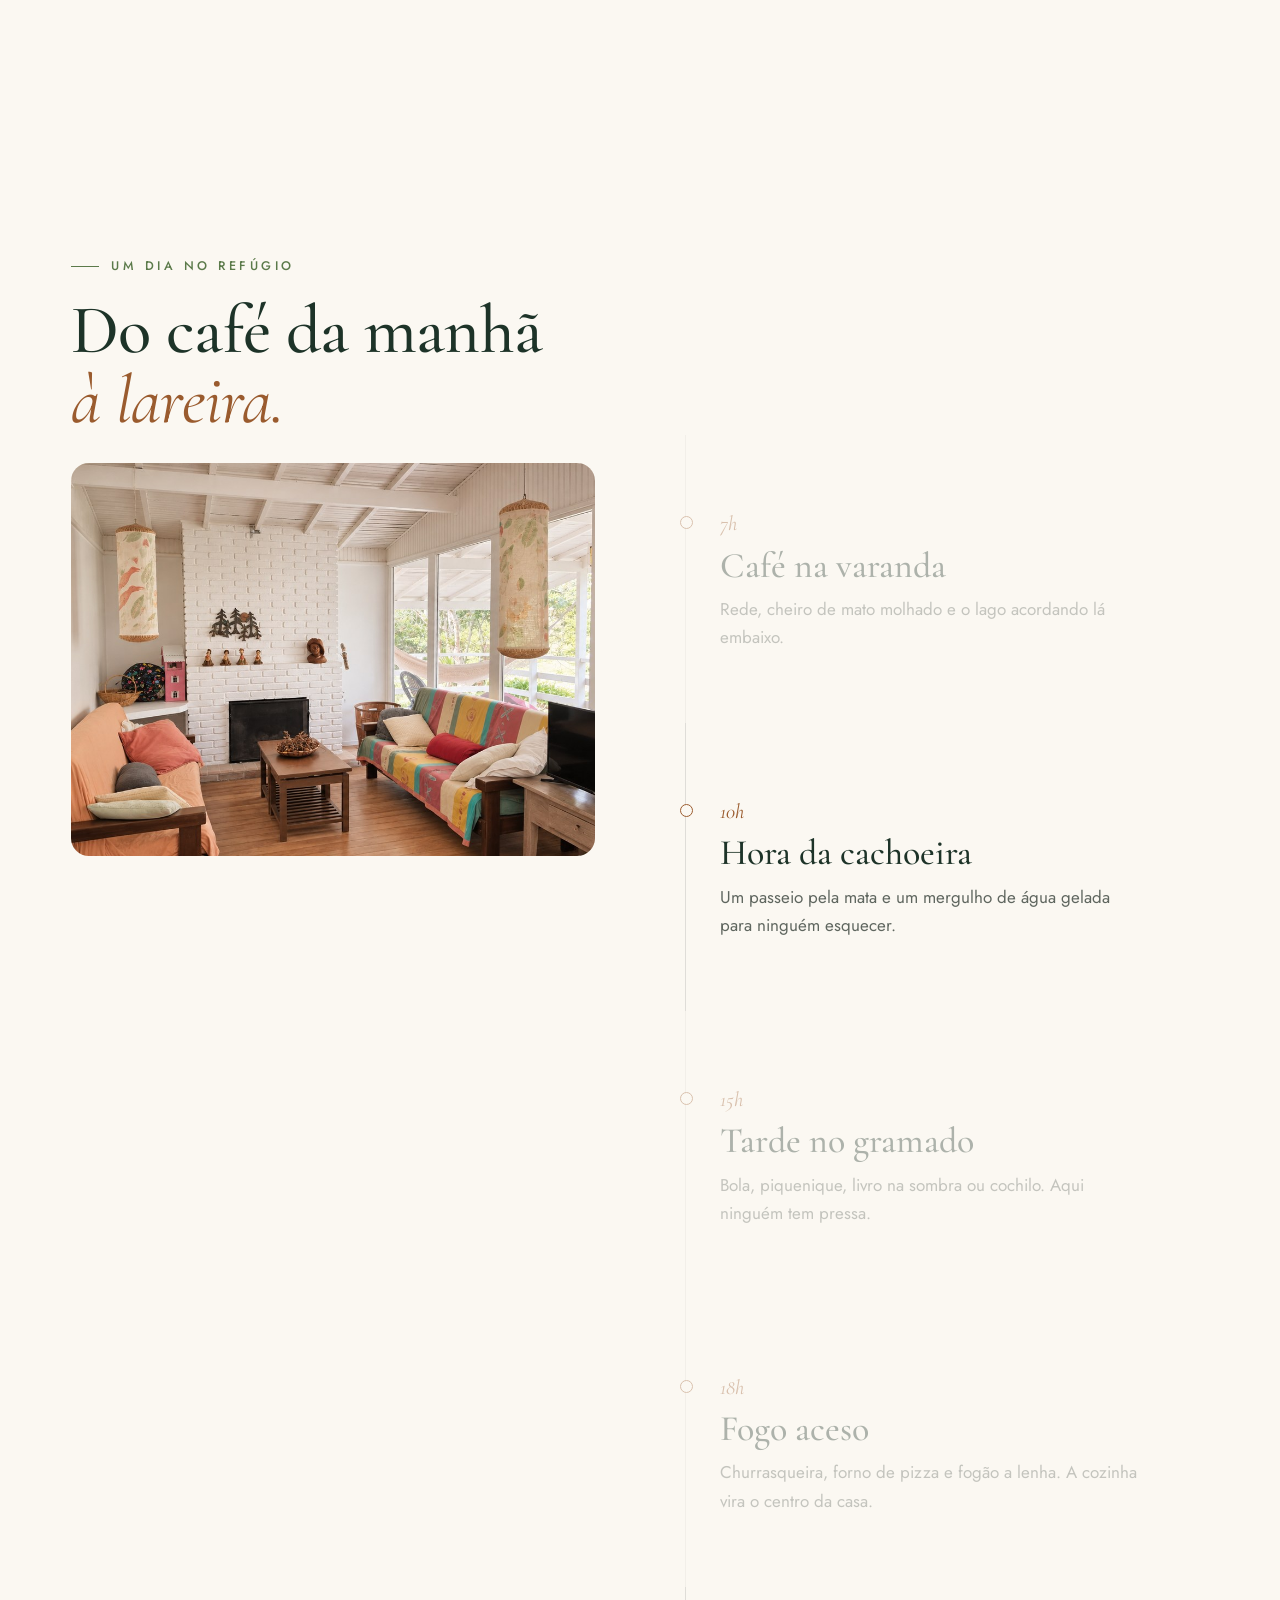
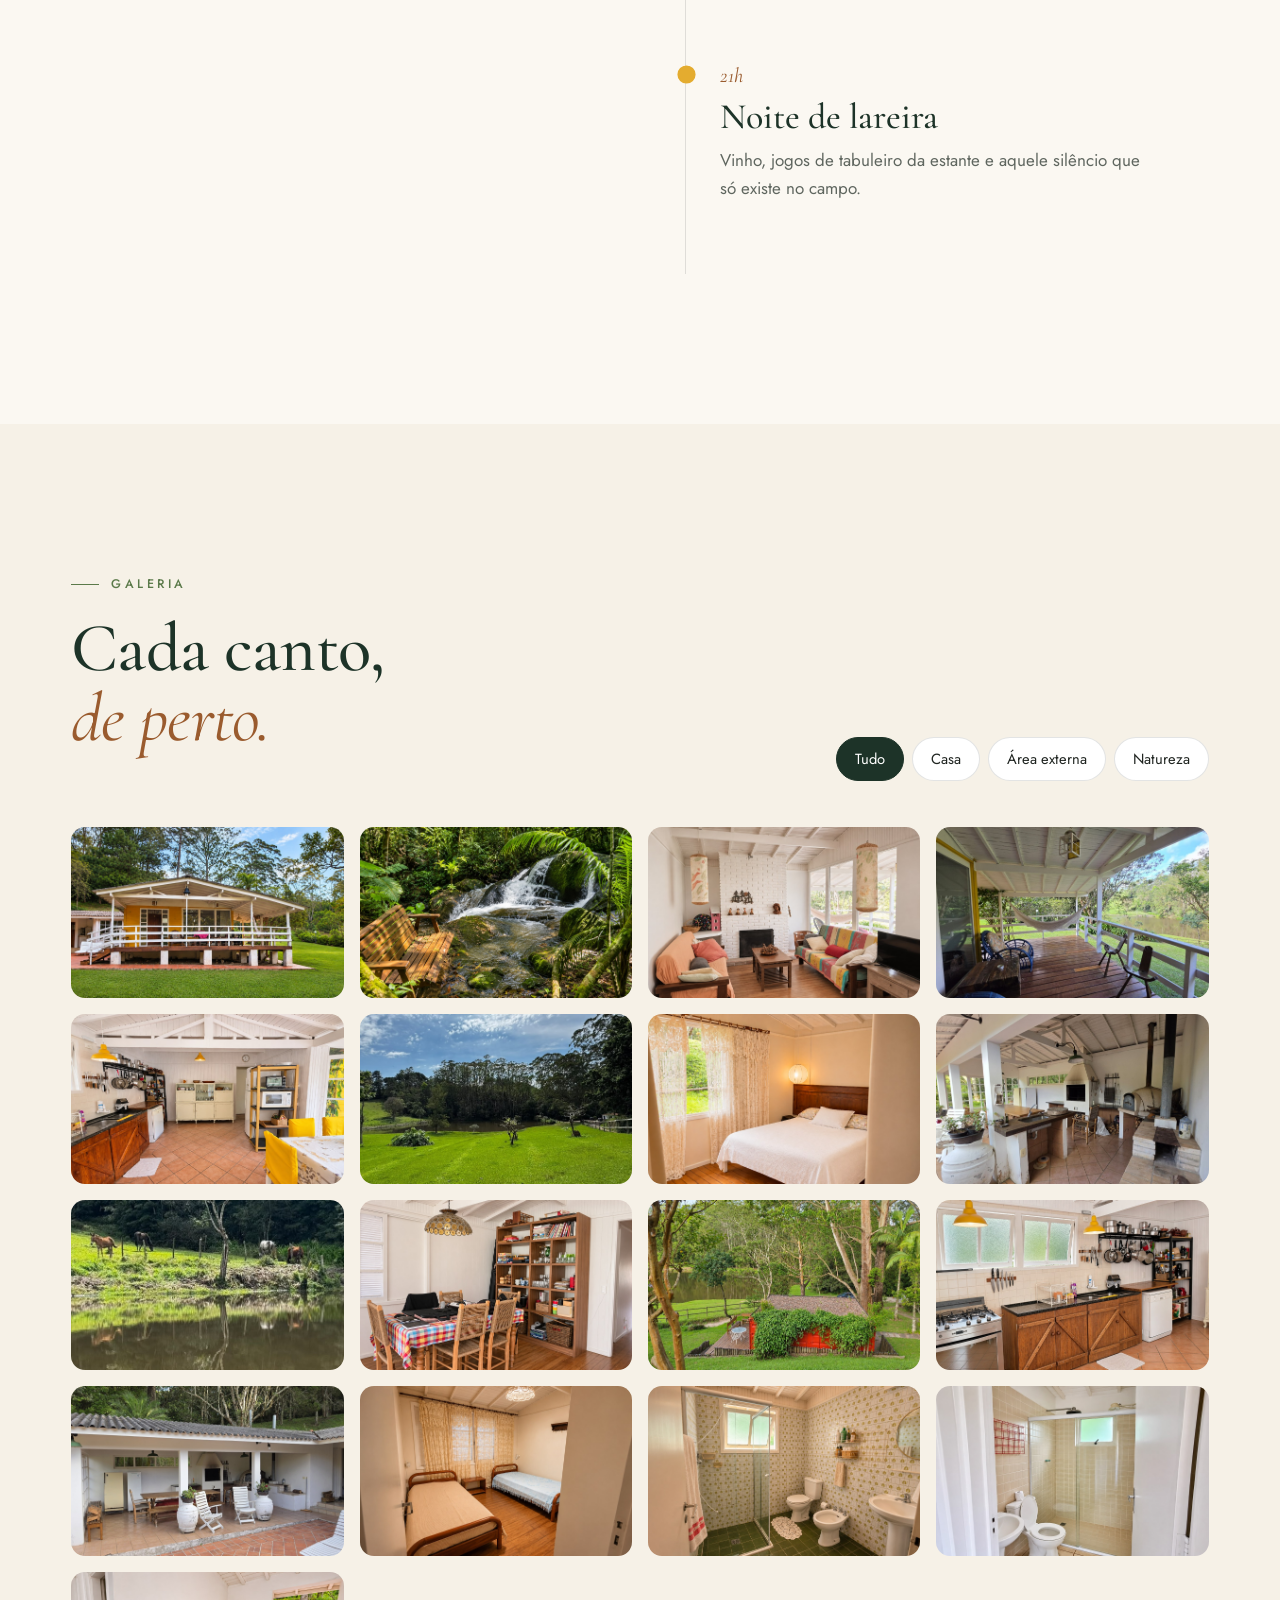
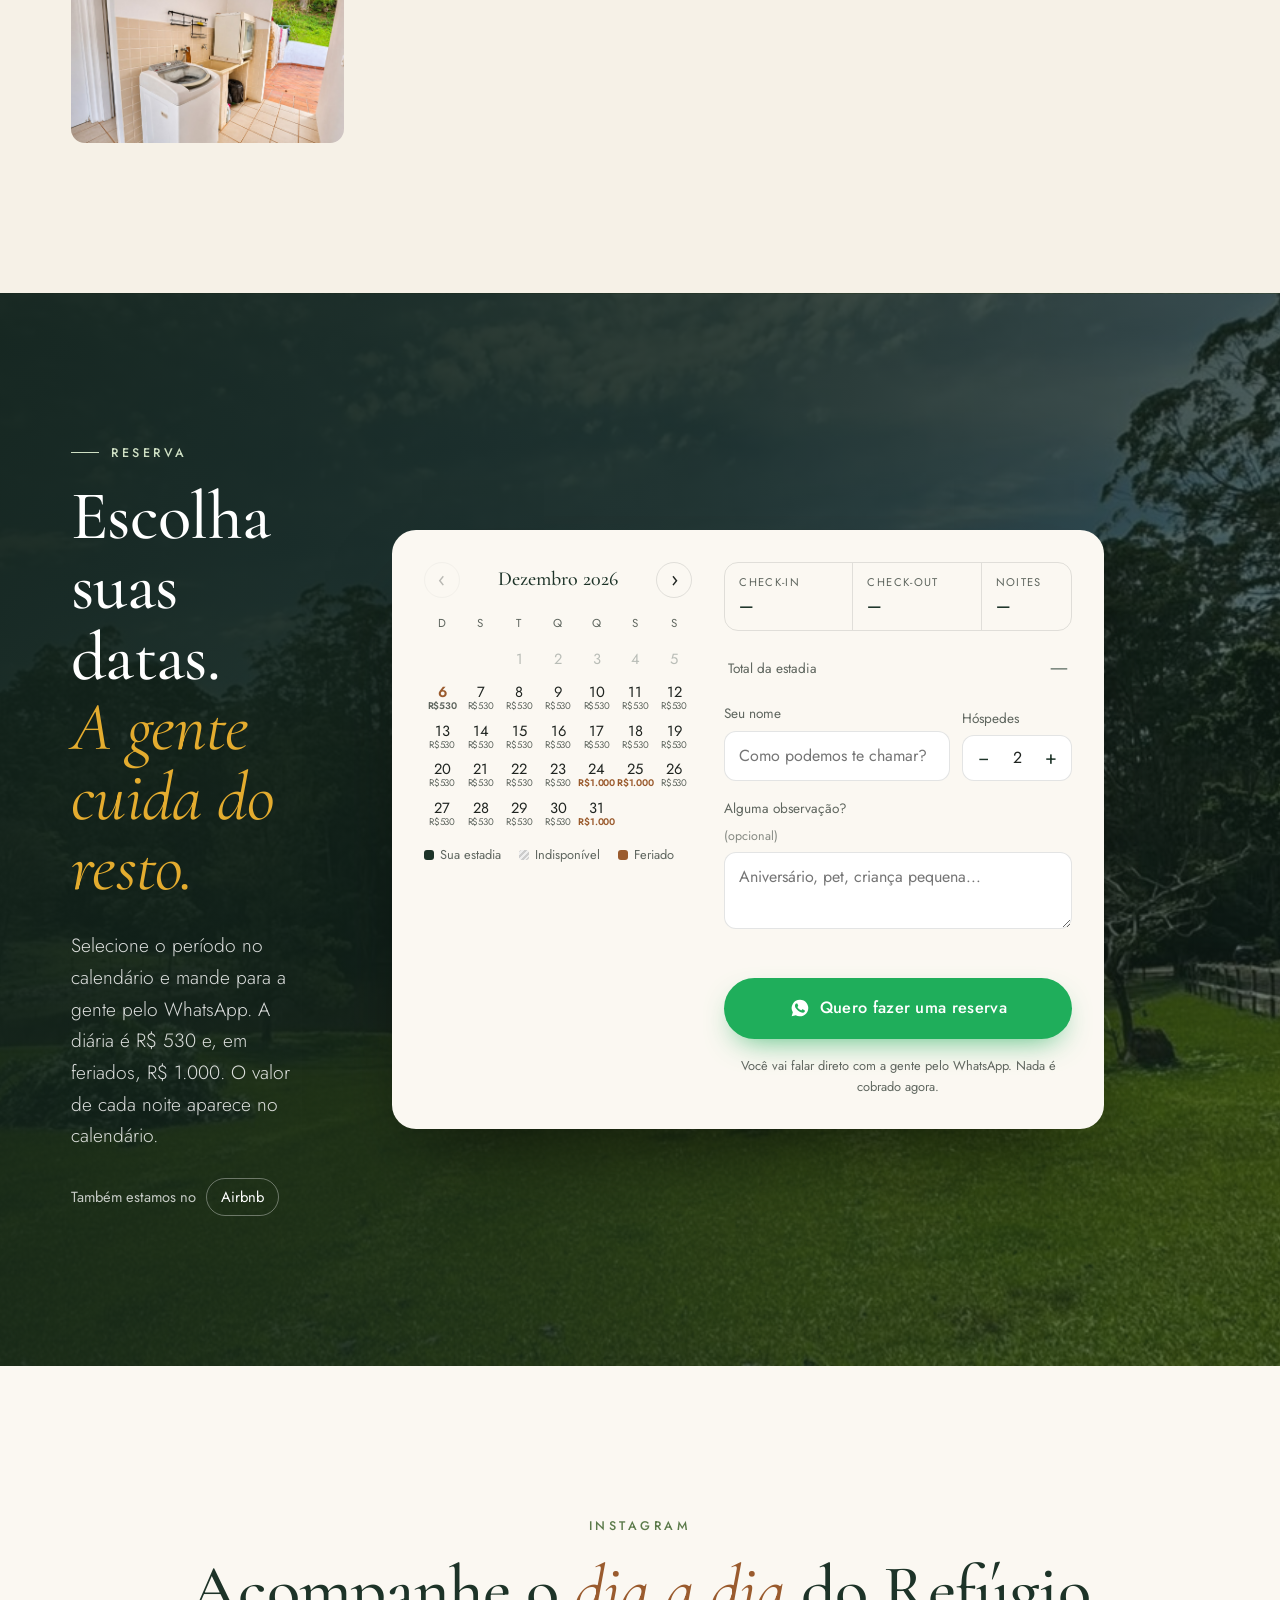
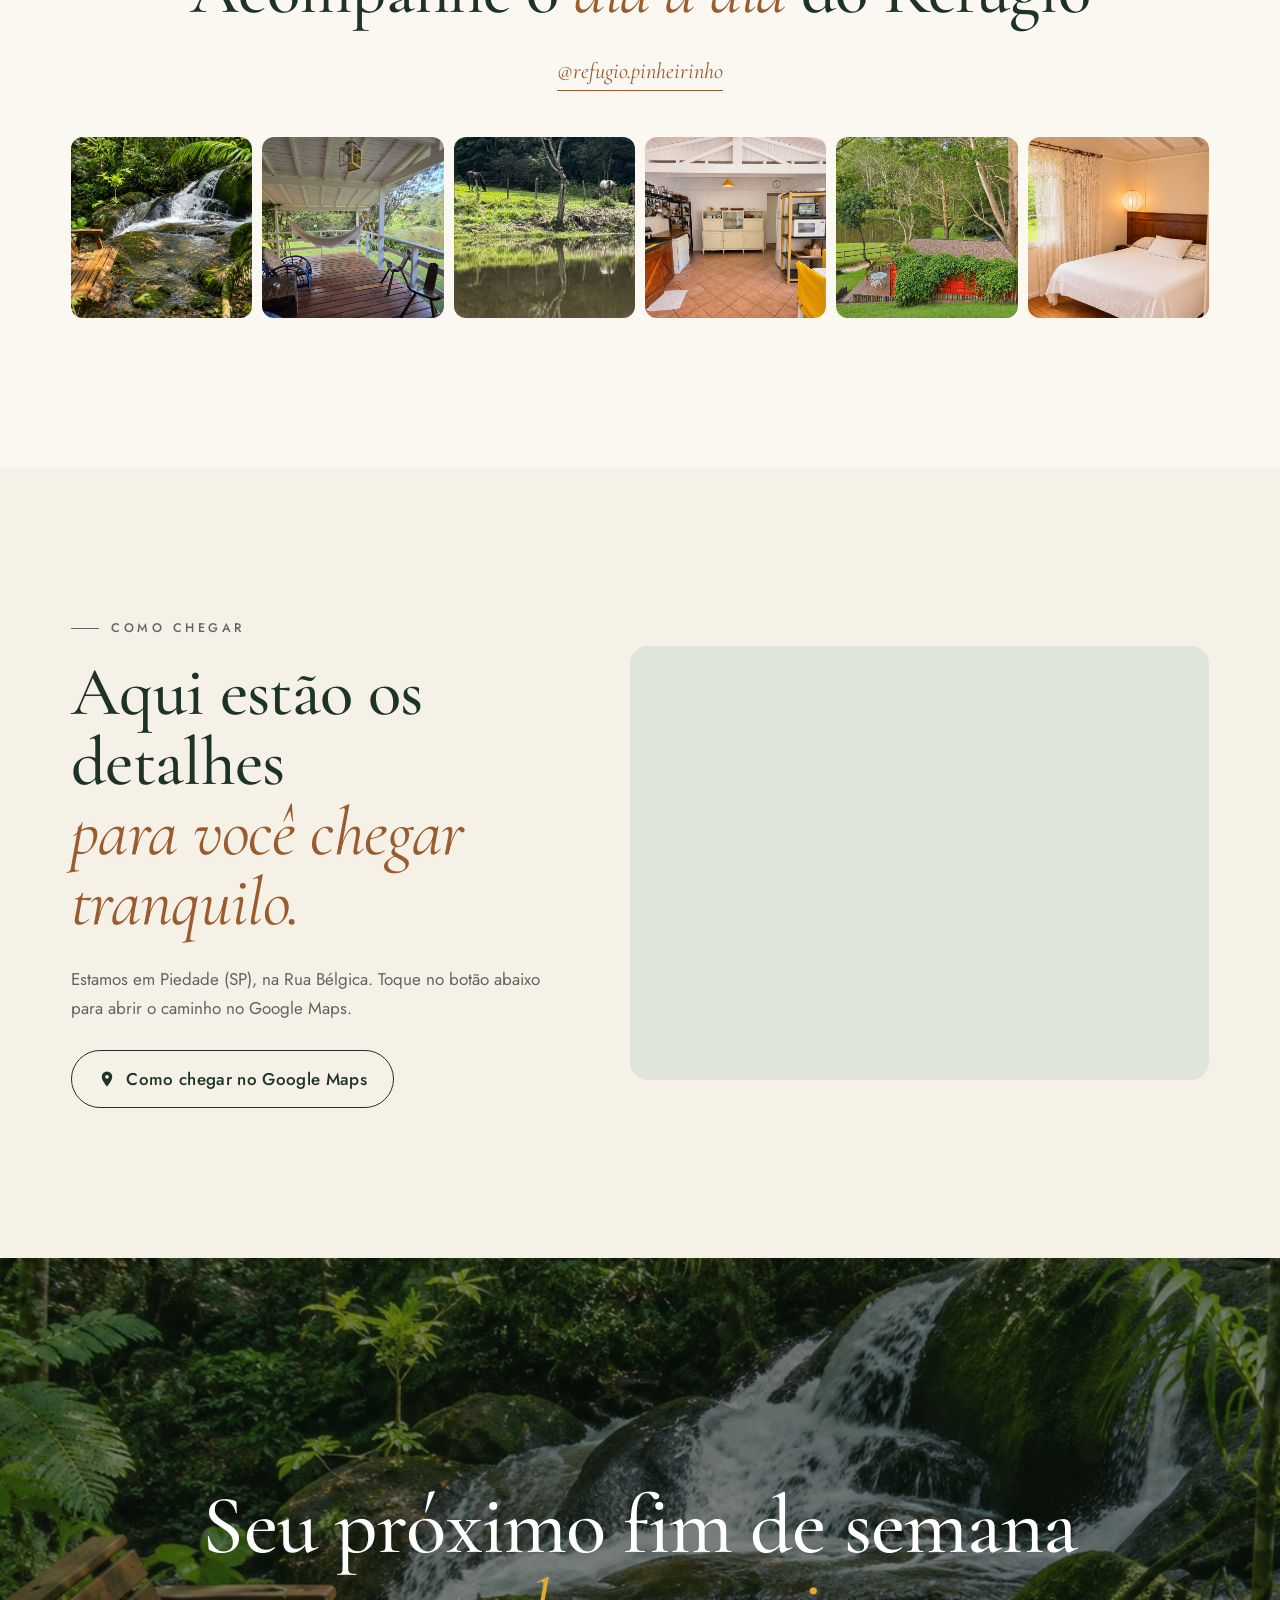
==== commit e66501c3: "Calendário com o preço de cada noite (R$ 530, feriado R$ 1.000) e total da estadia Co-Authored-By: C" ====
--- a/index.html
+++ b/index.html
@@ -13,7 +13,7 @@
   <link rel="preconnect" href="https://fonts.googleapis.com">
   <link rel="preconnect" href="https://fonts.gstatic.com" crossorigin>
   <link href="https://fonts.googleapis.com/css2?family=Cormorant+Garamond:ital,wght@0,400;0,500;0,600;1,400;1,500&family=Jost:wght@300;400;500;600&display=swap" rel="stylesheet">
-  <link rel="stylesheet" href="assets/css/style.css?v=202611122320">
+  <link rel="stylesheet" href="assets/css/style.css?v=202611241200">
 </head>
 <body>
 
@@ -336,7 +336,7 @@
     <div class="booking__text">
       <p class="eyebrow eyebrow--light reveal">Reserva</p>
       <h2 class="h2 h2--light reveal">Escolha suas datas.<br><em>A gente cuida do resto.</em></h2>
-      <p class="lead lead--light reveal">Selecione o período no calendário e mande para a gente pelo WhatsApp. Respondemos com a disponibilidade e o valor da sua estadia.</p>
+      <p class="lead lead--light reveal">Selecione o período no calendário e mande para a gente pelo WhatsApp. A diária é R$ 530 e, em feriados, R$ 1.000. O valor de cada noite aparece no calendário.</p>
       <div class="channels reveal" id="channels">
         <span>Também estamos no</span>
         <a id="lnkAirbnb" target="_blank" rel="noopener">Airbnb</a>
@@ -355,6 +355,7 @@
         <div class="cal__legend">
           <span><i class="dot dot--sel"></i>Sua estadia</span>
           <span><i class="dot dot--off"></i>Indisponível</span>
+          <span><i class="dot dot--hol"></i>Feriado</span>
         </div>
       </div>
 
@@ -364,6 +365,7 @@
           <div><small>Check-out</small><strong id="outOut">—</strong></div>
           <div><small>Noites</small><strong id="outNights">—</strong></div>
         </div>
+        <div class="bform__total"><span>Total da estadia</span><strong id="outTotal">—</strong></div>
         <div class="bform__row">
           <label>Seu nome<input type="text" id="fName" autocomplete="name" placeholder="Como podemos te chamar?"></label>
           <label>Hóspedes
@@ -472,7 +474,7 @@
   <div class="film" id="filmBox"></div>
 </div>
 
-<script src="assets/js/config.js?v=202611122320"></script>
-<script src="assets/js/main.js?v=202611122320"></script>
+<script src="assets/js/config.js?v=202611241200"></script>
+<script src="assets/js/main.js?v=202611241200"></script>
 </body>
 </html>
--- a/assets/css/style.css
+++ b/assets/css/style.css
@@ -249,22 +249,31 @@
 .cal__arrow:disabled{opacity:.3;cursor:default}
 .cal__grid{display:grid;grid-template-columns:repeat(7,1fr);gap:2px;text-align:center}
 .cal__dow{font-size:.72rem;letter-spacing:.08em;text-transform:uppercase;color:var(--muted);padding:6px 0}
-.cal__day{aspect-ratio:1;display:grid;place-items:center;font-size:.92rem;border-radius:10px;position:relative;transition:background .2s,color .2s}
+.cal__day{aspect-ratio:1;display:flex;flex-direction:column;align-items:center;justify-content:center;gap:1px;line-height:1.1;font-size:.92rem;border-radius:10px;position:relative;transition:background .2s,color .2s}
 .cal__day:hover:not(:disabled){background:var(--cream)}
 .cal__day:disabled{color:#b9bdb7;cursor:not-allowed}
 .cal__day.is-off{text-decoration:line-through;color:#b9bdb7;background:repeating-linear-gradient(135deg,transparent 0 4px,rgba(0,0,0,.035) 4px 8px)}
 .cal__day.is-today{font-weight:600;color:var(--wood)}
 .cal__day.in-range{background:rgba(228,172,47,.22);border-radius:0}
 .cal__day.is-start,.cal__day.is-end{background:var(--forest)!important;color:#fff!important;border-radius:10px}
+.cal__n{font-size:.92rem}
+.cal__p{font-size:.6rem;color:var(--muted);letter-spacing:-.02em;white-space:nowrap}
+.cal__day.is-holiday .cal__p{color:var(--wood);font-weight:600}
+.cal__day.is-start .cal__p,.cal__day.is-end .cal__p{color:rgba(255,255,255,.85)}
+@media (max-width:380px){.cal__p{font-size:.52rem}}
 .cal__legend{display:flex;gap:18px;font-size:.8rem;color:var(--muted);margin-top:12px}
 .cal__legend span{display:flex;align-items:center;gap:6px}
 .dot{width:10px;height:10px;border-radius:3px;display:inline-block}
 .dot--sel{background:var(--forest)}
 .dot--off{background:repeating-linear-gradient(135deg,#ccc 0 2px,#eee 2px 4px)}
+.dot--hol{background:var(--wood)}
 .bform__summary{display:flex;flex-direction:column;gap:16px}
 .bform__dates{display:grid;grid-template-columns:1fr 1fr .7fr;border:1px solid var(--line);border-radius:14px;overflow:hidden}
 .bform__dates>div{padding:10px 14px;border-right:1px solid var(--line)}
 .bform__dates>div:last-child{border-right:0}
+.bform__total{display:flex;justify-content:space-between;align-items:baseline;padding:2px 4px}
+.bform__total span{font-size:.85rem;color:var(--muted)}
+.bform__total strong{font-family:var(--serif,inherit);font-weight:500;font-size:1.35rem;color:var(--forest)}
 .bform__dates small{display:block;font-size:.7rem;letter-spacing:.12em;text-transform:uppercase;color:var(--muted)}
 .bform__dates strong{font-weight:500;color:var(--forest);font-size:1rem}
 .bform label{display:flex;flex-direction:column;gap:6px;font-size:.85rem;color:var(--muted)}
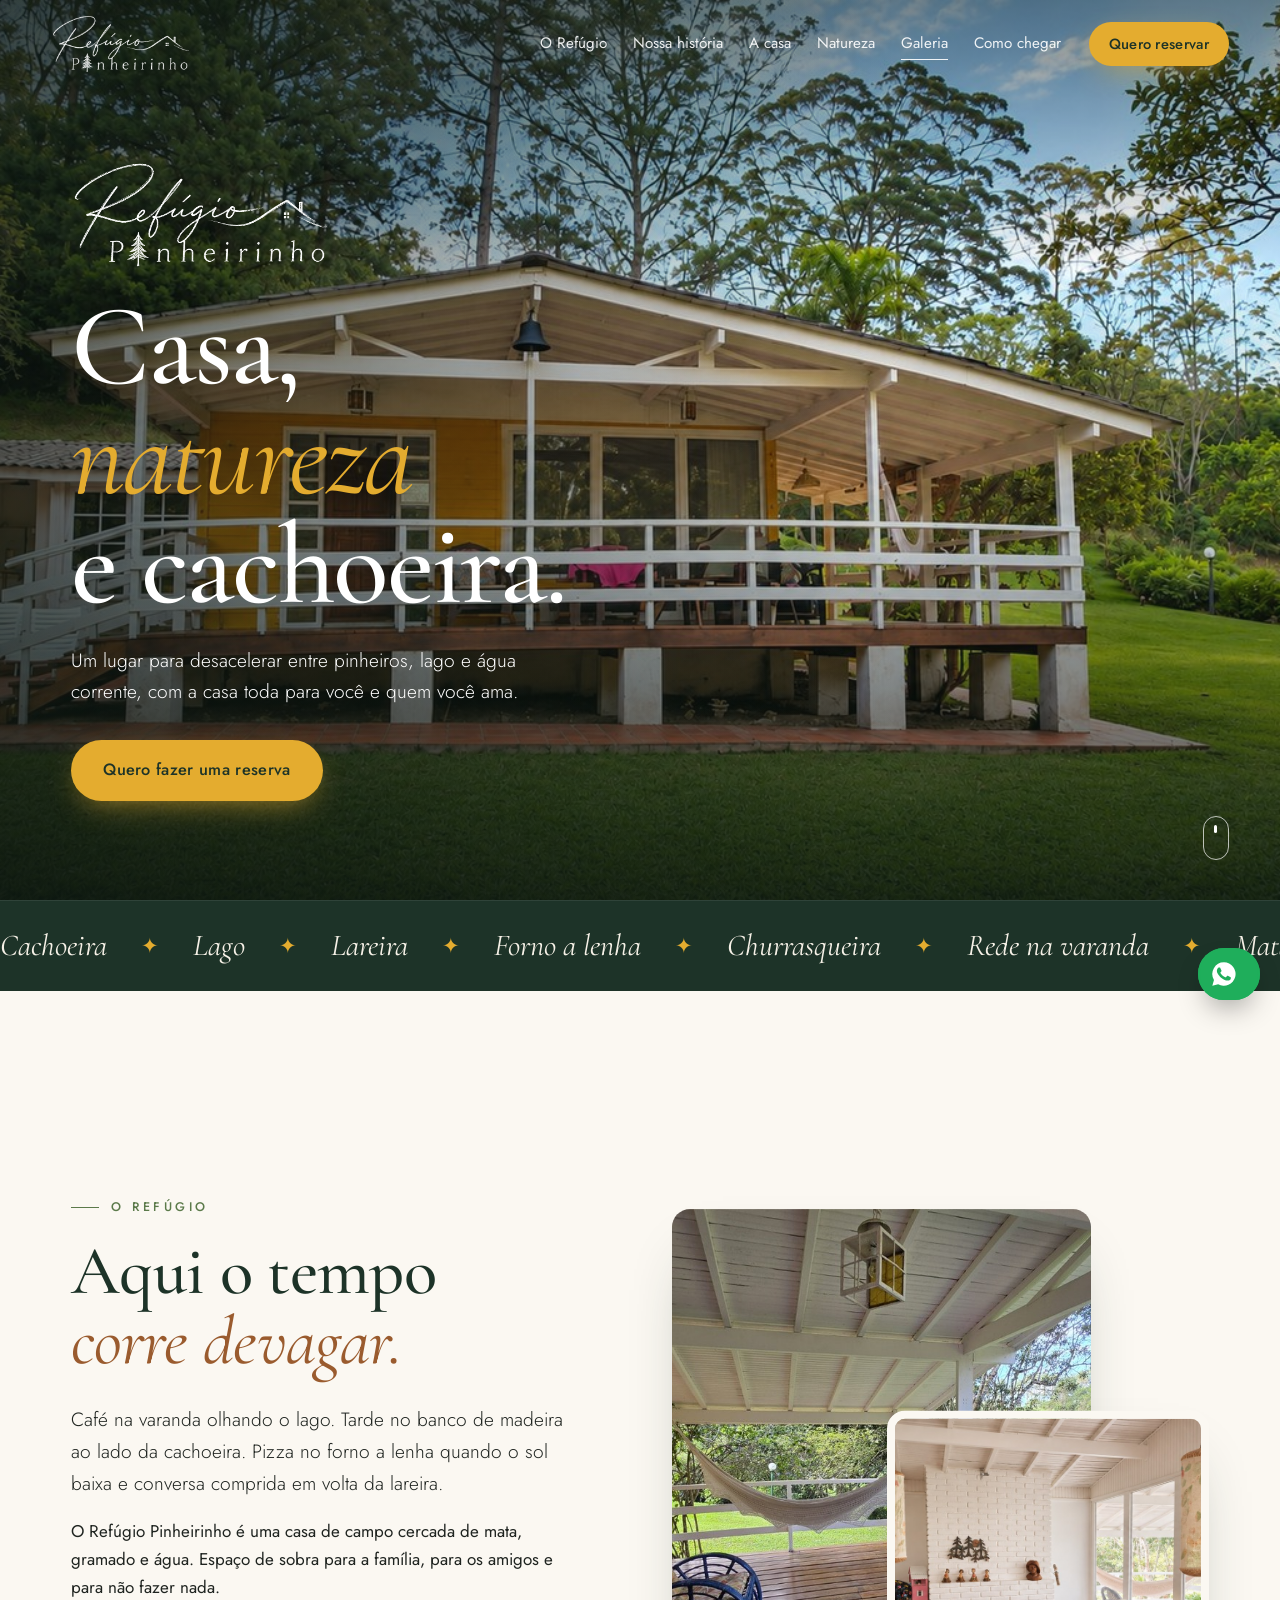
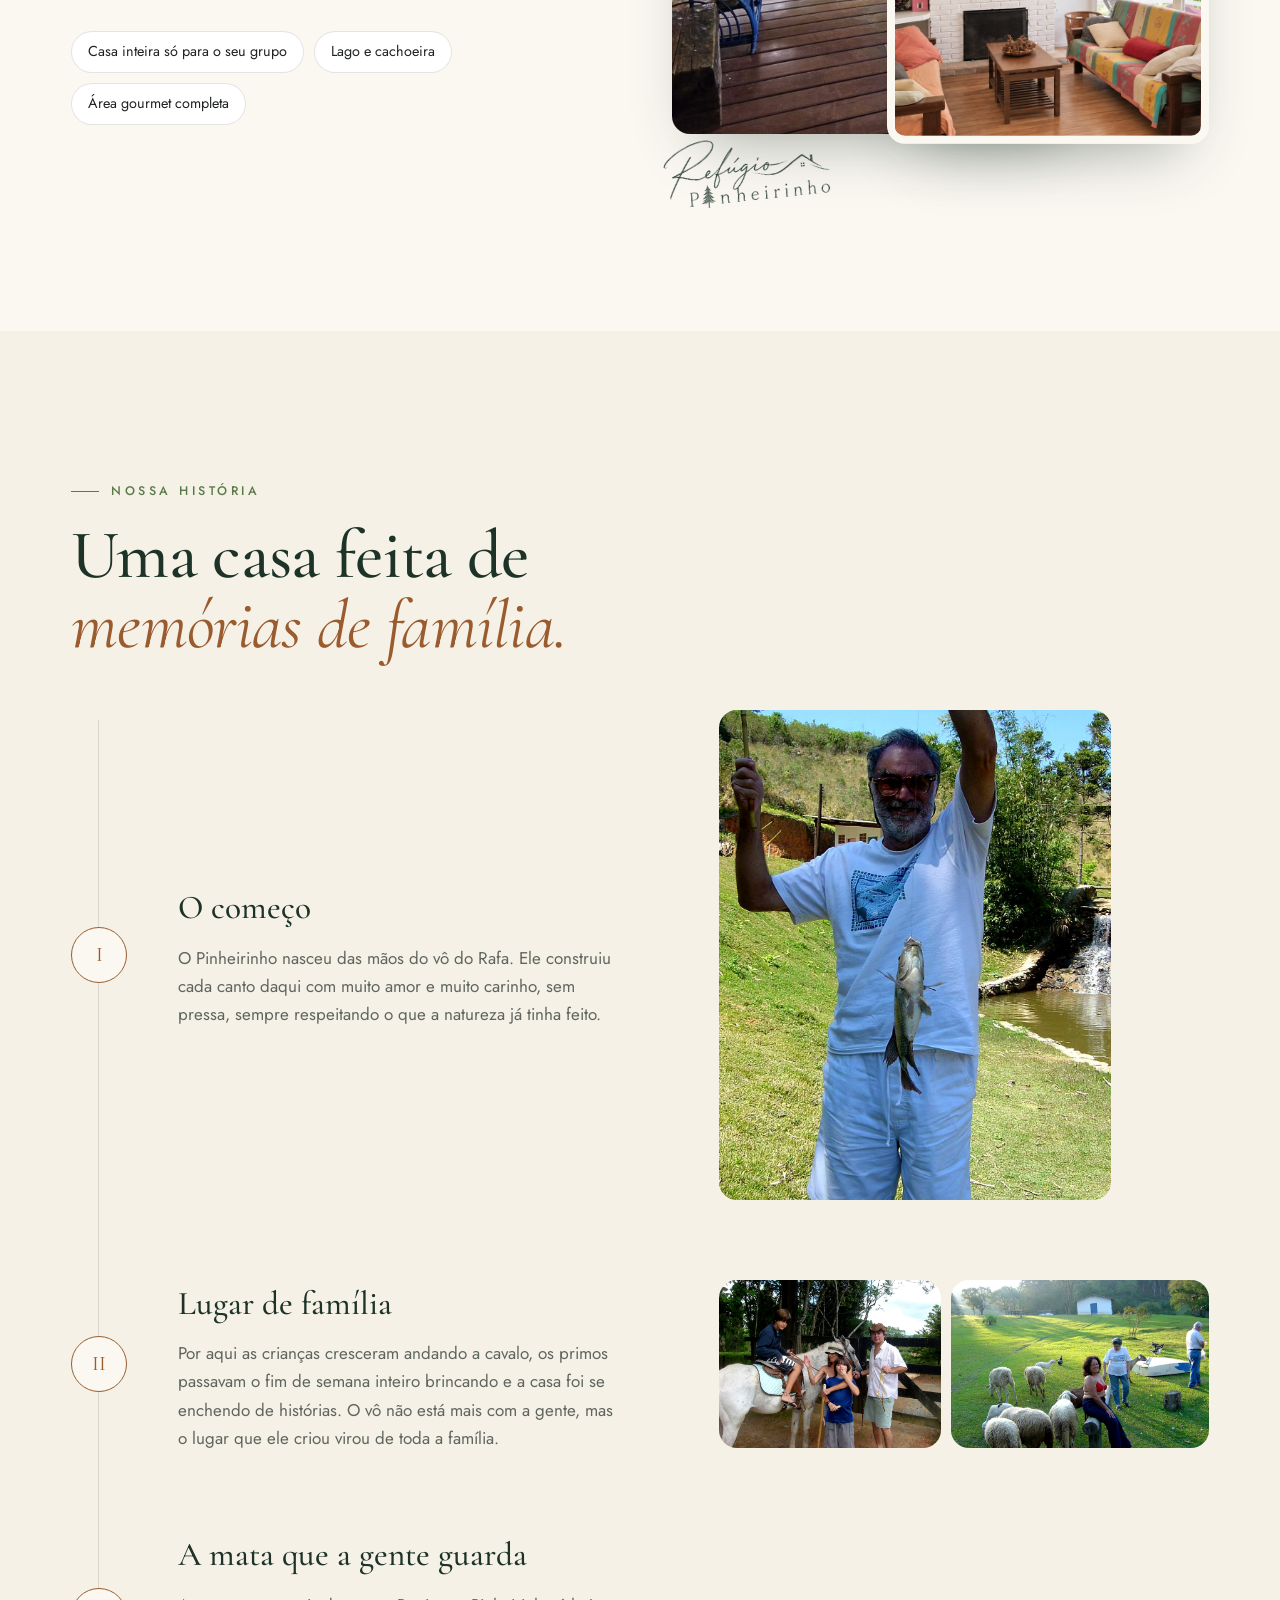
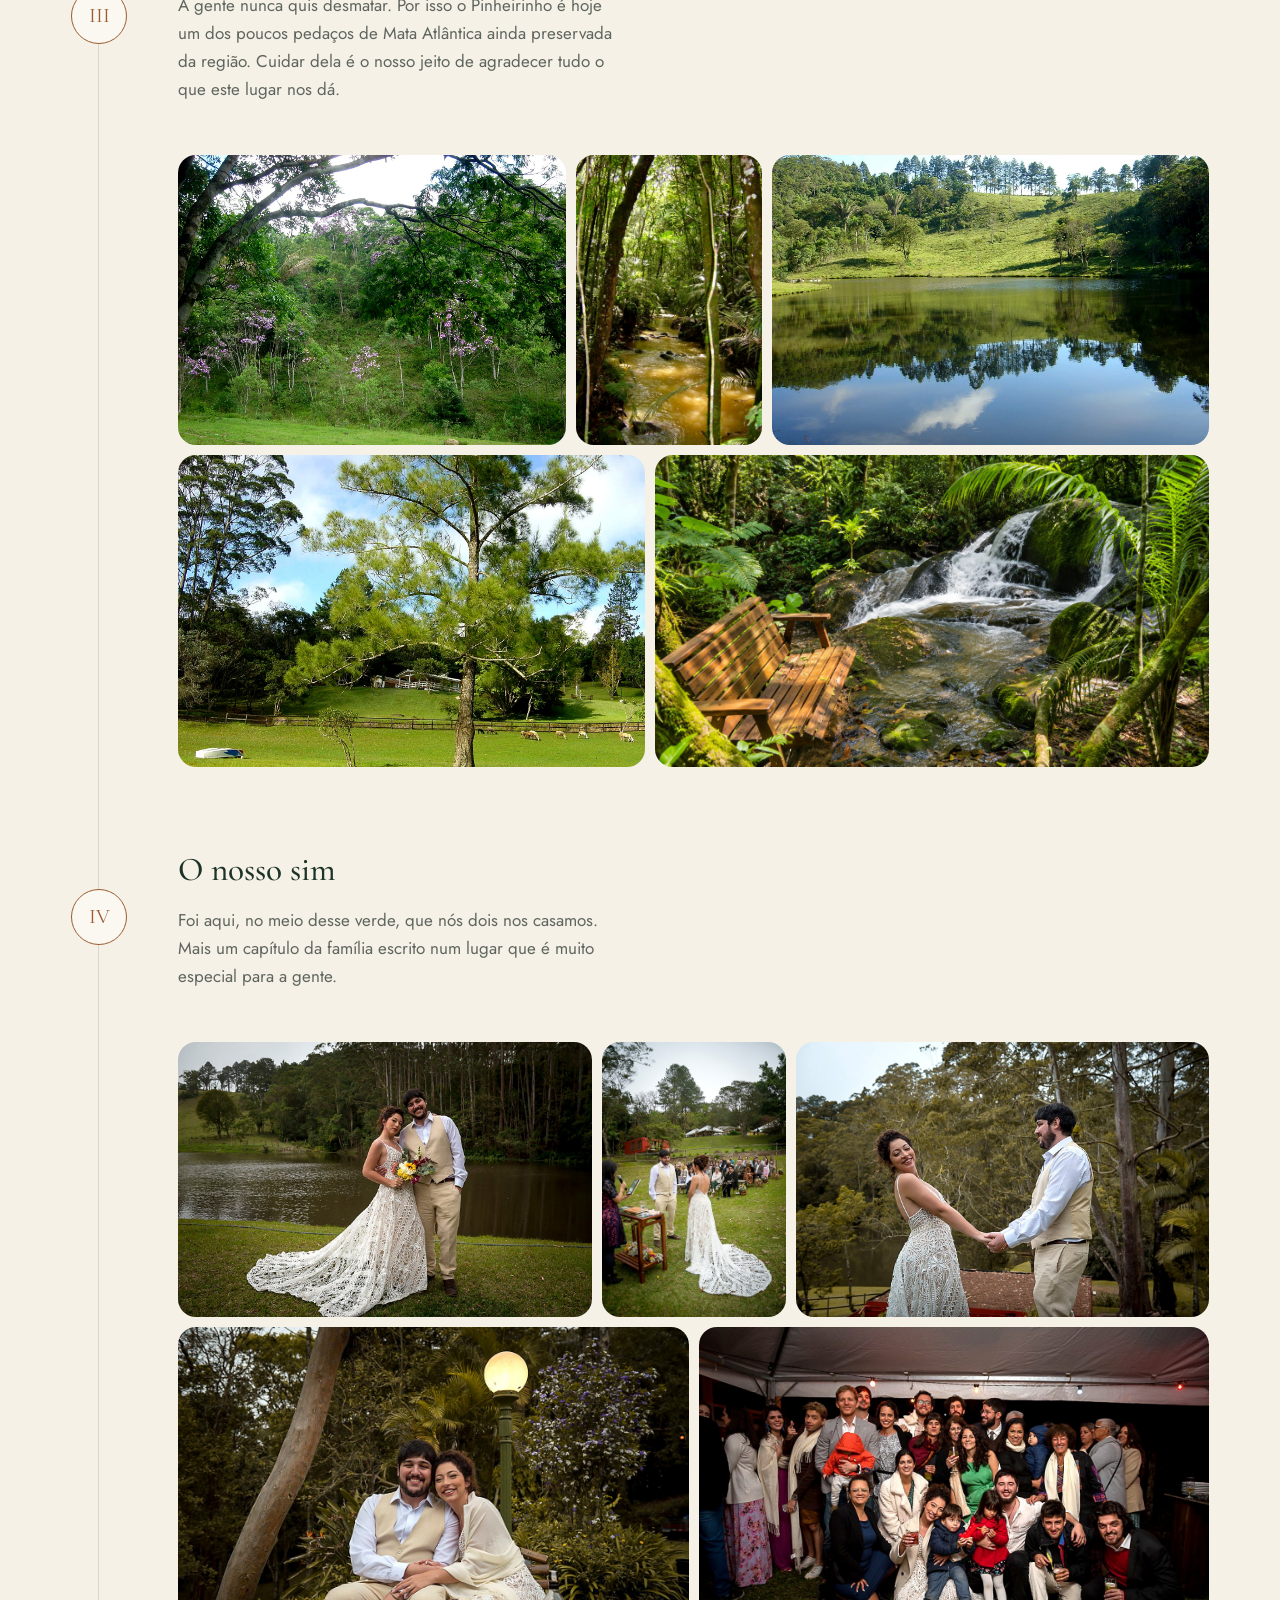
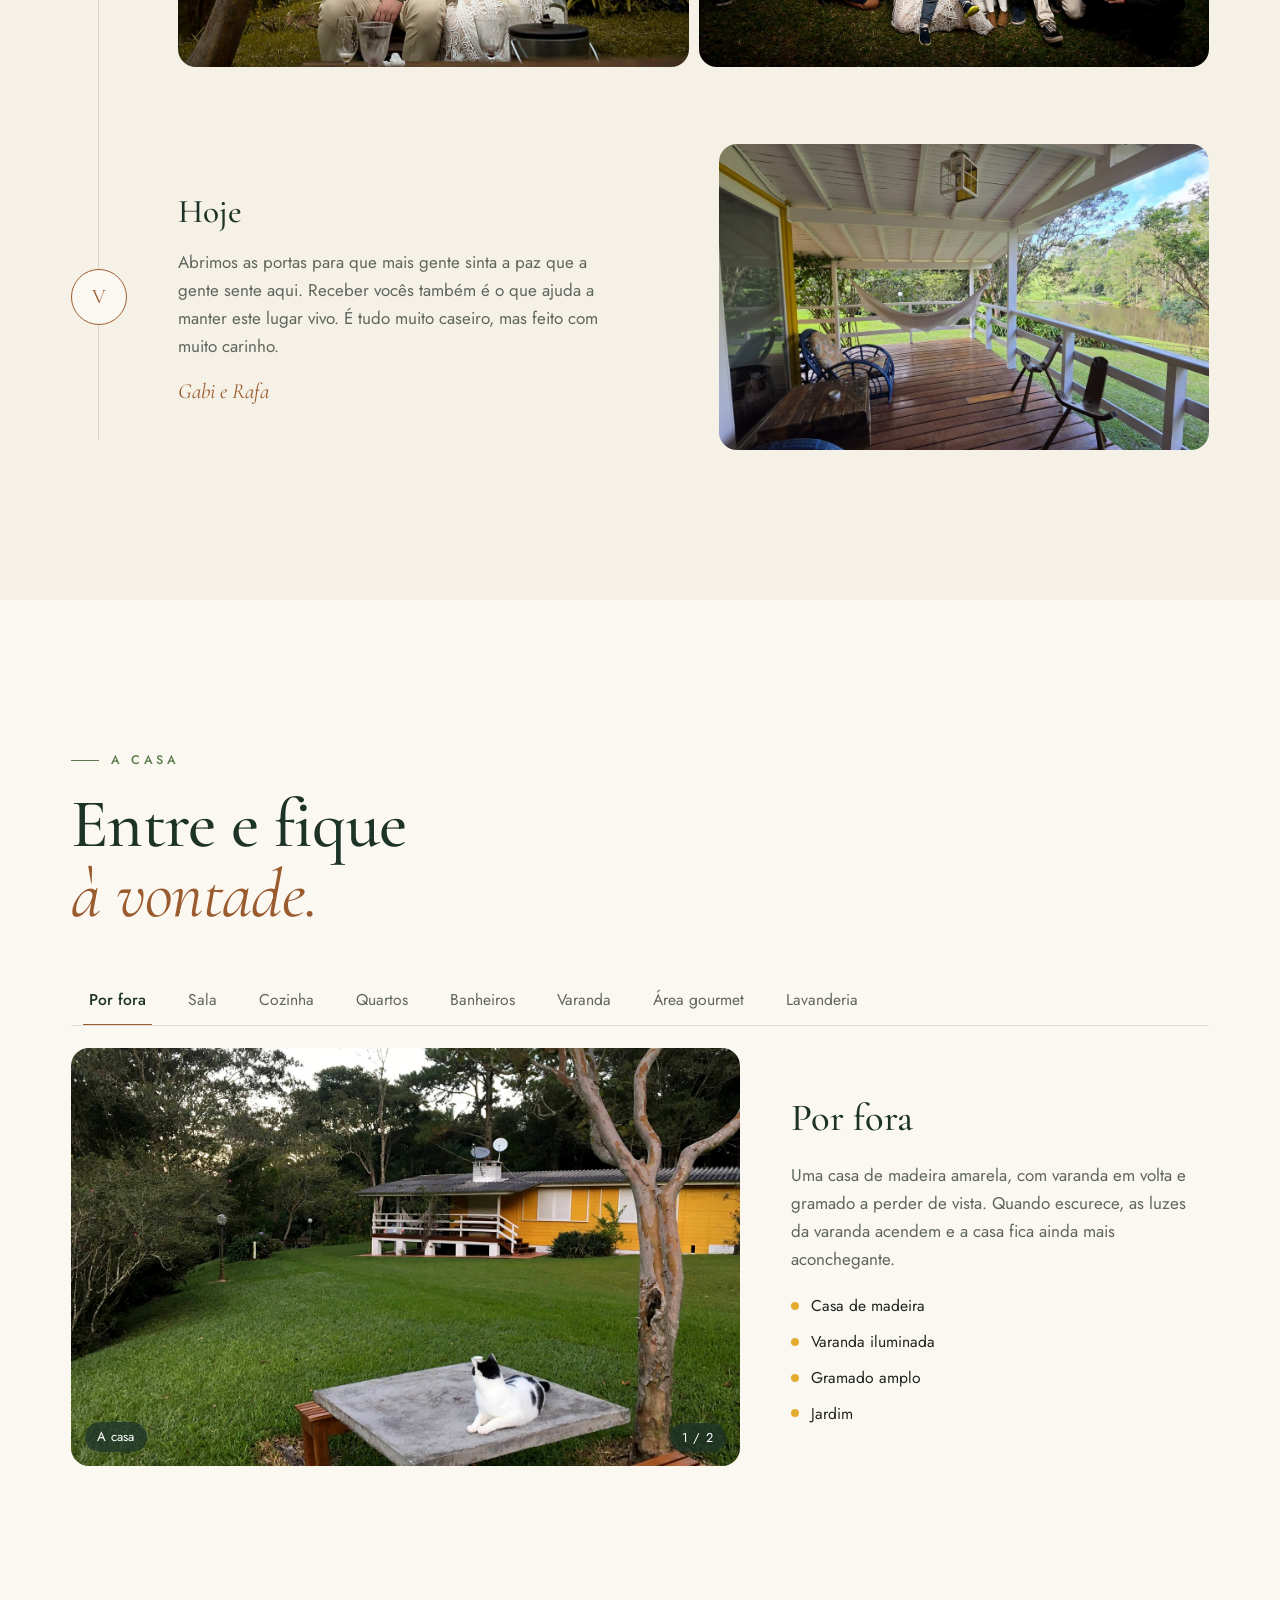
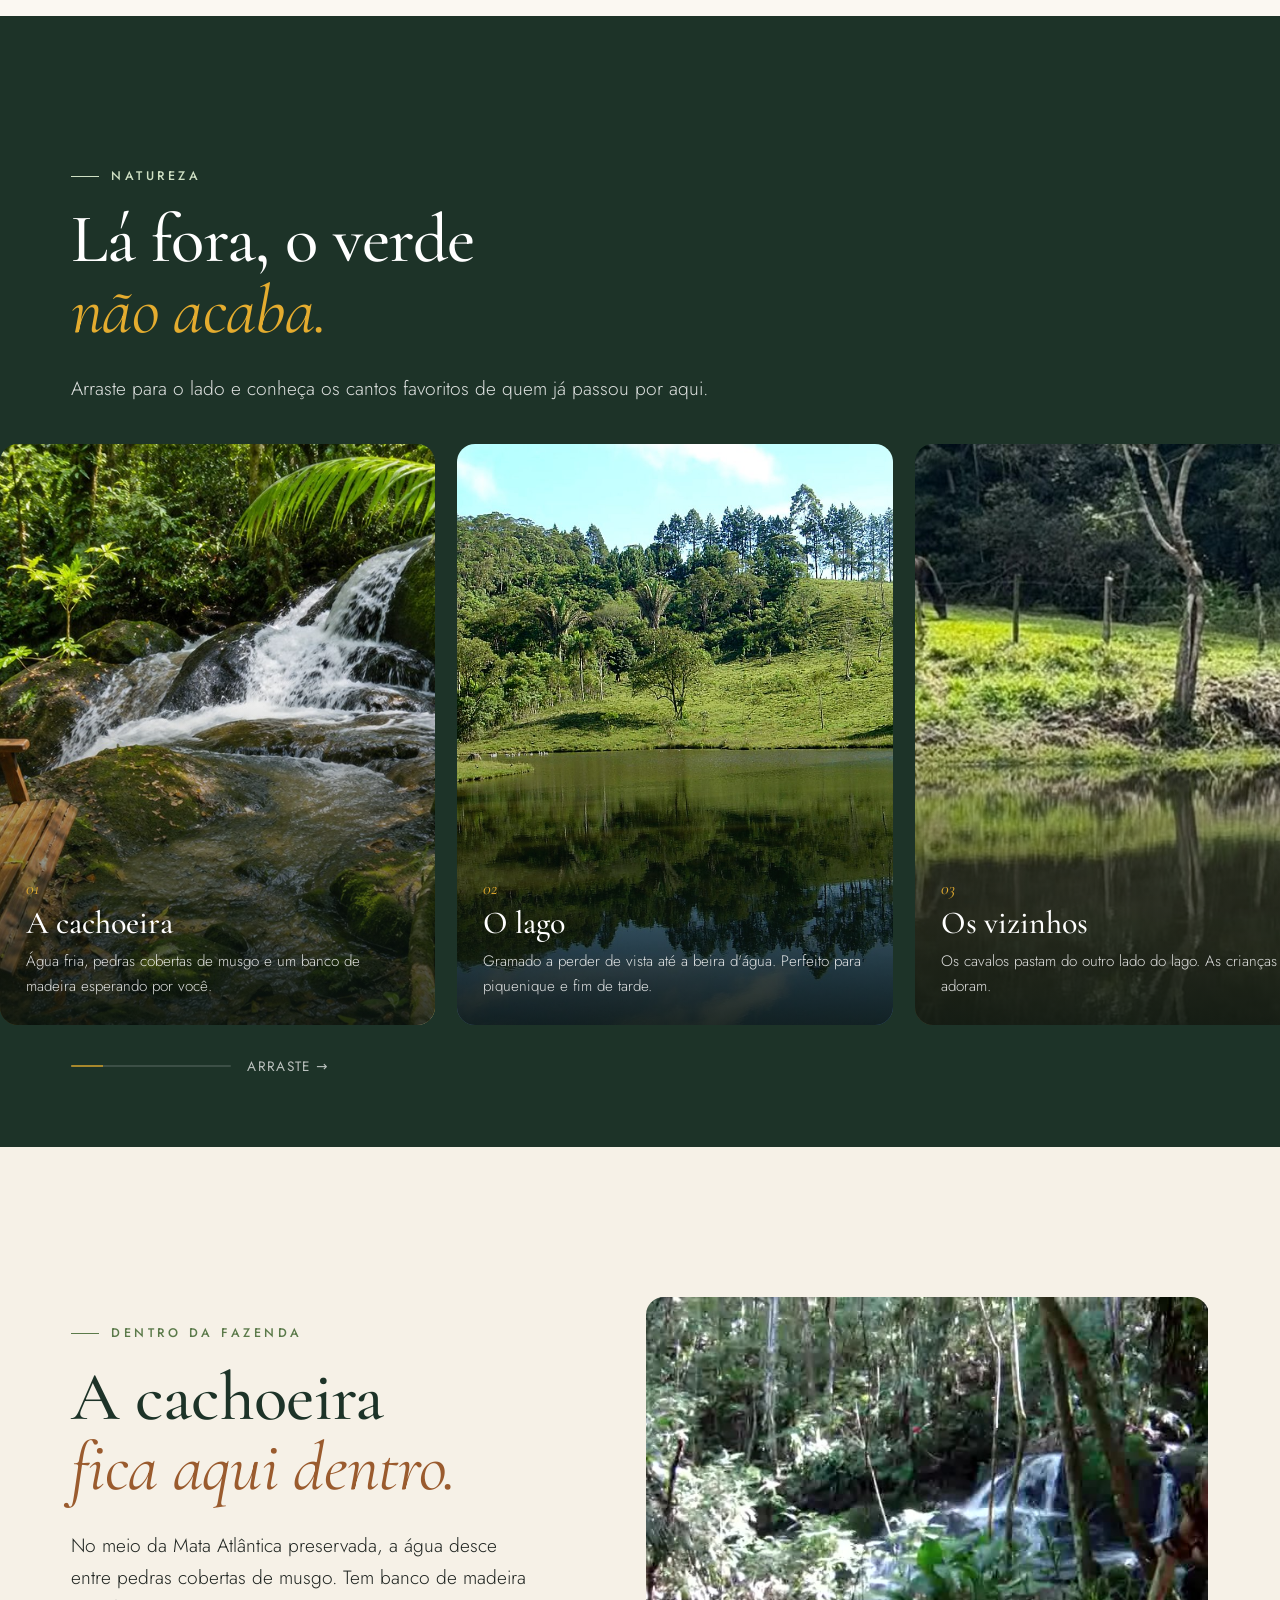
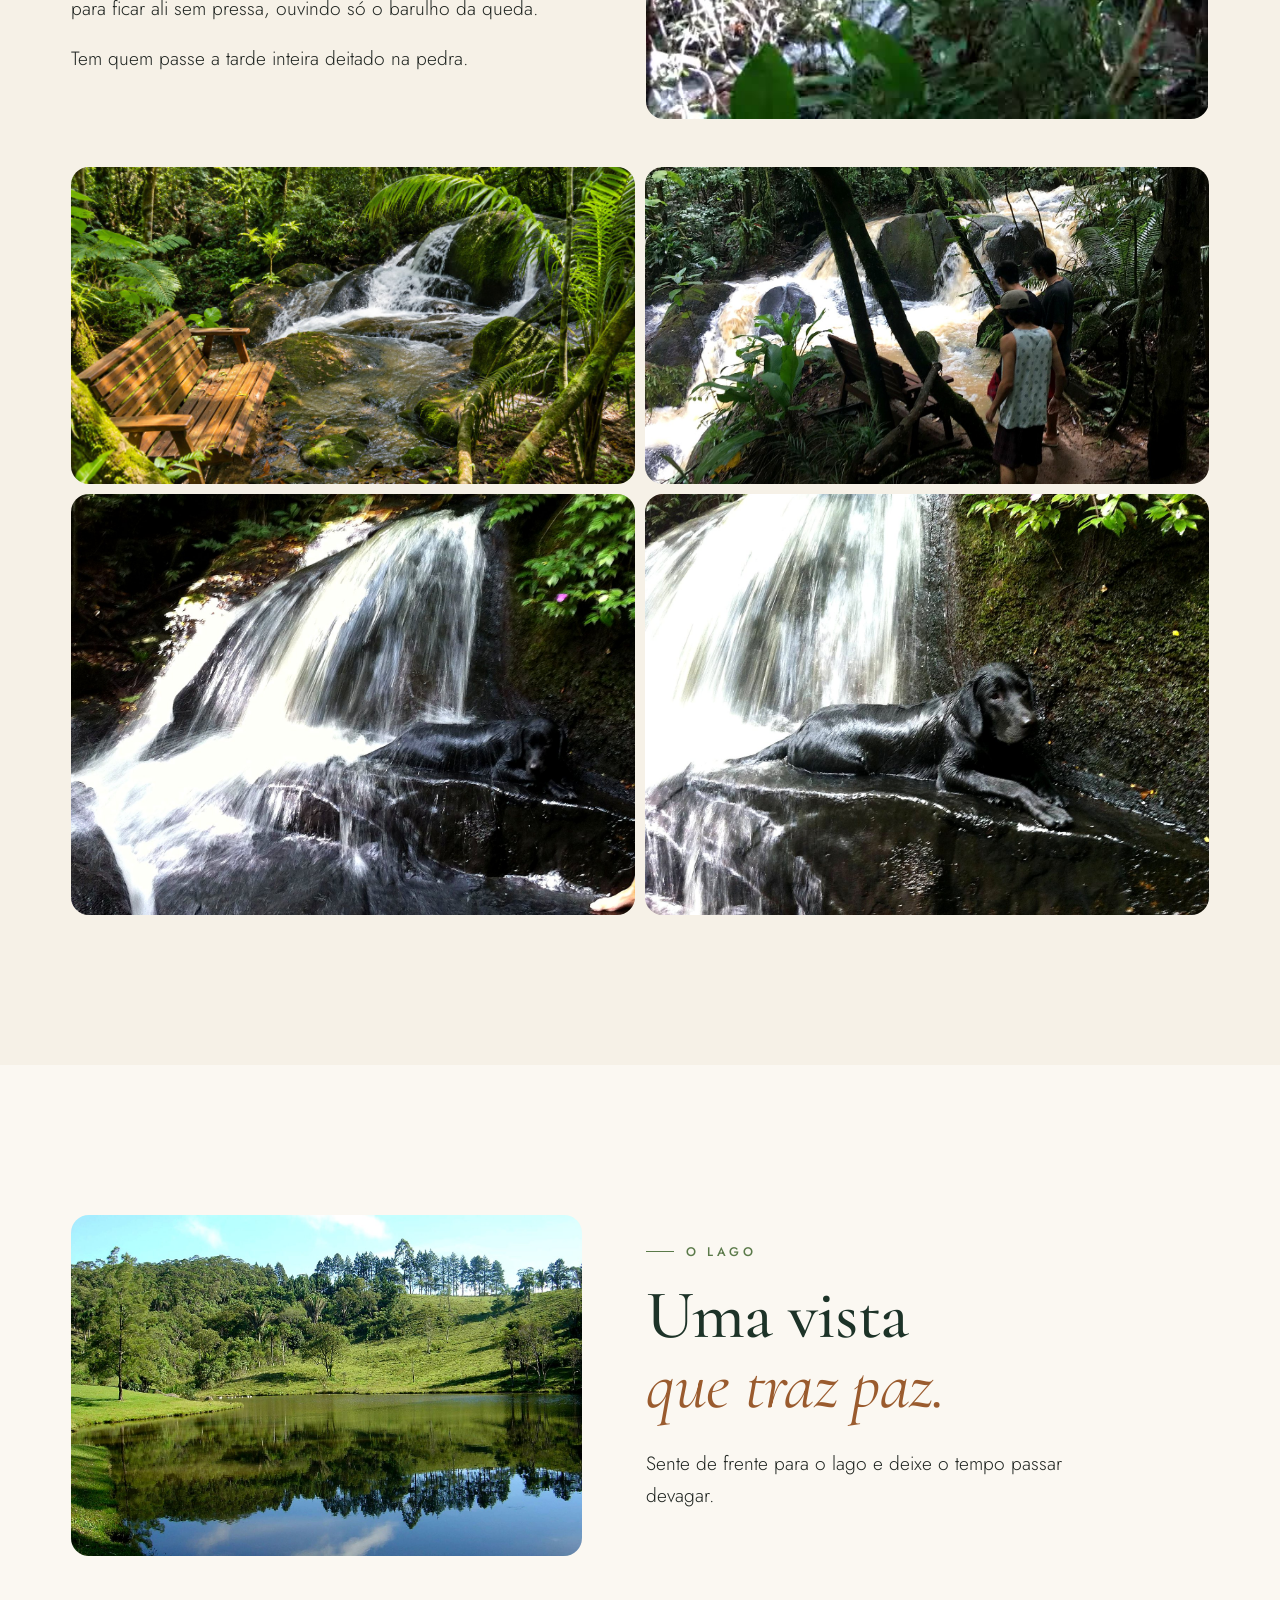
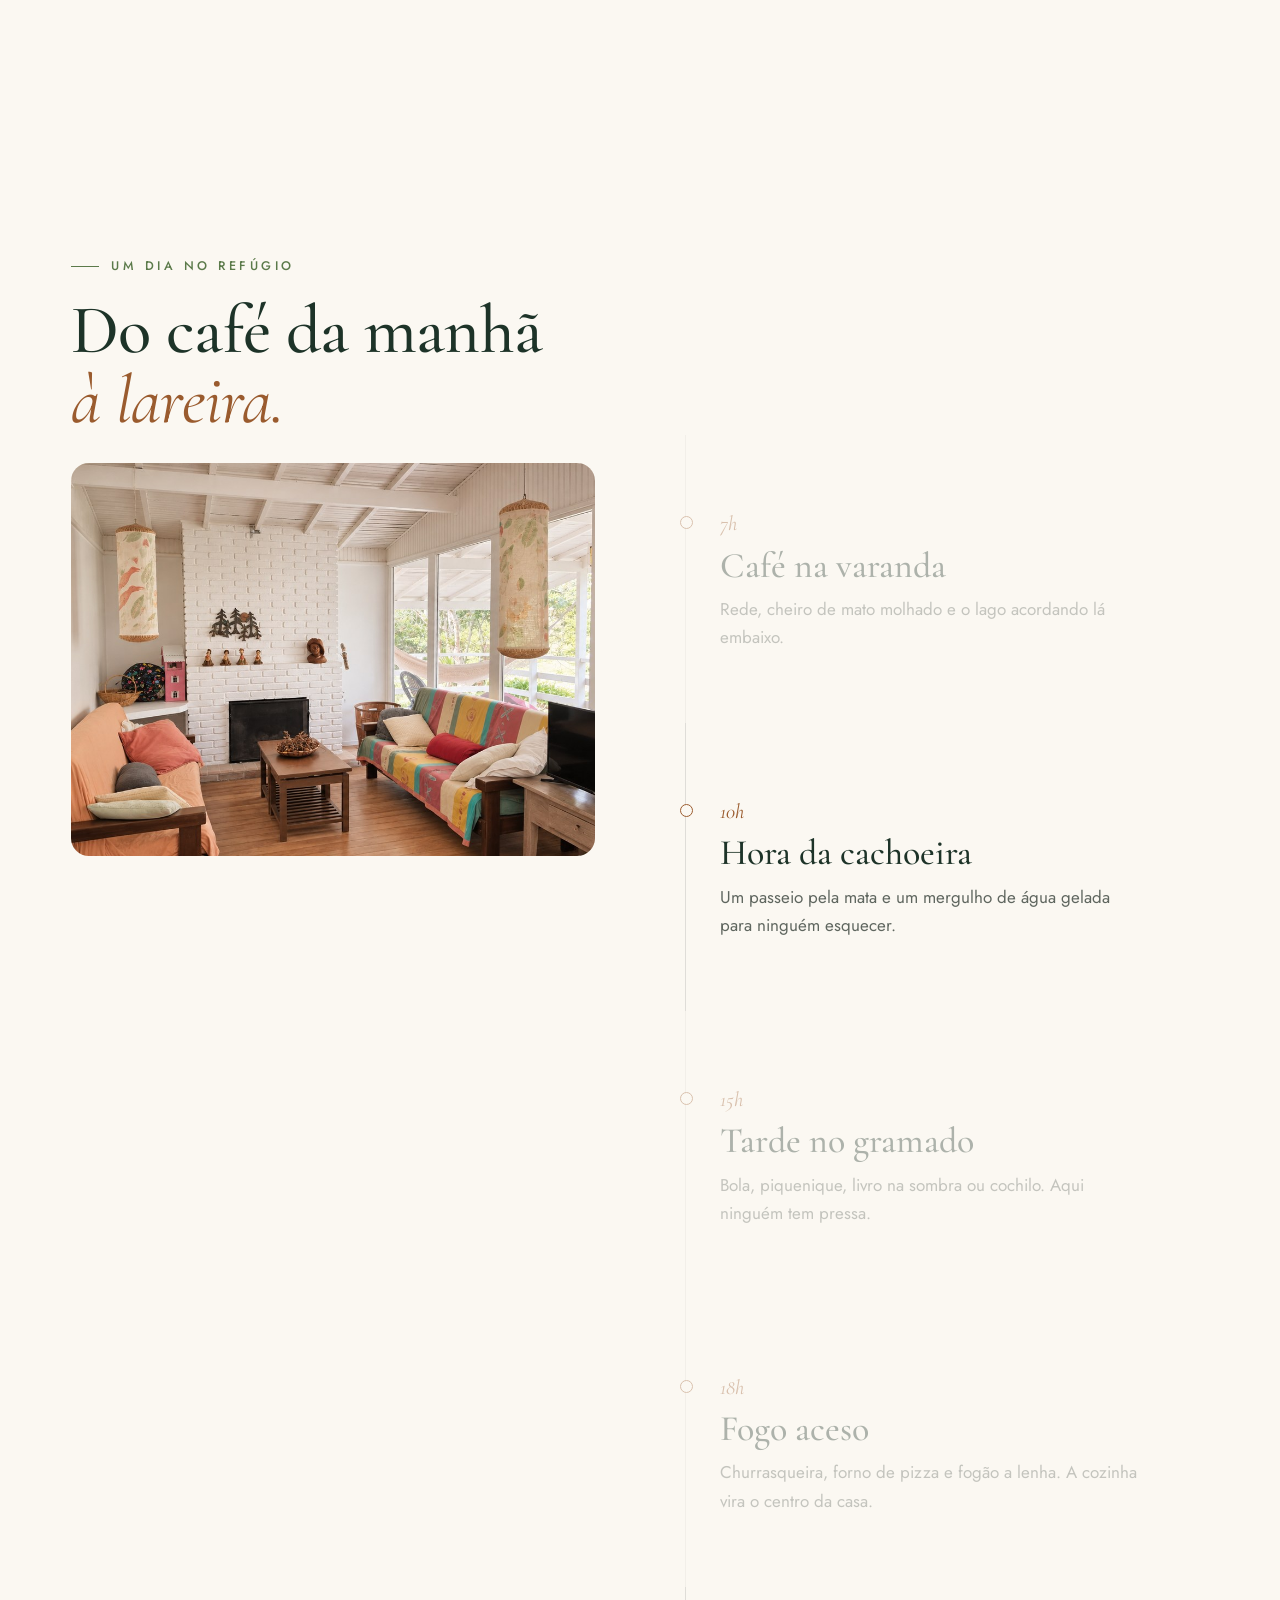
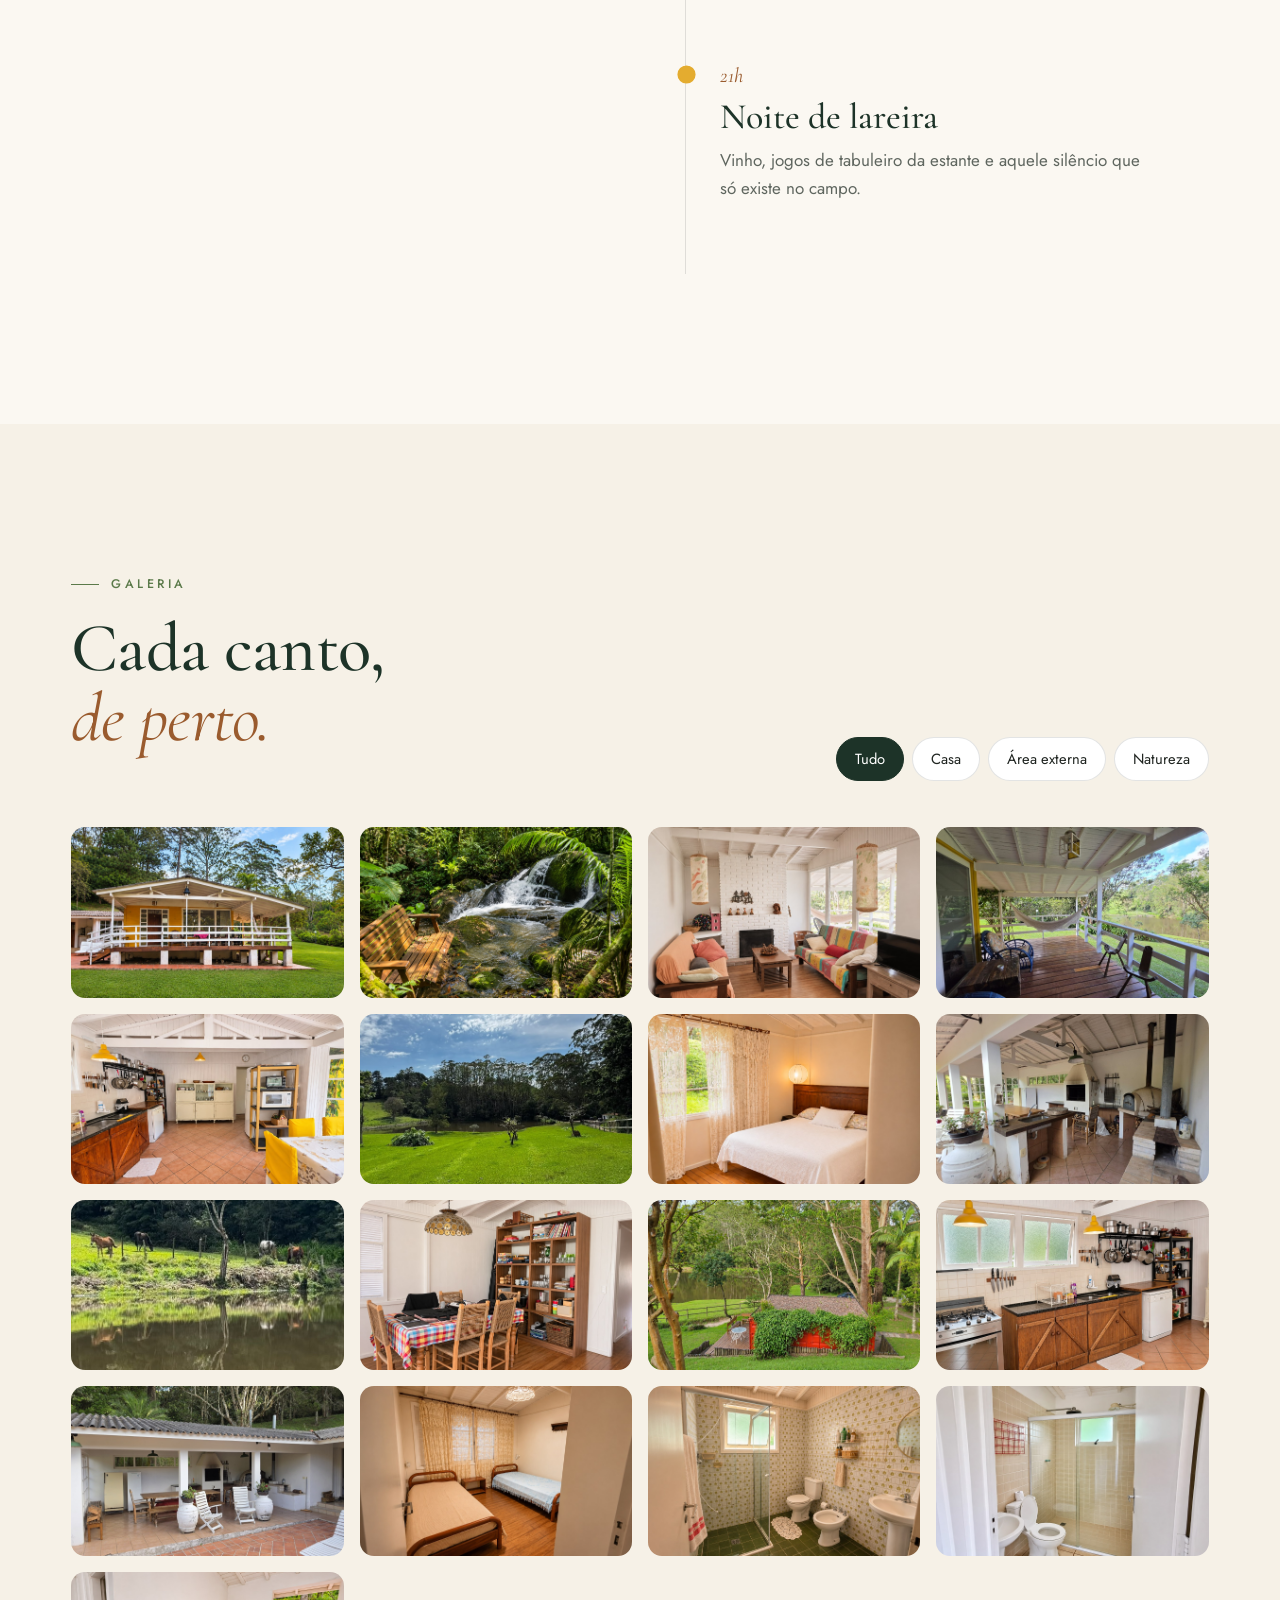
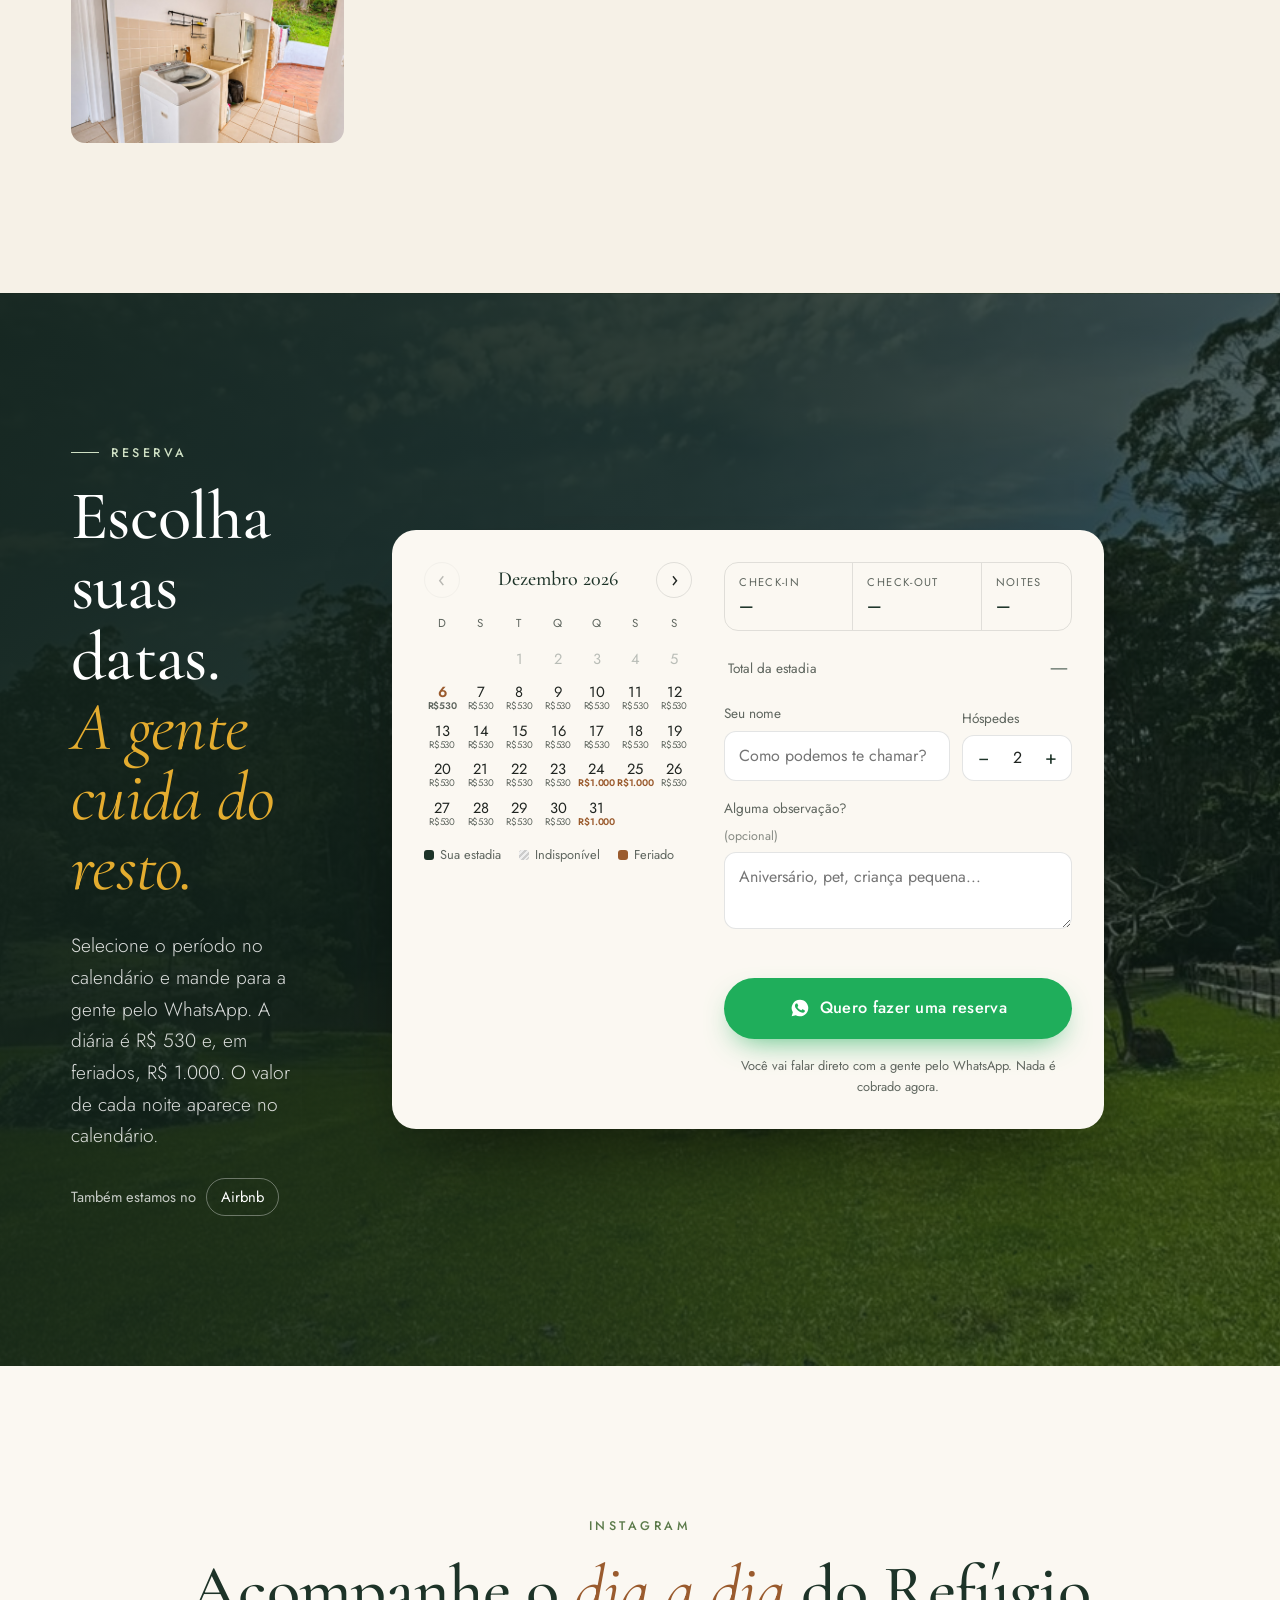
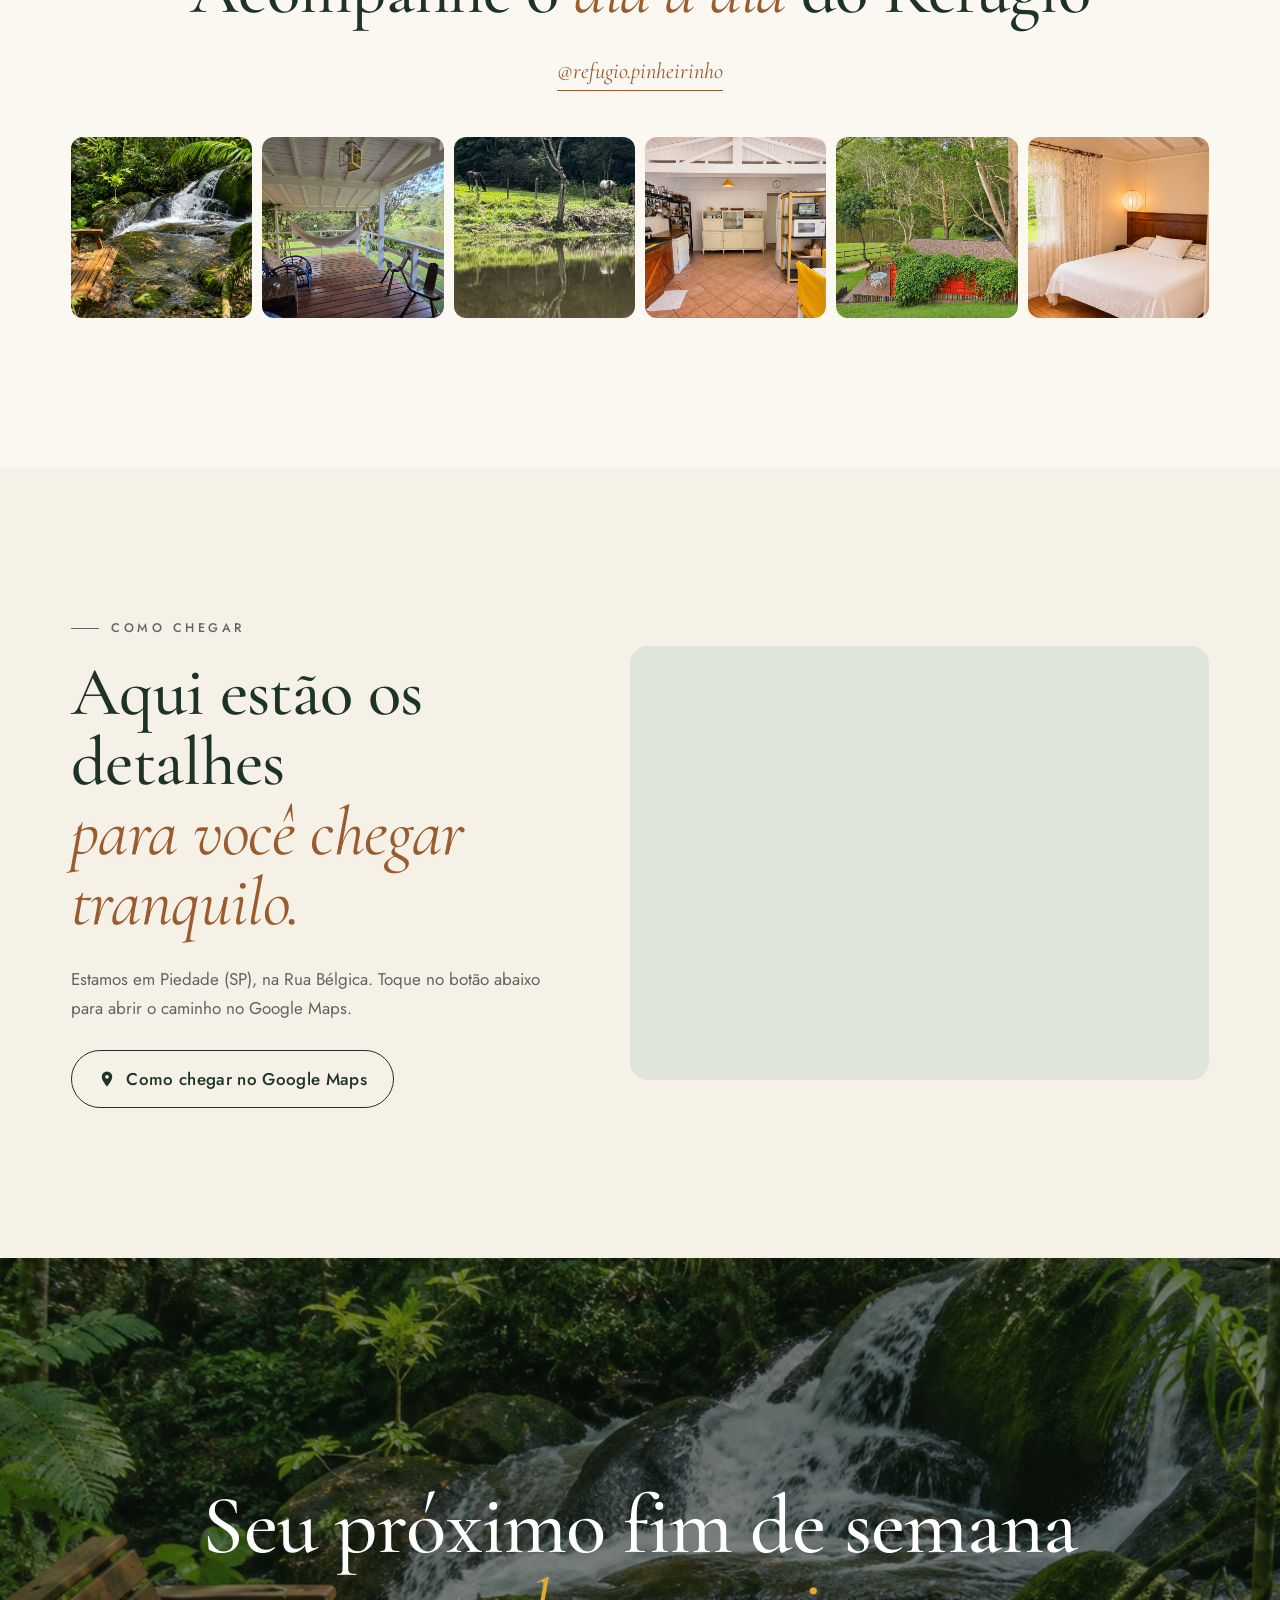
==== commit 82ace1f5: "Aniversário de São Paulo (25/01) com preço de feriado Co-Authored-By: Claude Opus 5.5 <noreply@anthr" ====
--- a/index.html
+++ b/index.html
@@ -13,7 +13,7 @@
   <link rel="preconnect" href="https://fonts.googleapis.com">
   <link rel="preconnect" href="https://fonts.gstatic.com" crossorigin>
   <link href="https://fonts.googleapis.com/css2?family=Cormorant+Garamond:ital,wght@0,400;0,500;0,600;1,400;1,500&family=Jost:wght@300;400;500;600&display=swap" rel="stylesheet">
-  <link rel="stylesheet" href="assets/css/style.css?v=202611241200">
+  <link rel="stylesheet" href="assets/css/style.css?v=202611241400">
 </head>
 <body>
 
@@ -474,7 +474,7 @@
   <div class="film" id="filmBox"></div>
 </div>
 
-<script src="assets/js/config.js?v=202611241200"></script>
-<script src="assets/js/main.js?v=202611241200"></script>
+<script src="assets/js/config.js?v=202611241400"></script>
+<script src="assets/js/main.js?v=202611241400"></script>
 </body>
 </html>
